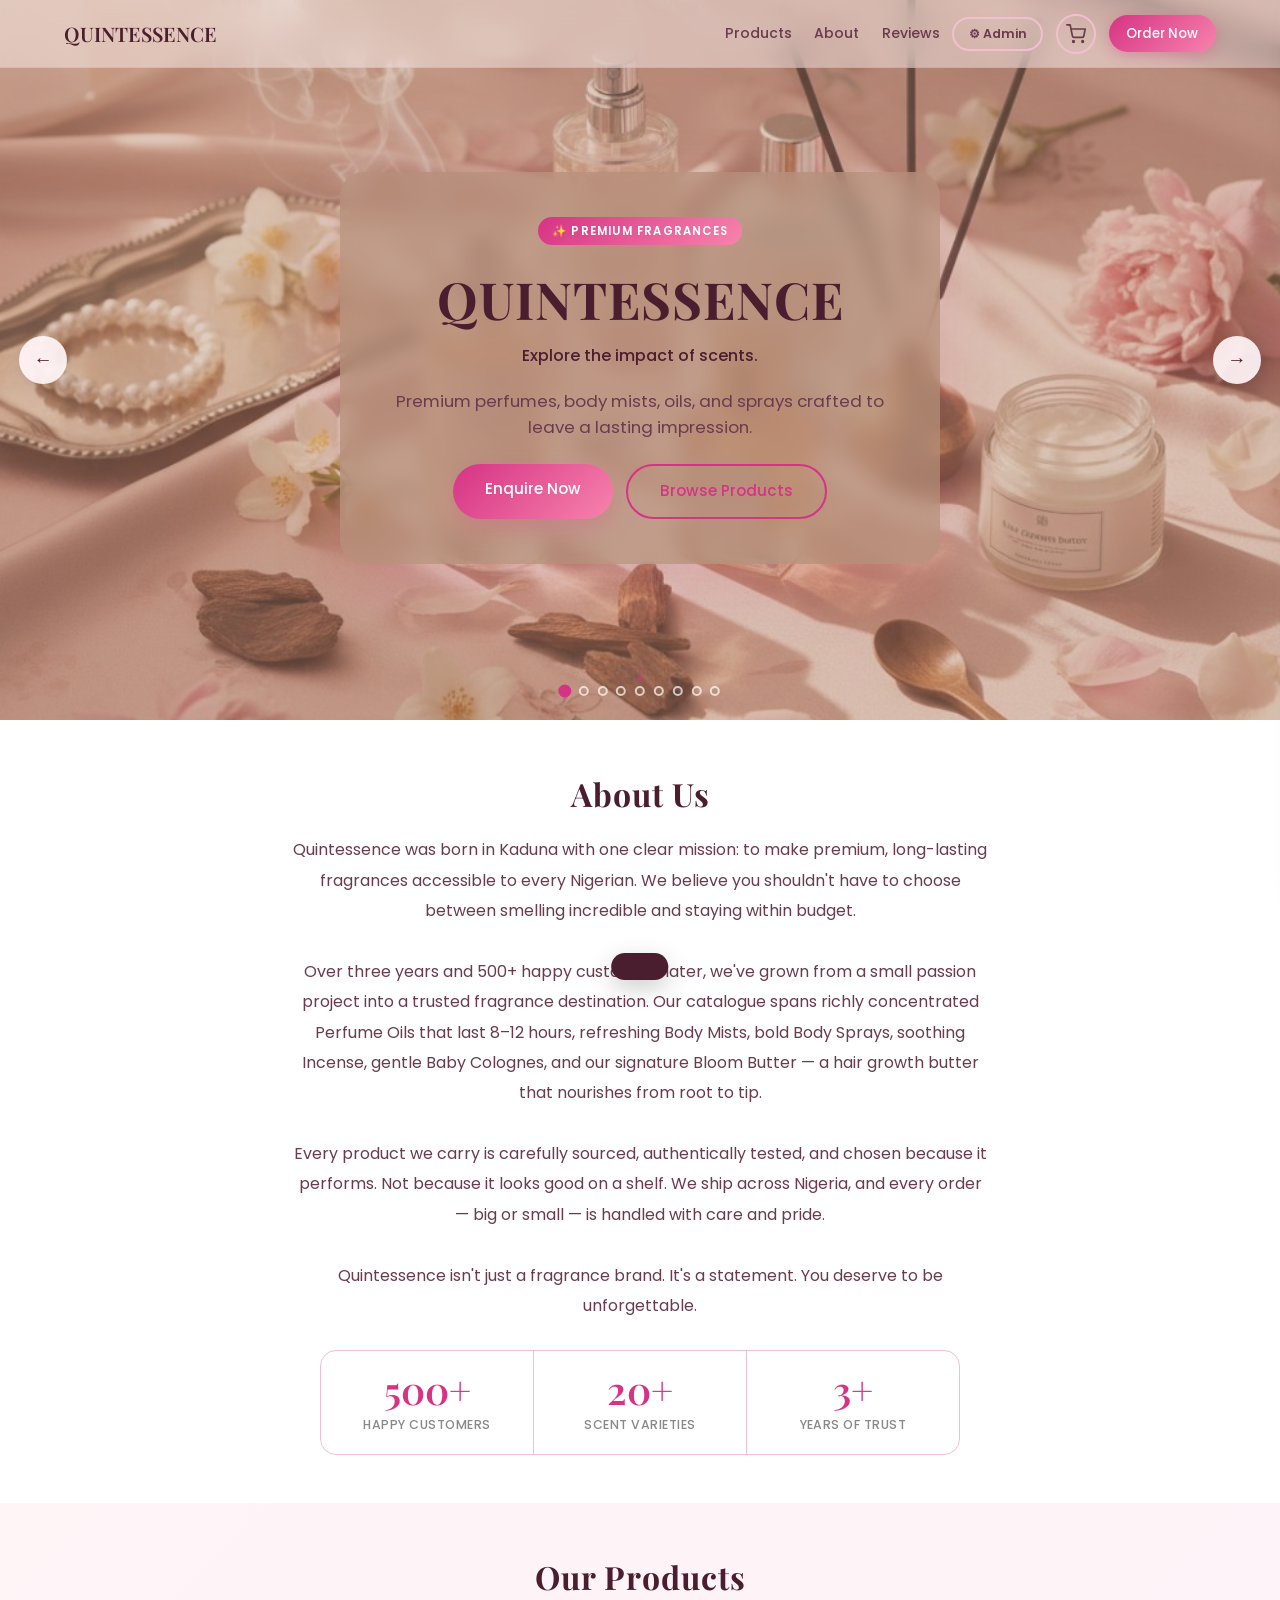
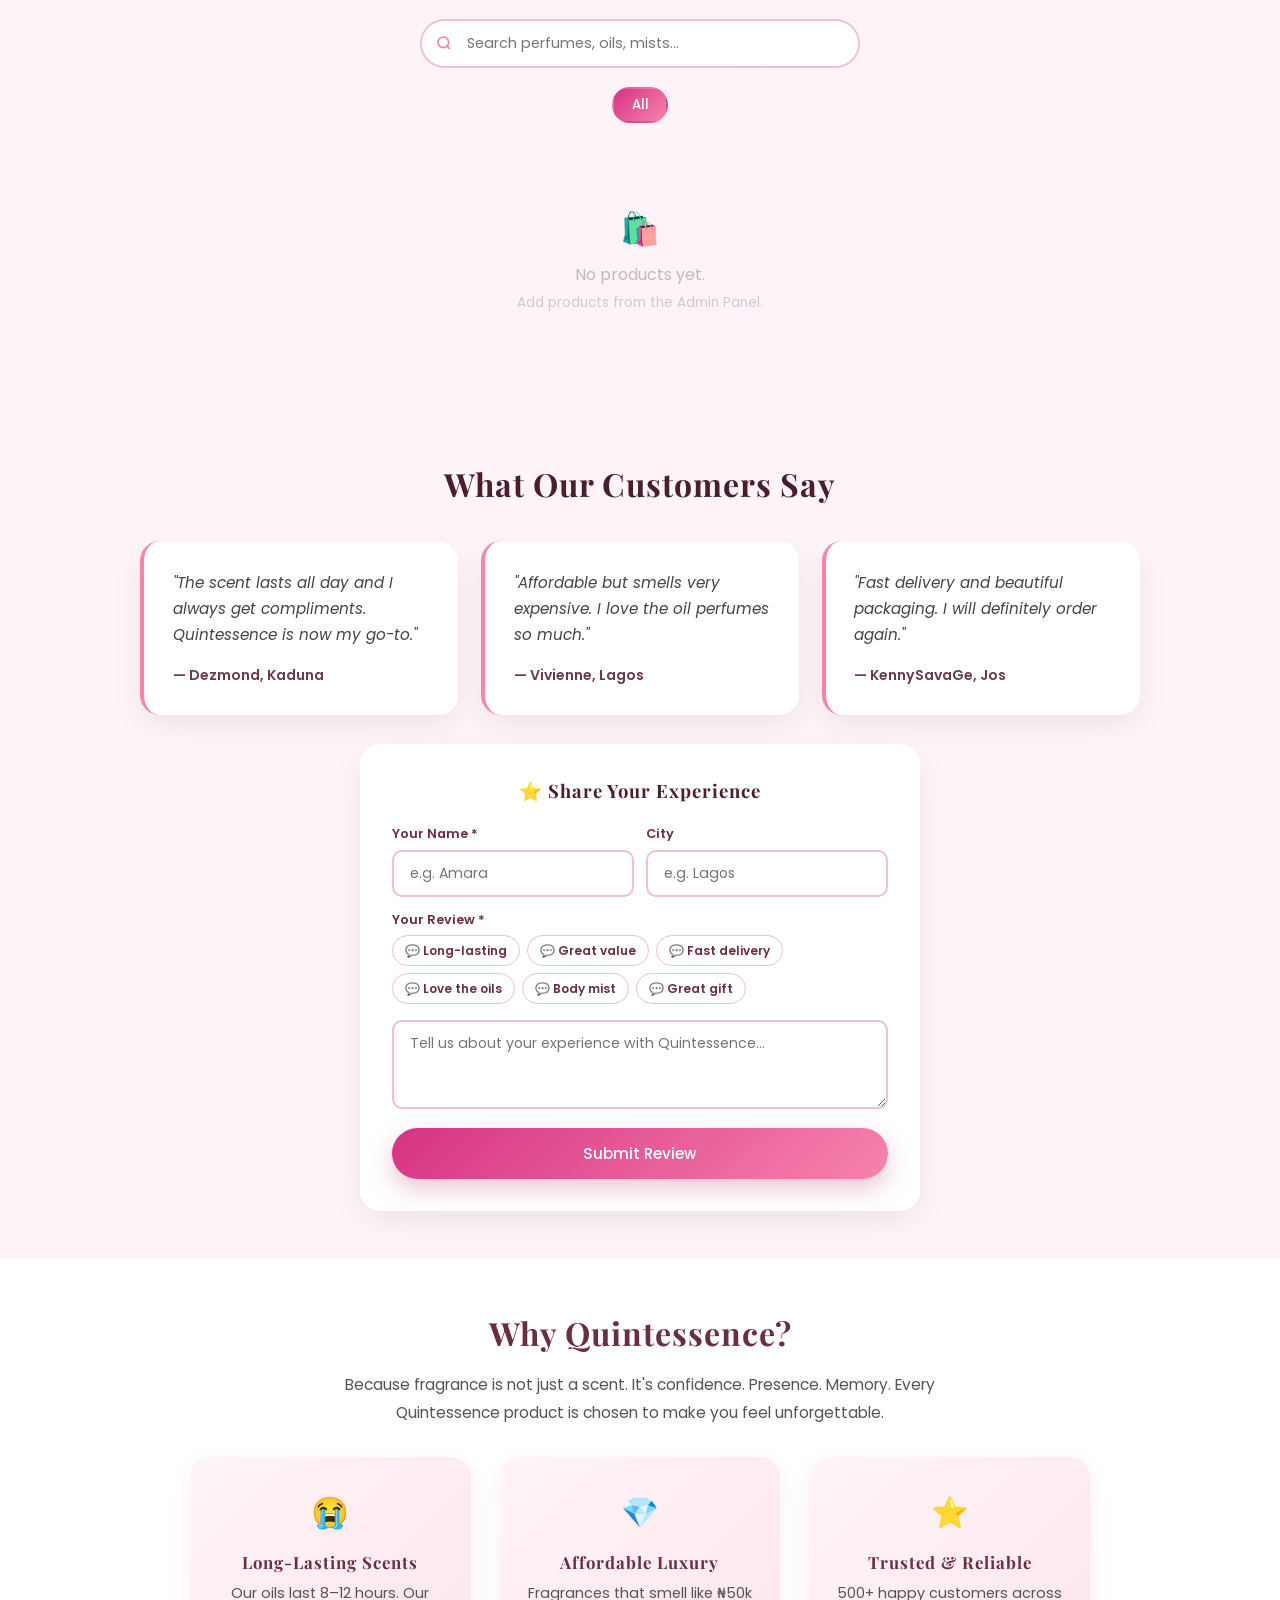
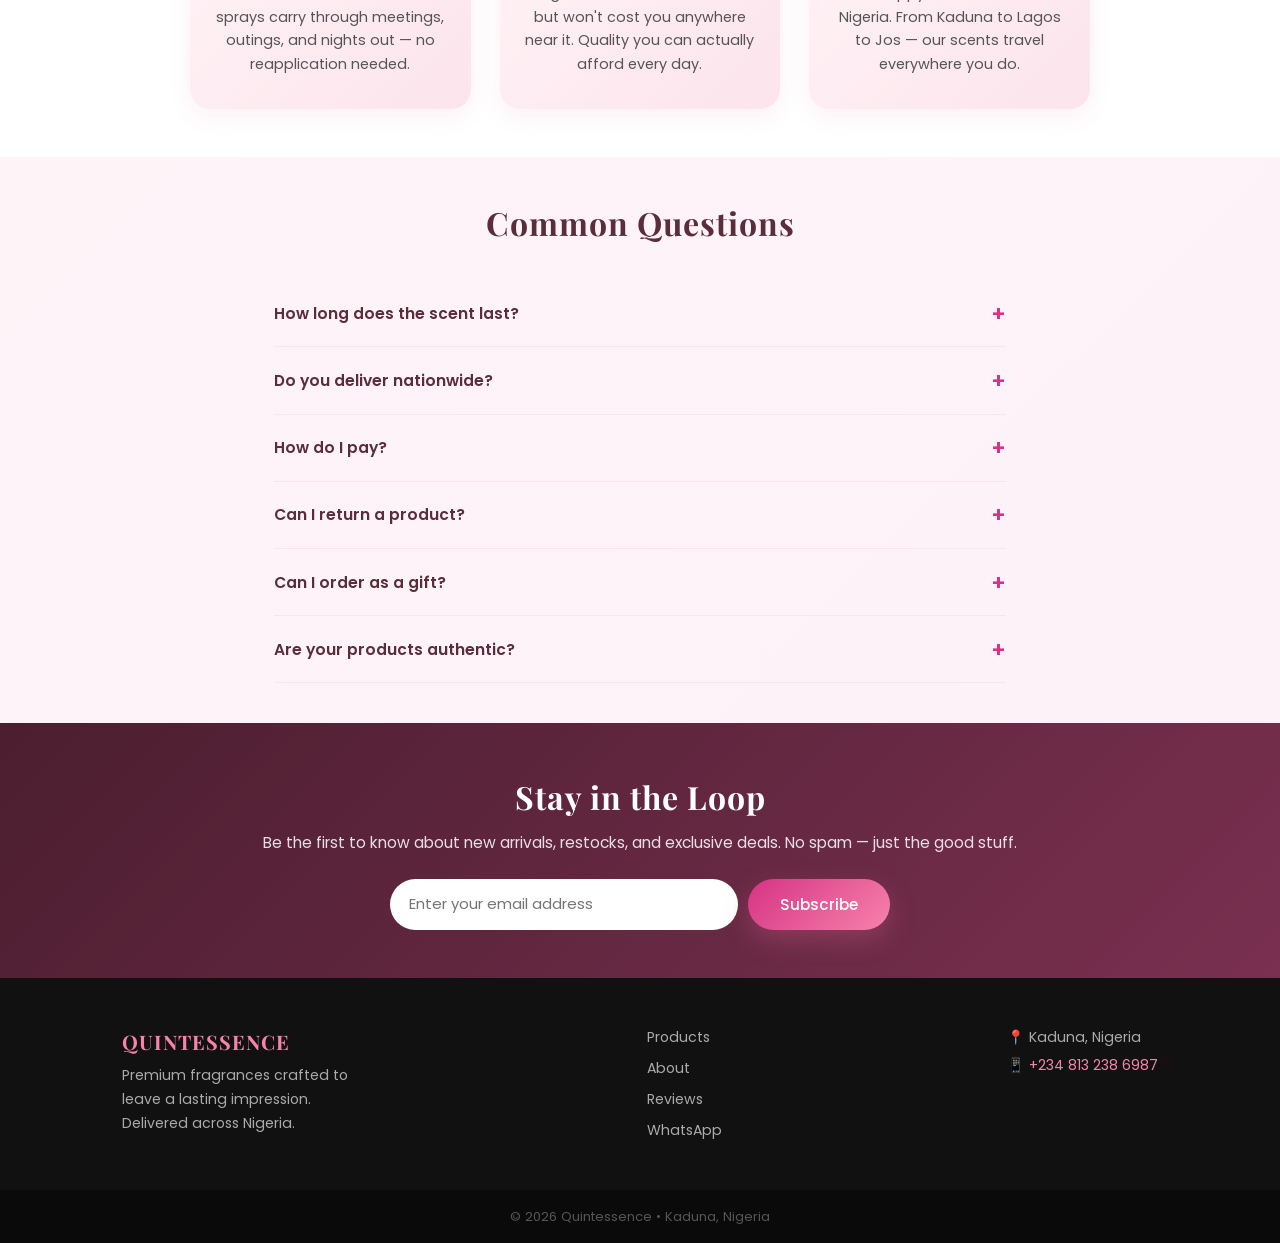
==== index.html @ 9f0a9881 "twelveth commit" ====
<!doctype html>
<html lang="en">
  <head>
    <meta charset="UTF-8" />
    <meta name="viewport" content="width=device-width, initial-scale=1.0" />
    <title>Quintessence | Premium Perfumes</title>
    <meta name="description" content="Quintessence — Premium perfumes, body mists, oils and sprays in Kaduna, Nigeria. Shop now and enquire via WhatsApp."/>
    <meta name="keywords" content="perfume Nigeria, body mist Kaduna, perfume oils, body spray, baby cologne, bloom butter, incense, Quintessence"/>
    <meta property="og:title"       content="Quintessence | Premium Perfumes"/>
    <meta property="og:description" content="Premium fragrances crafted to leave a lasting impression. Shop perfume oils, body sprays, mists and more — delivered across Nigeria."/>
    <meta property="og:image"       content="assets/quint_img_allstar.jpg"/>
    <meta property="og:type"        content="website"/>
    <meta property="og:locale"      content="en_NG"/>
    <meta name="twitter:card"        content="summary_large_image"/>
    <meta name="twitter:title"       content="Quintessence | Premium Perfumes"/>
    <meta name="twitter:description" content="Premium fragrances crafted to leave a lasting impression. Shop now and enquire via WhatsApp."/>
    <meta name="twitter:image"       content="assets/quint_img_allstar.jpg"/>
    <meta name="theme-color" content="#c4587a"/>
    <link rel="stylesheet" href="style.css" />
    <link rel="icon" href="assets/favicon.png" />
    <link
      href="https://fonts.googleapis.com/css2?family=Playfair+Display:ital,wght@0,500;0,600;1,500&family=Poppins:wght@300;400;500;600&display=swap"
      rel="stylesheet"
    />
    <script src="https://cdn.jsdelivr.net/npm/@supabase/supabase-js@2"></script>
  </head>
  <body>
    <nav class="navbar" id="navbar">
      <div class="nav-inner">
        <a href="#" class="nav-logo" aria-label="Go to top">QUINTESSENCE</a>
        <div class="nav-links">
          <a href="#products">Products</a>
          <a href="#about">About</a>
          <a href="#testimonials">Reviews</a>
        </div>
        <button class="nav-admin-btn" id="openAdminBtn">&#9881; Admin</button>
        <button class="nav-admin-icon-btn" id="openAdminBtnIcon" aria-label="Admin panel" title="Admin Panel">&#9881;</button>
        <button class="nav-cart-btn" id="cartToggleBtn" aria-label="Open cart">
          <svg
            width="20"
            height="20"
            viewBox="0 0 24 24"
            fill="none"
            stroke="currentColor"
            stroke-width="2"
            stroke-linecap="round"
            stroke-linejoin="round"
          >
            <circle cx="9" cy="21" r="1" />
            <circle cx="20" cy="21" r="1" />
            <path
              d="M1 1h4l2.68 13.39a2 2 0 0 0 2 1.61h9.72a2 2 0 0 0 2-1.61L23 6H6"
            />
          </svg>
          <span class="cart-badge" id="cartBadge" style="display: none">0</span>
        </button>
        <a
          id="navOrderBtn"
          href="https://wa.me/2348132386987?text=Hello,%20I'd%20like%20to%20make%20an%20enquiry%20about%20your%20perfumes."
          class="nav-cta"
          >Order Now</a
        >
        <button class="hamburger" id="hamburger" aria-label="Open menu">
          &#9776;
        </button>
      </div>
      <div class="mobile-menu" id="mobileMenu">
        <a href="#products">Products</a>
        <a href="#about">About</a>
        <a href="#testimonials">Reviews</a>
        <hr style="border:none;border-top:1px solid rgba(214,51,132,0.15);margin:0.3rem 0;"/>
        <button
          class="nav-admin-btn mobile-admin-btn"
          id="openAdminBtnMobile"
          style="width:100%;margin-top:0.4rem;background:linear-gradient(135deg,#4b1e2f,#6b2d44);color:white;border-color:transparent;border-radius:12px;padding:0.7rem 1rem;font-size:0.88rem;"
        >
          &#9881; Admin Panel
        </button>
      </div>
    </nav>

    <!-- HERO CAROUSEL -->
    <header class="hero-carousel" id="heroCarousel">
      <div class="hero-slides" id="heroSlides">
        <div class="hero-slide active" data-bg="quint_img_allstar">
          <div class="hero-overlay"></div>
          <div class="overlay">
            <span class="hero-tag">✨ Premium Fragrances</span>
            <h1>QUINTESSENCE</h1>
            <h4>Explore the impact of scents.</h4>
            <p>
              Premium perfumes, body mists, oils, and sprays crafted to leave a
              lasting impression.
            </p>
            <div class="hero-btns">
              <a
                id="heroEnquireBtn"
                href="https://wa.me/2348132386987?text=Hello,%20I'd%20like%20to%20make%20an%20enquiry%20about%20your%20perfumes."
                class="cta-btn"
                >Enquire Now</a
              >
              <a href="#products" class="cta-btn cta-outline"
                >Browse Products</a
              >
            </div>
          </div>
        </div>

        <div class="hero-slide" data-bg="perfume-oil">
          <div
            class="hero-overlay"
            style="background: rgba(15, 5, 10, 0.52)"
          ></div>
          <div class="overlay overlay-dark">
            <span class="hero-tag">🌹 Perfume Oils</span>
            <h1>Stay Unforgettable</h1>
            <h4>Rich concentrated oils that last all day.</h4>
            <p>
              One drop. Eight to twelve hours. Wherever you go, you leave a
              trail worth following.
            </p>
            <div class="hero-btns">
              <a href="#products" class="cta-btn">Shop Oils</a>
            </div>
          </div>
        </div>

        <div class="hero-slide" data-bg="body-mist">
          <div
            class="hero-overlay"
            style="background: rgba(80, 20, 40, 0.38)"
          ></div>
          <div class="overlay overlay-dark">
            <span class="hero-tag">💫 Body Mist</span>
            <h1>Fresh &amp; Feminine</h1>
            <h4>Body mists for every mood.</h4>
            <p>
              Light, refreshing, irresistible. Your everyday signature scent
              starts here.
            </p>
            <div class="hero-btns">
              <a href="#products" class="cta-btn">Browse Mists</a>
            </div>
          </div>
        </div>

        <div class="hero-slide" data-bg="body-spray">
          <div
            class="hero-overlay"
            style="background: rgba(55, 15, 30, 0.52)"
          ></div>
          <div class="overlay overlay-dark">
            <span class="hero-tag">💨 Body Spray</span>
            <h1>Bold. Fresh. Confident.</h1>
            <h4>All-day fragrance in every spritz.</h4>
            <p>
              Our body sprays are built for long wear — crisp, powerful, and
              impossible to ignore. Your everyday signature.
            </p>
            <div class="hero-btns">
              <a href="#products" class="cta-btn">Shop Body Sprays</a>
            </div>
          </div>
        </div>

        <div class="hero-slide" data-bg="incense">
          <div
            class="hero-overlay"
            style="background: rgba(15, 5, 10, 0.5)"
          ></div>
          <div class="overlay overlay-dark">
            <span class="hero-tag">🕯️ Incense &amp; Ambience</span>
            <h1>Set the Mood</h1>
            <h4>Transform any space with premium incense.</h4>
            <p>
              From the bedroom to the living room — fill every corner with
              warmth and mystery.
            </p>
            <div class="hero-btns">
              <a href="#products" class="cta-btn">Shop Incense</a>
              <a
                id="heroEnquireBtn2"
                href="https://wa.me/2348132386987?text=Hello,%20I'd%20like%20to%20enquire%20about%20your%20incense."
                class="cta-btn cta-outline"
                >Enquire Now</a
              >
            </div>
          </div>
        </div>

        <div class="hero-slide" data-bg="air-freshner">
          <div
            class="hero-overlay"
            style="background: rgba(15, 5, 10, 0.45)"
          ></div>
          <div class="overlay overlay-dark">
            <span class="hero-tag">🏠 Air Freshener</span>
            <h1>Home, But Better</h1>
            <h4>Instant freshness for every space.</h4>
            <p>
              Elevate your rooms with long-lasting scents — clean, crisp, and
              welcoming from the first spray.
            </p>
            <div class="hero-btns">
              <a href="#products" class="cta-btn">Shop Air Fresheners</a>
            </div>
          </div>
        </div>

        <div class="hero-slide" data-bg="baby-cologne">
          <div
            class="hero-overlay"
            style="background: rgba(255, 240, 245, 0.55)"
          ></div>
          <div class="overlay">
            <span class="hero-tag">👶 Baby Cologne</span>
            <h1>Gentle &amp; Safe</h1>
            <h4>Delicate scents made for little ones.</h4>
            <p>
              Soft, hypoallergenic fragrances your baby can wear every day.
              Because they deserve to smell beautiful too.
            </p>
            <div class="hero-btns">
              <a href="#products" class="cta-btn">Shop Baby</a>
            </div>
          </div>
        </div>

        <div class="hero-slide" data-bg="hand-cream">
          <div
            class="hero-overlay"
            style="background: rgba(255, 245, 245, 0.42)"
          ></div>
          <div class="overlay">
            <span class="hero-tag">🧴 Hand Cream</span>
            <h1>Soft Hands, Always</h1>
            <h4>Hydration with a subtle luxe scent.</h4>
            <p>
              Smooth, non-greasy care that keeps your hands moisturised and
              beautifully scented all day.
            </p>
            <div class="hero-btns">
              <a href="#products" class="cta-btn">Shop Hand Cream</a>
            </div>
          </div>
        </div>

        <div class="hero-slide" data-bg="bloom-butter">
          <div
            class="hero-overlay"
            style="background: rgba(15, 5, 10, 0.48)"
          ></div>
          <div class="overlay overlay-dark">
            <span class="hero-tag">🌿 Bloom Butter</span>
            <h1>Nourish Your Crown</h1>
            <h4>Hair growth butter that actually works.</h4>
            <p>
              A rich, whipped blend of botanicals that seals in moisture,
              strengthens every strand, and keeps your hair thriving.
            </p>
            <div class="hero-btns">
              <a href="#products" class="cta-btn">Shop Bloom Butter</a>
              <a
                id="heroEnquireBtn3"
                href="https://wa.me/2348132386987?text=Hello,%20I'd%20like%20to%20enquire%20about%20your%20Bloom%20Butter."
                class="cta-btn cta-outline"
                >Enquire Now</a
              >
            </div>
          </div>
        </div>
      </div>

      <button
        class="carousel-arrow carousel-prev"
        id="carouselPrev"
        aria-label="Previous slide"
      >
        &#8592;
      </button>
      <button
        class="carousel-arrow carousel-next"
        id="carouselNext"
        aria-label="Next slide"
      >
        &#8594;
      </button>

      <div class="carousel-dots" id="carouselDots">
        <button class="carousel-dot active" data-index="0"></button>
        <button class="carousel-dot" data-index="1"></button>
        <button class="carousel-dot" data-index="2"></button>
        <button class="carousel-dot" data-index="3"></button>
        <button class="carousel-dot" data-index="4"></button>
        <button class="carousel-dot" data-index="5"></button>
        <button class="carousel-dot" data-index="6"></button>
        <button class="carousel-dot" data-index="7"></button>
        <button class="carousel-dot" data-index="8"></button>
      </div>

      <div class="hero-scroll-hint"><span>&#8595;</span></div>
    </header>

    <!-- ABOUT -->
    <section class="about" id="about">
      <div class="about-inner">
        <h2>About Us</h2>
        <p id="aboutBio">
          Quintessence was born in Kaduna with one clear mission: to make premium, long-lasting fragrances accessible to every Nigerian. We believe you shouldn't have to choose between smelling incredible and staying within budget.
          <br/><br/>
          Over three years and 500+ happy customers later, we've grown from a small passion project into a trusted fragrance destination. Our catalogue spans richly concentrated Perfume Oils that last 8–12 hours, refreshing Body Mists, bold Body Sprays, soothing Incense, gentle Baby Colognes, and our signature Bloom Butter — a hair growth butter that nourishes from root to tip.
          <br/><br/>
          Every product we carry is carefully sourced, authentically tested, and chosen because it performs. Not because it looks good on a shelf. We ship across Nigeria, and every order — big or small — is handled with care and pride.
          <br/><br/>
          Quintessence isn't just a fragrance brand. It's a statement. You deserve to be unforgettable.
        </p>
        <div class="about-stats">
          <div class="stat">
            <span class="stat-num" id="statCustomers">500+</span
            ><span class="stat-label">Happy Customers</span>
          </div>
          <div class="stat">
            <span class="stat-num" id="statVarieties">20+</span
            ><span class="stat-label">Scent Varieties</span>
          </div>
          <div class="stat">
            <span class="stat-num" id="statYears">3+</span
            ><span class="stat-label">Years of Trust</span>
          </div>
        </div>
      </div>
    </section>

    <!-- PRODUCTS -->
    <section class="products" id="products">
      <h2>Our Products</h2>
      <div class="product-search-wrap">
        <div class="search-input-wrap">
          <svg
            class="search-icon"
            width="16"
            height="16"
            viewBox="0 0 24 24"
            fill="none"
            stroke="currentColor"
            stroke-width="2.5"
          >
            <circle cx="11" cy="11" r="8" />
            <line x1="21" y1="21" x2="16.65" y2="16.65" />
          </svg>
          <input
            type="text"
            id="productSearch"
            placeholder="Search perfumes, oils, mists…"
            autocomplete="off"
          />
          <button
            class="search-clear"
            id="searchClear"
            style="display: none"
            aria-label="Clear search"
          >
            &#10005;
          </button>
        </div>
      </div>
      <div class="product-filter" id="productFilter">
        <button class="filter-btn active" data-filter="all">All</button>
      </div>
      <div class="product-grid" id="productGrid">
        <div class="card skeleton"></div>
        <div class="card skeleton"></div>
        <div class="card skeleton"></div>
        <div class="card skeleton"></div>
        <div class="card skeleton"></div>
        <div class="card skeleton"></div>
      </div>
      <p class="search-empty" id="searchEmpty" style="display: none">
        No products match "<span id="searchEmptyTerm"></span>"
      </p>
    </section>

    <!-- BEST SELLERS -->
    <section class="best-sellers">
      <h2>Best Sellers</h2>
      <div class="carousel-wrap">
        <button class="bs-arrow bs-prev" id="bsPrev" aria-label="Previous">
          &#8592;
        </button>
        <div class="carousel" id="bestSellersCarousel">
          <div class="seller-card skeleton" style="min-height: 280px"></div>
          <div class="seller-card skeleton" style="min-height: 280px"></div>
          <div class="seller-card skeleton" style="min-height: 280px"></div>
        </div>
        <button class="bs-arrow bs-next" id="bsNext" aria-label="Next">
          &#8594;
        </button>
      </div>
    </section>

    <!-- VIDEO GALLERY -->
    <section class="video-gallery" id="videos" style="display:none;">
      <h2>Watch Our Scents Come Alive</h2>
      <div class="video-grid" id="videoGrid"></div>
    </section>

    <!-- TESTIMONIALS -->
    <section class="testimonials" id="testimonials">
      <h2>What Our Customers Say</h2>
      <div class="testimonial-grid" id="testimonialGrid">
        <div class="testimonial-card">
          <p>
            "The scent lasts all day and I always get compliments. Quintessence
            is now my go-to."
          </p>
          <span>— Dezmond, Kaduna</span>
        </div>
        <div class="testimonial-card">
          <p>
            "Affordable but smells very expensive. I love the oil perfumes so
            much."
          </p>
          <span>— Vivienne, Lagos</span>
        </div>
        <div class="testimonial-card">
          <p>
            "Fast delivery and beautiful packaging. I will definitely order
            again."
          </p>
          <span>— KennySavaGe, Jos</span>
        </div>
      </div>
      <div class="testimonial-submit-wrap">
        <h3>&#11088; Share Your Experience</h3>
        <form id="testimonialForm" novalidate>
          <div class="t-form-row">
            <div class="t-form-group">
              <label for="tName">Your Name *</label>
              <input type="text" id="tName" placeholder="e.g. Amara" required />
            </div>
            <div class="t-form-group">
              <label for="tCity">City</label>
              <input type="text" id="tCity" placeholder="e.g. Lagos" />
            </div>
          </div>
          <div class="t-form-group t-form-full">
            <label for="tReview">Your Review *</label>
            <div class="review-suggestions">
              <span
                class="review-chip"
                data-text="The scent lasts so long and I get compliments everywhere I go!"
                >💬 Long-lasting</span
              >
              <span
                class="review-chip"
                data-text="Amazing quality for the price. Smells absolutely luxurious."
                >💬 Great value</span
              >
              <span
                class="review-chip"
                data-text="Fast delivery and the packaging is so beautiful. Will order again!"
                >💬 Fast delivery</span
              >
              <span
                class="review-chip"
                data-text="I love the perfume oils so much. Quintessence is now my go-to brand."
                >💬 Love the oils</span
              >
              <span
                class="review-chip"
                data-text="The body mist is so refreshing and light. Perfect for everyday wear."
                >💬 Body mist</span
              >
              <span
                class="review-chip"
                data-text="Bought as a gift and everyone loved it. Excellent presentation!"
                >💬 Great gift</span
              >
            </div>
            <textarea
              id="tReview"
              rows="3"
              placeholder="Tell us about your experience with Quintessence..."
              required
            ></textarea>
          </div>
          <button type="submit" class="cta-btn t-submit-btn">
            Submit Review
          </button>
        </form>
        <p class="t-success-msg" id="tSuccessMsg">
          &#10003; Thank you! Your review has been submitted.
        </p>
      </div>
    </section>

    <!-- WHY QUINTESSENCE -->
    <section class="why-quintessence">
      <h2>Why Quintessence?</h2>
      <p class="emotion-text">
        Because fragrance is not just a scent. It's confidence. Presence.
        Memory. Every Quintessence product is chosen to make you feel
        unforgettable.
      </p>
      <div class="why-grid">
        <div class="why-item">
          <div class="why-icon">&#128557;</div>
          <h3>Long-Lasting Scents</h3>
          <p>Our oils last 8–12 hours. Our sprays carry through meetings, outings, and nights out — no reapplication needed.</p>
        </div>
        <div class="why-item">
          <div class="why-icon">&#128142;</div>
          <h3>Affordable Luxury</h3>
          <p>Fragrances that smell like ₦50k but won't cost you anywhere near it. Quality you can actually afford every day.</p>
        </div>
        <div class="why-item">
          <div class="why-icon">&#11088;</div>
          <h3>Trusted &amp; Reliable</h3>
          <p>500+ happy customers across Nigeria. From Kaduna to Lagos to Jos — our scents travel everywhere you do.</p>
        </div>
      </div>
    </section>

    <!-- FAQ -->
    <div class="faq-section">
      <h2>Common Questions</h2>
      <div class="faq-item">
        <button class="faq-question">
          How long does the scent last? <span class="faq-arrow">+</span>
        </button>
        <div class="faq-answer">
          Our Perfume Oils are highly concentrated — a single drop applied to pulse points typically lasts 8–12 hours. Body sprays and mists last 4–6 hours. For max longevity, apply right after a shower on moisturised skin.
        </div>
      </div>
      <div class="faq-item">
        <button class="faq-question">
          Do you deliver nationwide? <span class="faq-arrow">+</span>
        </button>
        <div class="faq-answer">
          Yes! We deliver across Nigeria. Kaduna orders are typically same-day or next-day. Nationwide delivery takes 2–4 business days depending on your location. Delivery fees vary by state.
        </div>
      </div>
      <div class="faq-item">
        <button class="faq-question">
          How do I pay? <span class="faq-arrow">+</span>
        </button>
        <div class="faq-answer">
          Once you click "Enquire Now" or "Order via WhatsApp," we'll send you our bank details or accept payment via transfer. Your order is confirmed once payment is received.
        </div>
      </div>
      <div class="faq-item">
        <button class="faq-question">
          Can I return a product? <span class="faq-arrow">+</span>
        </button>
        <div class="faq-answer">
          We accept returns within 7 days if the product is unused and in
          original packaging. Reach out via WhatsApp to initiate a return.
        </div>
      </div>
      <div class="faq-item">
        <button class="faq-question">
          Can I order as a gift? <span class="faq-arrow">+</span>
        </button>
        <div class="faq-answer">
          Absolutely! We do gift packaging for orders. Just let us know when you place your order via WhatsApp and we'll make it special. Great for birthdays, celebrations, and appreciation gifts.
        </div>
      </div>
      <div class="faq-item">
        <button class="faq-question">
          Are your products authentic? <span class="faq-arrow">+</span>
        </button>
        <div class="faq-answer">
          Yes — every product we carry is genuine. We source all our fragrances directly from trusted suppliers and manufacturers. What you see is exactly what you get.
        </div>
      </div>
    </div>

    <!-- NEWSLETTER -->
    <section class="newsletter-section">
      <h2>Stay in the Loop</h2>
      <p>Be the first to know about new arrivals, restocks, and exclusive deals. No spam — just the good stuff.</p>
      <form class="newsletter-form" id="newsletterForm">
        <input
          type="email"
          placeholder="Enter your email address"
          id="newsletterEmail"
          required
        />
        <button type="submit" class="cta-btn">Subscribe</button>
      </form>
      <p
        class="newsletter-success"
        id="newsletterSuccess"
        style="display: none"
      >
        &#10003; You're subscribed! Welcome to the Quintessence family.
      </p>
    </section>

    <!-- FOOTER -->
    <footer>
      <div class="footer-inner">
        <div class="footer-brand">
          <h3>
            <a
              href="#"
              style="color: inherit; text-decoration: none"
              aria-label="Back to top"
              >QUINTESSENCE</a
            >
          </h3>
          <p>Premium fragrances crafted to leave a lasting impression. Delivered across Nigeria.</p>
        </div>
        <div class="footer-links">
          <a href="#products">Products</a>
          <a href="#about">About</a>
          <a href="#testimonials">Reviews</a>
          <a href="https://wa.me/2348132386987">WhatsApp</a>
          <a id="footerNavInstagram" href="#" target="_blank" rel="noopener" style="display:none;">Instagram</a>
        </div>
        <div class="footer-contact">
          <p>&#128205; Kaduna, Nigeria</p>
          <p>
            &#128241;
            <a id="footerWhatsappLink" href="https://wa.me/2348132386987"
              >+234 813 238 6987</a
            >
          </p>
          <p id="footerInstagramWrap" style="display:none;">
            &#128248; <a id="footerInstagramLink" href="#" target="_blank" rel="noopener"></a>
          </p>
        </div>
      </div>
      <div class="footer-bottom">
        <p>&copy; 2026 Quintessence &bull; Kaduna, Nigeria</p>
      </div>
    </footer>

    <!-- PRODUCT QUICK-VIEW MODAL -->
    <div
      class="modal-overlay"
      id="productModal"
      role="dialog"
      aria-modal="true"
    >
      <div class="modal-box">
        <button class="modal-close" id="modalClose" aria-label="Close">
          &#10005;
        </button>
        <div class="modal-img-wrap">
          <img id="modalImg" src="" alt="Product image" />
          <span
            class="modal-stock-badge"
            id="modalStockBadge"
            style="display: none"
            >Out of Stock</span
          >
          <button
            class="modal-share-btn"
            id="modalShareBtn"
            title="Share this product"
          >
            <svg
              width="14"
              height="14"
              viewBox="0 0 24 24"
              fill="none"
              stroke="currentColor"
              stroke-width="2.5"
            >
              <circle cx="18" cy="5" r="3" />
              <circle cx="6" cy="12" r="3" />
              <circle cx="18" cy="19" r="3" />
              <line x1="8.59" y1="13.51" x2="15.42" y2="17.49" />
              <line x1="15.41" y1="6.51" x2="8.59" y2="10.49" />
            </svg>
            Share
          </button>
        </div>
        <div id="modalVideoWrap" style="display: none">
          <video
            id="modalVideo"
            controls
            muted
            playsinline
            style="width: 100%; max-height: 210px; background: #000"
          ></video>
        </div>
        <div class="modal-info">
          <h3 id="modalName"></h3>
          <p class="modal-category" id="modalCategory"></p>
          <p class="modal-price" id="modalPrice"></p>
          <p class="modal-desc" id="modalDesc"></p>
          <div class="modal-actions" id="modalActions">
            <button class="cta-btn modal-cart-btn" id="modalAddToCart">
              &#128722; Add to Cart
            </button>
            <a
              id="modalCta"
              href="#"
              class="cta-btn cta-wa-btn"
              target="_blank"
              rel="noopener"
            >
              <svg
                width="15"
                height="15"
                viewBox="0 0 24 24"
                fill="currentColor"
              >
                <path
                  d="M17.472 14.382c-.297-.149-1.758-.867-2.03-.967-.273-.099-.471-.148-.67.15-.197.297-.767.966-.94 1.164-.173.199-.347.223-.644.075-.297-.15-1.255-.463-2.39-1.475-.883-.788-1.48-1.761-1.653-2.059-.173-.297-.018-.458.13-.606.134-.133.298-.347.446-.52.149-.174.198-.298.298-.497.099-.198.05-.371-.025-.52-.075-.149-.669-1.612-.916-2.207-.242-.579-.487-.5-.669-.51-.173-.008-.371-.01-.57-.01-.198 0-.52.074-.792.372-.272.297-1.04 1.016-1.04 2.479 0 1.462 1.065 2.875 1.213 3.074.149.198 2.096 3.2 5.077 4.487.709.306 1.262.489 1.694.625.712.227 1.36.195 1.871.118.571-.085 1.758-.719 2.006-1.413.248-.694.248-1.289.173-1.413-.074-.124-.272-.198-.57-.347m-5.421 7.403h-.004a9.87 9.87 0 01-5.031-1.378l-.361-.214-3.741.982.998-3.648-.235-.374a9.86 9.86 0 01-1.51-5.26c.001-5.45 4.436-9.884 9.888-9.884 2.64 0 5.122 1.03 6.988 2.898a9.825 9.825 0 012.893 6.994c-.003 5.45-4.437 9.884-9.885 9.884m8.413-18.297A11.815 11.815 0 0012.05 0C5.495 0 .16 5.335.157 11.892c0 2.096.547 4.142 1.588 5.945L.057 24l6.305-1.654a11.882 11.882 0 005.683 1.448h.005c6.554 0 11.89-5.335 11.893-11.893a11.821 11.821 0 00-3.48-8.413z"
                />
              </svg>
              Enquire
            </a>
          </div>
          <!-- Out of stock state (US-20) -->
          <div class="modal-oos" id="modalOos" style="display: none">
            <p class="oos-label">
              &#128683; This item is currently out of stock.
            </p>
            <a
              id="modalNotifyBtn"
              href="#"
              class="cta-btn cta-outline"
              target="_blank"
              rel="noopener"
              >Notify Me via WhatsApp</a
            >
          </div>
        </div>
      </div>
    </div>

    <!-- CART DRAWER (US-16, US-17) -->
    <div class="cart-overlay" id="cartOverlay"></div>
    <aside class="cart-drawer" id="cartDrawer" aria-label="Shopping cart">
      <div class="cart-header">
        <h3>&#128722; Your Cart</h3>
        <button
          class="cart-close-btn"
          id="cartCloseBtn"
          aria-label="Close cart"
        >
          &#10005;
        </button>
      </div>
      <div class="cart-body">
        <div class="cart-empty" id="cartEmpty">
          <div style="font-size: 3rem; margin-bottom: 0.8rem">&#127873;</div>
          <p>Your cart is empty</p>
          <small>Add products to start building your order</small>
        </div>
        <div id="cartItems"></div>
      </div>
      <div class="cart-footer" id="cartFooter" style="display: none">
        <div class="cart-total">
          <span>Total:</span>
          <span id="cartTotal" class="cart-total-price">&#8358;0</span>
        </div>
        <a
          class="cta-btn cart-order-btn"
          id="cartOrderBtn"
          href="#"
          target="_blank"
          rel="noopener"
        >
          <svg width="16" height="16" viewBox="0 0 24 24" fill="currentColor">
            <path
              d="M17.472 14.382c-.297-.149-1.758-.867-2.03-.967-.273-.099-.471-.148-.67.15-.197.297-.767.966-.94 1.164-.173.199-.347.223-.644.075-.297-.15-1.255-.463-2.39-1.475-.883-.788-1.48-1.761-1.653-2.059-.173-.297-.018-.458.13-.606.134-.133.298-.347.446-.52.149-.174.198-.298.298-.497.099-.198.05-.371-.025-.52-.075-.149-.669-1.612-.916-2.207-.242-.579-.487-.5-.669-.51-.173-.008-.371-.01-.57-.01-.198 0-.52.074-.792.372-.272.297-1.04 1.016-1.04 2.479 0 1.462 1.065 2.875 1.213 3.074.149.198 2.096 3.2 5.077 4.487.709.306 1.262.489 1.694.625.712.227 1.36.195 1.871.118.571-.085 1.758-.719 2.006-1.413.248-.694.248-1.289.173-1.413-.074-.124-.272-.198-.57-.347m-5.421 7.403h-.004a9.87 9.87 0 01-5.031-1.378l-.361-.214-3.741.982.998-3.648-.235-.374a9.86 9.86 0 01-1.51-5.26c.001-5.45 4.436-9.884 9.888-9.884 2.64 0 5.122 1.03 6.988 2.898a9.825 9.825 0 012.893 6.994c-.003 5.45-4.437 9.884-9.885 9.884m8.413-18.297A11.815 11.815 0 0012.05 0C5.495 0 .16 5.335.157 11.892c0 2.096.547 4.142 1.588 5.945L.057 24l6.305-1.654a11.882 11.882 0 005.683 1.448h.005c6.554 0 11.89-5.335 11.893-11.893a11.821 11.821 0 00-3.48-8.413z"
            />
          </svg>
          Order via WhatsApp
        </a>
        <button class="cart-clear-btn" id="cartClearBtn">Clear cart</button>
      </div>
    </aside>

    <!-- TOAST -->
    <div class="toast" id="toast" role="status" aria-live="polite"></div>

    <!-- ADMIN PANEL -->
    <div
      id="adminOverlay"
      role="dialog"
      aria-modal="true"
      aria-label="Admin Panel"
    >
      <div id="adminLoginScreen" class="login-screen">
        <div class="login-box">
          <h1>QUINTESSENCE</h1>
          <h3>Admin Login</h3>
          <input
            type="email"
            id="loginEmail"
            placeholder="Email"
            autocomplete="email"
          />
          <input
            type="password"
            id="loginPassword"
            placeholder="Password"
            autocomplete="current-password"
          />
          <button class="admin-btn login-submit-btn" id="loginBtn">
            Login
          </button>
          <p class="login-error" id="loginError"></p>
          <button class="back-to-site-btn" id="backToSiteFromLogin">
            &#8592; Back to site
          </button>
        </div>
      </div>
      <div id="adminPanel" class="admin-wrap" style="display: none">
        <aside class="sidebar">
          <div class="sidebar-logo">
            <h2>QUINTESSENCE</h2>
            <span>Admin Panel</span>
          </div>
          <nav class="sidebar-nav">
            <button class="sidebar-link active" data-tab="products">
              &#128717; Products
            </button>
            <button class="sidebar-link" data-tab="videos">
              &#127909; Videos
            </button>
            <button class="sidebar-link" data-tab="subscribers">
              &#128140; Subscribers
            </button>
            <button class="sidebar-link" data-tab="settings">
              &#9881; Settings
            </button>
          </nav>
          <button class="close-admin-btn" id="closeAdminBtn" title="Back to Site">
            <span class="btn-text">&#8592; Back to Site</span>
          </button>
          <button class="logout-btn" id="logoutBtn" title="Logout"><span class="btn-text">&#128682; Logout</span></button>
        </aside>
        <main class="admin-main">
          <div class="admin-header">
            <h2 id="adminTabTitle">Products</h2>
            <span id="adminUserBadge" class="admin-user-badge"></span>
          </div>
          <!-- PRODUCTS TAB -->
          <div id="tab-products" class="tab-content active">
            <div class="section-header">
              <h3>All Products</h3>
              <button class="admin-btn" id="openAddProductModal">
                + Add Product
              </button>
            </div>
            <div class="admin-table-wrap">
              <div class="admin-table-wrapper">
<table class="admin-table">
                <thead>
                  <tr>
                    <th>Image</th>
                    <th>Name</th>
                    <th>Category</th>
                    <th>Price</th>
                    <th>Best Seller</th>
                    <th>Stock</th>
                    <th>Actions</th>
                  </tr>
                </thead>
                <tbody id="productsTableBody">
                  <tr>
                    <td colspan="7" class="loading-cell">
                      Loading products...
                    </td>
                  </tr>
                </tbody>
              </table>
</div>
            </div>
          </div>
          <!-- VIDEOS TAB -->
          <div id="tab-videos" class="tab-content">
            <div class="section-header">
              <h3>All Videos</h3>
              <button class="admin-btn" id="openAddVideoModal">
                + Add Video
              </button>
            </div>
            <div class="admin-table-wrap">
              <table class="admin-table">
                <thead>
                  <tr>
                    <th>Preview</th>
                    <th>Title</th>
                    <th>Added</th>
                    <th>Actions</th>
                  </tr>
                </thead>
                <tbody id="videosTableBody">
                  <tr>
                    <td colspan="4" class="loading-cell">Loading videos...</td>
                  </tr>
                </tbody>
              </table>
            </div>
          </div>
          <!-- SUBSCRIBERS TAB -->
          <div id="tab-subscribers" class="tab-content">
            <div class="section-header">
              <h3>Newsletter Subscribers</h3>
              <div
                style="
                  display: flex;
                  gap: 0.7rem;
                  align-items: center;
                  flex-wrap: wrap;
                "
              >
                <span id="subscriberCount" class="badge sub-count-badge"></span>
                <button
                  class="admin-btn"
                  id="exportCsvBtn"
                  style="font-size: 0.8rem; padding: 0.5rem 1rem"
                >
                  &#11015; Export CSV
                </button>
              </div>
            </div>
            <div class="admin-table-wrap">
              <table class="admin-table">
                <thead>
                  <tr>
                    <th>Email</th>
                    <th>Date Subscribed</th>
                  </tr>
                </thead>
                <tbody id="subscribersTableBody">
                  <tr>
                    <td colspan="2" class="loading-cell">
                      Loading subscribers...
                    </td>
                  </tr>
                </tbody>
              </table>
            </div>
            <!-- US-33: Email Campaign Tool -->
            <div
              class="campaign-card"
              id="campaignCard"
              style="margin-top: 1.5rem"
            >
              <h4>&#128140; Send Email Campaign</h4>
              <p class="settings-hint">
                Send a message to all your subscribers at once. They will
                receive it by email.
              </p>
              <div class="form-group" style="margin-top: 0.8rem">
                <label for="campaignSubject">Subject Line *</label>
                <input
                  type="text"
                  id="campaignSubject"
                  placeholder="e.g. New arrivals at Quintessence 🌸"
                  maxlength="100"
                  style="
                    width: 100%;
                    padding: 0.72rem 1rem;
                    border: 2px solid var(--pink-border);
                    border-radius: 10px;
                    font-size: 0.88rem;
                    font-family: &quot;Poppins&quot;, sans-serif;
                    outline: none;
                  "
                />
              </div>
              <div class="form-group" style="margin-top: 0.8rem">
                <label for="campaignBody">Message *</label>
                <div class="review-suggestions" style="margin-bottom: 0.5rem">
                  <span
                    class="review-chip campaign-chip"
                    data-subject="New arrivals at Quintessence! 🌸"
                    data-body="Hello! We have just dropped some fresh new fragrances. Visit our site to see the latest arrivals and place your order via WhatsApp. Smelling great has never been this easy!"
                    >🆕 New Arrivals</span
                  >
                  <span
                    class="review-chip campaign-chip"
                    data-subject="Exclusive deal from Quintessence 💕"
                    data-body="Hello! We have a special offer just for you. Reply to this email or reach us on WhatsApp to find out how to save on your next order. Limited time only!"
                    >💰 Promo Deal</span
                  >
                  <span
                    class="review-chip campaign-chip"
                    data-subject="Thank you for being part of Quintessence 🙏"
                    data-body="Hello! We just want to say a huge thank you for your support. You are the reason we do this. As a loyal subscriber, you are always first to hear about new products and offers from us."
                    >🙏 Thank You</span
                  >
                  <span
                    class="review-chip campaign-chip"
                    data-subject="Restock alert from Quintessence ✅"
                    data-body="Hello! Great news — some of our most popular products are back in stock. Head to the site now to secure yours before they sell out again!"
                    >🔔 Restock Alert</span
                  >
                </div>
                <textarea
                  id="campaignBody"
                  rows="5"
                  placeholder="Write your message to subscribers here..."
                  maxlength="2000"
                  style="
                    width: 100%;
                    padding: 0.72rem 1rem;
                    border: 2px solid var(--pink-border);
                    border-radius: 10px;
                    font-size: 0.88rem;
                    font-family: &quot;Poppins&quot;, sans-serif;
                    resize: vertical;
                    outline: none;
                  "
                ></textarea>
              </div>
              <div
                style="
                  display: flex;
                  align-items: center;
                  gap: 0.8rem;
                  flex-wrap: wrap;
                  margin-top: 0.8rem;
                "
              >
                <button type="button" class="admin-btn" id="sendCampaignBtn">
                  📋 Copy Message for WhatsApp
                </button>
                <span
                  id="campaignStatus"
                  style="font-size: 0.82rem; color: #888"
                ></span>
              </div>
              <p class="settings-hint" style="margin-top: 0.6rem; color: #aaa">
                How to use: Copy the message → open WhatsApp → go to a Broadcast
                List → select your contacts → paste and send. For email
                campaigns, use the Export CSV button and upload to Mailchimp or
                Brevo.
              </p>
            </div>
          </div>
          <!-- SETTINGS TAB -->
          <div id="tab-settings" class="tab-content">
            <div class="section-header"><h3>Site Settings</h3></div>
            <div class="settings-card">
              <h4>About Us</h4>
              <p class="settings-hint">
                This text appears on your About Us section.
              </p>
              <div
                class="settings-row"
                style="
                  flex-direction: column;
                  align-items: flex-start;
                  gap: 0.4rem;
                "
              >
                <label>Brand Bio</label>
                <div class="review-suggestions" style="margin-bottom: 0.5rem">
                  <span
                    class="review-chip bio-chip"
                    data-text="Quintessence is a Kaduna-based fragrance brand offering premium perfume oils, body sprays, mists, and incense — carefully selected to leave a lasting impression wherever you go."
                    >🌸 Classic</span
                  >
                  <span
                    class="review-chip bio-chip"
                    data-text="Born in Kaduna, built for everyone. Quintessence brings affordable luxury fragrances — from long-lasting perfume oils to refreshing body mists — straight to your door across Nigeria."
                    >🇳🇬 Local Pride</span
                  >
                  <span
                    class="review-chip bio-chip"
                    data-text="Quintessence is your go-to fragrance destination. We stock premium oils, mists, body sprays, incense, baby colognes, and our signature Bloom Butter — all crafted to make you unforgettable."
                    >📦 Full Range</span
                  >
                  <span
                    class="review-chip bio-chip"
                    data-text="We believe smelling good shouldn't cost a fortune. Quintessence delivers luxury-grade fragrances at prices that make sense — trusted by hundreds of customers across Nigeria since 2022."
                    >💰 Value Focus</span
                  >
                </div>
                <textarea
                  id="settingBio"
                  rows="3"
                  placeholder="e.g. Quintessence is a Kaduna-based perfume brand…"
                  style="
                    width: 100%;
                    padding: 0.72rem 1rem;
                    border: 2px solid var(--pink-border);
                    border-radius: 10px;
                    font-size: 0.88rem;
                    font-family: &quot;Poppins&quot;, sans-serif;
                    resize: vertical;
                    outline: none;
                  "
                ></textarea>
              </div>
            </div>
            <div class="settings-card" style="margin-top: 1rem">
              <h4>Contact &amp; Links</h4>
              <p class="settings-hint">
                Update your WhatsApp number — it updates everywhere instantly.
              </p>
              <div class="settings-row">
                <label>WhatsApp Number</label>
                <input
                  type="text"
                  id="settingWhatsapp"
                  placeholder="e.g. 2348132386987"
                  maxlength="20"
                />
              </div>
              <div class="settings-row">
                <label>Instagram Handle</label>
                <input
                  type="text"
                  id="settingInstagram"
                  placeholder="e.g. quintessence.ng"
                  maxlength="40"
                />
              </div>
            </div>
            <div class="settings-card" style="margin-top: 1rem">
              <h4>About Us Stats</h4>
              <p class="settings-hint">
                These numbers show on the About Us section.
              </p>
              <div class="settings-row">
                <label>Happy Customers</label>
                <input
                  type="text"
                  id="settingCustomers"
                  placeholder="e.g. 500+"
                  maxlength="10"
                />
              </div>
              <div class="settings-row">
                <label>Scent Varieties</label>
                <input
                  type="text"
                  id="settingVarieties"
                  placeholder="e.g. 20+"
                  maxlength="10"
                />
              </div>
              <div class="settings-row">
                <label>Years of Trust</label>
                <input
                  type="text"
                  id="settingYears"
                  placeholder="e.g. 3+"
                  maxlength="10"
                />
              </div>
              <button
                type="button"
                class="admin-btn"
                id="saveSettingsBtn"
                style="margin-top: 1rem"
              >
                Save Settings
              </button>
            </div>
          </div>
        </main>
      </div>
    </div>

    <!-- PRODUCT FORM MODAL -->
    <div class="admin-modal-overlay" id="productFormModal">
      <div class="admin-modal-box">
        <button
          class="admin-modal-close"
          id="closeProductModal"
          aria-label="Close"
        >
          &#10005;
        </button>
        <h3 id="productModalTitle">Add Product</h3>
        <form id="productForm" novalidate>
          <input type="hidden" id="editProductId" />
          <div class="form-group">
            <label for="productName">Product Name *</label>
            <input
              type="text"
              id="productName"
              required
              placeholder="e.g. Rose Oud Perfume Oil"
            />
          </div>
          <div class="form-group">
            <label for="productCategory">Category *</label>
            <select id="productCategory" required>
              <option value="" disabled selected>— Select a category —</option>
              <option value="Air Freshener">Air Freshener</option>
              <option value="Baby Cologne">Baby Cologne</option>
              <option value="Bloom Butter">Bloom Butter</option>
              <option value="Body Mist">Body Mist</option>
              <option value="Body Spray">Body Spray</option>
              <option value="Hand Cream">Hand Cream</option>
              <option value="Incense">Incense</option>
              <option value="Perfume Oils">Perfume Oils</option>
              <option value="__other__">Other (type your own)…</option>
            </select>
            <input
              type="text"
              id="productCategoryCustom"
              placeholder="e.g. Hand Cream, Room Spray…"
              style="display: none; margin-top: 8px"
              maxlength="40"
            />
          </div>
          <div class="form-group">
            <label for="productPrice">Price (&#8358;) *</label>
            <input
              type="number"
              id="productPrice"
              required
              placeholder="e.g. 5000"
              min="0"
            />
          </div>
          <div class="form-group">
            <label for="productDesc">Description</label>
            <div
              style="
                display: flex;
                gap: 0.5rem;
                margin-bottom: 0.5rem;
                align-items: center;
                flex-wrap: wrap;
              "
            >
              <button type="button" id="aiDescBtn" class="ai-gen-btn">
                ✨ Generate with AI
              </button>
              <span
                id="aiDescStatus"
                style="font-size: 0.75rem; color: #aaa"
              ></span>
            </div>
            <textarea
              id="productDesc"
              rows="3"
              placeholder="Short description of this product..."
            ></textarea>
          </div>
          <div class="form-group">
            <label>Product Image</label>
            <div class="upload-zone" id="imageUploadZone">
              <input
                type="file"
                id="productImage"
                accept="image/*"
                aria-label="Upload product image"
              />
              <p>&#128247; Click or drag image here</p>
            </div>
            <div id="imageCropWrap" style="display: none; margin-top: 10px">
              <canvas
                id="cropCanvas"
                style="
                  width: 100%;
                  border-radius: 10px;
                  cursor: crosshair;
                  touch-action: none;
                "
              ></canvas>
              <div class="crop-controls">
                <button
                  type="button"
                  class="crop-btn"
                  id="cropZoomIn"
                  title="Zoom In"
                >
                  ＋
                </button>
                <button
                  type="button"
                  class="crop-btn"
                  id="cropZoomOut"
                  title="Zoom Out"
                >
                  －
                </button>
                <button
                  type="button"
                  class="crop-btn"
                  id="cropRotateLeft"
                  title="Rotate Left"
                >
                  ↺
                </button>
                <button
                  type="button"
                  class="crop-btn"
                  id="cropRotateRight"
                  title="Rotate Right"
                >
                  ↻
                </button>
                <button
                  type="button"
                  class="crop-btn crop-apply-btn"
                  id="cropApply"
                >
                  ✔ Apply
                </button>
              </div>
              <p
                style="
                  font-size: 0.72rem;
                  color: #aaa;
                  margin-top: 4px;
                  text-align: center;
                "
              >
                Drag to reposition · Pinch or use ＋／－ to zoom · ↺↻ to rotate
              </p>
            </div>
            <img
              id="imagePreview"
              src=""
              alt="Preview"
              style="
                display: none;
                max-height: 150px;
                border-radius: 10px;
                margin-top: 10px;
                width: 100%;
                object-fit: cover;
              "
            />
            <button
              type="button"
              id="cropReEditBtn"
              style="
                display: none;
                margin-top: 6px;
                font-size: 0.78rem;
                background: none;
                border: 1.5px solid var(--pink-border);
                color: var(--pink-mid);
                border-radius: 8px;
                padding: 0.3rem 0.8rem;
                cursor: pointer;
              "
            >
              ✏️ Re-edit image
            </button>
            <input type="hidden" id="existingImageUrl" />
          </div>
          <div class="form-group">
            <label
              >Product Video
              <span style="font-weight: 400; color: #aaa"
                >(optional)</span
              ></label
            >
            <div class="upload-zone">
              <input
                type="file"
                id="productVideoFile"
                accept="video/*"
                aria-label="Upload product video"
              />
              <p>&#127909; Click or drag a short product video here</p>
            </div>
            <video
              id="productVideoPreview"
              style="
                display: none;
                width: 100%;
                border-radius: 10px;
                margin-top: 10px;
                max-height: 140px;
              "
              controls
              muted
            ></video>
            <input type="hidden" id="existingVideoUrl" />
          </div>
          <div class="form-group checkbox-group">
            <label
              ><input type="checkbox" id="productBestSeller" /> Mark as Best
              Seller</label
            >
          </div>
          <div class="form-group checkbox-group">
            <label
              ><input type="checkbox" id="productInStock" checked /> &#9989; In
              Stock</label
            >
          </div>
          <div class="form-actions">
            <button
              type="button"
              class="admin-btn cancel-btn"
              id="cancelProductModal"
            >
              Cancel
            </button>
            <button type="submit" class="admin-btn" id="saveProductBtn">
              Save Product
            </button>
          </div>
        </form>
      </div>
    </div>

    <!-- VIDEO FORM MODAL -->
    <div class="admin-modal-overlay" id="videoFormModal">
      <div class="admin-modal-box">
        <button
          class="admin-modal-close"
          id="closeVideoModal"
          aria-label="Close"
        >
          &#10005;
        </button>
        <h3>Add Video</h3>
        <form id="videoForm" novalidate>
          <div class="form-group">
            <label for="videoTitle">Video Title *</label>
            <div class="review-suggestions" style="margin-bottom: 0.5rem">
              <span class="review-chip" data-text="Quintessence Promo"
                >🎬 Promo</span
              >
              <span class="review-chip" data-text="Product Showcase"
                >📦 Showcase</span
              >
              <span class="review-chip" data-text="Behind the Scenes"
                >🎥 BTS</span
              >
              <span class="review-chip" data-text="New Arrival"
                >✨ New Arrival</span
              >
              <span class="review-chip" data-text="Customer Favourite"
                >💕 Fan Fave</span
              >
            </div>
            <input
              type="text"
              id="videoTitle"
              required
              placeholder="e.g. Quintessence Promo 2025"
            />
          </div>
          <div class="form-group">
            <label>Video File *</label>
            <div class="upload-zone">
              <input
                type="file"
                id="videoFile"
                accept="video/*"
                aria-label="Upload video file"
              />
              <p>&#127909; Click or drag video here</p>
            </div>
            <video
              id="videoPreview"
              style="
                display: none;
                width: 100%;
                border-radius: 10px;
                margin-top: 10px;
                max-height: 180px;
              "
              controls
              muted
              preload="metadata"
            ></video>
            <button
              type="button"
              id="videoReSelectBtn"
              style="
                display: none;
                margin-top: 6px;
                font-size: 0.78rem;
                background: none;
                border: 1.5px solid var(--pink-border);
                color: var(--pink-mid);
                border-radius: 8px;
                padding: 0.3rem 0.8rem;
                cursor: pointer;
              "
            >
              ↩ Choose different video
            </button>
          </div>
          <div
            class="upload-progress"
            id="uploadProgress"
            style="display: none"
          >
            <div class="progress-bar"><div class="progress-fill"></div></div>
            <span class="progress-label">Uploading, please wait...</span>
          </div>
          <div class="form-actions">
            <button
              type="button"
              class="admin-btn cancel-btn"
              id="cancelVideoModal"
            >
              Cancel
            </button>
            <button type="submit" class="admin-btn" id="saveVideoBtn">
              Upload Video
            </button>
          </div>
        </form>
      </div>
    </div>

    <!-- EDIT VIDEO MODAL -->
    <!-- VIDEO PREVIEW MODAL -->
    <div class="admin-modal-overlay" id="videoPreviewModal">
      <div class="video-preview-box">
        <div class="vprev-header">
          <span class="vprev-title" id="vprevTitle">Video Preview</span>
          <button class="admin-modal-close" id="closeVideoPreviewModal" aria-label="Close">&#10005;</button>
        </div>

        <!-- Aspect ratio presets -->
        <div class="vprev-presets">
          <button class="vprev-preset active" data-ratio="16/9" data-label="YouTube 16:9">
            <svg width="18" height="13" viewBox="0 0 18 13" fill="none"><rect x="1" y="1" width="16" height="11" rx="2" stroke="currentColor" stroke-width="1.5"/></svg>
            YouTube
          </button>
          <button class="vprev-preset" data-ratio="9/16" data-label="TikTok 9:16">
            <svg width="10" height="17" viewBox="0 0 10 17" fill="none"><rect x="1" y="1" width="8" height="15" rx="2" stroke="currentColor" stroke-width="1.5"/></svg>
            TikTok
          </button>
          <button class="vprev-preset" data-ratio="1/1" data-label="Instagram 1:1">
            <svg width="15" height="15" viewBox="0 0 15 15" fill="none"><rect x="1" y="1" width="13" height="13" rx="2" stroke="currentColor" stroke-width="1.5"/></svg>
            Square
          </button>
          <button class="vprev-preset" data-ratio="4/5" data-label="Instagram 4:5">
            <svg width="14" height="17" viewBox="0 0 14 17" fill="none"><rect x="1" y="1" width="12" height="15" rx="2" stroke="currentColor" stroke-width="1.5"/></svg>
            Portrait
          </button>
        </div>

        <!-- Video stage -->
        <div class="vprev-stage" id="vprevStage">
          <div class="vprev-frame" id="vprevFrame">
            <video id="vprevVideo" controls muted playsinline preload="metadata"></video>
          </div>
        </div>

        <!-- Zoom controls -->
        <div class="vprev-zoom-bar">
          <button class="vprev-zoom-btn" id="vprevZoomOut" title="Zoom out">−</button>
          <span class="vprev-zoom-label" id="vprevZoomLabel">100%</span>
          <button class="vprev-zoom-btn" id="vprevZoomIn" title="Zoom in">+</button>
          <button class="vprev-zoom-reset" id="vprevZoomReset">Reset</button>
          <span class="vprev-ratio-label" id="vprevRatioLabel">YouTube 16:9</span>
        </div>

        <div class="form-actions" style="padding: 0 0 0.5rem;">
          <button type="button" class="admin-btn cancel-btn" id="cancelVideoPreviewModal">Close</button>
          <button type="button" class="admin-btn" id="applyVideoPreviewBtn">&#10003; Apply to Site</button>
        </div>
      </div>
    </div>

    <script src="script.js"></script>
    <!-- DESCRIPTION HELPER MODAL (AI / Fix) -->
    <div class="admin-modal-overlay" id="descHelperModal" aria-hidden="true">
      <div
        class="admin-modal-box desc-helper-box"
        role="dialog"
        aria-modal="true"
        aria-label="Description Helper"
      >
        <button
          class="admin-modal-close"
          id="closeDescHelperModal"
          aria-label="Close"
        >
          &#10005;
        </button>
        <h3 style="margin-bottom: 0.4rem">Description Helper</h3>

        <div class="desc-helper-tabs">
          <button type="button" class="desc-tab-btn active" id="descTabAi">
            ✨ AI
          </button>
          <button type="button" class="desc-tab-btn" id="descTabFix">
            🛠 Fix
          </button>
        </div>

        <div class="desc-tab-panel" id="descPanelAi">
          <p class="desc-helper-hint">
            Generate a short product description based on name + category.
            Review before applying.
          </p>
          <div class="desc-helper-actions">
            <button type="button" class="ai-gen-btn" id="descAiGenerateBtn">
              Generate
            </button>
            <span id="descAiStatus" class="desc-helper-status"></span>
          </div>
          <textarea
            id="descAiDraft"
            rows="5"
            placeholder="AI draft will appear here..."
          ></textarea>
          <div class="desc-helper-footer">
            <button type="button" class="admin-btn" id="descApplyAiBtn">
              Apply to Description
            </button>
          </div>
        </div>

        <div class="desc-tab-panel" id="descPanelFix" style="display: none">
          <p class="desc-helper-hint">
            Clean up the current description (spacing, punctuation, casing)
            without changing meaning.
          </p>
          <textarea
            id="descFixDraft"
            rows="5"
            placeholder="Your current description will appear here..."
          ></textarea>
          <div class="desc-helper-footer">
            <button type="button" class="admin-btn" id="descApplyFixBtn">
              Apply Fix
            </button>
          </div>
        </div>
      </div>
    </div>
  </body>
</html>
---- style.css ----
/* =============================================================
   QUINTESSENCE — STYLESHEET
   Fully responsive: mobile (320px+), tablet (768px+), desktop (1024px+)
============================================================= */

/* ===== RESET & BASE ===== */
*, *::before, *::after {
  margin: 0;
  padding: 0;
  box-sizing: border-box;
}

:root {
  --pink-dark:   #4b1e2f;
  --pink-mid:    #6b2d44;
  --pink-soft:   #6a3b4d;
  --pink-btn:    #d63384;
  --pink-light:  #f783ac;
  --pink-bg:     #fff5f7;
  --pink-bg2:    #fdf2f8;
  --pink-bg3:    #fce4ec;
  --pink-border: #f0c0d0;
  --text-dark:   #2a2a2a;
  --text-mid:    #555;
  --text-light:  #888;
}

html { scroll-behavior: smooth; }

body {
  background: linear-gradient(135deg, var(--pink-bg), var(--pink-bg2));
  color: var(--text-dark);
  font-family: "Poppins", sans-serif;
  line-height: 1.6;
  overflow-x: hidden;
}

h1, h2, h3 { font-family: "Playfair Display", serif; letter-spacing: 1px; }
img { display: block; max-width: 100%; }
a { text-decoration: none; }

/* ===== NAVBAR ===== */
.navbar {
  position: fixed;
  top: 0; left: 0; right: 0;
  z-index: 1000;
  background: rgba(255, 245, 247, 0.45);
  backdrop-filter: blur(14px);
  -webkit-backdrop-filter: blur(14px);
  border-bottom: 1px solid rgba(214, 51, 132, 0.1);
  transition: background 0.3s ease, box-shadow 0.3s ease;
}
.navbar.scrolled {
  background: rgba(255, 245, 247, 0.97);
  box-shadow: 0 4px 20px rgba(0, 0, 0, 0.08);
}
.nav-inner {
  max-width: 1200px;
  margin: 0 auto;
  padding: 0.85rem 1.5rem;
  display: flex;
  align-items: center;
  gap: 0.8rem;
}
.nav-logo {
  font-family: "Playfair Display", serif;
  font-size: 1.25rem;
  font-weight: 600;
  color: var(--pink-dark);
  flex: 1;
  white-space: nowrap;
  text-decoration: none;
  cursor: pointer;
  transition: opacity 0.2s ease;
}
.nav-logo:hover { opacity: 0.75; }
.nav-links {
  display: flex;
  gap: 1.4rem;
}
.nav-links a {
  color: var(--pink-soft);
  font-size: 0.88rem;
  font-weight: 500;
  transition: color 0.2s;
  white-space: nowrap;
}
.nav-links a:hover { color: var(--pink-btn); }

.nav-admin-btn {
  background: none;
  border: 2px solid var(--pink-border);
  color: var(--pink-soft);
  padding: 0.38rem 0.9rem;
  border-radius: 20px;
  cursor: pointer;
  font-size: 0.78rem;
  font-weight: 600;
  font-family: "Poppins", sans-serif;
  white-space: nowrap;
  transition: all 0.2s;
}
.nav-admin-btn:hover {
  background: var(--pink-bg3);
  border-color: var(--pink-btn);
  color: var(--pink-btn);
}
/* Small admin gear icon — hidden on desktop (full button shown), visible on mobile */
.nav-admin-icon-btn {
  display: none;
  background: none;
  border: 2px solid var(--pink-border);
  color: var(--pink-soft);
  width: 36px;
  height: 36px;
  border-radius: 50%;
  cursor: pointer;
  font-size: 1rem;
  flex-shrink: 0;
  transition: all 0.2s;
}
.nav-admin-icon-btn:hover {
  background: var(--pink-bg3);
  border-color: var(--pink-btn);
  color: var(--pink-btn);
}
.nav-cta {
  background: linear-gradient(135deg, var(--pink-btn), var(--pink-light));
  color: white;
  padding: 0.48rem 1.1rem;
  border-radius: 30px;
  font-size: 0.83rem;
  font-weight: 500;
  white-space: nowrap;
  box-shadow: 0 4px 14px rgba(214, 51, 132, 0.3);
  transition: transform 0.2s, box-shadow 0.2s;
}
.nav-cta:hover {
  transform: translateY(-2px);
  box-shadow: 0 6px 20px rgba(214, 51, 132, 0.4);
}
.hamburger {
  display: none;
  background: none;
  border: none;
  font-size: 1.5rem;
  color: var(--pink-dark);
  cursor: pointer;
  padding: 0.2rem;
}
.mobile-menu {
  display: none;
  flex-direction: column;
  background: rgba(255, 245, 247, 0.99);
  padding: 0.8rem 1.5rem 1.2rem;
  border-top: 1px solid rgba(214, 51, 132, 0.1);
}
.mobile-menu.open { display: flex; }
.mobile-menu a {
  color: var(--pink-soft);
  padding: 0.65rem 0;
  font-weight: 500;
  font-size: 0.95rem;
  border-bottom: 1px solid rgba(214, 51, 132, 0.08);
  transition: color 0.2s;
}
.mobile-menu a:hover { color: var(--pink-btn); }

/* ===== HERO CAROUSEL ===== */
.hero-carousel {
  position: relative;
  height: 82vh;
  max-height: 720px;
  min-height: 480px;
  overflow: hidden;
}
.hero-slides {
  position: relative;
  width: 100%;
  height: 100%;
}
.hero-slide {
  position: absolute;
  inset: 0;
  display: flex;
  align-items: center;
  justify-content: center;
  text-align: center;
  padding: 5rem 1.5rem 4rem;
  opacity: 0;
  transition: opacity 1.2s ease;
  pointer-events: none;
  /* Background properties — controlled centrally so images aren't over-zoomed */
  background-size: cover;
  background-position: center center;
  background-repeat: no-repeat;
}
.hero-slide.active {
  opacity: 1;
  pointer-events: auto;
  transition: opacity 1.2s ease;
}
.hero-slide.leaving {
  opacity: 0;
  pointer-events: none;
  transition: opacity 1.2s ease;
}
.hero-overlay {
  position: absolute;
  inset: 0;
  background: rgba(255, 245, 245, 0.5);
  z-index: 1;
}
.overlay {
  position: relative;
  z-index: 2;
  max-width: 600px;
  width: 100%;
  background: rgba(255, 245, 247, 0.9);
  border-radius: 24px;
  padding: 2.8rem 2.4rem;
  box-shadow: 0 24px 70px rgba(214, 51, 132, 0.15);
  display: flex;
  flex-direction: column;
  align-items: center;
  animation: overlayIn 0.7s ease 0.2s both;
}
.overlay.overlay-dark {
  background: rgba(30, 8, 18, 0.82);
  box-shadow: 0 24px 70px rgba(0,0,0,0.4);
}
.overlay.overlay-dark h1,
.overlay.overlay-dark h4,
.overlay.overlay-dark p { color: #fff; }
@keyframes overlayIn {
  from { opacity: 0; transform: translateY(24px); }
  to   { opacity: 1; transform: translateY(0); }
}
.hero-tag {
  display: inline-block;
  background: linear-gradient(135deg, var(--pink-btn), var(--pink-light));
  color: white;
  font-size: 0.72rem;
  font-weight: 600;
  letter-spacing: 1.2px;
  padding: 0.3rem 0.9rem;
  border-radius: 20px;
  margin-bottom: 0.9rem;
  text-transform: uppercase;
}
.overlay h1 { font-size: clamp(2rem, 6vw, 3.2rem); color: var(--pink-dark); margin-bottom: 0.1rem; }
.overlay h4 { font-size: clamp(0.85rem, 2vw, 1rem); color: var(--pink-dark); margin-top: 0; margin-bottom: 0.8rem; font-weight: 500; }
.overlay p  { font-size: clamp(0.9rem, 2.2vw, 1.05rem); color: var(--pink-soft); margin: 0.4rem 0 0; }
.hero-btns { display: flex; gap: 0.8rem; flex-wrap: wrap; justify-content: center; margin-top: 1.4rem; }
.hero-btns .cta-btn { margin-top: 0; }
.cta-outline {
  background: transparent !important;
  border: 2px solid var(--pink-btn) !important;
  color: var(--pink-btn) !important;
  box-shadow: none !important;
}
.cta-outline:hover {
  background: var(--pink-btn) !important;
  color: white !important;
}
.overlay.overlay-dark .cta-outline {
  border-color: rgba(255,255,255,0.6) !important;
  color: white !important;
}
.overlay.overlay-dark .cta-outline:hover {
  background: rgba(255,255,255,0.15) !important;
}

/* Carousel arrows */
.carousel-arrow {
  position: absolute;
  top: 50%;
  transform: translateY(-50%);
  z-index: 10;
  background: rgba(255, 245, 247, 0.92);
  border: none;
  border-radius: 50%;
  width: 48px;
  height: 48px;
  font-size: 1.2rem;
  color: var(--pink-dark);
  cursor: pointer;
  box-shadow: 0 4px 16px rgba(0,0,0,0.12);
  transition: all 0.25s;
  display: flex;
  align-items: center;
  justify-content: center;
  line-height: 1;
}
.carousel-arrow:hover {
  background: var(--pink-btn);
  color: white;
  transform: translateY(-50%) scale(1.08);
}
.carousel-prev { left: 1.2rem; }
.carousel-next { right: 1.2rem; }

/* Carousel dots */
.carousel-dots {
  position: absolute;
  bottom: 1.5rem;
  left: 50%;
  transform: translateX(-50%);
  z-index: 10;
  display: flex;
  gap: 0.55rem;
}
.carousel-dot {
  width: 10px;
  height: 10px;
  border-radius: 50%;
  border: 2px solid rgba(255,255,255,0.7);
  background: transparent;
  cursor: pointer;
  transition: all 0.3s;
  padding: 0;
}
.carousel-dot.active {
  background: var(--pink-btn);
  border-color: var(--pink-btn);
  transform: scale(1.3);
}

.hero-scroll-hint {
  position: absolute;
  bottom: 1.8rem;
  right: 50%;
  transform: translateX(50%);
  z-index: 2;
  color: var(--pink-btn);
  font-size: 1.5rem;
  animation: bounce 2s infinite;
}
@keyframes bounce {
  0%, 100% { transform: translateX(50%) translateY(0); }
  50%       { transform: translateX(50%) translateY(8px); }
}
@keyframes fadeUp {
  from { opacity: 0; transform: translateY(18px); }
  to   { opacity: 1; transform: translateY(0); }
}

/* ===== CTA BUTTON ===== */
.cta-btn {
  display: inline-block;
  background: linear-gradient(135deg, var(--pink-btn), var(--pink-light));
  color: white;
  padding: 0.85rem 2rem;
  border-radius: 30px;
  font-weight: 500;
  font-family: "Poppins", sans-serif;
  font-size: 0.95rem;
  margin-top: 1.4rem;
  border: none;
  cursor: pointer;
  box-shadow: 0 10px 25px rgba(201, 91, 128, 0.35);
  transition: transform 0.3s, box-shadow 0.3s;
  text-align: center;
}
.cta-btn:hover {
  transform: translateY(-3px);
  box-shadow: 0 15px 35px rgba(214, 51, 132, 0.4);
}

/* ===== SECTION BASE ===== */
section { padding: 3rem 1.5rem; }

/* ===== VIDEO GALLERY ===== */
.video-gallery {
  background: #fff5f8;
  text-align: center;
}
.video-gallery h2 { color: #3a1f2d; margin-bottom: 1.5rem; font-size: clamp(1.5rem, 4vw, 2rem); }
.video-grid {
  display: grid;
  grid-template-columns: repeat(auto-fit, minmax(270px, 1fr));
  gap: 1.8rem;
  max-width: 900px;
  margin: 0 auto;
}
.video-wrap { display: flex; flex-direction: column; gap: 0.5rem; }
.video-title {
  text-align: center;
  font-size: 0.82rem;
  font-weight: 600;
  color: #5a2d3a;
  letter-spacing: 0.01em;
  padding: 0 0.5rem;
}
.video-box {
  position: relative;
  width: 100%;
  height: 320px;
  background: #000;
  border-radius: 20px;
  overflow: hidden;
  box-shadow: 0 12px 30px rgba(0, 0, 0, 0.15);
  transition: transform 0.3s;
}
.video-box:hover { transform: translateY(-5px); }
.video-box video { width: 100%; height: 100%; object-fit: cover; display: block; }

/* ===== ABOUT ===== */
.about { background: white; text-align: center; }
.about-inner { max-width: 700px; margin: 0 auto; }
.about h2 { color: var(--pink-dark); margin-bottom: 1rem; font-size: clamp(1.5rem, 4vw, 2rem); }
.about p  { color: var(--pink-soft); font-size: 1rem; line-height: 1.9; }
.about-stats {
  display: flex;
  justify-content: center;
  flex-wrap: wrap;
  gap: 0;
  margin-top: 1.8rem;
  max-width: 640px;
  margin-left: auto;
  margin-right: auto;
  border: 1.5px solid var(--pink-border);
  border-radius: 16px;
  overflow: hidden;
  background: white;
}
.stat {
  display: flex;
  flex-direction: column;
  align-items: center;
  padding: 1.2rem 1.6rem;
  flex: 1;
  min-width: 140px;
  border-right: 1.5px solid var(--pink-border);
  cursor: default;
}
.stat:last-child { border-right: none; }
.stat-num {
  font-family: 'Playfair Display', serif;
  font-size: clamp(1.8rem, 4vw, 2.4rem);
  color: var(--pink-btn);
  font-weight: 600;
  line-height: 1;
}
.stat-label { font-size: 0.78rem; color: var(--text-light); margin-top: 0.4rem; font-weight: 500; text-transform: uppercase; letter-spacing: 0.04em; }

/* ===== PRODUCTS ===== */
.products {
  text-align: center;
  background: linear-gradient(135deg, var(--pink-bg), var(--pink-bg2));
}
.products h2 { color: var(--pink-dark); margin-bottom: 1rem; font-size: clamp(1.5rem, 4vw, 2rem); }
.product-filter {
  display: flex;
  flex-wrap: wrap;
  justify-content: center;
  gap: 0.5rem;
  margin-bottom: 2rem;
}
.filter-btn {
  background: white;
  border: 2px solid var(--pink-border);
  color: var(--pink-soft);
  padding: 0.38rem 1.1rem;
  border-radius: 20px;
  cursor: pointer;
  font-size: 0.83rem;
  font-weight: 500;
  font-family: "Poppins", sans-serif;
  transition: all 0.2s;
}
.filter-btn:hover, .filter-btn.active {
  background: linear-gradient(135deg, var(--pink-btn), var(--pink-light));
  border-color: transparent;
  color: white;
}
.product-grid {
  display: flex;
  flex-wrap: wrap;
  justify-content: center;
  gap: 1.1rem;
  max-width: 1100px;
  margin: 0 auto;
}
.card {
  flex: 0 1 155px;
  min-width: 140px;
  max-width: 200px;
  cursor: pointer;
  background: rgba(255, 255, 255, 0.92);
  padding: 0.9rem;
  border-radius: 18px;
  box-shadow: 0 12px 35px rgba(0, 0, 0, 0.07);
  overflow: hidden;
  transition: transform 0.3s, box-shadow 0.3s;
  text-align: center;
}
.card img {
  border-radius: 12px;
  width: 100%;
  aspect-ratio: 1 / 1;
  object-fit: cover;
  transition: transform 0.6s;
}
.card-img-placeholder {
  width: 100%;
  aspect-ratio: 1 / 1;
  border-radius: 12px;
  background: linear-gradient(135deg, #fce4ec 0%, #f8bbd0 100%);
  display: flex;
  align-items: center;
  justify-content: center;
  font-size: 2.5rem;
}
.card:hover { transform: translateY(-8px); box-shadow: 0 18px 45px rgba(0, 0, 0, 0.11); }
.card:hover img { transform: scale(1.05); }
.card-info { padding: 0.5rem 0 0; }
.card-name  { font-weight: 600; color: var(--pink-dark); font-size: 0.88rem; margin-bottom: 0.2rem; }
.card-price { color: var(--pink-btn); font-weight: 700; font-size: 0.95rem; margin-bottom: 0.4rem; }
.card-enquire { font-size: 0.76rem !important; padding: 0.42rem 0.9rem !important; margin-top: 0.3rem; }

/* Skeleton loader */
.skeleton {
  background: linear-gradient(90deg, #f0e0e8 25%, #fce4ec 50%, #f0e0e8 75%);
  background-size: 200% 100%;
  animation: shimmer 1.5s infinite;
  min-height: 210px;
}
@keyframes shimmer {
  0%   { background-position: 200% 0; }
  100% { background-position: -200% 0; }
}

/* ===== CONTACT / CTA ===== */
/* Catalog CTA section removed */

/* ===== BEST SELLERS ===== */
.best-sellers { background: #fff5f8; text-align: center; }
.best-sellers h2 { font-size: clamp(1.5rem, 4vw, 2rem); margin-bottom: 1.5rem; color: #3a1f2d; }
.carousel-wrap {
  position: relative;
  display: flex;
  align-items: center;
  max-width: 1060px;
  margin: 0 auto;
}
.carousel {
  display: flex;
  gap: 1.5rem;
  overflow-x: auto;
  scroll-behavior: smooth;
  scroll-snap-type: x mandatory;
  -webkit-overflow-scrolling: touch;
  padding: 0.5rem 0.5rem 1rem;
  flex: 1;
  scrollbar-width: none;
  -ms-overflow-style: none;
  justify-content: center;
}
.carousel::-webkit-scrollbar { display: none; }
.bs-arrow {
  background: white;
  border: 2px solid var(--pink-border);
  color: var(--pink-mid);
  width: 42px; height: 42px;
  border-radius: 50%;
  cursor: pointer;
  font-size: 1.1rem;
  flex-shrink: 0;
  transition: all 0.25s;
  display: flex;
  align-items: center;
  justify-content: center;
  box-shadow: 0 4px 14px rgba(0,0,0,0.08);
}
.bs-arrow:hover { background: var(--pink-btn); color: white; border-color: var(--pink-btn); }
.bs-prev { margin-right: 0.5rem; }
.bs-next { margin-left: 0.5rem; }
.seller-card {
  flex: 0 0 220px;
  scroll-snap-align: start;
}
.seller-card {
  background: white;
  border-radius: 15px;
  padding: 1rem;
  box-shadow: 0 12px 30px rgba(0, 0, 0, 0.07);
  display: flex;
  flex-direction: column;
  align-items: center;
  overflow: hidden;
  cursor: pointer;
  transition: transform 0.3s, box-shadow 0.3s;
}
.seller-card img {
  width: 100%;
  height: 190px;
  object-fit: cover;
  border-radius: 12px;
  transition: transform 0.8s;
}
/* Pink placeholder while IntersectionObserver lazy-loads the real image */
.seller-card img.lazy-img {
  background: linear-gradient(135deg, #fce4ec, #f8bbd0);
  object-fit: contain;
  opacity: 0.6;
}
.seller-card p { padding: 0.8rem 0 0.2rem; font-weight: 600; color: var(--pink-dark); font-size: 0.92rem; }
.seller-price { color: var(--pink-btn); font-weight: 700; font-size: 1rem; }
.seller-card:hover { transform: translateY(-8px); box-shadow: 0 18px 35px rgba(0,0,0,0.13); }
.seller-card:hover img { transform: scale(1.08); }

/* ===== TESTIMONIALS ===== */
.testimonials { background: #fff5f7; text-align: center; }
.testimonials h2 { color: var(--pink-dark); margin-bottom: 2rem; font-size: clamp(1.5rem, 4vw, 2rem); }
.testimonial-grid {
  display: grid;
  grid-template-columns: repeat(auto-fill, minmax(250px, 1fr));
  gap: 1.4rem;
  max-width: 1000px;
  margin: 0 auto 1.8rem;
}
.testimonial-card {
  background: white;
  padding: 1.8rem;
  border-radius: 20px;
  box-shadow: 0 10px 30px rgba(0, 0, 0, 0.07);
  font-style: italic;
  border-left: 4px solid var(--pink-light);
  text-align: left;
  transition: transform 0.3s ease, box-shadow 0.3s ease, border-left-color 0.3s ease;
  cursor: default;
}
.testimonial-card:hover {
  transform: translateY(-6px);
  box-shadow: 0 20px 45px rgba(214, 51, 132, 0.13);
  border-left-color: var(--pink-btn);
}
.testimonial-card p { color: #444; font-size: 0.95rem; line-height: 1.7; transition: color 0.2s; }
.testimonial-card:hover p { color: #222; }
.testimonial-card span { display: block; margin-top: 1rem; font-style: normal; font-weight: 600; color: var(--pink-soft); font-size: 0.88rem; transition: color 0.2s; }
.testimonial-card:hover span { color: var(--pink-btn); }

/* Testimonial submission form */
.testimonial-submit-wrap {
  max-width: 560px;
  margin: 0 auto;
  background: white;
  border-radius: 20px;
  padding: 2rem;
  box-shadow: 0 10px 30px rgba(0,0,0,0.07);
  text-align: left;
}
.testimonial-submit-wrap h3 {
  font-family: "Playfair Display", serif;
  color: var(--pink-dark);
  font-size: 1.15rem;
  margin-bottom: 1.2rem;
  text-align: center;
}
.t-form-row { display: grid; grid-template-columns: 1fr 1fr; gap: 0.8rem; margin-bottom: 0.8rem; }
.t-form-group { display: flex; flex-direction: column; gap: 0.3rem; }
.t-form-group label { font-size: 0.8rem; font-weight: 600; color: var(--pink-mid); }
.t-form-group input,
.t-form-group textarea {
  padding: 0.7rem 1rem;
  border: 2px solid var(--pink-border);
  border-radius: 10px;
  font-size: 0.88rem;
  font-family: "Poppins", sans-serif;
  outline: none;
  transition: border-color 0.2s;
  width: 100%;
}
.t-form-group input:focus,
.t-form-group textarea:focus { border-color: var(--pink-btn); }
.t-form-group textarea { resize: vertical; }
.t-form-full { margin-bottom: 0.8rem; }
/* Image crop controls */
.crop-controls { display: flex; gap: 0.4rem; margin-top: 0.5rem; justify-content: center; flex-wrap: wrap; }
.crop-btn {
  background: #fff;
  border: 1.5px solid var(--pink-border);
  color: var(--pink-mid);
  border-radius: 8px;
  padding: 0.3rem 0.7rem;
  font-size: 1rem;
  cursor: pointer;
  font-family: "Poppins", sans-serif;
  transition: background 0.2s, color 0.2s;
}
.crop-btn:hover { background: var(--pink-btn); color: #fff; border-color: var(--pink-btn); }
.crop-apply-btn { background: var(--pink-btn); color: #fff; border-color: var(--pink-btn); font-weight: 600; font-size: 0.82rem; }
.crop-apply-btn:hover { background: #a0375a; }

/* AI description button */
.ai-gen-btn {
  background: linear-gradient(135deg, #7b2d8b 0%, #c2185b 100%);
  color: #fff;
  border: none;
  border-radius: 8px;
  padding: 0.35rem 0.85rem;
  font-size: 0.78rem;
  font-weight: 600;
  font-family: 'Poppins', sans-serif;
  cursor: pointer;
  transition: opacity 0.2s, transform 0.15s;
  white-space: nowrap;
}
.ai-gen-btn:hover  { opacity: 0.88; transform: translateY(-1px); }
.ai-gen-btn:active { transform: translateY(0); }
.ai-gen-btn:disabled { opacity: 0.5; cursor: not-allowed; transform: none; }

.t-submit-btn { width: 100%; margin-top: 0.4rem; }
.t-success-msg { text-align: center; color: var(--pink-btn); font-weight: 600; margin-top: 0.8rem; font-size: 0.92rem; display: none; }

/* Review suggestion chips */
.review-suggestions { display: flex; flex-wrap: wrap; gap: 0.45rem; margin-bottom: 0.7rem; }
.review-chip {
  font-size: 0.75rem;
  font-weight: 600;
  font-family: "Poppins", sans-serif;
  padding: 0.3rem 0.75rem;
  border-radius: 20px;
  border: 1.5px solid var(--pink-border);
  background: #fff;
  color: var(--pink-mid);
  cursor: pointer;
  transition: background 0.2s, color 0.2s, border-color 0.2s;
  user-select: none;
}
.review-chip:hover, .review-chip.active {
  background: var(--pink-btn);
  color: #fff;
  border-color: var(--pink-btn);
}

/* Delete button on review cards */
.testimonial-card { position: relative; }
.review-delete-btn {
  position: absolute;
  top: 0.6rem; right: 0.6rem;
  background: none;
  border: none;
  color: #ccc;
  font-size: 0.8rem;
  cursor: pointer;
  line-height: 1;
  padding: 0.2rem 0.35rem;
  border-radius: 50%;
  transition: color 0.2s, background 0.2s;
}
.review-delete-btn:hover { color: #e05; background: #fff0f3; }

/* ===== WHY QUINTESSENCE ===== */
.why-quintessence { background: white; text-align: center; }
.why-quintessence h2 { color: var(--pink-mid); font-size: clamp(1.5rem, 4vw, 2rem); margin-bottom: 0.8rem; }
.emotion-text { max-width: 680px; margin: 0 auto 1.8rem; font-size: 0.97rem; line-height: 1.85; color: var(--text-mid); }
.why-grid {
  max-width: 900px;
  margin: 0 auto;
  display: grid;
  grid-template-columns: repeat(auto-fill, minmax(210px, 1fr));
  gap: 1.8rem;
}
.why-item {
  background: linear-gradient(135deg, var(--pink-bg), var(--pink-bg3));
  border-radius: 20px;
  padding: 2rem 1.4rem;
  box-shadow: 0 8px 25px rgba(214, 51, 132, 0.07);
  transition: transform 0.3s ease, box-shadow 0.3s ease, background 0.3s ease;
  cursor: default;
  overflow: hidden;
}
.why-item:hover {
  transform: translateY(-8px);
  box-shadow: 0 20px 45px rgba(214, 51, 132, 0.15);
  background: linear-gradient(135deg, #fff0f5, #fce4ec);
}
.why-icon { font-size: 1.9rem; margin-bottom: 0.7rem; transition: transform 0.3s ease; }
.why-item:hover .why-icon { transform: scale(1.08); }
.why-item h3 { color: var(--pink-mid); font-size: 1.05rem; margin-bottom: 0.4rem; transition: color 0.2s; }
.why-item:hover h3 { color: var(--pink-btn); }
.why-item p  { color: var(--text-mid); font-size: 0.9rem; line-height: 1.65; }

/* ===== FAQ ===== */
.faq-section { max-width: 780px; margin: 0 auto; padding: 2.5rem 1.5rem; }
.faq-section h2 { text-align: center; color: #5a2d3a; margin-bottom: 2rem; font-size: clamp(1.5rem, 4vw, 2rem); }
.faq-item { border-bottom: 1px solid var(--pink-bg3); overflow: hidden; }
.faq-question {
  width: 100%;
  background: none;
  border: none;
  text-align: left;
  padding: 1.1rem 0;
  font-size: 0.97rem;
  font-weight: 600;
  font-family: "Poppins", sans-serif;
  color: #5a2d3a;
  cursor: pointer;
  display: flex;
  justify-content: space-between;
  align-items: center;
  gap: 1rem;
}
.faq-arrow { color: var(--pink-btn); font-size: 1.3rem; flex-shrink: 0; transition: transform 0.35s ease; display: inline-block; }
.faq-item.open .faq-arrow { transform: rotate(45deg); }
.faq-answer { max-height: 0; overflow: hidden; transition: max-height 0.4s ease, padding 0.25s ease; color: #666; font-size: 0.93rem; line-height: 1.75; padding: 0; }
.faq-item.open .faq-answer { max-height: 300px; padding-bottom: 1.2rem; }


/* ===== NEWSLETTER ===== */
.newsletter-section {
  background: linear-gradient(135deg, var(--pink-dark), #7a3050);
  color: white;
  text-align: center;
  padding: 3rem 1.5rem;
}
.newsletter-section h2 { font-size: clamp(1.5rem, 4vw, 2rem); margin-bottom: 0.5rem; }
.newsletter-section > p { opacity: 0.85; margin-bottom: 1.5rem; font-size: 0.97rem; }
.newsletter-form {
  display: flex;
  gap: 0.6rem;
  justify-content: center;
  flex-wrap: wrap;
  max-width: 500px;
  margin: 0 auto;
}
.newsletter-form input {
  flex: 1;
  min-width: 200px;
  padding: 0.82rem 1.2rem;
  border-radius: 30px;
  border: none;
  font-size: 0.93rem;
  font-family: "Poppins", sans-serif;
  outline: none;
}
.newsletter-form .cta-btn { margin-top: 0; }
.newsletter-success { color: var(--pink-light); margin-top: 1rem; font-size: 1rem; }

/* ===== FOOTER ===== */
footer { background: #111; color: white; }
.footer-inner {
  display: flex;
  flex-wrap: wrap;
  justify-content: space-between;
  gap: 2rem;
  padding: 3rem 2rem;
  max-width: 1100px;
  margin: 0 auto;
}
.footer-brand h3 {
  font-family: "Playfair Display", serif;
  font-size: 1.25rem;
  color: var(--pink-light);
  margin-bottom: 0.4rem;
}
.footer-brand p { color: #aaa; font-size: 0.88rem; max-width: 240px; line-height: 1.7; }
.footer-links { display: flex; flex-direction: column; gap: 0.55rem; }
.footer-links a { color: #aaa; font-size: 0.88rem; transition: color 0.2s; }
.footer-links a:hover { color: var(--pink-light); }
.footer-contact p { color: #aaa; font-size: 0.88rem; margin-bottom: 0.4rem; }
.footer-contact a { color: var(--pink-light); }
.footer-bottom { background: #0a0a0a; text-align: center; padding: 1rem; font-size: 0.82rem; color: #555; }

/* ===== PRODUCT QUICK-VIEW MODAL ===== */
.modal-overlay {
  display: none;
  position: fixed;
  inset: 0;
  background: rgba(0, 0, 0, 0.52);
  z-index: 2000;
  align-items: center;
  justify-content: center;
  padding: 1rem;
  overflow-y: auto;
}
.modal-overlay.open { display: flex; }
.modal-box {
  background: white;
  border-radius: 22px;
  max-width: 480px;
  width: 100%;
  overflow: hidden;
  position: relative;
  box-shadow: 0 30px 80px rgba(0, 0, 0, 0.22);
  animation: modalIn 0.3s ease;
}
@keyframes modalIn {
  from { transform: scale(0.92); opacity: 0; }
  to   { transform: scale(1);    opacity: 1; }
}
.modal-close {
  position: absolute;
  top: 0.9rem; right: 0.9rem;
  background: rgba(255, 255, 255, 0.9);
  border: none;
  border-radius: 50%;
  width: 34px; height: 34px;
  font-size: 1rem;
  cursor: pointer;
  z-index: 2;
  display: flex;
  align-items: center;
  justify-content: center;
  box-shadow: 0 2px 10px rgba(0, 0, 0, 0.12);
  transition: background 0.2s;
}
.modal-close:hover { background: var(--pink-bg3); }
.modal-box > img { width: 100%; height: 230px; object-fit: cover; }
.modal-info { padding: 1.4rem; }
.modal-info h3 { font-family: "Playfair Display", serif; color: var(--pink-dark); font-size: 1.45rem; margin-bottom: 0.25rem; }
.modal-category { color: #999; font-size: 0.78rem; text-transform: uppercase; letter-spacing: 1.2px; }
.modal-price { color: var(--pink-btn); font-size: 1.35rem; font-weight: 700; margin: 0.5rem 0; }
.modal-desc  { color: #666; font-size: 0.92rem; line-height: 1.72; margin-bottom: 0.8rem; }
.modal-info .cta-btn { margin-top: 0.4rem; display: block; text-align: center; width: 100%; }

/* ===== TOAST ===== */
.toast {
  position: fixed;
  bottom: -80px;
  left: 50%;
  transform: translateX(-50%);
  background: var(--pink-dark);
  color: white;
  padding: 0.85rem 1.8rem;
  border-radius: 30px;
  font-size: 0.92rem;
  white-space: nowrap;
  box-shadow: 0 8px 25px rgba(0, 0, 0, 0.2);
  transition: bottom 0.4s ease;
  z-index: 9999;
}
.toast.show { bottom: 1.8rem; }
.toast.error { background: #c0392b; }
.toast.info  { background: var(--pink-soft); }

/* ===== SCROLL REVEAL ===== */
.reveal { opacity: 0; transition: opacity 0.6s ease, transform 0.6s ease; transform: translateY(22px); }
.reveal.visible { opacity: 1; transform: translateY(0); }
/* Allow hover transforms to work after reveal completes */
.reveal.visible.why-item:hover,
.reveal.visible.testimonial-card:hover { transform: translateY(-8px) !important; }
.reveal.visible.testimonial-card:hover { transform: translateY(-6px) !important; }
/* FAQ section must never be hidden — prevents click events being swallowed */
.faq-section { opacity: 1 !important; transform: none !important; }

/* =============================================================
   ADMIN PANEL
============================================================= */
#adminOverlay {
  display: none;
  position: fixed;
  inset: 0;
  z-index: 5000;
  background: #f9f0f4;
  overflow: hidden;
}
#adminOverlay.open { display: block; }

/* Login */
.login-screen {
  min-height: 100vh;
  display: flex;
  align-items: center;
  justify-content: center;
  background: linear-gradient(135deg, var(--pink-dark), #7a3050);
  padding: 1.5rem;
}
.login-box {
  background: white;
  border-radius: 22px;
  padding: 2.8rem 2.2rem;
  width: 100%;
  max-width: 400px;
  box-shadow: 0 30px 80px rgba(0, 0, 0, 0.22);
  text-align: center;
}
.login-box h1 { font-family: "Playfair Display", serif; color: var(--pink-dark); font-size: 1.9rem; margin-bottom: 0.25rem; }
.login-box h3 { color: #999; font-weight: 400; margin-bottom: 1.8rem; font-size: 0.97rem; }
.login-box input {
  width: 100%;
  padding: 0.8rem 1.1rem;
  border: 2px solid var(--pink-border);
  border-radius: 12px;
  font-size: 0.93rem;
  font-family: "Poppins", sans-serif;
  margin-bottom: 1rem;
  outline: none;
  transition: border-color 0.2s;
}
.login-box input:focus { border-color: var(--pink-btn); }
.login-submit-btn { width: 100%; margin-top: 0; }
.login-error { color: #c0392b; font-size: 0.83rem; margin-top: 0.5rem; min-height: 1.2em; }
.back-to-site-btn { margin-top: 1.1rem; background: none; border: none; color: #aaa; cursor: pointer; font-size: 0.83rem; font-family: "Poppins", sans-serif; transition: color 0.2s; }
.back-to-site-btn:hover { color: var(--pink-btn); }

/* Admin layout */
.admin-wrap {
  display: flex;
  height: 100vh;
  overflow: hidden;
  background: #f9f0f4;
}
.sidebar {
  width: 230px;
  min-width: 230px;
  background: linear-gradient(180deg, var(--pink-dark), var(--pink-mid));
  color: white;
  display: flex;
  flex-direction: column;
  height: 100vh;
  overflow-y: auto;
  flex-shrink: 0;
}
.sidebar-logo { padding: 1.7rem 1.4rem 1rem; border-bottom: 1px solid rgba(255,255,255,0.1); }
.sidebar-logo h2 { font-family: "Playfair Display", serif; font-size: 1.1rem; color: var(--pink-light); letter-spacing: 1px; }
.sidebar-logo span { font-size: 0.7rem; color: rgba(255,255,255,0.45); text-transform: uppercase; letter-spacing: 2px; }
.sidebar-nav { flex: 1; padding: 1.2rem 0; }
.sidebar-link {
  display: flex;
  align-items: center;
  gap: 0.6rem;
  padding: 0.82rem 1.4rem;
  color: rgba(255,255,255,0.68);
  font-size: 0.88rem;
  font-weight: 500;
  font-family: "Poppins", sans-serif;
  cursor: pointer;
  border: none;
  background: none;
  width: 100%;
  text-align: left;
  transition: all 0.2s;
}
.sidebar-link:hover { background: rgba(255,255,255,0.08); color: white; }
.sidebar-link.active { background: rgba(247,131,172,0.22); color: var(--pink-light); border-right: 3px solid var(--pink-light); }
.close-admin-btn {
  margin: 0.5rem 1.4rem 0;
  padding: 0.6rem 1rem;
  background: rgba(247,131,172,0.13);
  border: 1px solid rgba(247,131,172,0.28);
  border-radius: 10px;
  color: var(--pink-light);
  cursor: pointer;
  font-size: 0.8rem;
  font-family: "Poppins", sans-serif;
  transition: all 0.2s;
}
.close-admin-btn:hover { background: rgba(247,131,172,0.25); }
.logout-btn {
  margin: 0.5rem 1.4rem 1.2rem;
  padding: 0.6rem 1rem;
  background: rgba(255,255,255,0.07);
  border: 1px solid rgba(255,255,255,0.13);
  border-radius: 10px;
  color: rgba(255,255,255,0.65);
  cursor: pointer;
  font-size: 0.8rem;
  font-family: "Poppins", sans-serif;
  transition: all 0.2s;
}
.logout-btn:hover { background: rgba(255,255,255,0.14); color: white; }

.admin-main {
  flex: 1;
  padding: 0;
  background: #f9f0f4;
  overflow-y: auto;
  overflow-x: hidden;
  min-width: 0;
  display: flex;
  flex-direction: column;
  height: 100vh;
}
.admin-header {
  display: flex;
  align-items: center;
  justify-content: space-between;
  padding: 1.4rem 2rem 1rem;
  border-bottom: 2px solid var(--pink-border);
  flex-wrap: wrap;
  gap: 0.8rem;
  position: sticky;
  top: 0;
  background: #f9f0f4;
  z-index: 5;
  flex-shrink: 0;
}
.admin-header h2 { color: var(--pink-dark); font-family: "Playfair Display", serif; font-size: 1.6rem; }
.admin-user-badge {
  background: linear-gradient(135deg, var(--pink-bg3), #f8bbd0);
  color: var(--pink-mid);
  padding: 0.35rem 1rem;
  border-radius: 20px;
  font-size: 0.78rem;
  font-weight: 500;
  word-break: break-all;
}

.tab-content { display: none; }
.tab-content.active {
  display: block;
  padding: 1.8rem 2rem;
  overflow-y: auto;
}

.section-header {
  display: flex;
  align-items: center;
  justify-content: space-between;
  margin-bottom: 1.3rem;
  flex-wrap: wrap;
  gap: 0.8rem;
}
.section-header h3 { color: var(--pink-dark); font-size: 1.1rem; font-family: "Poppins", sans-serif; font-weight: 600; }

.admin-table-wrap { overflow-x: auto; border-radius: 15px; box-shadow: 0 4px 18px rgba(0,0,0,0.06); max-width: 100%; overflow: hidden; }
.admin-table { width: 100%; min-width: 500px; border-collapse: collapse; background: white; }
.admin-table thead { background: linear-gradient(135deg, var(--pink-dark), var(--pink-mid)); color: white; }
.admin-table th { padding: 0.9rem 1.1rem; text-align: left; font-size: 0.82rem; font-weight: 500; white-space: nowrap; }
.admin-table td { padding: 0.9rem 1.1rem; border-bottom: 1px solid var(--pink-bg3); font-size: 0.88rem; vertical-align: middle; }
.admin-table tr:last-child td { border-bottom: none; }
.admin-table tr:hover td { background: var(--pink-bg); }
.table-thumb { width: 55px; height: 55px; object-fit: cover; border-radius: 8px; display: block; }
.table-video-thumb { width: 75px; height: 46px; object-fit: cover; border-radius: 6px; }
.loading-cell { text-align: center !important; color: #bbb; padding: 2.5rem !important; font-size: 0.9rem; }
.error-cell   { text-align: center !important; color: #c0392b; padding: 2rem !important; }

.badge { padding: 0.28rem 0.75rem; border-radius: 20px; font-size: 0.77rem; font-weight: 600; display: inline-block; }
.badge-green    { background: #e8f5e9; color: #2e7d32; }
.badge-grey     { background: #f5f5f5; color: #999; }
.sub-count-badge { background: linear-gradient(135deg, var(--pink-bg3), #f8bbd0); color: #c2185b; }

.actions-cell { white-space: nowrap; }
.actions-cell-inner { display: flex; gap: 0.45rem; align-items: center; flex-wrap: nowrap; }
.action-btn { padding: 0.36rem 0.75rem; border-radius: 8px; border: none; cursor: pointer; font-size: 0.78rem; font-weight: 500; font-family: "Poppins", sans-serif; transition: all 0.2s; }
.edit-btn   { background: #fff3e0; color: #e65100; }
.edit-btn:hover   { background: #e65100; color: white; }
.delete-btn { background: var(--pink-bg3); color: #c62828; }
.delete-btn:hover { background: #c62828; color: white; }

.admin-btn {
  background: linear-gradient(135deg, var(--pink-btn), var(--pink-light));
  color: white;
  border: none;
  padding: 0.72rem 1.4rem;
  border-radius: 12px;
  cursor: pointer;
  font-size: 0.88rem;
  font-weight: 600;
  font-family: "Poppins", sans-serif;
  transition: all 0.2s;
  box-shadow: 0 4px 14px rgba(214, 51, 132, 0.28);
}
.admin-btn:hover    { transform: translateY(-2px); box-shadow: 0 8px 20px rgba(214, 51, 132, 0.38); }
.admin-btn:disabled { opacity: 0.58; cursor: not-allowed; transform: none; }
.cancel-btn { background: #f0f0f0; color: #666; box-shadow: none; }
.cancel-btn:hover   { background: #e0e0e0; box-shadow: none; transform: none; }

/* Admin modals */
.admin-modal-overlay {
  display: none;
  position: fixed;
  inset: 0;
  background: rgba(0, 0, 0, 0.5);
  z-index: 6000;
  align-items: center;
  justify-content: center;
  padding: 1rem;
  overflow-y: auto;
}
.admin-modal-overlay.open { display: flex; }
.admin-modal-box {
  background: white;
  border-radius: 22px;
  max-width: 490px;
  width: 100%;
  position: relative;
  box-shadow: 0 30px 80px rgba(0, 0, 0, 0.2);
  animation: modalIn 0.3s ease;
  padding: 2rem;
  max-height: 92vh;
  overflow-y: auto;
}
.admin-modal-box h3 { font-family: "Playfair Display", serif; color: var(--pink-dark); margin-bottom: 1.4rem; font-size: 1.35rem; }
.admin-modal-close {
  position: absolute;
  top: 0.9rem; right: 0.9rem;
  background: #f5e8ec;
  border: none;
  border-radius: 50%;
  width: 32px; height: 32px;
  font-size: 0.9rem;
  cursor: pointer;
  display: flex;
  align-items: center;
  justify-content: center;
  color: var(--pink-mid);
  transition: background 0.2s;
}
.admin-modal-close:hover { background: var(--pink-border); }

.form-group { margin-bottom: 1.1rem; }
.form-group label { display: block; font-size: 0.82rem; font-weight: 600; color: var(--pink-mid); margin-bottom: 0.35rem; }
.form-group input[type="text"],
.form-group input[type="number"],
.form-group select,
.form-group textarea {
  width: 100%;
  padding: 0.72rem 1rem;
  border: 2px solid var(--pink-border);
  border-radius: 10px;
  font-size: 0.9rem;
  font-family: "Poppins", sans-serif;
  outline: none;
  transition: border-color 0.2s;
  background: #fff;
}
.form-group select {
  appearance: none;
  -webkit-appearance: none;
  background-image: url("data:image/svg+xml,%3Csvg xmlns='http://www.w3.org/2000/svg' width='14' height='14' viewBox='0 0 24 24' fill='none' stroke='%23c4587a' stroke-width='2.5' stroke-linecap='round' stroke-linejoin='round'%3E%3Cpolyline points='6 9 12 15 18 9'%3E%3C/polyline%3E%3C/svg%3E");
  background-repeat: no-repeat;
  background-position: right 1rem center;
  padding-right: 2.5rem;
  cursor: pointer;
  color: #444;
}
.form-group select option[value=""][disabled] { color: #aaa; }
.form-group input:focus,
.form-group select:focus,
.form-group textarea:focus { border-color: var(--pink-btn); }
.form-group textarea { resize: vertical; }
.checkbox-group label { display: flex; align-items: center; gap: 0.45rem; font-weight: normal; color: #444; cursor: pointer; }
.checkbox-group input[type="checkbox"] { width: auto; accent-color: var(--pink-btn); width: 16px; height: 16px; }

.upload-zone {
  border: 2px dashed var(--pink-light);
  border-radius: 12px;
  padding: 1.4rem;
  text-align: center;
  cursor: pointer;
  position: relative;
  transition: border-color 0.2s, background 0.2s;
}
.upload-zone:hover { border-color: var(--pink-btn); background: var(--pink-bg); }
.upload-zone input[type="file"] {
  position: absolute;
  inset: 0;
  opacity: 0;
  cursor: pointer;
  width: 100%;
  height: 100%;
  border: none;
  padding: 0;
}
.upload-zone p { color: #bbb; font-size: 0.88rem; pointer-events: none; }

.form-actions { display: flex; gap: 0.75rem; justify-content: flex-end; margin-top: 1.4rem; flex-wrap: wrap; }

.settings-card { background: white; border-radius: 15px; padding: 1.5rem; box-shadow: 0 4px 18px rgba(0,0,0,0.06); max-width: 480px; }
.settings-card h4 { color: var(--pink-dark); font-size: 1rem; margin-bottom: 0.3rem; }

/* US-33: Email Campaign Card */
.campaign-card {
  background: white;
  border-radius: 15px;
  padding: 1.5rem;
  box-shadow: 0 4px 18px rgba(0,0,0,0.06);
  border-left: 4px solid var(--pink-mid);
}
.campaign-card h4 { color: var(--pink-dark); font-size: 1rem; margin-bottom: 0.3rem; }
.settings-hint { font-size: 0.8rem; color: #aaa; margin-bottom: 1.2rem; }
.settings-row { display: flex; align-items: center; gap: 1rem; margin-bottom: 0.8rem; }
.settings-row label { font-size: 0.82rem; font-weight: 600; color: var(--pink-mid); width: 130px; flex-shrink: 0; }
.settings-row input { flex: 1; padding: 0.55rem 0.9rem; border: 2px solid var(--pink-border); border-radius: 10px; font-size: 0.88rem; font-family: "Poppins", sans-serif; outline: none; transition: border-color 0.2s; }
.settings-row input:focus { border-color: var(--pink-btn); }

.upload-progress { margin-top: 1rem; }
.progress-bar { background: var(--pink-bg3); border-radius: 10px; height: 7px; overflow: hidden; margin-bottom: 0.5rem; }
.progress-fill {
  height: 100%;
  background: linear-gradient(135deg, var(--pink-btn), var(--pink-light));
  border-radius: 10px;
  animation: progressAnim 2.2s ease-in-out infinite;
}
@keyframes progressAnim { 0%{width:15%;}50%{width:80%;}100%{width:96%;} }
.progress-label { font-size: 0.83rem; color: var(--pink-btn); }

/* =============================================================
   RESPONSIVE BREAKPOINTS
============================================================= */

/* ── Large tablet / small desktop (1024px) ── */
@media (max-width: 1024px) {
  .nav-links { gap: 1rem; }
  .nav-links a { font-size: 0.82rem; }
  .product-grid { gap: 0.9rem; }
  .why-grid { grid-template-columns: repeat(3, 1fr); }
  .testimonial-grid { grid-template-columns: repeat(3, 1fr); }
}

/* ── Tablet portrait (768px) ── */
@media (max-width: 768px) {
  /* Navbar */
  .nav-links    { display: none; }
  .hamburger    { display: block; }
  .nav-admin-btn { display: none; }
  .nav-admin-icon-btn { display: flex; align-items: center; justify-content: center; }
  .nav-cta      { font-size: 0.78rem; padding: 0.4rem 0.9rem; }

  /* Hero */
  .hero         { padding: 5rem 1rem 3rem; }
  .overlay      { padding: 2rem 1.4rem; max-width: 100%; }

  /* Videos */
  .video-grid   { grid-template-columns: 1fr; max-width: 440px; margin: 0 auto; }
  .video-box    { height: 260px; }

  /* About stats */
  .about-stats  { max-width: 500px; }
  .stat         { min-width: 120px; padding: 1.4rem 1.2rem; }

  /* Products */
  .product-grid { gap: 0.85rem; }

  /* Best sellers */
  .carousel     { gap: 1.2rem; }
  .seller-card  { flex: 0 1 180px; }
  .seller-card img { height: 150px; }

  /* Testimonials */
  .testimonial-grid { grid-template-columns: 1fr; }
  .testimonial-submit-wrap { padding: 1.5rem; }

  /* Why */
  .why-grid     { grid-template-columns: 1fr; gap: 1.2rem; max-width: 480px; margin: 0 auto; }
  .why-item     { text-align: left; }
  .why-icon     { display: inline-flex; align-items: center; margin-bottom: 0; margin-right: 0.5rem; font-size: 1.6rem; vertical-align: middle; }
  .why-item h3  { display: inline; vertical-align: middle; }
  .why-item p   { display: block; margin-top: 0.5rem; }

  /* FAQ */
  .faq-section  { padding: 2.5rem 1.2rem; }
  .faq-question { font-size: 0.9rem; }

  /* Newsletter */
  .newsletter-form { flex-direction: column; align-items: stretch; }
  .newsletter-form input { min-width: unset; width: 100%; }
  .newsletter-form .cta-btn { width: 100%; margin-top: 0; }

  /* Footer */
  .footer-inner { flex-direction: column; gap: 1.5rem; padding: 2rem 1.5rem; }

  /* Product modal */
  .modal-box    { max-width: 95vw; }
  .modal-box > img { height: 200px; }

  /* Admin */
  .admin-wrap   { flex-direction: column; height: 100vh; overflow: hidden; }
  .admin-main   { height: calc(100vh - 56px); flex: 1; }
  .sidebar {
    width: 100%; min-width: unset; height: auto;
    position: sticky; top: 0;
    flex-direction: row;
    flex-wrap: nowrap; align-items: center;
    padding: 0;
    background: linear-gradient(135deg, var(--pink-dark), var(--pink-mid));
    z-index: 10;
  }
  .sidebar-logo { display: none; }
  .sidebar-nav  {
    display: flex; flex-direction: row; overflow-x: auto;
    padding: 0.35rem 0.5rem; flex: 1;
    scrollbar-width: none; -ms-overflow-style: none;
    gap: 0.2rem;
  }
  .sidebar-nav::-webkit-scrollbar { display: none; }
  .sidebar-link { white-space: nowrap; padding: 0.5rem 0.85rem; font-size: 0.8rem; border-right: none !important; }
  .sidebar-link.active { border-bottom: 3px solid var(--pink-light); border-right: none; background: rgba(247,131,172,0.18); }
  .close-admin-btn { margin: 0.35rem 0.3rem 0.35rem auto; padding: 0.42rem 0.65rem; font-size: 0.82rem; flex-shrink: 0; }
  .close-admin-btn .btn-text { display: none; }
  .close-admin-btn::before { content: "←"; font-size: 1rem; }
  .logout-btn { margin: 0.35rem 0.3rem; padding: 0.42rem 0.65rem; font-size: 0.73rem; }
  .logout-btn .btn-text { display: none; }
  .logout-btn::before { content: "⏻"; font-size: 0.9rem; }
  .admin-main   { padding: 1.2rem 1rem; }
  .admin-header { flex-direction: column; align-items: flex-start; gap: 0.5rem; }
  .admin-header h2 { font-size: 1.3rem; }
  .admin-user-badge { font-size: 0.72rem; }
  .t-form-row   { grid-template-columns: 1fr; }
}

/* ── Mobile (480px) ── */
@media (max-width: 480px) {
  section { padding: 2.2rem 1rem; }

  /* Navbar */
  .nav-logo     { font-size: 1.1rem; }
  .nav-cta      { display: none; } /* Order button hidden on small mobile, available via hamburger */

  /* Hero */
  .overlay      { padding: 1.5rem 1rem; border-radius: 14px; max-width: 92%; }
  .overlay h1   { font-size: 1.9rem; }
  .overlay h4   { font-size: 0.85rem; }
  .overlay p    { font-size: 0.88rem; }
  .cta-btn      { padding: 0.75rem 1.5rem; font-size: 0.88rem; }

  /* Videos */
  .video-box    { height: 220px; }

  /* About */
  .about        { padding-top: 1.5rem; }
  .stat-num     { font-size: 1.8rem; }
  .stat         { border-right: none; border-bottom: 1.5px solid var(--pink-border); }
  .stat:last-child { border-bottom: none; }

  /* Products — single column stacked list on mobile */
  .product-grid {
    gap: 0.75rem;
    flex-direction: column;
    align-items: center;
  }
  .card {
    flex: none;
    width: 100%;
    max-width: 320px;
    min-width: unset;
    padding: 0.9rem;
    border-radius: 16px;
    display: flex;
    flex-direction: row;
    align-items: center;
    gap: 0.85rem;
  }
  .card img, .card-img-placeholder {
    width: 80px !important;
    height: 80px !important;
    min-width: 80px;
    border-radius: 12px;
    object-fit: cover;
    flex-shrink: 0;
  }
  .card-info {
    flex: 1;
    padding: 0;
    min-width: 0;
    display: flex;
    flex-direction: column;
    align-items: flex-start;
  }
  .card-name    { font-size: 0.9rem; }
  .card-price   { font-size: 0.95rem; }
  .card-enquire { font-size: 0.78rem !important; padding: 0.38rem 0.9rem !important; }
  .card:hover   { transform: translateY(-3px); }
  .card-stock-badge { top: 6px; left: 6px; font-size: 0.62rem; }

  /* Best sellers */
  .carousel     { gap: 0.8rem; }
  .seller-card  { flex: 0 1 145px; }
  .seller-card img { height: 120px; }
  .seller-card p { font-size: 0.8rem; padding: 0.4rem 0 0.1rem; }
  .seller-price  { font-size: 0.88rem; }

  /* Testimonials */
  .testimonial-card { padding: 1.3rem; }
  .testimonial-card p { font-size: 0.88rem; }
  .t-form-row   { grid-template-columns: 1fr; gap: 0.6rem; }
  .testimonial-submit-wrap { padding: 1.2rem; }

  /* Why */
  .why-grid     { grid-template-columns: 1fr; gap: 1rem; max-width: 440px; margin: 0 auto; }
  .why-item     { padding: 1.5rem 1.4rem; text-align: left; }

  /* FAQ */
  .faq-section  { padding: 2.5rem 1rem; }
  .faq-question { font-size: 0.86rem; padding: 0.9rem 0; }
  .faq-answer   { font-size: 0.86rem; }

  /* Newsletter */
  .newsletter-section { padding: 3rem 1rem; }
  .newsletter-section h2 { font-size: 1.5rem; }

  /* Footer */
  .footer-inner { padding: 2rem 1rem; gap: 1.2rem; }
  .footer-brand p { font-size: 0.82rem; }
  .footer-links a, .footer-contact p { font-size: 0.82rem; }

  /* Modal */
  .modal-box    { border-radius: 16px; }
  .modal-box > img { height: 170px; }
  .modal-info   { padding: 1rem; }
  .modal-info h3 { font-size: 1.1rem; }
  .modal-price  { font-size: 1.1rem; }
  .modal-desc   { font-size: 0.85rem; }
  .modal-info .cta-btn { font-size: 0.88rem; padding: 0.75rem 1rem; }

  /* Admin */
  .admin-table th, .admin-table td { padding: 0.6rem 0.7rem; font-size: 0.78rem; }
  .table-thumb  { width: 40px; height: 40px; }
  .admin-modal-box { padding: 1.3rem 1rem; max-height: 95vh; }
  .form-actions { flex-direction: column-reverse; gap: 0.5rem; }
  .form-actions .admin-btn,
  .form-actions .cancel-btn { width: 100%; text-align: center; }
  .section-header { flex-direction: column; align-items: flex-start; }

  /* AI generate button */
  .ai-gen-btn { font-size: 0.73rem; padding: 0.3rem 0.7rem; }

  /* Campaign card */
  .campaign-card { padding: 1rem; }
  .campaign-card h4 { font-size: 0.9rem; }

  /* Settings row — stack label above input on small screens */
  .settings-row { flex-direction: column; align-items: flex-start; gap: 0.4rem; }
  .settings-row label { width: auto; }
  .settings-row input { width: 100%; }
}

/* ── Very small mobile (360px) ── */
@media (max-width: 360px) {
  .nav-logo     { font-size: 0.95rem; }
  .overlay h1   { font-size: 1.6rem; }
  .overlay p    { font-size: 0.82rem; }
  .product-grid { gap: 0.6rem; }
  .card-name    { font-size: 0.74rem; }
  .seller-card  { flex: 0 1 130px; }
  .seller-card img { height: 105px; }
  .why-item     { padding: 1.2rem 1rem; }
  .faq-question { font-size: 0.82rem; }
  .footer-brand h3 { font-size: 1.05rem; }
  .admin-modal-box { padding: 1rem 0.8rem; }
  .ai-gen-btn { font-size: 0.7rem; padding: 0.28rem 0.6rem; }
  .campaign-card { padding: 0.85rem; }

  /* Filter tabs — shrink on very small phones */
  .filter-btn   { font-size: 0.75rem; padding: 0.3rem 0.8rem; }

  /* Overlay — very tight on 360px */
  .overlay      { padding: 1.2rem 0.9rem; max-width: 95%; }

  /* Admin form inputs full-width on tiny screens */
  .form-group input,
  .form-group select,
  .form-group textarea { font-size: 0.82rem; }
}
/* =============================================================
   NEW FEATURES — v2
============================================================= */

/* ── NAV CART BUTTON ── */
.nav-cart-btn {
  position: relative;
  background: none;
  border: 2px solid var(--pink-border);
  color: var(--pink-soft);
  width: 40px;
  height: 40px;
  border-radius: 50%;
  cursor: pointer;
  display: flex;
  align-items: center;
  justify-content: center;
  transition: all 0.2s;
  flex-shrink: 0;
}
.nav-cart-btn:hover {
  background: var(--pink-bg3);
  border-color: var(--pink-btn);
  color: var(--pink-btn);
}
.cart-badge {
  position: absolute;
  top: -6px;
  right: -6px;
  background: var(--pink-btn);
  color: white;
  font-size: 0.65rem;
  font-weight: 700;
  min-width: 18px;
  height: 18px;
  border-radius: 10px;
  display: flex;
  align-items: center;
  justify-content: center;
  padding: 0 4px;
  border: 2px solid white;
  animation: badgePop 0.3s cubic-bezier(0.34, 1.56, 0.64, 1);
}
@keyframes badgePop {
  from { transform: scale(0); }
  to   { transform: scale(1); }
}

/* ── PRODUCT SEARCH (US-19) ── */
.product-search-wrap {
  display: flex;
  justify-content: center;
  margin-bottom: 1.2rem;
}
.search-input-wrap {
  position: relative;
  width: 100%;
  max-width: 440px;
}
.search-icon {
  position: absolute;
  left: 1rem;
  top: 50%;
  transform: translateY(-50%);
  color: var(--pink-light);
  pointer-events: none;
}
#productSearch {
  width: 100%;
  padding: 0.75rem 2.8rem 0.75rem 2.8rem;
  border: 2.5px solid var(--pink-border);
  border-radius: 30px;
  font-size: 0.9rem;
  font-family: "Poppins", sans-serif;
  outline: none;
  background: white;
  transition: border-color 0.25s, box-shadow 0.25s;
}
#productSearch:focus {
  border-color: var(--pink-btn);
  box-shadow: 0 0 0 3px rgba(214,51,132,0.1);
}
.search-clear {
  position: absolute;
  right: 0.9rem;
  top: 50%;
  transform: translateY(-50%);
  background: none;
  border: none;
  color: #bbb;
  cursor: pointer;
  font-size: 0.85rem;
  padding: 0.2rem 0.3rem;
  border-radius: 50%;
  transition: color 0.2s;
}
.search-clear:hover { color: var(--pink-btn); }
.search-empty {
  text-align: center;
  color: var(--text-light);
  font-size: 0.93rem;
  padding: 2rem;
  grid-column: 1 / -1;
}
.search-empty span { color: var(--pink-btn); font-weight: 600; }

/* ── STOCK BADGE ON CARDS ── */
.card-stock-badge {
  display: inline-block;
  background: #ffebee;
  color: #c62828;
  font-size: 0.62rem;
  font-weight: 700;
  letter-spacing: 0.5px;
  padding: 0.15rem 0.5rem;
  border-radius: 8px;
  margin-bottom: 0.25rem;
  text-transform: uppercase;
}
.card.out-of-stock {
  opacity: 0.72;
}
.card.out-of-stock img {
  filter: grayscale(30%);
}
.card.out-of-stock .card-enquire {
  background: #f0f0f0 !important;
  color: #999 !important;
  box-shadow: none !important;
  cursor: not-allowed;
}

/* ── MODAL IMAGE WRAP & SHARE (US-21) ── */
.modal-img-wrap {
  position: relative;
}
.modal-img-wrap > img {
  width: 100%;
  height: 230px;
  object-fit: cover;
  display: block;
}
.modal-stock-badge {
  position: absolute;
  top: 0.75rem;
  left: 0.75rem;
  background: #c62828;
  color: white;
  font-size: 0.7rem;
  font-weight: 700;
  padding: 0.3rem 0.75rem;
  border-radius: 12px;
  text-transform: uppercase;
  letter-spacing: 0.5px;
}
.modal-share-btn {
  position: absolute;
  top: 0.75rem;
  right: 0.75rem;
  background: rgba(255,255,255,0.95);
  border: 1.5px solid var(--pink-border);
  color: var(--pink-mid);
  border-radius: 20px;
  padding: 0.3rem 0.75rem;
  font-size: 0.75rem;
  font-weight: 600;
  font-family: "Poppins", sans-serif;
  cursor: pointer;
  display: flex;
  align-items: center;
  gap: 0.3rem;
  transition: all 0.2s;
  box-shadow: 0 2px 10px rgba(0,0,0,0.1);
}
.modal-share-btn:hover {
  background: var(--pink-btn);
  color: white;
  border-color: var(--pink-btn);
}

/* ── MODAL ACTIONS ── */
.modal-actions {
  display: flex;
  gap: 0.65rem;
  margin-top: 0.8rem;
  flex-wrap: wrap;
}
.modal-actions .cta-btn {
  flex: 1;
  margin-top: 0;
  text-align: center;
  font-size: 0.88rem;
  padding: 0.78rem 1rem;
  min-width: 120px;
  display: flex;
  align-items: center;
  justify-content: center;
  gap: 0.4rem;
}
.modal-cart-btn {
  background: white !important;
  border: 2.5px solid var(--pink-btn) !important;
  color: var(--pink-btn) !important;
  box-shadow: none !important;
}
.modal-cart-btn:hover {
  background: var(--pink-btn) !important;
  color: white !important;
}
.cta-wa-btn {
  background: linear-gradient(135deg, #25D366, #128C7E) !important;
  box-shadow: 0 6px 18px rgba(37,211,102,0.28) !important;
}
.cta-wa-btn:hover {
  box-shadow: 0 8px 24px rgba(37,211,102,0.42) !important;
}

/* Out of stock modal state (US-20) */
.modal-oos { margin-top: 0.8rem; }
.oos-label {
  color: #c62828;
  font-size: 0.88rem;
  font-weight: 500;
  margin-bottom: 0.7rem;
}
.modal-oos .cta-btn {
  display: block;
  text-align: center;
  margin-top: 0;
  background: transparent !important;
  border: 2px solid var(--pink-btn) !important;
  color: var(--pink-btn) !important;
  box-shadow: none !important;
}

/* ── CART DRAWER (US-16, US-17) ── */
.cart-overlay {
  position: fixed;
  inset: 0;
  background: rgba(0,0,0,0.4);
  z-index: 3000;
  opacity: 0;
  pointer-events: none;
  transition: opacity 0.35s;
}
.cart-overlay.open {
  opacity: 1;
  pointer-events: auto;
}
.cart-drawer {
  position: fixed;
  top: 0;
  right: 0;
  bottom: 0;
  width: 380px;
  max-width: 100vw;
  background: white;
  z-index: 3100;
  display: flex;
  flex-direction: column;
  box-shadow: -8px 0 40px rgba(0,0,0,0.12);
  transform: translateX(110%);
  transition: transform 0.38s cubic-bezier(0.32, 0.72, 0, 1);
}
.cart-drawer.open {
  transform: translateX(0);
}
.cart-header {
  display: flex;
  align-items: center;
  justify-content: space-between;
  padding: 1.3rem 1.5rem;
  border-bottom: 1px solid var(--pink-bg3);
  background: linear-gradient(135deg, var(--pink-bg), #fff);
}
.cart-header h3 {
  font-family: "Playfair Display", serif;
  color: var(--pink-dark);
  font-size: 1.15rem;
  margin: 0;
}
.cart-close-btn {
  background: none;
  border: none;
  font-size: 1.1rem;
  color: #999;
  cursor: pointer;
  width: 32px;
  height: 32px;
  border-radius: 50%;
  display: flex;
  align-items: center;
  justify-content: center;
  transition: all 0.2s;
}
.cart-close-btn:hover { background: var(--pink-bg3); color: var(--pink-btn); }
.cart-body {
  flex: 1;
  overflow-y: auto;
  padding: 1rem;
}
.cart-empty {
  text-align: center;
  padding: 3rem 1rem;
  color: #bbb;
  font-size: 0.9rem;
}
.cart-empty p { font-size: 0.95rem; color: #aaa; margin: 0; }
.cart-empty small { font-size: 0.82rem; color: #ccc; }
.cart-item {
  display: flex;
  gap: 0.8rem;
  align-items: center;
  padding: 0.9rem 0;
  border-bottom: 1px solid var(--pink-bg3);
  animation: cartItemIn 0.25s ease;
}
@keyframes cartItemIn {
  from { opacity: 0; transform: translateX(12px); }
  to   { opacity: 1; transform: translateX(0); }
}
.cart-item-img {
  width: 60px;
  height: 60px;
  object-fit: cover;
  border-radius: 10px;
  flex-shrink: 0;
  background: var(--pink-bg);
}
.cart-item-info { flex: 1; min-width: 0; }
.cart-item-name {
  font-weight: 600;
  color: var(--pink-dark);
  font-size: 0.88rem;
  white-space: nowrap;
  overflow: hidden;
  text-overflow: ellipsis;
}
.cart-item-cat {
  font-size: 0.72rem;
  color: #aaa;
  margin-top: 0.1rem;
}
.cart-item-price {
  font-size: 0.95rem;
  font-weight: 700;
  color: var(--pink-btn);
  margin-top: 0.25rem;
}
.cart-item-qty {
  display: flex;
  align-items: center;
  gap: 0.4rem;
  margin-top: 0.35rem;
}
.qty-btn {
  background: var(--pink-bg3);
  border: none;
  width: 24px;
  height: 24px;
  border-radius: 6px;
  font-size: 0.95rem;
  cursor: pointer;
  color: var(--pink-dark);
  display: flex;
  align-items: center;
  justify-content: center;
  font-weight: 700;
  transition: background 0.2s;
}
.qty-btn:hover { background: var(--pink-btn); color: white; }
.qty-num { font-size: 0.88rem; font-weight: 600; color: var(--pink-dark); min-width: 16px; text-align: center; }
.cart-item-remove {
  background: none;
  border: none;
  color: #ccc;
  font-size: 0.95rem;
  cursor: pointer;
  padding: 0.2rem 0.4rem;
  border-radius: 6px;
  transition: all 0.2s;
  flex-shrink: 0;
  align-self: flex-start;
}
.cart-item-remove:hover { color: #c0392b; background: #ffebee; }
.cart-footer {
  padding: 1.2rem 1.5rem;
  border-top: 2px solid var(--pink-bg3);
  background: white;
}
.cart-total {
  display: flex;
  justify-content: space-between;
  align-items: center;
  margin-bottom: 1rem;
  font-weight: 600;
  color: var(--pink-dark);
}
.cart-total-price {
  font-size: 1.3rem;
  color: var(--pink-btn);
  font-weight: 700;
}
.cart-order-btn {
  width: 100%;
  text-align: center;
  margin-top: 0;
  display: flex;
  align-items: center;
  justify-content: center;
  gap: 0.5rem;
  background: linear-gradient(135deg, #25D366, #128C7E) !important;
  box-shadow: 0 6px 18px rgba(37,211,102,0.28) !important;
  font-size: 0.93rem;
}
.cart-order-btn:hover { box-shadow: 0 8px 24px rgba(37,211,102,0.42) !important; }
.cart-clear-btn {
  width: 100%;
  margin-top: 0.65rem;
  background: none;
  border: none;
  color: #bbb;
  font-size: 0.8rem;
  cursor: pointer;
  font-family: "Poppins", sans-serif;
  padding: 0.4rem;
  transition: color 0.2s;
}
.cart-clear-btn:hover { color: #c0392b; }

/* Admin stock column */
.stock-toggle-btn {
  background: none;
  border: 1.5px solid;
  border-radius: 8px;
  padding: 0.28rem 0.7rem;
  font-size: 0.75rem;
  font-weight: 600;
  font-family: "Poppins", sans-serif;
  cursor: pointer;
  transition: all 0.2s;
  white-space: nowrap;
}
.stock-toggle-btn.in-stock  { border-color: #2e7d32; color: #2e7d32; background: #e8f5e9; }
.stock-toggle-btn.in-stock:hover  { background: #2e7d32; color: white; }
.stock-toggle-btn.out-stock { border-color: #c62828; color: #c62828; background: #ffebee; }
.stock-toggle-btn.out-stock:hover { background: #c62828; color: white; }

/* ── RESPONSIVE ADDITIONS ── */
@media (max-width: 768px) {
  .carousel-arrow { display: none; }
  .seller-card    { flex: 0 0 180px; }
  .seller-card img { height: 150px; }
  .cart-drawer    { width: 100%; }
  .modal-actions  { flex-direction: column; }
  .modal-actions .cta-btn { width: 100%; min-width: unset; }
}
@media (max-width: 480px) {
  .carousel-arrow { display: none; }
  .seller-card    { flex: 0 0 150px; }
  .seller-card img { height: 125px; }
  .search-input-wrap { max-width: 100%; }
  #productSearch  { font-size: 0.85rem; }
  .hero-btns      { flex-direction: column; align-items: center; }
  .hero-btns .cta-btn { width: 100%; max-width: 260px; }

  /* Carousel dots — smaller on mobile */
  .carousel-dots  { gap: 0.4rem; bottom: 1rem; }
  .carousel-dot   { width: 8px; height: 8px; }

  /* Hero height on short phones */
  .hero-carousel  { height: 58vh; min-height: 340px; max-height: none; }

  /* Hide scroll hint on mobile (redundant with touch) */
  .hero-scroll-hint { display: none; }

  /* Product modal video */
  .modal-product-video { height: 180px; }
  /* Toast — raised slightly on mobile to clear bottom nav bars */
  .toast.show { bottom: 2.5rem; }
}
@media (max-width: 360px) {
  .seller-card    { flex: 0 0 130px; }

  /* Carousel dots tiny */
  .carousel-dot   { width: 6px; height: 6px; }
  .hero-carousel  { height: 55vh; min-height: 300px; }
}

/* ===== Description Helper Modal (AI / Fix) ===== */
.desc-helper-box {
  max-width: 720px;
}
.desc-helper-tabs {
  display: flex;
  gap: .5rem;
  margin: .6rem 0 .8rem;
  flex-wrap: wrap;
}
.desc-tab-btn {
  border: 1px solid var(--pink-border);
  background: rgba(255,255,255,0.03);
  color: #fff;
  border-radius: 10px;
  padding: .35rem .7rem;
  cursor: pointer;
  font-size: .9rem;
}
.desc-tab-btn.active {
  background: rgba(255,77,166,0.18);
}
.desc-helper-hint {
  color: #bbb;
  font-size: .85rem;
  margin: 0 0 .5rem;
}
.desc-helper-actions {
  display: flex;
  align-items: center;
  gap: .6rem;
  flex-wrap: wrap;
  margin-bottom: .5rem;
}
.desc-helper-status {
  font-size: .8rem;
  color: #aaa;
}
#descAiDraft, #descFixDraft {
  width: 100%;
  border-radius: 10px;
  border: 1px solid var(--pink-border);
  background: rgba(0,0,0,0.15);
  color: #fff;
  padding: .7rem;
  resize: vertical;
}
.desc-helper-footer {
  display: flex;
  justify-content: flex-end;
  margin-top: .6rem;
}

/* Responsive: modal padding */
@media (max-width: 520px) {
  .desc-helper-box { max-width: 94vw; }
  .desc-helper-footer { justify-content: stretch; }
  .desc-helper-footer .admin-btn { width: 100%; }
}


/* ===== Admin Mobile Card Layout ===== */
@media (max-width: 768px) {

  /* Hide table headers — replaced by data-label pseudo-elements */
  .admin-table thead {
    display: none;
  }

  /* Each row becomes a card */
  .admin-table { min-width: unset !important; width: 100% !important; }
  .admin-table tr {
    display: block;
    background: #fff;
    margin-bottom: 14px;
    padding: 12px 14px;
    border-radius: 14px;
    box-shadow: 0 4px 16px rgba(0,0,0,0.06);
    border-bottom: none !important;
  }

  /* Each cell becomes a label:value row */
  .admin-table td {
    display: flex;
    justify-content: space-between;
    align-items: center;
    padding: 5px 0;
    border: none !important;
    font-size: 0.84rem;
    gap: 0.5rem;
    word-break: break-word;
    overflow-wrap: anywhere;
  }

  /* The label from data-label attribute */
  .admin-table td::before {
    content: attr(data-label);
    font-weight: 600;
    color: var(--pink-mid);
    font-size: 0.75rem;
    text-transform: uppercase;
    letter-spacing: 0.03em;
    flex-shrink: 0;
    min-width: 80px;
  }

  /* Hide the label for image/preview cells — just show the thumbnail */
  .admin-table td[data-label="Image"]::before,
  .admin-table td[data-label="Preview"]::before {
    display: none;
  }

  /* Actions cell — stack buttons */
  .admin-table td.actions-cell {
    flex-direction: column;
    align-items: flex-end;
  }
  .admin-table td.actions-cell::before {
    display: none;
  }
  .actions-cell-inner {
    display: flex;
    gap: 0.5rem;
    flex-wrap: wrap;
    justify-content: flex-end;
  }
}

/* ===== VIDEO PREVIEW MODAL ===== */
.video-preview-box {
  background: #1a1a1a;
  border-radius: 20px;
  width: min(94vw, 700px);
  max-height: 95vh;
  display: flex;
  flex-direction: column;
  overflow: hidden;
  animation: modalIn 0.3s ease;
  box-shadow: 0 30px 80px rgba(0,0,0,0.5);
}
.vprev-header {
  display: flex;
  align-items: center;
  justify-content: space-between;
  padding: 1rem 1.2rem 0.8rem;
  border-bottom: 1px solid rgba(255,255,255,0.08);
  flex-shrink: 0;
}
.vprev-title {
  font-family: "Playfair Display", serif;
  font-size: 1.1rem;
  color: #fff;
  font-weight: 600;
  white-space: nowrap;
  overflow: hidden;
  text-overflow: ellipsis;
  max-width: calc(100% - 50px);
}
.video-preview-box .admin-modal-close {
  background: rgba(255,255,255,0.08);
  color: #ccc;
  flex-shrink: 0;
}
.video-preview-box .admin-modal-close:hover { background: rgba(255,77,120,0.3); color: #fff; }

/* Preset buttons */
.vprev-presets {
  display: flex;
  gap: 0.5rem;
  padding: 0.75rem 1.2rem;
  border-bottom: 1px solid rgba(255,255,255,0.06);
  flex-shrink: 0;
  flex-wrap: wrap;
}
.vprev-preset {
  display: flex;
  align-items: center;
  gap: 0.4rem;
  background: rgba(255,255,255,0.07);
  border: 1.5px solid rgba(255,255,255,0.12);
  color: rgba(255,255,255,0.65);
  border-radius: 10px;
  padding: 0.38rem 0.85rem;
  font-size: 0.78rem;
  font-weight: 600;
  font-family: "Poppins", sans-serif;
  cursor: pointer;
  transition: all 0.2s;
  white-space: nowrap;
}
.vprev-preset:hover { background: rgba(247,131,172,0.18); border-color: var(--pink-light); color: #fff; }
.vprev-preset.active { background: linear-gradient(135deg, #d63384, #f783ac); border-color: transparent; color: #fff; }

/* Video stage — constrains frame */
.vprev-stage {
  flex: 1;
  display: flex;
  align-items: center;
  justify-content: center;
  overflow: hidden;
  background: #111;
  padding: 1rem;
  min-height: 0;
}
.vprev-frame {
  position: relative;
  overflow: hidden;
  border-radius: 8px;
  transform-origin: center;
  transition: width 0.3s ease, height 0.3s ease;
  max-width: 100%;
  max-height: 100%;
  background: #000;
  cursor: grab;
  /* Inset border — the crop boundary */
  box-shadow: inset 0 0 0 1.5px rgba(255,255,255,0.18);
}
.vprev-frame:active { cursor: grabbing; }
.vprev-frame video {
  width: 100%;
  height: 100%;
  object-fit: cover;
  display: block;
  cursor: grab;
  transform-origin: center;
  transition: transform 0.15s ease;
  user-select: none;
  pointer-events: none; /* frame handles drag, not video */
}
/* Crop corner markers — visual guide showing the frame boundary */
.vprev-frame::before,
.vprev-frame::after {
  content: "";
  position: absolute;
  width: 18px;
  height: 18px;
  z-index: 4;
  pointer-events: none;
}
.vprev-frame::before {
  top: 6px; left: 6px;
  border-top: 2.5px solid rgba(255,255,255,0.8);
  border-left: 2.5px solid rgba(255,255,255,0.8);
  border-radius: 2px 0 0 0;
}
.vprev-frame::after {
  bottom: 6px; right: 6px;
  border-bottom: 2.5px solid rgba(255,255,255,0.8);
  border-right: 2.5px solid rgba(255,255,255,0.8);
  border-radius: 0 0 2px 0;
}

/* Zoom bar */
.vprev-zoom-bar {
  display: flex;
  align-items: center;
  gap: 0.6rem;
  padding: 0.6rem 1.2rem;
  border-top: 1px solid rgba(255,255,255,0.06);
  flex-shrink: 0;
  background: #1a1a1a;
}
.vprev-zoom-btn {
  width: 32px; height: 32px;
  background: rgba(255,255,255,0.09);
  border: 1.5px solid rgba(255,255,255,0.15);
  color: #fff;
  border-radius: 8px;
  font-size: 1.3rem;
  font-weight: 300;
  cursor: pointer;
  display: flex; align-items: center; justify-content: center;
  transition: background 0.2s;
  flex-shrink: 0;
  line-height: 1;
}
.vprev-zoom-btn:hover { background: rgba(247,131,172,0.25); }
.vprev-zoom-label {
  font-size: 0.8rem;
  color: rgba(255,255,255,0.6);
  font-weight: 600;
  min-width: 38px;
  text-align: center;
  font-family: "Poppins", sans-serif;
}
.vprev-zoom-reset {
  background: none;
  border: 1px solid rgba(255,255,255,0.15);
  color: rgba(255,255,255,0.45);
  border-radius: 8px;
  padding: 0.25rem 0.65rem;
  font-size: 0.72rem;
  cursor: pointer;
  font-family: "Poppins", sans-serif;
  transition: all 0.2s;
}
.vprev-zoom-reset:hover { color: #fff; border-color: rgba(255,255,255,0.4); }
.vprev-ratio-label {
  margin-left: auto;
  font-size: 0.72rem;
  color: rgba(255,255,255,0.35);
  font-family: "Poppins", sans-serif;
  white-space: nowrap;
}
/* Close button row at bottom */
.video-preview-box .form-actions {
  padding: 0 1.2rem 1rem;
  justify-content: flex-end;
  background: #1a1a1a;
  border-top: 1px solid rgba(255,255,255,0.06);
  flex-shrink: 0;
}
.video-preview-box .cancel-btn {
  background: rgba(255,255,255,0.1);
  color: #ccc;
  box-shadow: none;
}
.video-preview-box .cancel-btn:hover { background: rgba(255,255,255,0.18); color: #fff; }

/* Responsive */
@media (max-width: 520px) {
  .video-preview-box { width: 100vw; border-radius: 16px 16px 0 0; max-height: 96vh; }
  .vprev-presets { gap: 0.35rem; padding: 0.6rem 0.8rem; }
  .vprev-preset { font-size: 0.72rem; padding: 0.3rem 0.65rem; }
  .vprev-preset svg { display: none; }
  .vprev-zoom-bar { padding: 0.5rem 0.8rem; gap: 0.45rem; }
}
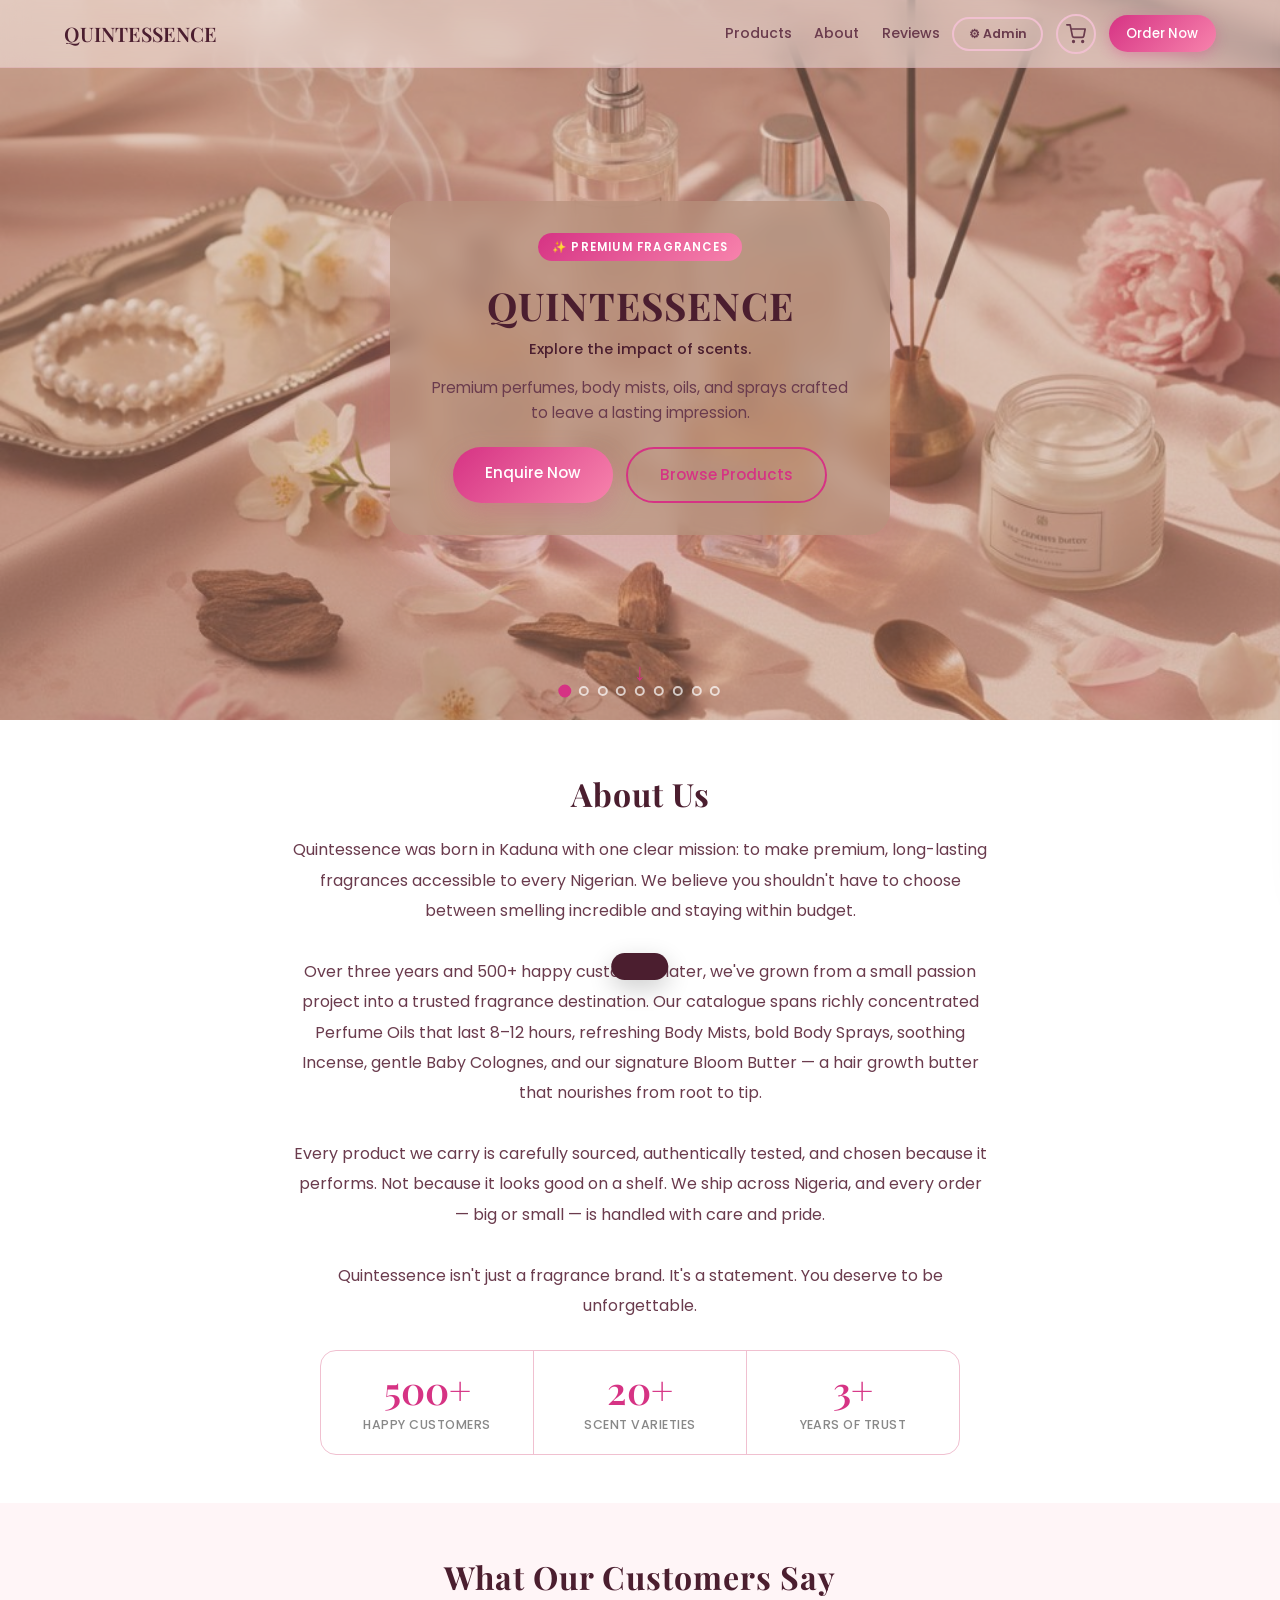
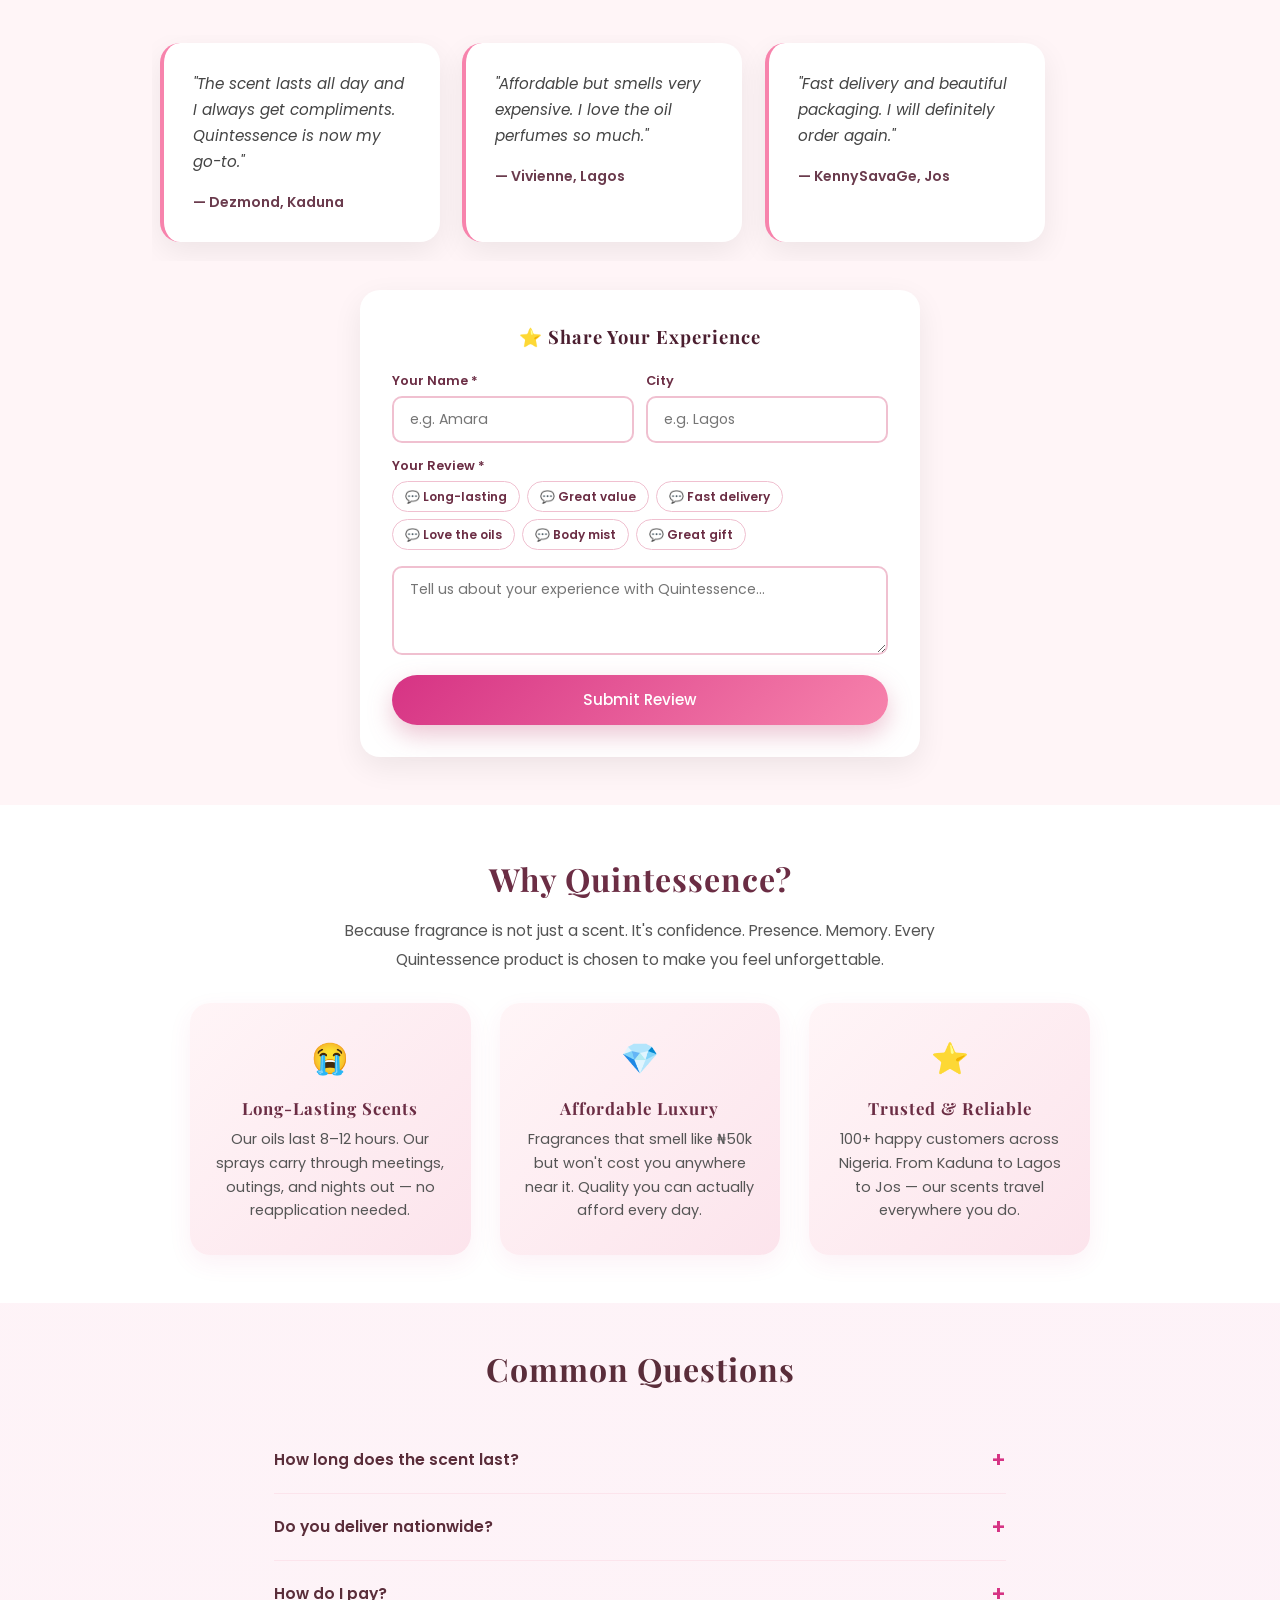
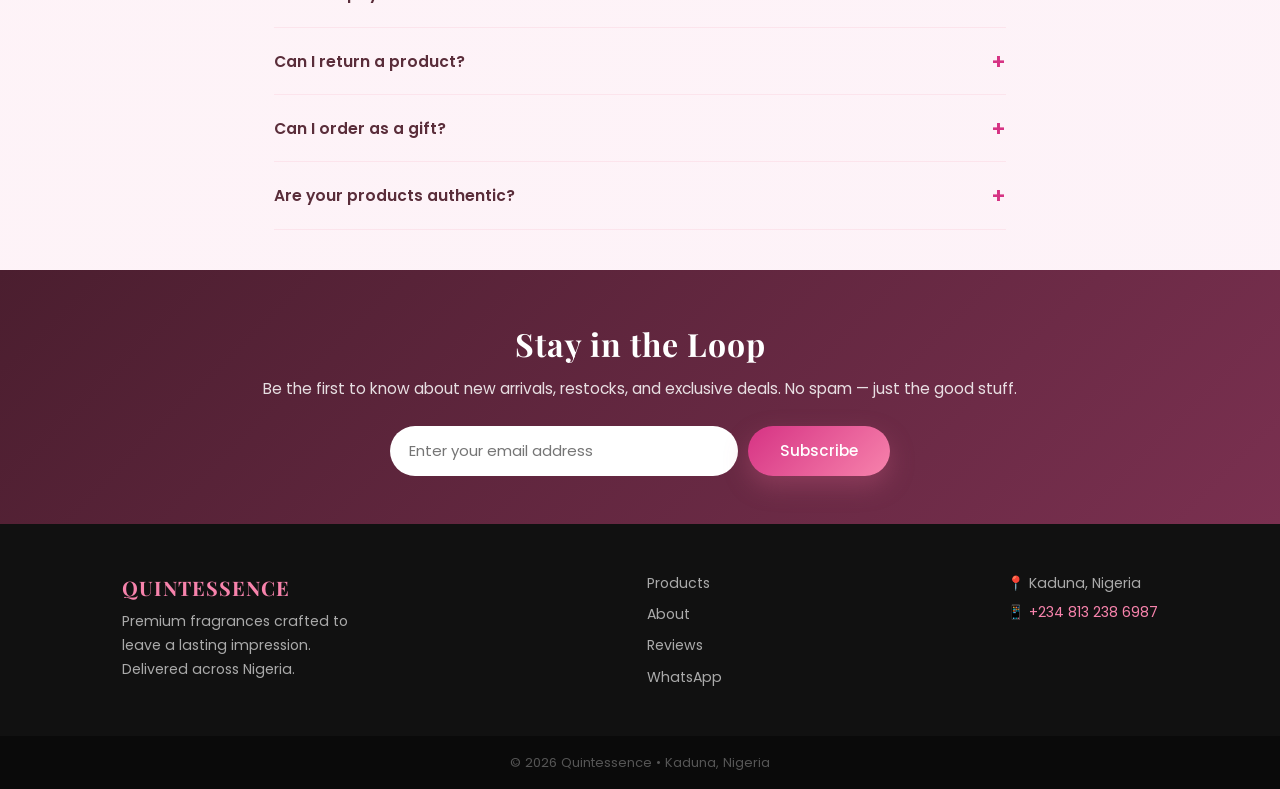
==== commit 3e94f7dc: "thirteenth commit" ====
--- a/index.html
+++ b/index.html
@@ -4,18 +4,30 @@
     <meta charset="UTF-8" />
     <meta name="viewport" content="width=device-width, initial-scale=1.0" />
     <title>Quintessence | Premium Perfumes</title>
-    <meta name="description" content="Quintessence — Premium perfumes, body mists, oils and sprays in Kaduna, Nigeria. Shop now and enquire via WhatsApp."/>
-    <meta name="keywords" content="perfume Nigeria, body mist Kaduna, perfume oils, body spray, baby cologne, bloom butter, incense, Quintessence"/>
-    <meta property="og:title"       content="Quintessence | Premium Perfumes"/>
-    <meta property="og:description" content="Premium fragrances crafted to leave a lasting impression. Shop perfume oils, body sprays, mists and more — delivered across Nigeria."/>
-    <meta property="og:image"       content="assets/quint_img_allstar.jpg"/>
-    <meta property="og:type"        content="website"/>
-    <meta property="og:locale"      content="en_NG"/>
-    <meta name="twitter:card"        content="summary_large_image"/>
-    <meta name="twitter:title"       content="Quintessence | Premium Perfumes"/>
-    <meta name="twitter:description" content="Premium fragrances crafted to leave a lasting impression. Shop now and enquire via WhatsApp."/>
-    <meta name="twitter:image"       content="assets/quint_img_allstar.jpg"/>
-    <meta name="theme-color" content="#c4587a"/>
+    <meta
+      name="description"
+      content="Quintessence — Premium perfumes, body mists, oils and sprays in Kaduna, Nigeria. Shop now and enquire via WhatsApp."
+    />
+    <meta
+      name="keywords"
+      content="perfume Nigeria, body mist Kaduna, perfume oils, body spray, baby cologne, bloom butter, incense, Quintessence"
+    />
+    <meta property="og:title" content="Quintessence | Premium Perfumes" />
+    <meta
+      property="og:description"
+      content="Premium fragrances crafted to leave a lasting impression. Shop perfume oils, body sprays, mists and more — delivered across Nigeria."
+    />
+    <meta property="og:image" content="assets/quint_img_allstar.jpg" />
+    <meta property="og:type" content="website" />
+    <meta property="og:locale" content="en_NG" />
+    <meta name="twitter:card" content="summary_large_image" />
+    <meta name="twitter:title" content="Quintessence | Premium Perfumes" />
+    <meta
+      name="twitter:description"
+      content="Premium fragrances crafted to leave a lasting impression. Shop now and enquire via WhatsApp."
+    />
+    <meta name="twitter:image" content="assets/quint_img_allstar.jpg" />
+    <meta name="theme-color" content="#c4587a" />
     <link rel="stylesheet" href="style.css" />
     <link rel="icon" href="assets/favicon.png" />
     <link
@@ -34,7 +46,14 @@
           <a href="#testimonials">Reviews</a>
         </div>
         <button class="nav-admin-btn" id="openAdminBtn">&#9881; Admin</button>
-        <button class="nav-admin-icon-btn" id="openAdminBtnIcon" aria-label="Admin panel" title="Admin Panel">&#9881;</button>
+        <button
+          class="nav-admin-icon-btn"
+          id="openAdminBtnIcon"
+          aria-label="Admin panel"
+          title="Admin Panel"
+        >
+          &#9881;
+        </button>
         <button class="nav-cart-btn" id="cartToggleBtn" aria-label="Open cart">
           <svg
             width="20"
@@ -68,11 +87,26 @@
         <a href="#products">Products</a>
         <a href="#about">About</a>
         <a href="#testimonials">Reviews</a>
-        <hr style="border:none;border-top:1px solid rgba(214,51,132,0.15);margin:0.3rem 0;"/>
+        <hr
+          style="
+            border: none;
+            border-top: 1px solid rgba(214, 51, 132, 0.15);
+            margin: 0.3rem 0;
+          "
+        />
         <button
           class="nav-admin-btn mobile-admin-btn"
           id="openAdminBtnMobile"
-          style="width:100%;margin-top:0.4rem;background:linear-gradient(135deg,#4b1e2f,#6b2d44);color:white;border-color:transparent;border-radius:12px;padding:0.7rem 1rem;font-size:0.88rem;"
+          style="
+            width: 100%;
+            margin-top: 0.4rem;
+            background: linear-gradient(135deg, #4b1e2f, #6b2d44);
+            color: white;
+            border-color: transparent;
+            border-radius: 12px;
+            padding: 0.7rem 1rem;
+            font-size: 0.88rem;
+          "
         >
           &#9881; Admin Panel
         </button>
@@ -306,13 +340,25 @@
       <div class="about-inner">
         <h2>About Us</h2>
         <p id="aboutBio">
-          Quintessence was born in Kaduna with one clear mission: to make premium, long-lasting fragrances accessible to every Nigerian. We believe you shouldn't have to choose between smelling incredible and staying within budget.
-          <br/><br/>
-          Over three years and 500+ happy customers later, we've grown from a small passion project into a trusted fragrance destination. Our catalogue spans richly concentrated Perfume Oils that last 8–12 hours, refreshing Body Mists, bold Body Sprays, soothing Incense, gentle Baby Colognes, and our signature Bloom Butter — a hair growth butter that nourishes from root to tip.
-          <br/><br/>
-          Every product we carry is carefully sourced, authentically tested, and chosen because it performs. Not because it looks good on a shelf. We ship across Nigeria, and every order — big or small — is handled with care and pride.
-          <br/><br/>
-          Quintessence isn't just a fragrance brand. It's a statement. You deserve to be unforgettable.
+          Quintessence was born in Kaduna with one clear mission: to make
+          premium, long-lasting fragrances accessible to every Nigerian. We
+          believe you shouldn't have to choose between smelling incredible and
+          staying within budget.
+          <br /><br />
+          Over three years and 500+ happy customers later, we've grown from a
+          small passion project into a trusted fragrance destination. Our
+          catalogue spans richly concentrated Perfume Oils that last 8–12 hours,
+          refreshing Body Mists, bold Body Sprays, soothing Incense, gentle Baby
+          Colognes, and our signature Bloom Butter — a hair growth butter that
+          nourishes from root to tip.
+          <br /><br />
+          Every product we carry is carefully sourced, authentically tested, and
+          chosen because it performs. Not because it looks good on a shelf. We
+          ship across Nigeria, and every order — big or small — is handled with
+          care and pride.
+          <br /><br />
+          Quintessence isn't just a fragrance brand. It's a statement. You
+          deserve to be unforgettable.
         </p>
         <div class="about-stats">
           <div class="stat">
@@ -367,13 +413,39 @@
       <div class="product-filter" id="productFilter">
         <button class="filter-btn active" data-filter="all">All</button>
       </div>
-      <div class="product-grid" id="productGrid">
-        <div class="card skeleton"></div>
-        <div class="card skeleton"></div>
-        <div class="card skeleton"></div>
-        <div class="card skeleton"></div>
-        <div class="card skeleton"></div>
-        <div class="card skeleton"></div>
+      <div class="carousel-wrap product-carousel-wrap">
+        <button
+          class="bs-arrow prod-arrow prod-prev"
+          id="prodPrev"
+          aria-label="Previous"
+        >
+          &#8592;
+        </button>
+        <div class="product-carousel" id="productGrid">
+          <div
+            class="card skeleton"
+            style="min-height: 280px; flex: 0 0 200px"
+          ></div>
+          <div
+            class="card skeleton"
+            style="min-height: 280px; flex: 0 0 200px"
+          ></div>
+          <div
+            class="card skeleton"
+            style="min-height: 280px; flex: 0 0 200px"
+          ></div>
+          <div
+            class="card skeleton"
+            style="min-height: 280px; flex: 0 0 200px"
+          ></div>
+        </div>
+        <button
+          class="bs-arrow prod-arrow prod-next"
+          id="prodNext"
+          aria-label="Next"
+        >
+          &#8594;
+        </button>
       </div>
       <p class="search-empty" id="searchEmpty" style="display: none">
         No products match "<span id="searchEmptyTerm"></span>"
@@ -399,7 +471,7 @@
     </section>
 
     <!-- VIDEO GALLERY -->
-    <section class="video-gallery" id="videos" style="display:none;">
+    <section class="video-gallery" id="videos" style="display: none">
       <h2>Watch Our Scents Come Alive</h2>
       <div class="video-grid" id="videoGrid"></div>
     </section>
@@ -407,28 +479,40 @@
     <!-- TESTIMONIALS -->
     <section class="testimonials" id="testimonials">
       <h2>What Our Customers Say</h2>
-      <div class="testimonial-grid" id="testimonialGrid">
-        <div class="testimonial-card">
-          <p>
-            "The scent lasts all day and I always get compliments. Quintessence
-            is now my go-to."
-          </p>
-          <span>— Dezmond, Kaduna</span>
-        </div>
-        <div class="testimonial-card">
-          <p>
-            "Affordable but smells very expensive. I love the oil perfumes so
-            much."
-          </p>
-          <span>— Vivienne, Lagos</span>
-        </div>
-        <div class="testimonial-card">
-          <p>
-            "Fast delivery and beautiful packaging. I will definitely order
-            again."
-          </p>
-          <span>— KennySavaGe, Jos</span>
-        </div>
+      <div class="carousel-wrap testimonial-carousel-wrap">
+        <button
+          class="bs-arrow t-arrow t-prev"
+          id="tPrev"
+          aria-label="Previous"
+        >
+          &#8592;
+        </button>
+        <div class="testimonial-carousel" id="testimonialGrid">
+          <div class="testimonial-card">
+            <p>
+              "The scent lasts all day and I always get compliments.
+              Quintessence is now my go-to."
+            </p>
+            <span>— Dezmond, Kaduna</span>
+          </div>
+          <div class="testimonial-card">
+            <p>
+              "Affordable but smells very expensive. I love the oil perfumes so
+              much."
+            </p>
+            <span>— Vivienne, Lagos</span>
+          </div>
+          <div class="testimonial-card">
+            <p>
+              "Fast delivery and beautiful packaging. I will definitely order
+              again."
+            </p>
+            <span>— KennySavaGe, Jos</span>
+          </div>
+        </div>
+        <button class="bs-arrow t-arrow t-next" id="tNext" aria-label="Next">
+          &#8594;
+        </button>
       </div>
       <div class="testimonial-submit-wrap">
         <h3>&#11088; Share Your Experience</h3>
@@ -506,17 +590,26 @@
         <div class="why-item">
           <div class="why-icon">&#128557;</div>
           <h3>Long-Lasting Scents</h3>
-          <p>Our oils last 8–12 hours. Our sprays carry through meetings, outings, and nights out — no reapplication needed.</p>
+          <p>
+            Our oils last 8–12 hours. Our sprays carry through meetings,
+            outings, and nights out — no reapplication needed.
+          </p>
         </div>
         <div class="why-item">
           <div class="why-icon">&#128142;</div>
           <h3>Affordable Luxury</h3>
-          <p>Fragrances that smell like ₦50k but won't cost you anywhere near it. Quality you can actually afford every day.</p>
+          <p>
+            Fragrances that smell like ₦50k but won't cost you anywhere near it.
+            Quality you can actually afford every day.
+          </p>
         </div>
         <div class="why-item">
           <div class="why-icon">&#11088;</div>
           <h3>Trusted &amp; Reliable</h3>
-          <p>500+ happy customers across Nigeria. From Kaduna to Lagos to Jos — our scents travel everywhere you do.</p>
+          <p>
+            100+ happy customers across Nigeria. From Kaduna to Lagos to Jos —
+            our scents travel everywhere you do.
+          </p>
         </div>
       </div>
     </section>
@@ -529,7 +622,10 @@
           How long does the scent last? <span class="faq-arrow">+</span>
         </button>
         <div class="faq-answer">
-          Our Perfume Oils are highly concentrated — a single drop applied to pulse points typically lasts 8–12 hours. Body sprays and mists last 4–6 hours. For max longevity, apply right after a shower on moisturised skin.
+          Our Perfume Oils are highly concentrated — a single drop applied to
+          pulse points typically lasts 8–12 hours. Body sprays and mists last
+          4–6 hours. For max longevity, apply right after a shower on
+          moisturised skin.
         </div>
       </div>
       <div class="faq-item">
@@ -537,7 +633,9 @@
           Do you deliver nationwide? <span class="faq-arrow">+</span>
         </button>
         <div class="faq-answer">
-          Yes! We deliver across Nigeria. Kaduna orders are typically same-day or next-day. Nationwide delivery takes 2–4 business days depending on your location. Delivery fees vary by state.
+          Yes! We deliver across Nigeria. Kaduna orders are typically same-day
+          or next-day. Nationwide delivery takes 2–4 business days depending on
+          your location. Delivery fees vary by state.
         </div>
       </div>
       <div class="faq-item">
@@ -545,7 +643,9 @@
           How do I pay? <span class="faq-arrow">+</span>
         </button>
         <div class="faq-answer">
-          Once you click "Enquire Now" or "Order via WhatsApp," we'll send you our bank details or accept payment via transfer. Your order is confirmed once payment is received.
+          Once you click "Enquire Now" or "Order via WhatsApp," we'll send you
+          our bank details or accept payment via transfer. Your order is
+          confirmed once payment is received.
         </div>
       </div>
       <div class="faq-item">
@@ -562,7 +662,9 @@
           Can I order as a gift? <span class="faq-arrow">+</span>
         </button>
         <div class="faq-answer">
-          Absolutely! We do gift packaging for orders. Just let us know when you place your order via WhatsApp and we'll make it special. Great for birthdays, celebrations, and appreciation gifts.
+          Absolutely! We do gift packaging for orders. Just let us know when you
+          place your order via WhatsApp and we'll make it special. Great for
+          birthdays, celebrations, and appreciation gifts.
         </div>
       </div>
       <div class="faq-item">
@@ -570,7 +672,9 @@
           Are your products authentic? <span class="faq-arrow">+</span>
         </button>
         <div class="faq-answer">
-          Yes — every product we carry is genuine. We source all our fragrances directly from trusted suppliers and manufacturers. What you see is exactly what you get.
+          Yes — every product we carry is genuine. We source all our fragrances
+          directly from trusted suppliers and manufacturers. What you see is
+          exactly what you get.
         </div>
       </div>
     </div>
@@ -578,7 +682,10 @@
     <!-- NEWSLETTER -->
     <section class="newsletter-section">
       <h2>Stay in the Loop</h2>
-      <p>Be the first to know about new arrivals, restocks, and exclusive deals. No spam — just the good stuff.</p>
+      <p>
+        Be the first to know about new arrivals, restocks, and exclusive deals.
+        No spam — just the good stuff.
+      </p>
       <form class="newsletter-form" id="newsletterForm">
         <input
           type="email"
@@ -609,14 +716,24 @@
               >QUINTESSENCE</a
             >
           </h3>
-          <p>Premium fragrances crafted to leave a lasting impression. Delivered across Nigeria.</p>
+          <p>
+            Premium fragrances crafted to leave a lasting impression. Delivered
+            across Nigeria.
+          </p>
         </div>
         <div class="footer-links">
           <a href="#products">Products</a>
           <a href="#about">About</a>
           <a href="#testimonials">Reviews</a>
           <a href="https://wa.me/2348132386987">WhatsApp</a>
-          <a id="footerNavInstagram" href="#" target="_blank" rel="noopener" style="display:none;">Instagram</a>
+          <a
+            id="footerNavInstagram"
+            href="#"
+            target="_blank"
+            rel="noopener"
+            style="display: none"
+            >Instagram</a
+          >
         </div>
         <div class="footer-contact">
           <p>&#128205; Kaduna, Nigeria</p>
@@ -626,8 +743,14 @@
               >+234 813 238 6987</a
             >
           </p>
-          <p id="footerInstagramWrap" style="display:none;">
-            &#128248; <a id="footerInstagramLink" href="#" target="_blank" rel="noopener"></a>
+          <p id="footerInstagramWrap" style="display: none">
+            &#128248;
+            <a
+              id="footerInstagramLink"
+              href="#"
+              target="_blank"
+              rel="noopener"
+            ></a>
           </p>
         </div>
       </div>
@@ -832,10 +955,16 @@
               &#9881; Settings
             </button>
           </nav>
-          <button class="close-admin-btn" id="closeAdminBtn" title="Back to Site">
+          <button
+            class="close-admin-btn"
+            id="closeAdminBtn"
+            title="Back to Site"
+          >
             <span class="btn-text">&#8592; Back to Site</span>
           </button>
-          <button class="logout-btn" id="logoutBtn" title="Logout"><span class="btn-text">&#128682; Logout</span></button>
+          <button class="logout-btn" id="logoutBtn" title="Logout">
+            <span class="btn-text">&#128682; Logout</span>
+          </button>
         </aside>
         <main class="admin-main">
           <div class="admin-header">
@@ -852,27 +981,27 @@
             </div>
             <div class="admin-table-wrap">
               <div class="admin-table-wrapper">
-<table class="admin-table">
-                <thead>
-                  <tr>
-                    <th>Image</th>
-                    <th>Name</th>
-                    <th>Category</th>
-                    <th>Price</th>
-                    <th>Best Seller</th>
-                    <th>Stock</th>
-                    <th>Actions</th>
-                  </tr>
-                </thead>
-                <tbody id="productsTableBody">
-                  <tr>
-                    <td colspan="7" class="loading-cell">
-                      Loading products...
-                    </td>
-                  </tr>
-                </tbody>
-              </table>
-</div>
+                <table class="admin-table">
+                  <thead>
+                    <tr>
+                      <th>Image</th>
+                      <th>Name</th>
+                      <th>Category</th>
+                      <th>Price</th>
+                      <th>Best Seller</th>
+                      <th>Stock</th>
+                      <th>Actions</th>
+                    </tr>
+                  </thead>
+                  <tbody id="productsTableBody">
+                    <tr>
+                      <td colspan="7" class="loading-cell">
+                        Loading products...
+                      </td>
+                    </tr>
+                  </tbody>
+                </table>
+              </div>
             </div>
           </div>
           <!-- VIDEOS TAB -->
@@ -1517,25 +1646,87 @@
       <div class="video-preview-box">
         <div class="vprev-header">
           <span class="vprev-title" id="vprevTitle">Video Preview</span>
-          <button class="admin-modal-close" id="closeVideoPreviewModal" aria-label="Close">&#10005;</button>
+          <button
+            class="admin-modal-close"
+            id="closeVideoPreviewModal"
+            aria-label="Close"
+          >
+            &#10005;
+          </button>
         </div>
 
         <!-- Aspect ratio presets -->
         <div class="vprev-presets">
-          <button class="vprev-preset active" data-ratio="16/9" data-label="YouTube 16:9">
-            <svg width="18" height="13" viewBox="0 0 18 13" fill="none"><rect x="1" y="1" width="16" height="11" rx="2" stroke="currentColor" stroke-width="1.5"/></svg>
+          <button
+            class="vprev-preset active"
+            data-ratio="16/9"
+            data-label="YouTube 16:9"
+          >
+            <svg width="18" height="13" viewBox="0 0 18 13" fill="none">
+              <rect
+                x="1"
+                y="1"
+                width="16"
+                height="11"
+                rx="2"
+                stroke="currentColor"
+                stroke-width="1.5"
+              />
+            </svg>
             YouTube
           </button>
-          <button class="vprev-preset" data-ratio="9/16" data-label="TikTok 9:16">
-            <svg width="10" height="17" viewBox="0 0 10 17" fill="none"><rect x="1" y="1" width="8" height="15" rx="2" stroke="currentColor" stroke-width="1.5"/></svg>
+          <button
+            class="vprev-preset"
+            data-ratio="9/16"
+            data-label="TikTok 9:16"
+          >
+            <svg width="10" height="17" viewBox="0 0 10 17" fill="none">
+              <rect
+                x="1"
+                y="1"
+                width="8"
+                height="15"
+                rx="2"
+                stroke="currentColor"
+                stroke-width="1.5"
+              />
+            </svg>
             TikTok
           </button>
-          <button class="vprev-preset" data-ratio="1/1" data-label="Instagram 1:1">
-            <svg width="15" height="15" viewBox="0 0 15 15" fill="none"><rect x="1" y="1" width="13" height="13" rx="2" stroke="currentColor" stroke-width="1.5"/></svg>
+          <button
+            class="vprev-preset"
+            data-ratio="1/1"
+            data-label="Instagram 1:1"
+          >
+            <svg width="15" height="15" viewBox="0 0 15 15" fill="none">
+              <rect
+                x="1"
+                y="1"
+                width="13"
+                height="13"
+                rx="2"
+                stroke="currentColor"
+                stroke-width="1.5"
+              />
+            </svg>
             Square
           </button>
-          <button class="vprev-preset" data-ratio="4/5" data-label="Instagram 4:5">
-            <svg width="14" height="17" viewBox="0 0 14 17" fill="none"><rect x="1" y="1" width="12" height="15" rx="2" stroke="currentColor" stroke-width="1.5"/></svg>
+          <button
+            class="vprev-preset"
+            data-ratio="4/5"
+            data-label="Instagram 4:5"
+          >
+            <svg width="14" height="17" viewBox="0 0 14 17" fill="none">
+              <rect
+                x="1"
+                y="1"
+                width="12"
+                height="15"
+                rx="2"
+                stroke="currentColor"
+                stroke-width="1.5"
+              />
+            </svg>
             Portrait
           </button>
         </div>
@@ -1543,22 +1734,42 @@
         <!-- Video stage -->
         <div class="vprev-stage" id="vprevStage">
           <div class="vprev-frame" id="vprevFrame">
-            <video id="vprevVideo" controls muted playsinline preload="metadata"></video>
+            <video
+              id="vprevVideo"
+              controls
+              muted
+              playsinline
+              preload="metadata"
+            ></video>
           </div>
         </div>
 
         <!-- Zoom controls -->
         <div class="vprev-zoom-bar">
-          <button class="vprev-zoom-btn" id="vprevZoomOut" title="Zoom out">−</button>
+          <button class="vprev-zoom-btn" id="vprevZoomOut" title="Zoom out">
+            −
+          </button>
           <span class="vprev-zoom-label" id="vprevZoomLabel">100%</span>
-          <button class="vprev-zoom-btn" id="vprevZoomIn" title="Zoom in">+</button>
+          <button class="vprev-zoom-btn" id="vprevZoomIn" title="Zoom in">
+            +
+          </button>
           <button class="vprev-zoom-reset" id="vprevZoomReset">Reset</button>
-          <span class="vprev-ratio-label" id="vprevRatioLabel">YouTube 16:9</span>
-        </div>
-
-        <div class="form-actions" style="padding: 0 0 0.5rem;">
-          <button type="button" class="admin-btn cancel-btn" id="cancelVideoPreviewModal">Close</button>
-          <button type="button" class="admin-btn" id="applyVideoPreviewBtn">&#10003; Apply to Site</button>
+          <span class="vprev-ratio-label" id="vprevRatioLabel"
+            >YouTube 16:9</span
+          >
+        </div>
+
+        <div class="form-actions">
+          <button
+            type="button"
+            class="admin-btn cancel-btn"
+            id="cancelVideoPreviewModal"
+          >
+            Close
+          </button>
+          <button type="button" class="admin-btn" id="applyVideoPreviewBtn">
+            &#10003; Apply to Site
+          </button>
         </div>
       </div>
     </div>
@@ -1632,4 +1843,4 @@
       </div>
     </div>
   </body>
-</html>+</html>
--- a/style.css
+++ b/style.css
@@ -4,28 +4,32 @@
 ============================================================= */
 
 /* ===== RESET & BASE ===== */
-*, *::before, *::after {
+*,
+*::before,
+*::after {
   margin: 0;
   padding: 0;
   box-sizing: border-box;
 }
 
 :root {
-  --pink-dark:   #4b1e2f;
-  --pink-mid:    #6b2d44;
-  --pink-soft:   #6a3b4d;
-  --pink-btn:    #d63384;
-  --pink-light:  #f783ac;
-  --pink-bg:     #fff5f7;
-  --pink-bg2:    #fdf2f8;
-  --pink-bg3:    #fce4ec;
+  --pink-dark: #4b1e2f;
+  --pink-mid: #6b2d44;
+  --pink-soft: #6a3b4d;
+  --pink-btn: #d63384;
+  --pink-light: #f783ac;
+  --pink-bg: #fff5f7;
+  --pink-bg2: #fdf2f8;
+  --pink-bg3: #fce4ec;
   --pink-border: #f0c0d0;
-  --text-dark:   #2a2a2a;
-  --text-mid:    #555;
-  --text-light:  #888;
-}
-
-html { scroll-behavior: smooth; }
+  --text-dark: #2a2a2a;
+  --text-mid: #555;
+  --text-light: #888;
+}
+
+html {
+  scroll-behavior: smooth;
+}
 
 body {
   background: linear-gradient(135deg, var(--pink-bg), var(--pink-bg2));
@@ -35,20 +39,34 @@
   overflow-x: hidden;
 }
 
-h1, h2, h3 { font-family: "Playfair Display", serif; letter-spacing: 1px; }
-img { display: block; max-width: 100%; }
-a { text-decoration: none; }
+h1,
+h2,
+h3 {
+  font-family: "Playfair Display", serif;
+  letter-spacing: 1px;
+}
+img {
+  display: block;
+  max-width: 100%;
+}
+a {
+  text-decoration: none;
+}
 
 /* ===== NAVBAR ===== */
 .navbar {
   position: fixed;
-  top: 0; left: 0; right: 0;
+  top: 0;
+  left: 0;
+  right: 0;
   z-index: 1000;
   background: rgba(255, 245, 247, 0.45);
   backdrop-filter: blur(14px);
   -webkit-backdrop-filter: blur(14px);
   border-bottom: 1px solid rgba(214, 51, 132, 0.1);
-  transition: background 0.3s ease, box-shadow 0.3s ease;
+  transition:
+    background 0.3s ease,
+    box-shadow 0.3s ease;
 }
 .navbar.scrolled {
   background: rgba(255, 245, 247, 0.97);
@@ -73,7 +91,9 @@
   cursor: pointer;
   transition: opacity 0.2s ease;
 }
-.nav-logo:hover { opacity: 0.75; }
+.nav-logo:hover {
+  opacity: 0.75;
+}
 .nav-links {
   display: flex;
   gap: 1.4rem;
@@ -85,7 +105,9 @@
   transition: color 0.2s;
   white-space: nowrap;
 }
-.nav-links a:hover { color: var(--pink-btn); }
+.nav-links a:hover {
+  color: var(--pink-btn);
+}
 
 .nav-admin-btn {
   background: none;
@@ -133,7 +155,9 @@
   font-weight: 500;
   white-space: nowrap;
   box-shadow: 0 4px 14px rgba(214, 51, 132, 0.3);
-  transition: transform 0.2s, box-shadow 0.2s;
+  transition:
+    transform 0.2s,
+    box-shadow 0.2s;
 }
 .nav-cta:hover {
   transform: translateY(-2px);
@@ -155,7 +179,9 @@
   padding: 0.8rem 1.5rem 1.2rem;
   border-top: 1px solid rgba(214, 51, 132, 0.1);
 }
-.mobile-menu.open { display: flex; }
+.mobile-menu.open {
+  display: flex;
+}
 .mobile-menu a {
   color: var(--pink-soft);
   padding: 0.65rem 0;
@@ -164,7 +190,9 @@
   border-bottom: 1px solid rgba(214, 51, 132, 0.08);
   transition: color 0.2s;
 }
-.mobile-menu a:hover { color: var(--pink-btn); }
+.mobile-menu a:hover {
+  color: var(--pink-btn);
+}
 
 /* ===== HERO CAROUSEL ===== */
 .hero-carousel {
@@ -214,11 +242,11 @@
 .overlay {
   position: relative;
   z-index: 2;
-  max-width: 600px;
-  width: 100%;
+  max-width: 500px;
+  width: 90%;
   background: rgba(255, 245, 247, 0.9);
   border-radius: 24px;
-  padding: 2.8rem 2.4rem;
+  padding: 2rem 2rem;
   box-shadow: 0 24px 70px rgba(214, 51, 132, 0.15);
   display: flex;
   flex-direction: column;
@@ -227,14 +255,22 @@
 }
 .overlay.overlay-dark {
   background: rgba(30, 8, 18, 0.82);
-  box-shadow: 0 24px 70px rgba(0,0,0,0.4);
+  box-shadow: 0 24px 70px rgba(0, 0, 0, 0.4);
 }
 .overlay.overlay-dark h1,
 .overlay.overlay-dark h4,
-.overlay.overlay-dark p { color: #fff; }
+.overlay.overlay-dark p {
+  color: #fff;
+}
 @keyframes overlayIn {
-  from { opacity: 0; transform: translateY(24px); }
-  to   { opacity: 1; transform: translateY(0); }
+  from {
+    opacity: 0;
+    transform: translateY(24px);
+  }
+  to {
+    opacity: 1;
+    transform: translateY(0);
+  }
 }
 .hero-tag {
   display: inline-block;
@@ -248,11 +284,33 @@
   margin-bottom: 0.9rem;
   text-transform: uppercase;
 }
-.overlay h1 { font-size: clamp(2rem, 6vw, 3.2rem); color: var(--pink-dark); margin-bottom: 0.1rem; }
-.overlay h4 { font-size: clamp(0.85rem, 2vw, 1rem); color: var(--pink-dark); margin-top: 0; margin-bottom: 0.8rem; font-weight: 500; }
-.overlay p  { font-size: clamp(0.9rem, 2.2vw, 1.05rem); color: var(--pink-soft); margin: 0.4rem 0 0; }
-.hero-btns { display: flex; gap: 0.8rem; flex-wrap: wrap; justify-content: center; margin-top: 1.4rem; }
-.hero-btns .cta-btn { margin-top: 0; }
+.overlay h1 {
+  font-size: clamp(1.6rem, 4.5vw, 2.4rem);
+  color: var(--pink-dark);
+  margin-bottom: 0.1rem;
+}
+.overlay h4 {
+  font-size: clamp(0.8rem, 1.8vw, 0.92rem);
+  color: var(--pink-dark);
+  margin-top: 0;
+  margin-bottom: 0.6rem;
+  font-weight: 500;
+}
+.overlay p {
+  font-size: clamp(0.82rem, 1.8vw, 0.95rem);
+  color: var(--pink-soft);
+  margin: 0.3rem 0 0;
+}
+.hero-btns {
+  display: flex;
+  gap: 0.8rem;
+  flex-wrap: wrap;
+  justify-content: center;
+  margin-top: 1.4rem;
+}
+.hero-btns .cta-btn {
+  margin-top: 0;
+}
 .cta-outline {
   background: transparent !important;
   border: 2px solid var(--pink-btn) !important;
@@ -264,11 +322,11 @@
   color: white !important;
 }
 .overlay.overlay-dark .cta-outline {
-  border-color: rgba(255,255,255,0.6) !important;
+  border-color: rgba(255, 255, 255, 0.6) !important;
   color: white !important;
 }
 .overlay.overlay-dark .cta-outline:hover {
-  background: rgba(255,255,255,0.15) !important;
+  background: rgba(255, 255, 255, 0.15) !important;
 }
 
 /* Carousel arrows */
@@ -285,8 +343,12 @@
   font-size: 1.2rem;
   color: var(--pink-dark);
   cursor: pointer;
-  box-shadow: 0 4px 16px rgba(0,0,0,0.12);
-  transition: all 0.25s;
+  box-shadow: 0 4px 16px rgba(0, 0, 0, 0.12);
+  transition:
+    background 0.25s,
+    transform 0.25s,
+    opacity 0.4s ease,
+    visibility 0.4s ease;
   display: flex;
   align-items: center;
   justify-content: center;
@@ -297,8 +359,12 @@
   color: white;
   transform: translateY(-50%) scale(1.08);
 }
-.carousel-prev { left: 1.2rem; }
-.carousel-next { right: 1.2rem; }
+.carousel-prev {
+  left: 1.2rem;
+}
+.carousel-next {
+  right: 1.2rem;
+}
 
 /* Carousel dots */
 .carousel-dots {
@@ -314,7 +380,7 @@
   width: 10px;
   height: 10px;
   border-radius: 50%;
-  border: 2px solid rgba(255,255,255,0.7);
+  border: 2px solid rgba(255, 255, 255, 0.7);
   background: transparent;
   cursor: pointer;
   transition: all 0.3s;
@@ -337,12 +403,23 @@
   animation: bounce 2s infinite;
 }
 @keyframes bounce {
-  0%, 100% { transform: translateX(50%) translateY(0); }
-  50%       { transform: translateX(50%) translateY(8px); }
+  0%,
+  100% {
+    transform: translateX(50%) translateY(0);
+  }
+  50% {
+    transform: translateX(50%) translateY(8px);
+  }
 }
 @keyframes fadeUp {
-  from { opacity: 0; transform: translateY(18px); }
-  to   { opacity: 1; transform: translateY(0); }
+  from {
+    opacity: 0;
+    transform: translateY(18px);
+  }
+  to {
+    opacity: 1;
+    transform: translateY(0);
+  }
 }
 
 /* ===== CTA BUTTON ===== */
@@ -359,7 +436,9 @@
   border: none;
   cursor: pointer;
   box-shadow: 0 10px 25px rgba(201, 91, 128, 0.35);
-  transition: transform 0.3s, box-shadow 0.3s;
+  transition:
+    transform 0.3s,
+    box-shadow 0.3s;
   text-align: center;
 }
 .cta-btn:hover {
@@ -368,14 +447,20 @@
 }
 
 /* ===== SECTION BASE ===== */
-section { padding: 3rem 1.5rem; }
+section {
+  padding: 3rem 1.5rem;
+}
 
 /* ===== VIDEO GALLERY ===== */
 .video-gallery {
   background: #fff5f8;
   text-align: center;
 }
-.video-gallery h2 { color: #3a1f2d; margin-bottom: 1.5rem; font-size: clamp(1.5rem, 4vw, 2rem); }
+.video-gallery h2 {
+  color: #3a1f2d;
+  margin-bottom: 1.5rem;
+  font-size: clamp(1.5rem, 4vw, 2rem);
+}
 .video-grid {
   display: grid;
   grid-template-columns: repeat(auto-fit, minmax(270px, 1fr));
@@ -383,7 +468,11 @@
   max-width: 900px;
   margin: 0 auto;
 }
-.video-wrap { display: flex; flex-direction: column; gap: 0.5rem; }
+.video-wrap {
+  display: flex;
+  flex-direction: column;
+  gap: 0.5rem;
+}
 .video-title {
   text-align: center;
   font-size: 0.82rem;
@@ -395,21 +484,44 @@
 .video-box {
   position: relative;
   width: 100%;
-  height: 320px;
+  aspect-ratio: 16/9;
   background: #000;
   border-radius: 20px;
   overflow: hidden;
   box-shadow: 0 12px 30px rgba(0, 0, 0, 0.15);
-  transition: transform 0.3s;
-}
-.video-box:hover { transform: translateY(-5px); }
-.video-box video { width: 100%; height: 100%; object-fit: cover; display: block; }
+  transition:
+    transform 0.3s,
+    aspect-ratio 0.4s ease;
+}
+.video-box:hover {
+  transform: translateY(-5px);
+}
+.video-box video {
+  width: 100%;
+  height: 100%;
+  object-fit: cover;
+  display: block;
+}
 
 /* ===== ABOUT ===== */
-.about { background: white; text-align: center; }
-.about-inner { max-width: 700px; margin: 0 auto; }
-.about h2 { color: var(--pink-dark); margin-bottom: 1rem; font-size: clamp(1.5rem, 4vw, 2rem); }
-.about p  { color: var(--pink-soft); font-size: 1rem; line-height: 1.9; }
+.about {
+  background: white;
+  text-align: center;
+}
+.about-inner {
+  max-width: 700px;
+  margin: 0 auto;
+}
+.about h2 {
+  color: var(--pink-dark);
+  margin-bottom: 1rem;
+  font-size: clamp(1.5rem, 4vw, 2rem);
+}
+.about p {
+  color: var(--pink-soft);
+  font-size: 1rem;
+  line-height: 1.9;
+}
 .about-stats {
   display: flex;
   justify-content: center;
@@ -434,22 +546,36 @@
   border-right: 1.5px solid var(--pink-border);
   cursor: default;
 }
-.stat:last-child { border-right: none; }
+.stat:last-child {
+  border-right: none;
+}
 .stat-num {
-  font-family: 'Playfair Display', serif;
+  font-family: "Playfair Display", serif;
   font-size: clamp(1.8rem, 4vw, 2.4rem);
   color: var(--pink-btn);
   font-weight: 600;
   line-height: 1;
 }
-.stat-label { font-size: 0.78rem; color: var(--text-light); margin-top: 0.4rem; font-weight: 500; text-transform: uppercase; letter-spacing: 0.04em; }
+.stat-label {
+  font-size: 0.78rem;
+  color: var(--text-light);
+  margin-top: 0.4rem;
+  font-weight: 500;
+  text-transform: uppercase;
+  letter-spacing: 0.04em;
+}
 
 /* ===== PRODUCTS ===== */
 .products {
   text-align: center;
   background: linear-gradient(135deg, var(--pink-bg), var(--pink-bg2));
-}
-.products h2 { color: var(--pink-dark); margin-bottom: 1rem; font-size: clamp(1.5rem, 4vw, 2rem); }
+  padding-bottom: 1.5rem;
+}
+.products h2 {
+  color: var(--pink-dark);
+  margin-bottom: 1rem;
+  font-size: clamp(1.5rem, 4vw, 2rem);
+}
 .product-filter {
   display: flex;
   flex-wrap: wrap;
@@ -469,42 +595,66 @@
   font-family: "Poppins", sans-serif;
   transition: all 0.2s;
 }
-.filter-btn:hover, .filter-btn.active {
+.filter-btn:hover,
+.filter-btn.active {
   background: linear-gradient(135deg, var(--pink-btn), var(--pink-light));
   border-color: transparent;
   color: white;
 }
-.product-grid {
-  display: flex;
-  flex-wrap: wrap;
+/* Product carousel — horizontal scrollable like Best Sellers */
+.product-carousel-wrap {
+  position: relative;
+  display: flex;
+  align-items: center;
+  max-width: 1060px;
+  margin: 0 auto;
+}
+.product-carousel {
+  display: flex;
+  gap: 1.5rem;
+  overflow-x: auto;
+  scroll-behavior: smooth;
+  scroll-snap-type: x mandatory;
+  scroll-padding: 0.5rem;
+  -webkit-overflow-scrolling: touch;
+  padding: 0.5rem 0.5rem 1rem;
+  flex: 1;
+  scrollbar-width: none;
+  -ms-overflow-style: none;
   justify-content: center;
-  gap: 1.1rem;
-  max-width: 1100px;
-  margin: 0 auto;
+  align-items: stretch;
+}
+.product-carousel::-webkit-scrollbar {
+  display: none;
 }
 .card {
-  flex: 0 1 155px;
-  min-width: 140px;
-  max-width: 200px;
-  cursor: pointer;
-  background: rgba(255, 255, 255, 0.92);
-  padding: 0.9rem;
-  border-radius: 18px;
-  box-shadow: 0 12px 35px rgba(0, 0, 0, 0.07);
+  flex: 0 0 220px;
+  min-width: 220px;
+  scroll-snap-align: start;
+  cursor: pointer;
+  background: white;
+  padding: 1rem;
+  border-radius: 15px;
+  box-shadow: 0 12px 30px rgba(0, 0, 0, 0.07);
   overflow: hidden;
-  transition: transform 0.3s, box-shadow 0.3s;
+  transition:
+    transform 0.3s,
+    box-shadow 0.3s;
+  display: flex;
+  flex-direction: column;
+  align-items: center;
   text-align: center;
 }
 .card img {
+  width: 100%;
+  height: 190px;
+  object-fit: cover;
   border-radius: 12px;
-  width: 100%;
-  aspect-ratio: 1 / 1;
-  object-fit: cover;
-  transition: transform 0.6s;
+  transition: transform 0.8s;
 }
 .card-img-placeholder {
   width: 100%;
-  aspect-ratio: 1 / 1;
+  height: 190px;
   border-radius: 12px;
   background: linear-gradient(135deg, #fce4ec 0%, #f8bbd0 100%);
   display: flex;
@@ -512,12 +662,38 @@
   justify-content: center;
   font-size: 2.5rem;
 }
-.card:hover { transform: translateY(-8px); box-shadow: 0 18px 45px rgba(0, 0, 0, 0.11); }
-.card:hover img { transform: scale(1.05); }
-.card-info { padding: 0.5rem 0 0; }
-.card-name  { font-weight: 600; color: var(--pink-dark); font-size: 0.88rem; margin-bottom: 0.2rem; }
-.card-price { color: var(--pink-btn); font-weight: 700; font-size: 0.95rem; margin-bottom: 0.4rem; }
-.card-enquire { font-size: 0.76rem !important; padding: 0.42rem 0.9rem !important; margin-top: 0.3rem; }
+.card:hover {
+  transform: translateY(-8px);
+  box-shadow: 0 18px 45px rgba(0, 0, 0, 0.11);
+}
+.card:hover img {
+  transform: scale(1.05);
+}
+.card-info {
+  padding: 0.5rem 0 0;
+  width: 100%;
+  text-align: center;
+  display: flex;
+  flex-direction: column;
+  align-items: center;
+}
+.card-name {
+  font-weight: 600;
+  color: var(--pink-dark);
+  font-size: 0.88rem;
+  margin-bottom: 0.2rem;
+}
+.card-price {
+  color: var(--pink-btn);
+  font-weight: 700;
+  font-size: 0.95rem;
+  margin-bottom: 0.4rem;
+}
+.card-enquire {
+  font-size: 0.76rem !important;
+  padding: 0.42rem 0.9rem !important;
+  margin-top: 0.3rem;
+}
 
 /* Skeleton loader */
 .skeleton {
@@ -527,16 +703,28 @@
   min-height: 210px;
 }
 @keyframes shimmer {
-  0%   { background-position: 200% 0; }
-  100% { background-position: -200% 0; }
+  0% {
+    background-position: 200% 0;
+  }
+  100% {
+    background-position: -200% 0;
+  }
 }
 
 /* ===== CONTACT / CTA ===== */
 /* Catalog CTA section removed */
 
 /* ===== BEST SELLERS ===== */
-.best-sellers { background: #fff5f8; text-align: center; }
-.best-sellers h2 { font-size: clamp(1.5rem, 4vw, 2rem); margin-bottom: 1.5rem; color: #3a1f2d; }
+.best-sellers {
+  background: #fff5f8;
+  text-align: center;
+  padding-top: 1.5rem;
+}
+.best-sellers h2 {
+  font-size: clamp(1.5rem, 4vw, 2rem);
+  margin-bottom: 1.5rem;
+  color: #3a1f2d;
+}
 .carousel-wrap {
   position: relative;
   display: flex;
@@ -550,32 +738,46 @@
   overflow-x: auto;
   scroll-behavior: smooth;
   scroll-snap-type: x mandatory;
+  scroll-padding: 0.5rem;
   -webkit-overflow-scrolling: touch;
   padding: 0.5rem 0.5rem 1rem;
   flex: 1;
   scrollbar-width: none;
   -ms-overflow-style: none;
-  justify-content: center;
-}
-.carousel::-webkit-scrollbar { display: none; }
+}
+.carousel::-webkit-scrollbar {
+  display: none;
+}
 .bs-arrow {
   background: white;
   border: 2px solid var(--pink-border);
   color: var(--pink-mid);
-  width: 42px; height: 42px;
+  width: 42px;
+  height: 42px;
   border-radius: 50%;
   cursor: pointer;
   font-size: 1.1rem;
   flex-shrink: 0;
-  transition: all 0.25s;
+  transition:
+    all 0.25s,
+    opacity 0.3s ease,
+    visibility 0.3s ease;
   display: flex;
   align-items: center;
   justify-content: center;
-  box-shadow: 0 4px 14px rgba(0,0,0,0.08);
-}
-.bs-arrow:hover { background: var(--pink-btn); color: white; border-color: var(--pink-btn); }
-.bs-prev { margin-right: 0.5rem; }
-.bs-next { margin-left: 0.5rem; }
+  box-shadow: 0 4px 14px rgba(0, 0, 0, 0.08);
+}
+.bs-arrow:hover {
+  background: var(--pink-btn);
+  color: white;
+  border-color: var(--pink-btn);
+}
+.bs-prev {
+  margin-right: 0.5rem;
+}
+.bs-next {
+  margin-left: 0.5rem;
+}
 .seller-card {
   flex: 0 0 220px;
   scroll-snap-align: start;
@@ -590,7 +792,9 @@
   align-items: center;
   overflow: hidden;
   cursor: pointer;
-  transition: transform 0.3s, box-shadow 0.3s;
+  transition:
+    transform 0.3s,
+    box-shadow 0.3s;
 }
 .seller-card img {
   width: 100%;
@@ -605,22 +809,60 @@
   object-fit: contain;
   opacity: 0.6;
 }
-.seller-card p { padding: 0.8rem 0 0.2rem; font-weight: 600; color: var(--pink-dark); font-size: 0.92rem; }
-.seller-price { color: var(--pink-btn); font-weight: 700; font-size: 1rem; }
-.seller-card:hover { transform: translateY(-8px); box-shadow: 0 18px 35px rgba(0,0,0,0.13); }
-.seller-card:hover img { transform: scale(1.08); }
+.seller-card p {
+  padding: 0.8rem 0 0.2rem;
+  font-weight: 600;
+  color: var(--pink-dark);
+  font-size: 0.92rem;
+}
+.seller-price {
+  color: var(--pink-btn);
+  font-weight: 700;
+  font-size: 1rem;
+}
+.seller-card:hover {
+  transform: translateY(-8px);
+  box-shadow: 0 18px 35px rgba(0, 0, 0, 0.13);
+}
+.seller-card:hover img {
+  transform: scale(1.08);
+}
 
 /* ===== TESTIMONIALS ===== */
-.testimonials { background: #fff5f7; text-align: center; }
-.testimonials h2 { color: var(--pink-dark); margin-bottom: 2rem; font-size: clamp(1.5rem, 4vw, 2rem); }
-.testimonial-grid {
-  display: grid;
-  grid-template-columns: repeat(auto-fill, minmax(250px, 1fr));
+.testimonials {
+  background: #fff5f7;
+  text-align: center;
+}
+.testimonials h2 {
+  color: var(--pink-dark);
+  margin-bottom: 2rem;
+  font-size: clamp(1.5rem, 4vw, 2rem);
+}
+.testimonial-carousel-wrap {
+  max-width: 1060px;
+}
+.testimonial-carousel {
+  display: flex;
   gap: 1.4rem;
-  max-width: 1000px;
-  margin: 0 auto 1.8rem;
+  overflow-x: auto;
+  scroll-behavior: smooth;
+  scroll-snap-type: x mandatory;
+  scroll-padding: 0.5rem;
+  -webkit-overflow-scrolling: touch;
+  padding: 0.5rem 0.5rem 1.2rem;
+  flex: 1;
+  scrollbar-width: none;
+  -ms-overflow-style: none;
+  align-items: stretch;
+  margin-bottom: 1.8rem;
+}
+.testimonial-carousel::-webkit-scrollbar {
+  display: none;
 }
 .testimonial-card {
+  flex: 0 0 280px;
+  min-width: 280px;
+  scroll-snap-align: start;
   background: white;
   padding: 1.8rem;
   border-radius: 20px;
@@ -628,7 +870,10 @@
   font-style: italic;
   border-left: 4px solid var(--pink-light);
   text-align: left;
-  transition: transform 0.3s ease, box-shadow 0.3s ease, border-left-color 0.3s ease;
+  transition:
+    transform 0.3s ease,
+    box-shadow 0.3s ease,
+    border-left-color 0.3s ease;
   cursor: default;
 }
 .testimonial-card:hover {
@@ -636,10 +881,27 @@
   box-shadow: 0 20px 45px rgba(214, 51, 132, 0.13);
   border-left-color: var(--pink-btn);
 }
-.testimonial-card p { color: #444; font-size: 0.95rem; line-height: 1.7; transition: color 0.2s; }
-.testimonial-card:hover p { color: #222; }
-.testimonial-card span { display: block; margin-top: 1rem; font-style: normal; font-weight: 600; color: var(--pink-soft); font-size: 0.88rem; transition: color 0.2s; }
-.testimonial-card:hover span { color: var(--pink-btn); }
+.testimonial-card p {
+  color: #444;
+  font-size: 0.95rem;
+  line-height: 1.7;
+  transition: color 0.2s;
+}
+.testimonial-card:hover p {
+  color: #222;
+}
+.testimonial-card span {
+  display: block;
+  margin-top: 1rem;
+  font-style: normal;
+  font-weight: 600;
+  color: var(--pink-soft);
+  font-size: 0.88rem;
+  transition: color 0.2s;
+}
+.testimonial-card:hover span {
+  color: var(--pink-btn);
+}
 
 /* Testimonial submission form */
 .testimonial-submit-wrap {
@@ -648,7 +910,7 @@
   background: white;
   border-radius: 20px;
   padding: 2rem;
-  box-shadow: 0 10px 30px rgba(0,0,0,0.07);
+  box-shadow: 0 10px 30px rgba(0, 0, 0, 0.07);
   text-align: left;
 }
 .testimonial-submit-wrap h3 {
@@ -658,9 +920,22 @@
   margin-bottom: 1.2rem;
   text-align: center;
 }
-.t-form-row { display: grid; grid-template-columns: 1fr 1fr; gap: 0.8rem; margin-bottom: 0.8rem; }
-.t-form-group { display: flex; flex-direction: column; gap: 0.3rem; }
-.t-form-group label { font-size: 0.8rem; font-weight: 600; color: var(--pink-mid); }
+.t-form-row {
+  display: grid;
+  grid-template-columns: 1fr 1fr;
+  gap: 0.8rem;
+  margin-bottom: 0.8rem;
+}
+.t-form-group {
+  display: flex;
+  flex-direction: column;
+  gap: 0.3rem;
+}
+.t-form-group label {
+  font-size: 0.8rem;
+  font-weight: 600;
+  color: var(--pink-mid);
+}
 .t-form-group input,
 .t-form-group textarea {
   padding: 0.7rem 1rem;
@@ -673,11 +948,23 @@
   width: 100%;
 }
 .t-form-group input:focus,
-.t-form-group textarea:focus { border-color: var(--pink-btn); }
-.t-form-group textarea { resize: vertical; }
-.t-form-full { margin-bottom: 0.8rem; }
+.t-form-group textarea:focus {
+  border-color: var(--pink-btn);
+}
+.t-form-group textarea {
+  resize: vertical;
+}
+.t-form-full {
+  margin-bottom: 0.8rem;
+}
 /* Image crop controls */
-.crop-controls { display: flex; gap: 0.4rem; margin-top: 0.5rem; justify-content: center; flex-wrap: wrap; }
+.crop-controls {
+  display: flex;
+  gap: 0.4rem;
+  margin-top: 0.5rem;
+  justify-content: center;
+  flex-wrap: wrap;
+}
 .crop-btn {
   background: #fff;
   border: 1.5px solid var(--pink-border);
@@ -687,11 +974,25 @@
   font-size: 1rem;
   cursor: pointer;
   font-family: "Poppins", sans-serif;
-  transition: background 0.2s, color 0.2s;
-}
-.crop-btn:hover { background: var(--pink-btn); color: #fff; border-color: var(--pink-btn); }
-.crop-apply-btn { background: var(--pink-btn); color: #fff; border-color: var(--pink-btn); font-weight: 600; font-size: 0.82rem; }
-.crop-apply-btn:hover { background: #a0375a; }
+  transition:
+    background 0.2s,
+    color 0.2s;
+}
+.crop-btn:hover {
+  background: var(--pink-btn);
+  color: #fff;
+  border-color: var(--pink-btn);
+}
+.crop-apply-btn {
+  background: var(--pink-btn);
+  color: #fff;
+  border-color: var(--pink-btn);
+  font-weight: 600;
+  font-size: 0.82rem;
+}
+.crop-apply-btn:hover {
+  background: #a0375a;
+}
 
 /* AI description button */
 .ai-gen-btn {
@@ -702,20 +1003,46 @@
   padding: 0.35rem 0.85rem;
   font-size: 0.78rem;
   font-weight: 600;
-  font-family: 'Poppins', sans-serif;
-  cursor: pointer;
-  transition: opacity 0.2s, transform 0.15s;
+  font-family: "Poppins", sans-serif;
+  cursor: pointer;
+  transition:
+    opacity 0.2s,
+    transform 0.15s;
   white-space: nowrap;
 }
-.ai-gen-btn:hover  { opacity: 0.88; transform: translateY(-1px); }
-.ai-gen-btn:active { transform: translateY(0); }
-.ai-gen-btn:disabled { opacity: 0.5; cursor: not-allowed; transform: none; }
-
-.t-submit-btn { width: 100%; margin-top: 0.4rem; }
-.t-success-msg { text-align: center; color: var(--pink-btn); font-weight: 600; margin-top: 0.8rem; font-size: 0.92rem; display: none; }
+.ai-gen-btn:hover {
+  opacity: 0.88;
+  transform: translateY(-1px);
+}
+.ai-gen-btn:active {
+  transform: translateY(0);
+}
+.ai-gen-btn:disabled {
+  opacity: 0.5;
+  cursor: not-allowed;
+  transform: none;
+}
+
+.t-submit-btn {
+  width: 100%;
+  margin-top: 0.4rem;
+}
+.t-success-msg {
+  text-align: center;
+  color: var(--pink-btn);
+  font-weight: 600;
+  margin-top: 0.8rem;
+  font-size: 0.92rem;
+  display: none;
+}
 
 /* Review suggestion chips */
-.review-suggestions { display: flex; flex-wrap: wrap; gap: 0.45rem; margin-bottom: 0.7rem; }
+.review-suggestions {
+  display: flex;
+  flex-wrap: wrap;
+  gap: 0.45rem;
+  margin-bottom: 0.7rem;
+}
 .review-chip {
   font-size: 0.75rem;
   font-weight: 600;
@@ -726,20 +1053,27 @@
   background: #fff;
   color: var(--pink-mid);
   cursor: pointer;
-  transition: background 0.2s, color 0.2s, border-color 0.2s;
+  transition:
+    background 0.2s,
+    color 0.2s,
+    border-color 0.2s;
   user-select: none;
 }
-.review-chip:hover, .review-chip.active {
+.review-chip:hover,
+.review-chip.active {
   background: var(--pink-btn);
   color: #fff;
   border-color: var(--pink-btn);
 }
 
 /* Delete button on review cards */
-.testimonial-card { position: relative; }
+.testimonial-card {
+  position: relative;
+}
 .review-delete-btn {
   position: absolute;
-  top: 0.6rem; right: 0.6rem;
+  top: 0.6rem;
+  right: 0.6rem;
   background: none;
   border: none;
   color: #ccc;
@@ -748,14 +1082,32 @@
   line-height: 1;
   padding: 0.2rem 0.35rem;
   border-radius: 50%;
-  transition: color 0.2s, background 0.2s;
-}
-.review-delete-btn:hover { color: #e05; background: #fff0f3; }
+  transition:
+    color 0.2s,
+    background 0.2s;
+}
+.review-delete-btn:hover {
+  color: #e05;
+  background: #fff0f3;
+}
 
 /* ===== WHY QUINTESSENCE ===== */
-.why-quintessence { background: white; text-align: center; }
-.why-quintessence h2 { color: var(--pink-mid); font-size: clamp(1.5rem, 4vw, 2rem); margin-bottom: 0.8rem; }
-.emotion-text { max-width: 680px; margin: 0 auto 1.8rem; font-size: 0.97rem; line-height: 1.85; color: var(--text-mid); }
+.why-quintessence {
+  background: white;
+  text-align: center;
+}
+.why-quintessence h2 {
+  color: var(--pink-mid);
+  font-size: clamp(1.5rem, 4vw, 2rem);
+  margin-bottom: 0.8rem;
+}
+.emotion-text {
+  max-width: 680px;
+  margin: 0 auto 1.8rem;
+  font-size: 0.97rem;
+  line-height: 1.85;
+  color: var(--text-mid);
+}
 .why-grid {
   max-width: 900px;
   margin: 0 auto;
@@ -768,7 +1120,10 @@
   border-radius: 20px;
   padding: 2rem 1.4rem;
   box-shadow: 0 8px 25px rgba(214, 51, 132, 0.07);
-  transition: transform 0.3s ease, box-shadow 0.3s ease, background 0.3s ease;
+  transition:
+    transform 0.3s ease,
+    box-shadow 0.3s ease,
+    background 0.3s ease;
   cursor: default;
   overflow: hidden;
 }
@@ -777,16 +1132,45 @@
   box-shadow: 0 20px 45px rgba(214, 51, 132, 0.15);
   background: linear-gradient(135deg, #fff0f5, #fce4ec);
 }
-.why-icon { font-size: 1.9rem; margin-bottom: 0.7rem; transition: transform 0.3s ease; }
-.why-item:hover .why-icon { transform: scale(1.08); }
-.why-item h3 { color: var(--pink-mid); font-size: 1.05rem; margin-bottom: 0.4rem; transition: color 0.2s; }
-.why-item:hover h3 { color: var(--pink-btn); }
-.why-item p  { color: var(--text-mid); font-size: 0.9rem; line-height: 1.65; }
+.why-icon {
+  font-size: 1.9rem;
+  margin-bottom: 0.7rem;
+  transition: transform 0.3s ease;
+}
+.why-item:hover .why-icon {
+  transform: scale(1.08);
+}
+.why-item h3 {
+  color: var(--pink-mid);
+  font-size: 1.05rem;
+  margin-bottom: 0.4rem;
+  transition: color 0.2s;
+}
+.why-item:hover h3 {
+  color: var(--pink-btn);
+}
+.why-item p {
+  color: var(--text-mid);
+  font-size: 0.9rem;
+  line-height: 1.65;
+}
 
 /* ===== FAQ ===== */
-.faq-section { max-width: 780px; margin: 0 auto; padding: 2.5rem 1.5rem; }
-.faq-section h2 { text-align: center; color: #5a2d3a; margin-bottom: 2rem; font-size: clamp(1.5rem, 4vw, 2rem); }
-.faq-item { border-bottom: 1px solid var(--pink-bg3); overflow: hidden; }
+.faq-section {
+  max-width: 780px;
+  margin: 0 auto;
+  padding: 2.5rem 1.5rem;
+}
+.faq-section h2 {
+  text-align: center;
+  color: #5a2d3a;
+  margin-bottom: 2rem;
+  font-size: clamp(1.5rem, 4vw, 2rem);
+}
+.faq-item {
+  border-bottom: 1px solid var(--pink-bg3);
+  overflow: hidden;
+}
 .faq-question {
   width: 100%;
   background: none;
@@ -803,11 +1187,31 @@
   align-items: center;
   gap: 1rem;
 }
-.faq-arrow { color: var(--pink-btn); font-size: 1.3rem; flex-shrink: 0; transition: transform 0.35s ease; display: inline-block; }
-.faq-item.open .faq-arrow { transform: rotate(45deg); }
-.faq-answer { max-height: 0; overflow: hidden; transition: max-height 0.4s ease, padding 0.25s ease; color: #666; font-size: 0.93rem; line-height: 1.75; padding: 0; }
-.faq-item.open .faq-answer { max-height: 300px; padding-bottom: 1.2rem; }
-
+.faq-arrow {
+  color: var(--pink-btn);
+  font-size: 1.3rem;
+  flex-shrink: 0;
+  transition: transform 0.35s ease;
+  display: inline-block;
+}
+.faq-item.open .faq-arrow {
+  transform: rotate(45deg);
+}
+.faq-answer {
+  max-height: 0;
+  overflow: hidden;
+  transition:
+    max-height 0.4s ease,
+    padding 0.25s ease;
+  color: #666;
+  font-size: 0.93rem;
+  line-height: 1.75;
+  padding: 0;
+}
+.faq-item.open .faq-answer {
+  max-height: 300px;
+  padding-bottom: 1.2rem;
+}
 
 /* ===== NEWSLETTER ===== */
 .newsletter-section {
@@ -816,8 +1220,15 @@
   text-align: center;
   padding: 3rem 1.5rem;
 }
-.newsletter-section h2 { font-size: clamp(1.5rem, 4vw, 2rem); margin-bottom: 0.5rem; }
-.newsletter-section > p { opacity: 0.85; margin-bottom: 1.5rem; font-size: 0.97rem; }
+.newsletter-section h2 {
+  font-size: clamp(1.5rem, 4vw, 2rem);
+  margin-bottom: 0.5rem;
+}
+.newsletter-section > p {
+  opacity: 0.85;
+  margin-bottom: 1.5rem;
+  font-size: 0.97rem;
+}
 .newsletter-form {
   display: flex;
   gap: 0.6rem;
@@ -836,11 +1247,20 @@
   font-family: "Poppins", sans-serif;
   outline: none;
 }
-.newsletter-form .cta-btn { margin-top: 0; }
-.newsletter-success { color: var(--pink-light); margin-top: 1rem; font-size: 1rem; }
+.newsletter-form .cta-btn {
+  margin-top: 0;
+}
+.newsletter-success {
+  color: var(--pink-light);
+  margin-top: 1rem;
+  font-size: 1rem;
+}
 
 /* ===== FOOTER ===== */
-footer { background: #111; color: white; }
+footer {
+  background: #111;
+  color: white;
+}
 .footer-inner {
   display: flex;
   flex-wrap: wrap;
@@ -856,13 +1276,40 @@
   color: var(--pink-light);
   margin-bottom: 0.4rem;
 }
-.footer-brand p { color: #aaa; font-size: 0.88rem; max-width: 240px; line-height: 1.7; }
-.footer-links { display: flex; flex-direction: column; gap: 0.55rem; }
-.footer-links a { color: #aaa; font-size: 0.88rem; transition: color 0.2s; }
-.footer-links a:hover { color: var(--pink-light); }
-.footer-contact p { color: #aaa; font-size: 0.88rem; margin-bottom: 0.4rem; }
-.footer-contact a { color: var(--pink-light); }
-.footer-bottom { background: #0a0a0a; text-align: center; padding: 1rem; font-size: 0.82rem; color: #555; }
+.footer-brand p {
+  color: #aaa;
+  font-size: 0.88rem;
+  max-width: 240px;
+  line-height: 1.7;
+}
+.footer-links {
+  display: flex;
+  flex-direction: column;
+  gap: 0.55rem;
+}
+.footer-links a {
+  color: #aaa;
+  font-size: 0.88rem;
+  transition: color 0.2s;
+}
+.footer-links a:hover {
+  color: var(--pink-light);
+}
+.footer-contact p {
+  color: #aaa;
+  font-size: 0.88rem;
+  margin-bottom: 0.4rem;
+}
+.footer-contact a {
+  color: var(--pink-light);
+}
+.footer-bottom {
+  background: #0a0a0a;
+  text-align: center;
+  padding: 1rem;
+  font-size: 0.82rem;
+  color: #555;
+}
 
 /* ===== PRODUCT QUICK-VIEW MODAL ===== */
 .modal-overlay {
@@ -876,7 +1323,9 @@
   padding: 1rem;
   overflow-y: auto;
 }
-.modal-overlay.open { display: flex; }
+.modal-overlay.open {
+  display: flex;
+}
 .modal-box {
   background: white;
   border-radius: 22px;
@@ -888,16 +1337,24 @@
   animation: modalIn 0.3s ease;
 }
 @keyframes modalIn {
-  from { transform: scale(0.92); opacity: 0; }
-  to   { transform: scale(1);    opacity: 1; }
+  from {
+    transform: scale(0.92);
+    opacity: 0;
+  }
+  to {
+    transform: scale(1);
+    opacity: 1;
+  }
 }
 .modal-close {
   position: absolute;
-  top: 0.9rem; right: 0.9rem;
+  top: 0.9rem;
+  right: 0.9rem;
   background: rgba(255, 255, 255, 0.9);
   border: none;
   border-radius: 50%;
-  width: 34px; height: 34px;
+  width: 34px;
+  height: 34px;
   font-size: 1rem;
   cursor: pointer;
   z-index: 2;
@@ -907,14 +1364,47 @@
   box-shadow: 0 2px 10px rgba(0, 0, 0, 0.12);
   transition: background 0.2s;
 }
-.modal-close:hover { background: var(--pink-bg3); }
-.modal-box > img { width: 100%; height: 230px; object-fit: cover; }
-.modal-info { padding: 1.4rem; }
-.modal-info h3 { font-family: "Playfair Display", serif; color: var(--pink-dark); font-size: 1.45rem; margin-bottom: 0.25rem; }
-.modal-category { color: #999; font-size: 0.78rem; text-transform: uppercase; letter-spacing: 1.2px; }
-.modal-price { color: var(--pink-btn); font-size: 1.35rem; font-weight: 700; margin: 0.5rem 0; }
-.modal-desc  { color: #666; font-size: 0.92rem; line-height: 1.72; margin-bottom: 0.8rem; }
-.modal-info .cta-btn { margin-top: 0.4rem; display: block; text-align: center; width: 100%; }
+.modal-close:hover {
+  background: var(--pink-bg3);
+}
+.modal-box > img {
+  width: 100%;
+  height: 230px;
+  object-fit: cover;
+}
+.modal-info {
+  padding: 1.4rem;
+}
+.modal-info h3 {
+  font-family: "Playfair Display", serif;
+  color: var(--pink-dark);
+  font-size: 1.45rem;
+  margin-bottom: 0.25rem;
+}
+.modal-category {
+  color: #999;
+  font-size: 0.78rem;
+  text-transform: uppercase;
+  letter-spacing: 1.2px;
+}
+.modal-price {
+  color: var(--pink-btn);
+  font-size: 1.35rem;
+  font-weight: 700;
+  margin: 0.5rem 0;
+}
+.modal-desc {
+  color: #666;
+  font-size: 0.92rem;
+  line-height: 1.72;
+  margin-bottom: 0.8rem;
+}
+.modal-info .cta-btn {
+  margin-top: 0.4rem;
+  display: block;
+  text-align: center;
+  width: 100%;
+}
 
 /* ===== TOAST ===== */
 .toast {
@@ -932,19 +1422,41 @@
   transition: bottom 0.4s ease;
   z-index: 9999;
 }
-.toast.show { bottom: 1.8rem; }
-.toast.error { background: #c0392b; }
-.toast.info  { background: var(--pink-soft); }
+.toast.show {
+  bottom: 1.8rem;
+}
+.toast.error {
+  background: #c0392b;
+}
+.toast.info {
+  background: var(--pink-soft);
+}
 
 /* ===== SCROLL REVEAL ===== */
-.reveal { opacity: 0; transition: opacity 0.6s ease, transform 0.6s ease; transform: translateY(22px); }
-.reveal.visible { opacity: 1; transform: translateY(0); }
+.reveal {
+  opacity: 0;
+  transition:
+    opacity 0.6s ease,
+    transform 0.6s ease;
+  transform: translateY(22px);
+}
+.reveal.visible {
+  opacity: 1;
+  transform: translateY(0);
+}
 /* Allow hover transforms to work after reveal completes */
 .reveal.visible.why-item:hover,
-.reveal.visible.testimonial-card:hover { transform: translateY(-8px) !important; }
-.reveal.visible.testimonial-card:hover { transform: translateY(-6px) !important; }
+.reveal.visible.testimonial-card:hover {
+  transform: translateY(-8px) !important;
+}
+.reveal.visible.testimonial-card:hover {
+  transform: translateY(-6px) !important;
+}
 /* FAQ section must never be hidden — prevents click events being swallowed */
-.faq-section { opacity: 1 !important; transform: none !important; }
+.faq-section {
+  opacity: 1 !important;
+  transform: none !important;
+}
 
 /* =============================================================
    ADMIN PANEL
@@ -957,7 +1469,9 @@
   background: #f9f0f4;
   overflow: hidden;
 }
-#adminOverlay.open { display: block; }
+#adminOverlay.open {
+  display: block;
+}
 
 /* Login */
 .login-screen {
@@ -977,8 +1491,18 @@
   box-shadow: 0 30px 80px rgba(0, 0, 0, 0.22);
   text-align: center;
 }
-.login-box h1 { font-family: "Playfair Display", serif; color: var(--pink-dark); font-size: 1.9rem; margin-bottom: 0.25rem; }
-.login-box h3 { color: #999; font-weight: 400; margin-bottom: 1.8rem; font-size: 0.97rem; }
+.login-box h1 {
+  font-family: "Playfair Display", serif;
+  color: var(--pink-dark);
+  font-size: 1.9rem;
+  margin-bottom: 0.25rem;
+}
+.login-box h3 {
+  color: #999;
+  font-weight: 400;
+  margin-bottom: 1.8rem;
+  font-size: 0.97rem;
+}
 .login-box input {
   width: 100%;
   padding: 0.8rem 1.1rem;
@@ -990,11 +1514,32 @@
   outline: none;
   transition: border-color 0.2s;
 }
-.login-box input:focus { border-color: var(--pink-btn); }
-.login-submit-btn { width: 100%; margin-top: 0; }
-.login-error { color: #c0392b; font-size: 0.83rem; margin-top: 0.5rem; min-height: 1.2em; }
-.back-to-site-btn { margin-top: 1.1rem; background: none; border: none; color: #aaa; cursor: pointer; font-size: 0.83rem; font-family: "Poppins", sans-serif; transition: color 0.2s; }
-.back-to-site-btn:hover { color: var(--pink-btn); }
+.login-box input:focus {
+  border-color: var(--pink-btn);
+}
+.login-submit-btn {
+  width: 100%;
+  margin-top: 0;
+}
+.login-error {
+  color: #c0392b;
+  font-size: 0.83rem;
+  margin-top: 0.5rem;
+  min-height: 1.2em;
+}
+.back-to-site-btn {
+  margin-top: 1.1rem;
+  background: none;
+  border: none;
+  color: #aaa;
+  cursor: pointer;
+  font-size: 0.83rem;
+  font-family: "Poppins", sans-serif;
+  transition: color 0.2s;
+}
+.back-to-site-btn:hover {
+  color: var(--pink-btn);
+}
 
 /* Admin layout */
 .admin-wrap {
@@ -1014,16 +1559,32 @@
   overflow-y: auto;
   flex-shrink: 0;
 }
-.sidebar-logo { padding: 1.7rem 1.4rem 1rem; border-bottom: 1px solid rgba(255,255,255,0.1); }
-.sidebar-logo h2 { font-family: "Playfair Display", serif; font-size: 1.1rem; color: var(--pink-light); letter-spacing: 1px; }
-.sidebar-logo span { font-size: 0.7rem; color: rgba(255,255,255,0.45); text-transform: uppercase; letter-spacing: 2px; }
-.sidebar-nav { flex: 1; padding: 1.2rem 0; }
+.sidebar-logo {
+  padding: 1.7rem 1.4rem 1rem;
+  border-bottom: 1px solid rgba(255, 255, 255, 0.1);
+}
+.sidebar-logo h2 {
+  font-family: "Playfair Display", serif;
+  font-size: 1.1rem;
+  color: var(--pink-light);
+  letter-spacing: 1px;
+}
+.sidebar-logo span {
+  font-size: 0.7rem;
+  color: rgba(255, 255, 255, 0.45);
+  text-transform: uppercase;
+  letter-spacing: 2px;
+}
+.sidebar-nav {
+  flex: 1;
+  padding: 1.2rem 0;
+}
 .sidebar-link {
   display: flex;
   align-items: center;
   gap: 0.6rem;
   padding: 0.82rem 1.4rem;
-  color: rgba(255,255,255,0.68);
+  color: rgba(255, 255, 255, 0.68);
   font-size: 0.88rem;
   font-weight: 500;
   font-family: "Poppins", sans-serif;
@@ -1034,13 +1595,20 @@
   text-align: left;
   transition: all 0.2s;
 }
-.sidebar-link:hover { background: rgba(255,255,255,0.08); color: white; }
-.sidebar-link.active { background: rgba(247,131,172,0.22); color: var(--pink-light); border-right: 3px solid var(--pink-light); }
+.sidebar-link:hover {
+  background: rgba(255, 255, 255, 0.08);
+  color: white;
+}
+.sidebar-link.active {
+  background: rgba(247, 131, 172, 0.22);
+  color: var(--pink-light);
+  border-right: 3px solid var(--pink-light);
+}
 .close-admin-btn {
   margin: 0.5rem 1.4rem 0;
   padding: 0.6rem 1rem;
-  background: rgba(247,131,172,0.13);
-  border: 1px solid rgba(247,131,172,0.28);
+  background: rgba(247, 131, 172, 0.13);
+  border: 1px solid rgba(247, 131, 172, 0.28);
   border-radius: 10px;
   color: var(--pink-light);
   cursor: pointer;
@@ -1048,20 +1616,25 @@
   font-family: "Poppins", sans-serif;
   transition: all 0.2s;
 }
-.close-admin-btn:hover { background: rgba(247,131,172,0.25); }
+.close-admin-btn:hover {
+  background: rgba(247, 131, 172, 0.25);
+}
 .logout-btn {
   margin: 0.5rem 1.4rem 1.2rem;
   padding: 0.6rem 1rem;
-  background: rgba(255,255,255,0.07);
-  border: 1px solid rgba(255,255,255,0.13);
+  background: rgba(255, 255, 255, 0.07);
+  border: 1px solid rgba(255, 255, 255, 0.13);
   border-radius: 10px;
-  color: rgba(255,255,255,0.65);
+  color: rgba(255, 255, 255, 0.65);
   cursor: pointer;
   font-size: 0.8rem;
   font-family: "Poppins", sans-serif;
   transition: all 0.2s;
 }
-.logout-btn:hover { background: rgba(255,255,255,0.14); color: white; }
+.logout-btn:hover {
+  background: rgba(255, 255, 255, 0.14);
+  color: white;
+}
 
 .admin-main {
   flex: 1;
@@ -1088,7 +1661,11 @@
   z-index: 5;
   flex-shrink: 0;
 }
-.admin-header h2 { color: var(--pink-dark); font-family: "Playfair Display", serif; font-size: 1.6rem; }
+.admin-header h2 {
+  color: var(--pink-dark);
+  font-family: "Playfair Display", serif;
+  font-size: 1.6rem;
+}
 .admin-user-badge {
   background: linear-gradient(135deg, var(--pink-bg3), #f8bbd0);
   color: var(--pink-mid);
@@ -1099,7 +1676,9 @@
   word-break: break-all;
 }
 
-.tab-content { display: none; }
+.tab-content {
+  display: none;
+}
 .tab-content.active {
   display: block;
   padding: 1.8rem 2rem;
@@ -1114,32 +1693,143 @@
   flex-wrap: wrap;
   gap: 0.8rem;
 }
-.section-header h3 { color: var(--pink-dark); font-size: 1.1rem; font-family: "Poppins", sans-serif; font-weight: 600; }
-
-.admin-table-wrap { overflow-x: auto; border-radius: 15px; box-shadow: 0 4px 18px rgba(0,0,0,0.06); max-width: 100%; overflow: hidden; }
-.admin-table { width: 100%; min-width: 500px; border-collapse: collapse; background: white; }
-.admin-table thead { background: linear-gradient(135deg, var(--pink-dark), var(--pink-mid)); color: white; }
-.admin-table th { padding: 0.9rem 1.1rem; text-align: left; font-size: 0.82rem; font-weight: 500; white-space: nowrap; }
-.admin-table td { padding: 0.9rem 1.1rem; border-bottom: 1px solid var(--pink-bg3); font-size: 0.88rem; vertical-align: middle; }
-.admin-table tr:last-child td { border-bottom: none; }
-.admin-table tr:hover td { background: var(--pink-bg); }
-.table-thumb { width: 55px; height: 55px; object-fit: cover; border-radius: 8px; display: block; }
-.table-video-thumb { width: 75px; height: 46px; object-fit: cover; border-radius: 6px; }
-.loading-cell { text-align: center !important; color: #bbb; padding: 2.5rem !important; font-size: 0.9rem; }
-.error-cell   { text-align: center !important; color: #c0392b; padding: 2rem !important; }
-
-.badge { padding: 0.28rem 0.75rem; border-radius: 20px; font-size: 0.77rem; font-weight: 600; display: inline-block; }
-.badge-green    { background: #e8f5e9; color: #2e7d32; }
-.badge-grey     { background: #f5f5f5; color: #999; }
-.sub-count-badge { background: linear-gradient(135deg, var(--pink-bg3), #f8bbd0); color: #c2185b; }
-
-.actions-cell { white-space: nowrap; }
-.actions-cell-inner { display: flex; gap: 0.45rem; align-items: center; flex-wrap: nowrap; }
-.action-btn { padding: 0.36rem 0.75rem; border-radius: 8px; border: none; cursor: pointer; font-size: 0.78rem; font-weight: 500; font-family: "Poppins", sans-serif; transition: all 0.2s; }
-.edit-btn   { background: #fff3e0; color: #e65100; }
-.edit-btn:hover   { background: #e65100; color: white; }
-.delete-btn { background: var(--pink-bg3); color: #c62828; }
-.delete-btn:hover { background: #c62828; color: white; }
+.section-header h3 {
+  color: var(--pink-dark);
+  font-size: 1.1rem;
+  font-family: "Poppins", sans-serif;
+  font-weight: 600;
+}
+
+.admin-table-wrap {
+  overflow-x: auto;
+  border-radius: 15px;
+  box-shadow: 0 4px 18px rgba(0, 0, 0, 0.06);
+  max-width: 100%;
+  overflow: hidden;
+}
+.admin-table {
+  width: 100%;
+  min-width: 500px;
+  border-collapse: collapse;
+  background: white;
+}
+.admin-table thead {
+  background: linear-gradient(135deg, var(--pink-dark), var(--pink-mid));
+  color: white;
+}
+.admin-table th {
+  padding: 0.9rem 1.1rem;
+  text-align: left;
+  font-size: 0.82rem;
+  font-weight: 500;
+  white-space: nowrap;
+}
+.admin-table td {
+  padding: 0.9rem 1.1rem;
+  border-bottom: 1px solid var(--pink-bg3);
+  font-size: 0.88rem;
+  vertical-align: middle;
+}
+.admin-table tr:last-child td {
+  border-bottom: none;
+}
+.admin-table tr:hover td {
+  background: var(--pink-bg);
+}
+.table-thumb {
+  width: 55px;
+  height: 55px;
+  object-fit: cover;
+  border-radius: 8px;
+  display: block;
+}
+.table-video-thumb {
+  width: 75px;
+  height: 46px;
+  object-fit: cover;
+  border-radius: 6px;
+}
+.loading-cell {
+  text-align: center !important;
+  color: #bbb;
+  padding: 2.5rem !important;
+  font-size: 0.9rem;
+}
+.error-cell {
+  text-align: center !important;
+  color: #c0392b;
+  padding: 2rem !important;
+}
+
+.badge {
+  padding: 0.28rem 0.75rem;
+  border-radius: 20px;
+  font-size: 0.77rem;
+  font-weight: 600;
+  display: inline-block;
+}
+.badge-green {
+  background: #e8f5e9;
+  color: #2e7d32;
+}
+.badge-grey {
+  background: #f5f5f5;
+  color: #999;
+}
+.sub-count-badge {
+  background: linear-gradient(135deg, var(--pink-bg3), #f8bbd0);
+  color: #c2185b;
+}
+
+.actions-cell {
+  white-space: nowrap;
+}
+.actions-cell-inner {
+  display: flex;
+  gap: 0.45rem;
+  align-items: center;
+  flex-wrap: nowrap;
+}
+.action-btn {
+  padding: 0.36rem 0.75rem;
+  border-radius: 8px;
+  border: none;
+  cursor: pointer;
+  font-size: 0.78rem;
+  font-weight: 500;
+  font-family: "Poppins", sans-serif;
+  transition: all 0.2s;
+}
+.edit-btn {
+  background: #fff3e0;
+  color: #e65100;
+}
+.edit-btn:hover {
+  background: #e65100;
+  color: white;
+}
+.delete-btn {
+  background: var(--pink-bg3);
+  color: #c62828;
+}
+.delete-btn:hover {
+  background: #c62828;
+  color: white;
+}
+.hide-btn {
+  background: #f3f0ff;
+  color: #6b21a8;
+  border: 1px solid #d8b4fe;
+}
+.hide-btn:hover {
+  background: #6b21a8;
+  color: white;
+}
+.hide-btn.hidden-active {
+  background: #fdf4ff;
+  color: #a855f7;
+  border-color: #e9d5ff;
+}
 
 .admin-btn {
   background: linear-gradient(135deg, var(--pink-btn), var(--pink-light));
@@ -1154,10 +1844,25 @@
   transition: all 0.2s;
   box-shadow: 0 4px 14px rgba(214, 51, 132, 0.28);
 }
-.admin-btn:hover    { transform: translateY(-2px); box-shadow: 0 8px 20px rgba(214, 51, 132, 0.38); }
-.admin-btn:disabled { opacity: 0.58; cursor: not-allowed; transform: none; }
-.cancel-btn { background: #f0f0f0; color: #666; box-shadow: none; }
-.cancel-btn:hover   { background: #e0e0e0; box-shadow: none; transform: none; }
+.admin-btn:hover {
+  transform: translateY(-2px);
+  box-shadow: 0 8px 20px rgba(214, 51, 132, 0.38);
+}
+.admin-btn:disabled {
+  opacity: 0.58;
+  cursor: not-allowed;
+  transform: none;
+}
+.cancel-btn {
+  background: #f0f0f0;
+  color: #666;
+  box-shadow: none;
+}
+.cancel-btn:hover {
+  background: #e0e0e0;
+  box-shadow: none;
+  transform: none;
+}
 
 /* Admin modals */
 .admin-modal-overlay {
@@ -1171,7 +1876,9 @@
   padding: 1rem;
   overflow-y: auto;
 }
-.admin-modal-overlay.open { display: flex; }
+.admin-modal-overlay.open {
+  display: flex;
+}
 .admin-modal-box {
   background: white;
   border-radius: 22px;
@@ -1184,14 +1891,21 @@
   max-height: 92vh;
   overflow-y: auto;
 }
-.admin-modal-box h3 { font-family: "Playfair Display", serif; color: var(--pink-dark); margin-bottom: 1.4rem; font-size: 1.35rem; }
+.admin-modal-box h3 {
+  font-family: "Playfair Display", serif;
+  color: var(--pink-dark);
+  margin-bottom: 1.4rem;
+  font-size: 1.35rem;
+}
 .admin-modal-close {
   position: absolute;
-  top: 0.9rem; right: 0.9rem;
+  top: 0.9rem;
+  right: 0.9rem;
   background: #f5e8ec;
   border: none;
   border-radius: 50%;
-  width: 32px; height: 32px;
+  width: 32px;
+  height: 32px;
   font-size: 0.9rem;
   cursor: pointer;
   display: flex;
@@ -1200,10 +1914,20 @@
   color: var(--pink-mid);
   transition: background 0.2s;
 }
-.admin-modal-close:hover { background: var(--pink-border); }
-
-.form-group { margin-bottom: 1.1rem; }
-.form-group label { display: block; font-size: 0.82rem; font-weight: 600; color: var(--pink-mid); margin-bottom: 0.35rem; }
+.admin-modal-close:hover {
+  background: var(--pink-border);
+}
+
+.form-group {
+  margin-bottom: 1.1rem;
+}
+.form-group label {
+  display: block;
+  font-size: 0.82rem;
+  font-weight: 600;
+  color: var(--pink-mid);
+  margin-bottom: 0.35rem;
+}
 .form-group input[type="text"],
 .form-group input[type="number"],
 .form-group select,
@@ -1228,13 +1952,31 @@
   cursor: pointer;
   color: #444;
 }
-.form-group select option[value=""][disabled] { color: #aaa; }
+.form-group select option[value=""][disabled] {
+  color: #aaa;
+}
 .form-group input:focus,
 .form-group select:focus,
-.form-group textarea:focus { border-color: var(--pink-btn); }
-.form-group textarea { resize: vertical; }
-.checkbox-group label { display: flex; align-items: center; gap: 0.45rem; font-weight: normal; color: #444; cursor: pointer; }
-.checkbox-group input[type="checkbox"] { width: auto; accent-color: var(--pink-btn); width: 16px; height: 16px; }
+.form-group textarea:focus {
+  border-color: var(--pink-btn);
+}
+.form-group textarea {
+  resize: vertical;
+}
+.checkbox-group label {
+  display: flex;
+  align-items: center;
+  gap: 0.45rem;
+  font-weight: normal;
+  color: #444;
+  cursor: pointer;
+}
+.checkbox-group input[type="checkbox"] {
+  width: auto;
+  accent-color: var(--pink-btn);
+  width: 16px;
+  height: 16px;
+}
 
 .upload-zone {
   border: 2px dashed var(--pink-light);
@@ -1243,9 +1985,14 @@
   text-align: center;
   cursor: pointer;
   position: relative;
-  transition: border-color 0.2s, background 0.2s;
-}
-.upload-zone:hover { border-color: var(--pink-btn); background: var(--pink-bg); }
+  transition:
+    border-color 0.2s,
+    background 0.2s;
+}
+.upload-zone:hover {
+  border-color: var(--pink-btn);
+  background: var(--pink-bg);
+}
 .upload-zone input[type="file"] {
   position: absolute;
   inset: 0;
@@ -1256,38 +2003,109 @@
   border: none;
   padding: 0;
 }
-.upload-zone p { color: #bbb; font-size: 0.88rem; pointer-events: none; }
-
-.form-actions { display: flex; gap: 0.75rem; justify-content: flex-end; margin-top: 1.4rem; flex-wrap: wrap; }
-
-.settings-card { background: white; border-radius: 15px; padding: 1.5rem; box-shadow: 0 4px 18px rgba(0,0,0,0.06); max-width: 480px; }
-.settings-card h4 { color: var(--pink-dark); font-size: 1rem; margin-bottom: 0.3rem; }
+.upload-zone p {
+  color: #bbb;
+  font-size: 0.88rem;
+  pointer-events: none;
+}
+
+.form-actions {
+  display: flex;
+  gap: 0.75rem;
+  justify-content: flex-end;
+  margin-top: 1.4rem;
+  flex-wrap: wrap;
+}
+
+.settings-card {
+  background: white;
+  border-radius: 15px;
+  padding: 1.5rem;
+  box-shadow: 0 4px 18px rgba(0, 0, 0, 0.06);
+  max-width: 480px;
+}
+.settings-card h4 {
+  color: var(--pink-dark);
+  font-size: 1rem;
+  margin-bottom: 0.3rem;
+}
 
 /* US-33: Email Campaign Card */
 .campaign-card {
   background: white;
   border-radius: 15px;
   padding: 1.5rem;
-  box-shadow: 0 4px 18px rgba(0,0,0,0.06);
+  box-shadow: 0 4px 18px rgba(0, 0, 0, 0.06);
   border-left: 4px solid var(--pink-mid);
 }
-.campaign-card h4 { color: var(--pink-dark); font-size: 1rem; margin-bottom: 0.3rem; }
-.settings-hint { font-size: 0.8rem; color: #aaa; margin-bottom: 1.2rem; }
-.settings-row { display: flex; align-items: center; gap: 1rem; margin-bottom: 0.8rem; }
-.settings-row label { font-size: 0.82rem; font-weight: 600; color: var(--pink-mid); width: 130px; flex-shrink: 0; }
-.settings-row input { flex: 1; padding: 0.55rem 0.9rem; border: 2px solid var(--pink-border); border-radius: 10px; font-size: 0.88rem; font-family: "Poppins", sans-serif; outline: none; transition: border-color 0.2s; }
-.settings-row input:focus { border-color: var(--pink-btn); }
-
-.upload-progress { margin-top: 1rem; }
-.progress-bar { background: var(--pink-bg3); border-radius: 10px; height: 7px; overflow: hidden; margin-bottom: 0.5rem; }
+.campaign-card h4 {
+  color: var(--pink-dark);
+  font-size: 1rem;
+  margin-bottom: 0.3rem;
+}
+.settings-hint {
+  font-size: 0.8rem;
+  color: #aaa;
+  margin-bottom: 1.2rem;
+}
+.settings-row {
+  display: flex;
+  align-items: center;
+  gap: 1rem;
+  margin-bottom: 0.8rem;
+}
+.settings-row label {
+  font-size: 0.82rem;
+  font-weight: 600;
+  color: var(--pink-mid);
+  width: 130px;
+  flex-shrink: 0;
+}
+.settings-row input {
+  flex: 1;
+  padding: 0.55rem 0.9rem;
+  border: 2px solid var(--pink-border);
+  border-radius: 10px;
+  font-size: 0.88rem;
+  font-family: "Poppins", sans-serif;
+  outline: none;
+  transition: border-color 0.2s;
+}
+.settings-row input:focus {
+  border-color: var(--pink-btn);
+}
+
+.upload-progress {
+  margin-top: 1rem;
+}
+.progress-bar {
+  background: var(--pink-bg3);
+  border-radius: 10px;
+  height: 7px;
+  overflow: hidden;
+  margin-bottom: 0.5rem;
+}
 .progress-fill {
   height: 100%;
   background: linear-gradient(135deg, var(--pink-btn), var(--pink-light));
   border-radius: 10px;
   animation: progressAnim 2.2s ease-in-out infinite;
 }
-@keyframes progressAnim { 0%{width:15%;}50%{width:80%;}100%{width:96%;} }
-.progress-label { font-size: 0.83rem; color: var(--pink-btn); }
+@keyframes progressAnim {
+  0% {
+    width: 15%;
+  }
+  50% {
+    width: 80%;
+  }
+  100% {
+    width: 96%;
+  }
+}
+.progress-label {
+  font-size: 0.83rem;
+  color: var(--pink-btn);
+}
 
 /* =============================================================
    RESPONSIVE BREAKPOINTS
@@ -1295,256 +2113,569 @@
 
 /* ── Large tablet / small desktop (1024px) ── */
 @media (max-width: 1024px) {
-  .nav-links { gap: 1rem; }
-  .nav-links a { font-size: 0.82rem; }
-  .product-grid { gap: 0.9rem; }
-  .why-grid { grid-template-columns: repeat(3, 1fr); }
-  .testimonial-grid { grid-template-columns: repeat(3, 1fr); }
+  .nav-links {
+    gap: 1rem;
+  }
+  .nav-links a {
+    font-size: 0.82rem;
+  }
+  .product-grid {
+    gap: 0.9rem;
+  }
+  .why-grid {
+    grid-template-columns: repeat(3, 1fr);
+  }
+  .testimonial-carousel {
+    gap: 1.2rem;
+  }
+  .testimonial-card {
+    flex: 0 0 260px;
+  }
 }
 
 /* ── Tablet portrait (768px) ── */
 @media (max-width: 768px) {
   /* Navbar */
-  .nav-links    { display: none; }
-  .hamburger    { display: block; }
-  .nav-admin-btn { display: none; }
-  .nav-admin-icon-btn { display: flex; align-items: center; justify-content: center; }
-  .nav-cta      { font-size: 0.78rem; padding: 0.4rem 0.9rem; }
+  .nav-links {
+    display: none;
+  }
+  .hamburger {
+    display: block;
+  }
+  .nav-admin-btn {
+    display: none;
+  }
+  .nav-admin-icon-btn {
+    display: flex;
+    align-items: center;
+    justify-content: center;
+  }
+  .nav-cta {
+    font-size: 0.78rem;
+    padding: 0.4rem 0.9rem;
+  }
 
   /* Hero */
-  .hero         { padding: 5rem 1rem 3rem; }
-  .overlay      { padding: 2rem 1.4rem; max-width: 100%; }
+  .hero {
+    padding: 5rem 1rem 3rem;
+  }
+  .overlay {
+    padding: 2rem 1.4rem;
+    max-width: 100%;
+  }
 
   /* Videos */
-  .video-grid   { grid-template-columns: 1fr; max-width: 440px; margin: 0 auto; }
-  .video-box    { height: 260px; }
+  .video-grid {
+    grid-template-columns: 1fr;
+    max-width: 440px;
+    margin: 0 auto;
+  }
+  .video-box {
+    /* height controlled by aspect-ratio */
+  }
 
   /* About stats */
-  .about-stats  { max-width: 500px; }
-  .stat         { min-width: 120px; padding: 1.4rem 1.2rem; }
+  .about-stats {
+    max-width: 500px;
+  }
+  .stat {
+    min-width: 120px;
+    padding: 1.4rem 1.2rem;
+  }
 
   /* Products */
-  .product-grid { gap: 0.85rem; }
+  /* Products — carousel handles mobile layout natively */
+  .product-carousel {
+    gap: 1rem;
+  }
+  .card {
+    flex: 0 0 160px;
+    min-width: 160px;
+  }
+  .card img {
+    height: 140px;
+  }
 
   /* Best sellers */
-  .carousel     { gap: 1.2rem; }
-  .seller-card  { flex: 0 1 180px; }
-  .seller-card img { height: 150px; }
+  .carousel {
+    gap: 1rem;
+  }
+  .seller-card {
+    flex: 0 0 160px;
+    min-width: 160px;
+  }
+  .seller-card img {
+    height: 140px;
+  }
 
   /* Testimonials */
-  .testimonial-grid { grid-template-columns: 1fr; }
-  .testimonial-submit-wrap { padding: 1.5rem; }
+  .testimonial-carousel {
+    gap: 1rem;
+  }
+  .testimonial-card {
+    flex: 0 0 240px;
+    min-width: 240px;
+  }
+  .testimonial-submit-wrap {
+    padding: 1.5rem;
+  }
 
   /* Why */
-  .why-grid     { grid-template-columns: 1fr; gap: 1.2rem; max-width: 480px; margin: 0 auto; }
-  .why-item     { text-align: left; }
-  .why-icon     { display: inline-flex; align-items: center; margin-bottom: 0; margin-right: 0.5rem; font-size: 1.6rem; vertical-align: middle; }
-  .why-item h3  { display: inline; vertical-align: middle; }
-  .why-item p   { display: block; margin-top: 0.5rem; }
+  .why-grid {
+    grid-template-columns: 1fr;
+    gap: 1.2rem;
+    max-width: 480px;
+    margin: 0 auto;
+  }
+  .why-item {
+    text-align: left;
+  }
+  .why-icon {
+    display: inline-flex;
+    align-items: center;
+    margin-bottom: 0;
+    margin-right: 0.5rem;
+    font-size: 1.6rem;
+    vertical-align: middle;
+  }
+  .why-item h3 {
+    display: inline;
+    vertical-align: middle;
+  }
+  .why-item p {
+    display: block;
+    margin-top: 0.5rem;
+  }
 
   /* FAQ */
-  .faq-section  { padding: 2.5rem 1.2rem; }
-  .faq-question { font-size: 0.9rem; }
+  .faq-section {
+    padding: 2.5rem 1.2rem;
+  }
+  .faq-question {
+    font-size: 0.9rem;
+  }
 
   /* Newsletter */
-  .newsletter-form { flex-direction: column; align-items: stretch; }
-  .newsletter-form input { min-width: unset; width: 100%; }
-  .newsletter-form .cta-btn { width: 100%; margin-top: 0; }
+  .newsletter-form {
+    flex-direction: column;
+    align-items: stretch;
+  }
+  .newsletter-form input {
+    min-width: unset;
+    width: 100%;
+  }
+  .newsletter-form .cta-btn {
+    width: 100%;
+    margin-top: 0;
+  }
 
   /* Footer */
-  .footer-inner { flex-direction: column; gap: 1.5rem; padding: 2rem 1.5rem; }
+  .footer-inner {
+    flex-direction: column;
+    gap: 1.5rem;
+    padding: 2rem 1.5rem;
+  }
 
   /* Product modal */
-  .modal-box    { max-width: 95vw; }
-  .modal-box > img { height: 200px; }
+  .modal-box {
+    max-width: 95vw;
+  }
+  .modal-box > img {
+    height: 200px;
+  }
 
   /* Admin */
-  .admin-wrap   { flex-direction: column; height: 100vh; overflow: hidden; }
-  .admin-main   { height: calc(100vh - 56px); flex: 1; }
+  .admin-wrap {
+    flex-direction: column;
+    height: 100vh;
+    overflow: hidden;
+  }
+  .admin-main {
+    height: calc(100vh - 56px);
+    flex: 1;
+  }
   .sidebar {
-    width: 100%; min-width: unset; height: auto;
-    position: sticky; top: 0;
+    width: 100%;
+    min-width: unset;
+    height: auto;
+    position: sticky;
+    top: 0;
     flex-direction: row;
-    flex-wrap: nowrap; align-items: center;
+    flex-wrap: nowrap;
+    align-items: center;
     padding: 0;
     background: linear-gradient(135deg, var(--pink-dark), var(--pink-mid));
     z-index: 10;
   }
-  .sidebar-logo { display: none; }
-  .sidebar-nav  {
-    display: flex; flex-direction: row; overflow-x: auto;
-    padding: 0.35rem 0.5rem; flex: 1;
-    scrollbar-width: none; -ms-overflow-style: none;
+  .sidebar-logo {
+    display: none;
+  }
+  .sidebar-nav {
+    display: flex;
+    flex-direction: row;
+    overflow-x: auto;
+    padding: 0.35rem 0.5rem;
+    flex: 1;
+    scrollbar-width: none;
+    -ms-overflow-style: none;
     gap: 0.2rem;
   }
-  .sidebar-nav::-webkit-scrollbar { display: none; }
-  .sidebar-link { white-space: nowrap; padding: 0.5rem 0.85rem; font-size: 0.8rem; border-right: none !important; }
-  .sidebar-link.active { border-bottom: 3px solid var(--pink-light); border-right: none; background: rgba(247,131,172,0.18); }
-  .close-admin-btn { margin: 0.35rem 0.3rem 0.35rem auto; padding: 0.42rem 0.65rem; font-size: 0.82rem; flex-shrink: 0; }
-  .close-admin-btn .btn-text { display: none; }
-  .close-admin-btn::before { content: "←"; font-size: 1rem; }
-  .logout-btn { margin: 0.35rem 0.3rem; padding: 0.42rem 0.65rem; font-size: 0.73rem; }
-  .logout-btn .btn-text { display: none; }
-  .logout-btn::before { content: "⏻"; font-size: 0.9rem; }
-  .admin-main   { padding: 1.2rem 1rem; }
-  .admin-header { flex-direction: column; align-items: flex-start; gap: 0.5rem; }
-  .admin-header h2 { font-size: 1.3rem; }
-  .admin-user-badge { font-size: 0.72rem; }
-  .t-form-row   { grid-template-columns: 1fr; }
+  .sidebar-nav::-webkit-scrollbar {
+    display: none;
+  }
+  .sidebar-link {
+    white-space: nowrap;
+    padding: 0.5rem 0.85rem;
+    font-size: 0.8rem;
+    border-right: none !important;
+  }
+  .sidebar-link.active {
+    border-bottom: 3px solid var(--pink-light);
+    border-right: none;
+    background: rgba(247, 131, 172, 0.18);
+  }
+  .close-admin-btn {
+    margin: 0.35rem 0.3rem 0.35rem auto;
+    padding: 0.42rem 0.65rem;
+    font-size: 0.82rem;
+    flex-shrink: 0;
+  }
+  .close-admin-btn .btn-text {
+    display: none;
+  }
+  .close-admin-btn::before {
+    content: "←";
+    font-size: 1rem;
+  }
+  .logout-btn {
+    margin: 0.35rem 0.3rem;
+    padding: 0.42rem 0.65rem;
+    font-size: 0.73rem;
+  }
+  .logout-btn .btn-text {
+    display: none;
+  }
+  .logout-btn::before {
+    content: "⏻";
+    font-size: 0.9rem;
+  }
+  .admin-main {
+    padding: 1.2rem 1rem;
+  }
+  .admin-header {
+    flex-direction: column;
+    align-items: flex-start;
+    gap: 0.5rem;
+  }
+  .admin-header h2 {
+    font-size: 1.3rem;
+  }
+  .admin-user-badge {
+    font-size: 0.72rem;
+  }
+  .t-form-row {
+    grid-template-columns: 1fr;
+  }
 }
 
 /* ── Mobile (480px) ── */
 @media (max-width: 480px) {
-  section { padding: 2.2rem 1rem; }
+  section {
+    padding: 2.2rem 1rem;
+  }
 
   /* Navbar */
-  .nav-logo     { font-size: 1.1rem; }
-  .nav-cta      { display: none; } /* Order button hidden on small mobile, available via hamburger */
+  .nav-logo {
+    font-size: 1.1rem;
+  }
+  .nav-cta {
+    display: none;
+  } /* Order button hidden on small mobile, available via hamburger */
 
   /* Hero */
-  .overlay      { padding: 1.5rem 1rem; border-radius: 14px; max-width: 92%; }
-  .overlay h1   { font-size: 1.9rem; }
-  .overlay h4   { font-size: 0.85rem; }
-  .overlay p    { font-size: 0.88rem; }
-  .cta-btn      { padding: 0.75rem 1.5rem; font-size: 0.88rem; }
+  .overlay {
+    padding: 1.5rem 1rem;
+    border-radius: 14px;
+    max-width: 92%;
+  }
+  .overlay h1 {
+    font-size: 1.6rem;
+  }
+  .overlay h4 {
+    font-size: 0.8rem;
+  }
+  .overlay p {
+    font-size: 0.82rem;
+  }
+  .cta-btn {
+    padding: 0.75rem 1.5rem;
+    font-size: 0.88rem;
+  }
 
   /* Videos */
-  .video-box    { height: 220px; }
+  .video-box {
+    /* height controlled by aspect-ratio */
+  }
 
   /* About */
-  .about        { padding-top: 1.5rem; }
-  .stat-num     { font-size: 1.8rem; }
-  .stat         { border-right: none; border-bottom: 1.5px solid var(--pink-border); }
-  .stat:last-child { border-bottom: none; }
-
-  /* Products — single column stacked list on mobile */
-  .product-grid {
-    gap: 0.75rem;
-    flex-direction: column;
+  .about {
+    padding-top: 1.5rem;
+  }
+  .stat-num {
+    font-size: 1.8rem;
+  }
+  .stat {
+    border-right: none;
+    border-bottom: 1.5px solid var(--pink-border);
+  }
+  .stat:last-child {
+    border-bottom: none;
+  }
+
+  /* Products carousel mobile */
+  .product-carousel {
+    gap: 0.8rem;
+  }
+  .card {
+    flex: 0 0 150px;
+    min-width: 150px;
+  }
+  .card img {
+    height: 125px;
+  }
+  .card-info {
     align-items: center;
   }
-  .card {
-    flex: none;
+
+  /* Best sellers */
+  .carousel {
+    gap: 0.8rem;
+  }
+  .seller-card {
+    flex: 0 0 150px;
+    min-width: 150px;
+  }
+  .seller-card img {
+    height: 125px;
+  }
+  .seller-card p {
+    font-size: 0.8rem;
+    padding: 0.4rem 0 0.1rem;
+  }
+  .seller-price {
+    font-size: 0.88rem;
+  }
+
+  /* Testimonials */
+  .testimonial-card {
+    flex: 0 0 220px;
+    min-width: 220px;
+    padding: 1.3rem;
+  }
+  .testimonial-card p {
+    font-size: 0.88rem;
+  }
+  .t-form-row {
+    grid-template-columns: 1fr;
+    gap: 0.6rem;
+  }
+  .testimonial-submit-wrap {
+    padding: 1.2rem;
+  }
+
+  /* Why */
+  .why-grid {
+    grid-template-columns: 1fr;
+    gap: 1rem;
+    max-width: 440px;
+    margin: 0 auto;
+  }
+  .why-item {
+    padding: 1.5rem 1.4rem;
+    text-align: left;
+  }
+
+  /* FAQ */
+  .faq-section {
+    padding: 2.5rem 1rem;
+  }
+  .faq-question {
+    font-size: 0.86rem;
+    padding: 0.9rem 0;
+  }
+  .faq-answer {
+    font-size: 0.86rem;
+  }
+
+  /* Newsletter */
+  .newsletter-section {
+    padding: 3rem 1rem;
+  }
+  .newsletter-section h2 {
+    font-size: 1.5rem;
+  }
+
+  /* Footer */
+  .footer-inner {
+    padding: 2rem 1rem;
+    gap: 1.2rem;
+  }
+  .footer-brand p {
+    font-size: 0.82rem;
+  }
+  .footer-links a,
+  .footer-contact p {
+    font-size: 0.82rem;
+  }
+
+  /* Modal */
+  .modal-box {
+    border-radius: 16px;
+  }
+  .modal-box > img {
+    height: 170px;
+  }
+  .modal-info {
+    padding: 1rem;
+  }
+  .modal-info h3 {
+    font-size: 1.1rem;
+  }
+  .modal-price {
+    font-size: 1.1rem;
+  }
+  .modal-desc {
+    font-size: 0.85rem;
+  }
+  .modal-info .cta-btn {
+    font-size: 0.88rem;
+    padding: 0.75rem 1rem;
+  }
+
+  /* Admin */
+  .admin-table th,
+  .admin-table td {
+    padding: 0.6rem 0.7rem;
+    font-size: 0.78rem;
+  }
+  .table-thumb {
+    width: 40px;
+    height: 40px;
+  }
+  .admin-modal-box {
+    padding: 1.3rem 1rem;
+    max-height: 95vh;
+  }
+  .form-actions {
+    flex-direction: column-reverse;
+    gap: 0.5rem;
+  }
+  .form-actions .admin-btn,
+  .form-actions .cancel-btn {
     width: 100%;
-    max-width: 320px;
-    min-width: unset;
-    padding: 0.9rem;
-    border-radius: 16px;
-    display: flex;
-    flex-direction: row;
-    align-items: center;
-    gap: 0.85rem;
-  }
-  .card img, .card-img-placeholder {
-    width: 80px !important;
-    height: 80px !important;
-    min-width: 80px;
-    border-radius: 12px;
-    object-fit: cover;
-    flex-shrink: 0;
-  }
-  .card-info {
-    flex: 1;
-    padding: 0;
-    min-width: 0;
-    display: flex;
+    text-align: center;
+  }
+  .section-header {
     flex-direction: column;
     align-items: flex-start;
   }
-  .card-name    { font-size: 0.9rem; }
-  .card-price   { font-size: 0.95rem; }
-  .card-enquire { font-size: 0.78rem !important; padding: 0.38rem 0.9rem !important; }
-  .card:hover   { transform: translateY(-3px); }
-  .card-stock-badge { top: 6px; left: 6px; font-size: 0.62rem; }
-
-  /* Best sellers */
-  .carousel     { gap: 0.8rem; }
-  .seller-card  { flex: 0 1 145px; }
-  .seller-card img { height: 120px; }
-  .seller-card p { font-size: 0.8rem; padding: 0.4rem 0 0.1rem; }
-  .seller-price  { font-size: 0.88rem; }
-
-  /* Testimonials */
-  .testimonial-card { padding: 1.3rem; }
-  .testimonial-card p { font-size: 0.88rem; }
-  .t-form-row   { grid-template-columns: 1fr; gap: 0.6rem; }
-  .testimonial-submit-wrap { padding: 1.2rem; }
-
-  /* Why */
-  .why-grid     { grid-template-columns: 1fr; gap: 1rem; max-width: 440px; margin: 0 auto; }
-  .why-item     { padding: 1.5rem 1.4rem; text-align: left; }
-
-  /* FAQ */
-  .faq-section  { padding: 2.5rem 1rem; }
-  .faq-question { font-size: 0.86rem; padding: 0.9rem 0; }
-  .faq-answer   { font-size: 0.86rem; }
-
-  /* Newsletter */
-  .newsletter-section { padding: 3rem 1rem; }
-  .newsletter-section h2 { font-size: 1.5rem; }
-
-  /* Footer */
-  .footer-inner { padding: 2rem 1rem; gap: 1.2rem; }
-  .footer-brand p { font-size: 0.82rem; }
-  .footer-links a, .footer-contact p { font-size: 0.82rem; }
-
-  /* Modal */
-  .modal-box    { border-radius: 16px; }
-  .modal-box > img { height: 170px; }
-  .modal-info   { padding: 1rem; }
-  .modal-info h3 { font-size: 1.1rem; }
-  .modal-price  { font-size: 1.1rem; }
-  .modal-desc   { font-size: 0.85rem; }
-  .modal-info .cta-btn { font-size: 0.88rem; padding: 0.75rem 1rem; }
-
-  /* Admin */
-  .admin-table th, .admin-table td { padding: 0.6rem 0.7rem; font-size: 0.78rem; }
-  .table-thumb  { width: 40px; height: 40px; }
-  .admin-modal-box { padding: 1.3rem 1rem; max-height: 95vh; }
-  .form-actions { flex-direction: column-reverse; gap: 0.5rem; }
-  .form-actions .admin-btn,
-  .form-actions .cancel-btn { width: 100%; text-align: center; }
-  .section-header { flex-direction: column; align-items: flex-start; }
 
   /* AI generate button */
-  .ai-gen-btn { font-size: 0.73rem; padding: 0.3rem 0.7rem; }
+  .ai-gen-btn {
+    font-size: 0.73rem;
+    padding: 0.3rem 0.7rem;
+  }
 
   /* Campaign card */
-  .campaign-card { padding: 1rem; }
-  .campaign-card h4 { font-size: 0.9rem; }
+  .campaign-card {
+    padding: 1rem;
+  }
+  .campaign-card h4 {
+    font-size: 0.9rem;
+  }
 
   /* Settings row — stack label above input on small screens */
-  .settings-row { flex-direction: column; align-items: flex-start; gap: 0.4rem; }
-  .settings-row label { width: auto; }
-  .settings-row input { width: 100%; }
+  .settings-row {
+    flex-direction: column;
+    align-items: flex-start;
+    gap: 0.4rem;
+  }
+  .settings-row label {
+    width: auto;
+  }
+  .settings-row input {
+    width: 100%;
+  }
 }
 
 /* ── Very small mobile (360px) ── */
 @media (max-width: 360px) {
-  .nav-logo     { font-size: 0.95rem; }
-  .overlay h1   { font-size: 1.6rem; }
-  .overlay p    { font-size: 0.82rem; }
-  .product-grid { gap: 0.6rem; }
-  .card-name    { font-size: 0.74rem; }
-  .seller-card  { flex: 0 1 130px; }
-  .seller-card img { height: 105px; }
-  .why-item     { padding: 1.2rem 1rem; }
-  .faq-question { font-size: 0.82rem; }
-  .footer-brand h3 { font-size: 1.05rem; }
-  .admin-modal-box { padding: 1rem 0.8rem; }
-  .ai-gen-btn { font-size: 0.7rem; padding: 0.28rem 0.6rem; }
-  .campaign-card { padding: 0.85rem; }
+  .nav-logo {
+    font-size: 0.95rem;
+  }
+  .overlay h1 {
+    font-size: 1.35rem;
+  }
+  .overlay p {
+    font-size: 0.78rem;
+  }
+  .product-grid {
+    gap: 0.6rem;
+  }
+  .card-name {
+    font-size: 0.74rem;
+  }
+  .card {
+    flex: 0 0 130px;
+    min-width: 130px;
+  }
+  .card img {
+    height: 105px;
+  }
+  .seller-card {
+    flex: 0 1 130px;
+  }
+  .seller-card img {
+    height: 105px;
+  }
+  .why-item {
+    padding: 1.2rem 1rem;
+  }
+  .faq-question {
+    font-size: 0.82rem;
+  }
+  .footer-brand h3 {
+    font-size: 1.05rem;
+  }
+  .admin-modal-box {
+    padding: 1rem 0.8rem;
+  }
+  .ai-gen-btn {
+    font-size: 0.7rem;
+    padding: 0.28rem 0.6rem;
+  }
+  .campaign-card {
+    padding: 0.85rem;
+  }
 
   /* Filter tabs — shrink on very small phones */
-  .filter-btn   { font-size: 0.75rem; padding: 0.3rem 0.8rem; }
+  .filter-btn {
+    font-size: 0.75rem;
+    padding: 0.3rem 0.8rem;
+  }
 
   /* Overlay — very tight on 360px */
-  .overlay      { padding: 1.2rem 0.9rem; max-width: 95%; }
+  .overlay {
+    padding: 1.2rem 0.9rem;
+    max-width: 95%;
+  }
 
   /* Admin form inputs full-width on tiny screens */
   .form-group input,
   .form-group select,
-  .form-group textarea { font-size: 0.82rem; }
+  .form-group textarea {
+    font-size: 0.82rem;
+  }
 }
 /* =============================================================
    NEW FEATURES — v2
@@ -1590,8 +2721,12 @@
   animation: badgePop 0.3s cubic-bezier(0.34, 1.56, 0.64, 1);
 }
 @keyframes badgePop {
-  from { transform: scale(0); }
-  to   { transform: scale(1); }
+  from {
+    transform: scale(0);
+  }
+  to {
+    transform: scale(1);
+  }
 }
 
 /* ── PRODUCT SEARCH (US-19) ── */
@@ -1622,11 +2757,13 @@
   font-family: "Poppins", sans-serif;
   outline: none;
   background: white;
-  transition: border-color 0.25s, box-shadow 0.25s;
+  transition:
+    border-color 0.25s,
+    box-shadow 0.25s;
 }
 #productSearch:focus {
   border-color: var(--pink-btn);
-  box-shadow: 0 0 0 3px rgba(214,51,132,0.1);
+  box-shadow: 0 0 0 3px rgba(214, 51, 132, 0.1);
 }
 .search-clear {
   position: absolute;
@@ -1642,7 +2779,9 @@
   border-radius: 50%;
   transition: color 0.2s;
 }
-.search-clear:hover { color: var(--pink-btn); }
+.search-clear:hover {
+  color: var(--pink-btn);
+}
 .search-empty {
   text-align: center;
   color: var(--text-light);
@@ -1650,7 +2789,10 @@
   padding: 2rem;
   grid-column: 1 / -1;
 }
-.search-empty span { color: var(--pink-btn); font-weight: 600; }
+.search-empty span {
+  color: var(--pink-btn);
+  font-weight: 600;
+}
 
 /* ── STOCK BADGE ON CARDS ── */
 .card-stock-badge {
@@ -1705,7 +2847,7 @@
   position: absolute;
   top: 0.75rem;
   right: 0.75rem;
-  background: rgba(255,255,255,0.95);
+  background: rgba(255, 255, 255, 0.95);
   border: 1.5px solid var(--pink-border);
   color: var(--pink-mid);
   border-radius: 20px;
@@ -1718,7 +2860,7 @@
   align-items: center;
   gap: 0.3rem;
   transition: all 0.2s;
-  box-shadow: 0 2px 10px rgba(0,0,0,0.1);
+  box-shadow: 0 2px 10px rgba(0, 0, 0, 0.1);
 }
 .modal-share-btn:hover {
   background: var(--pink-btn);
@@ -1756,15 +2898,17 @@
   color: white !important;
 }
 .cta-wa-btn {
-  background: linear-gradient(135deg, #25D366, #128C7E) !important;
-  box-shadow: 0 6px 18px rgba(37,211,102,0.28) !important;
+  background: linear-gradient(135deg, #25d366, #128c7e) !important;
+  box-shadow: 0 6px 18px rgba(37, 211, 102, 0.28) !important;
 }
 .cta-wa-btn:hover {
-  box-shadow: 0 8px 24px rgba(37,211,102,0.42) !important;
+  box-shadow: 0 8px 24px rgba(37, 211, 102, 0.42) !important;
 }
 
 /* Out of stock modal state (US-20) */
-.modal-oos { margin-top: 0.8rem; }
+.modal-oos {
+  margin-top: 0.8rem;
+}
 .oos-label {
   color: #c62828;
   font-size: 0.88rem;
@@ -1785,7 +2929,7 @@
 .cart-overlay {
   position: fixed;
   inset: 0;
-  background: rgba(0,0,0,0.4);
+  background: rgba(0, 0, 0, 0.4);
   z-index: 3000;
   opacity: 0;
   pointer-events: none;
@@ -1806,7 +2950,7 @@
   z-index: 3100;
   display: flex;
   flex-direction: column;
-  box-shadow: -8px 0 40px rgba(0,0,0,0.12);
+  box-shadow: -8px 0 40px rgba(0, 0, 0, 0.12);
   transform: translateX(110%);
   transition: transform 0.38s cubic-bezier(0.32, 0.72, 0, 1);
 }
@@ -1841,7 +2985,10 @@
   justify-content: center;
   transition: all 0.2s;
 }
-.cart-close-btn:hover { background: var(--pink-bg3); color: var(--pink-btn); }
+.cart-close-btn:hover {
+  background: var(--pink-bg3);
+  color: var(--pink-btn);
+}
 .cart-body {
   flex: 1;
   overflow-y: auto;
@@ -1853,8 +3000,15 @@
   color: #bbb;
   font-size: 0.9rem;
 }
-.cart-empty p { font-size: 0.95rem; color: #aaa; margin: 0; }
-.cart-empty small { font-size: 0.82rem; color: #ccc; }
+.cart-empty p {
+  font-size: 0.95rem;
+  color: #aaa;
+  margin: 0;
+}
+.cart-empty small {
+  font-size: 0.82rem;
+  color: #ccc;
+}
 .cart-item {
   display: flex;
   gap: 0.8rem;
@@ -1864,8 +3018,14 @@
   animation: cartItemIn 0.25s ease;
 }
 @keyframes cartItemIn {
-  from { opacity: 0; transform: translateX(12px); }
-  to   { opacity: 1; transform: translateX(0); }
+  from {
+    opacity: 0;
+    transform: translateX(12px);
+  }
+  to {
+    opacity: 1;
+    transform: translateX(0);
+  }
 }
 .cart-item-img {
   width: 60px;
@@ -1875,7 +3035,10 @@
   flex-shrink: 0;
   background: var(--pink-bg);
 }
-.cart-item-info { flex: 1; min-width: 0; }
+.cart-item-info {
+  flex: 1;
+  min-width: 0;
+}
 .cart-item-name {
   font-weight: 600;
   color: var(--pink-dark);
@@ -1916,8 +3079,17 @@
   font-weight: 700;
   transition: background 0.2s;
 }
-.qty-btn:hover { background: var(--pink-btn); color: white; }
-.qty-num { font-size: 0.88rem; font-weight: 600; color: var(--pink-dark); min-width: 16px; text-align: center; }
+.qty-btn:hover {
+  background: var(--pink-btn);
+  color: white;
+}
+.qty-num {
+  font-size: 0.88rem;
+  font-weight: 600;
+  color: var(--pink-dark);
+  min-width: 16px;
+  text-align: center;
+}
 .cart-item-remove {
   background: none;
   border: none;
@@ -1930,7 +3102,10 @@
   flex-shrink: 0;
   align-self: flex-start;
 }
-.cart-item-remove:hover { color: #c0392b; background: #ffebee; }
+.cart-item-remove:hover {
+  color: #c0392b;
+  background: #ffebee;
+}
 .cart-footer {
   padding: 1.2rem 1.5rem;
   border-top: 2px solid var(--pink-bg3);
@@ -1957,11 +3132,13 @@
   align-items: center;
   justify-content: center;
   gap: 0.5rem;
-  background: linear-gradient(135deg, #25D366, #128C7E) !important;
-  box-shadow: 0 6px 18px rgba(37,211,102,0.28) !important;
+  background: linear-gradient(135deg, #25d366, #128c7e) !important;
+  box-shadow: 0 6px 18px rgba(37, 211, 102, 0.28) !important;
   font-size: 0.93rem;
 }
-.cart-order-btn:hover { box-shadow: 0 8px 24px rgba(37,211,102,0.42) !important; }
+.cart-order-btn:hover {
+  box-shadow: 0 8px 24px rgba(37, 211, 102, 0.42) !important;
+}
 .cart-clear-btn {
   width: 100%;
   margin-top: 0.65rem;
@@ -1974,7 +3151,9 @@
   padding: 0.4rem;
   transition: color 0.2s;
 }
-.cart-clear-btn:hover { color: #c0392b; }
+.cart-clear-btn:hover {
+  color: #c0392b;
+}
 
 /* Admin stock column */
 .stock-toggle-btn {
@@ -1989,50 +3168,128 @@
   transition: all 0.2s;
   white-space: nowrap;
 }
-.stock-toggle-btn.in-stock  { border-color: #2e7d32; color: #2e7d32; background: #e8f5e9; }
-.stock-toggle-btn.in-stock:hover  { background: #2e7d32; color: white; }
-.stock-toggle-btn.out-stock { border-color: #c62828; color: #c62828; background: #ffebee; }
-.stock-toggle-btn.out-stock:hover { background: #c62828; color: white; }
+.stock-toggle-btn.in-stock {
+  border-color: #2e7d32;
+  color: #2e7d32;
+  background: #e8f5e9;
+}
+.stock-toggle-btn.in-stock:hover {
+  background: #2e7d32;
+  color: white;
+}
+.stock-toggle-btn.out-stock {
+  border-color: #c62828;
+  color: #c62828;
+  background: #ffebee;
+}
+.stock-toggle-btn.out-stock:hover {
+  background: #c62828;
+  color: white;
+}
 
 /* ── RESPONSIVE ADDITIONS ── */
 @media (max-width: 768px) {
-  .carousel-arrow { display: none; }
-  .seller-card    { flex: 0 0 180px; }
-  .seller-card img { height: 150px; }
-  .cart-drawer    { width: 100%; }
-  .modal-actions  { flex-direction: column; }
-  .modal-actions .cta-btn { width: 100%; min-width: unset; }
+  .carousel-arrow {
+    display: none;
+  }
+  .bs-arrow {
+    display: none;
+  }
+  .prod-arrow {
+    display: none;
+  }
+  .t-arrow {
+    display: none;
+  }
+  .seller-card {
+    flex: 0 0 160px;
+    min-width: 160px;
+  }
+  .seller-card img {
+    height: 140px;
+  }
+  .cart-drawer {
+    width: 100%;
+  }
+  .modal-actions {
+    flex-direction: column;
+  }
+  .modal-actions .cta-btn {
+    width: 100%;
+    min-width: unset;
+  }
 }
 @media (max-width: 480px) {
-  .carousel-arrow { display: none; }
-  .seller-card    { flex: 0 0 150px; }
-  .seller-card img { height: 125px; }
-  .search-input-wrap { max-width: 100%; }
-  #productSearch  { font-size: 0.85rem; }
-  .hero-btns      { flex-direction: column; align-items: center; }
-  .hero-btns .cta-btn { width: 100%; max-width: 260px; }
+  .carousel-arrow {
+    display: none;
+  }
+  .seller-card {
+    flex: 0 0 150px;
+    min-width: 150px;
+  }
+  .seller-card img {
+    height: 125px;
+  }
+  .search-input-wrap {
+    max-width: 100%;
+  }
+  #productSearch {
+    font-size: 0.85rem;
+  }
+  .hero-btns {
+    flex-direction: column;
+    align-items: center;
+  }
+  .hero-btns .cta-btn {
+    width: 100%;
+    max-width: 260px;
+  }
 
   /* Carousel dots — smaller on mobile */
-  .carousel-dots  { gap: 0.4rem; bottom: 1rem; }
-  .carousel-dot   { width: 8px; height: 8px; }
+  .carousel-dots {
+    gap: 0.4rem;
+    bottom: 1rem;
+  }
+  .carousel-dot {
+    width: 8px;
+    height: 8px;
+  }
 
   /* Hero height on short phones */
-  .hero-carousel  { height: 58vh; min-height: 340px; max-height: none; }
+  .hero-carousel {
+    height: 58vh;
+    min-height: 340px;
+    max-height: none;
+  }
 
   /* Hide scroll hint on mobile (redundant with touch) */
-  .hero-scroll-hint { display: none; }
+  .hero-scroll-hint {
+    display: none;
+  }
 
   /* Product modal video */
-  .modal-product-video { height: 180px; }
+  .modal-product-video {
+    height: 180px;
+  }
   /* Toast — raised slightly on mobile to clear bottom nav bars */
-  .toast.show { bottom: 2.5rem; }
+  .toast.show {
+    bottom: 2.5rem;
+  }
 }
 @media (max-width: 360px) {
-  .seller-card    { flex: 0 0 130px; }
+  .seller-card {
+    flex: 0 0 130px;
+  }
 
   /* Carousel dots tiny */
-  .carousel-dot   { width: 6px; height: 6px; }
-  .hero-carousel  { height: 55vh; min-height: 300px; }
+  .carousel-dot {
+    width: 6px;
+    height: 6px;
+  }
+  .hero-carousel {
+    height: 55vh;
+    min-height: 300px;
+  }
 }
 
 /* ===== Description Helper Modal (AI / Fix) ===== */
@@ -2041,78 +3298,86 @@
 }
 .desc-helper-tabs {
   display: flex;
-  gap: .5rem;
-  margin: .6rem 0 .8rem;
+  gap: 0.5rem;
+  margin: 0.6rem 0 0.8rem;
   flex-wrap: wrap;
 }
 .desc-tab-btn {
   border: 1px solid var(--pink-border);
-  background: rgba(255,255,255,0.03);
+  background: rgba(255, 255, 255, 0.03);
   color: #fff;
   border-radius: 10px;
-  padding: .35rem .7rem;
-  cursor: pointer;
-  font-size: .9rem;
+  padding: 0.35rem 0.7rem;
+  cursor: pointer;
+  font-size: 0.9rem;
 }
 .desc-tab-btn.active {
-  background: rgba(255,77,166,0.18);
+  background: rgba(255, 77, 166, 0.18);
 }
 .desc-helper-hint {
   color: #bbb;
-  font-size: .85rem;
-  margin: 0 0 .5rem;
+  font-size: 0.85rem;
+  margin: 0 0 0.5rem;
 }
 .desc-helper-actions {
   display: flex;
   align-items: center;
-  gap: .6rem;
+  gap: 0.6rem;
   flex-wrap: wrap;
-  margin-bottom: .5rem;
+  margin-bottom: 0.5rem;
 }
 .desc-helper-status {
-  font-size: .8rem;
+  font-size: 0.8rem;
   color: #aaa;
 }
-#descAiDraft, #descFixDraft {
+#descAiDraft,
+#descFixDraft {
   width: 100%;
   border-radius: 10px;
   border: 1px solid var(--pink-border);
-  background: rgba(0,0,0,0.15);
+  background: rgba(0, 0, 0, 0.15);
   color: #fff;
-  padding: .7rem;
+  padding: 0.7rem;
   resize: vertical;
 }
 .desc-helper-footer {
   display: flex;
   justify-content: flex-end;
-  margin-top: .6rem;
+  margin-top: 0.6rem;
 }
 
 /* Responsive: modal padding */
 @media (max-width: 520px) {
-  .desc-helper-box { max-width: 94vw; }
-  .desc-helper-footer { justify-content: stretch; }
-  .desc-helper-footer .admin-btn { width: 100%; }
-}
-
+  .desc-helper-box {
+    max-width: 94vw;
+  }
+  .desc-helper-footer {
+    justify-content: stretch;
+  }
+  .desc-helper-footer .admin-btn {
+    width: 100%;
+  }
+}
 
 /* ===== Admin Mobile Card Layout ===== */
 @media (max-width: 768px) {
-
   /* Hide table headers — replaced by data-label pseudo-elements */
   .admin-table thead {
     display: none;
   }
 
   /* Each row becomes a card */
-  .admin-table { min-width: unset !important; width: 100% !important; }
+  .admin-table {
+    min-width: unset !important;
+    width: 100% !important;
+  }
   .admin-table tr {
     display: block;
     background: #fff;
     margin-bottom: 14px;
     padding: 12px 14px;
     border-radius: 14px;
-    box-shadow: 0 4px 16px rgba(0,0,0,0.06);
+    box-shadow: 0 4px 16px rgba(0, 0, 0, 0.06);
     border-bottom: none !important;
   }
 
@@ -2173,14 +3438,14 @@
   flex-direction: column;
   overflow: hidden;
   animation: modalIn 0.3s ease;
-  box-shadow: 0 30px 80px rgba(0,0,0,0.5);
+  box-shadow: 0 30px 80px rgba(0, 0, 0, 0.5);
 }
 .vprev-header {
   display: flex;
   align-items: center;
   justify-content: space-between;
   padding: 1rem 1.2rem 0.8rem;
-  border-bottom: 1px solid rgba(255,255,255,0.08);
+  border-bottom: 1px solid rgba(255, 255, 255, 0.08);
   flex-shrink: 0;
 }
 .vprev-title {
@@ -2194,18 +3459,21 @@
   max-width: calc(100% - 50px);
 }
 .video-preview-box .admin-modal-close {
-  background: rgba(255,255,255,0.08);
+  background: rgba(255, 255, 255, 0.08);
   color: #ccc;
   flex-shrink: 0;
 }
-.video-preview-box .admin-modal-close:hover { background: rgba(255,77,120,0.3); color: #fff; }
+.video-preview-box .admin-modal-close:hover {
+  background: rgba(255, 77, 120, 0.3);
+  color: #fff;
+}
 
 /* Preset buttons */
 .vprev-presets {
   display: flex;
   gap: 0.5rem;
   padding: 0.75rem 1.2rem;
-  border-bottom: 1px solid rgba(255,255,255,0.06);
+  border-bottom: 1px solid rgba(255, 255, 255, 0.06);
   flex-shrink: 0;
   flex-wrap: wrap;
 }
@@ -2213,9 +3481,9 @@
   display: flex;
   align-items: center;
   gap: 0.4rem;
-  background: rgba(255,255,255,0.07);
-  border: 1.5px solid rgba(255,255,255,0.12);
-  color: rgba(255,255,255,0.65);
+  background: rgba(255, 255, 255, 0.07);
+  border: 1.5px solid rgba(255, 255, 255, 0.12);
+  color: rgba(255, 255, 255, 0.65);
   border-radius: 10px;
   padding: 0.38rem 0.85rem;
   font-size: 0.78rem;
@@ -2225,8 +3493,16 @@
   transition: all 0.2s;
   white-space: nowrap;
 }
-.vprev-preset:hover { background: rgba(247,131,172,0.18); border-color: var(--pink-light); color: #fff; }
-.vprev-preset.active { background: linear-gradient(135deg, #d63384, #f783ac); border-color: transparent; color: #fff; }
+.vprev-preset:hover {
+  background: rgba(247, 131, 172, 0.18);
+  border-color: var(--pink-light);
+  color: #fff;
+}
+.vprev-preset.active {
+  background: linear-gradient(135deg, #d63384, #f783ac);
+  border-color: transparent;
+  color: #fff;
+}
 
 /* Video stage — constrains frame */
 .vprev-stage {
@@ -2244,15 +3520,19 @@
   overflow: hidden;
   border-radius: 8px;
   transform-origin: center;
-  transition: width 0.3s ease, height 0.3s ease;
+  transition:
+    width 0.3s ease,
+    height 0.3s ease;
   max-width: 100%;
   max-height: 100%;
   background: #000;
   cursor: grab;
   /* Inset border — the crop boundary */
-  box-shadow: inset 0 0 0 1.5px rgba(255,255,255,0.18);
-}
-.vprev-frame:active { cursor: grabbing; }
+  box-shadow: inset 0 0 0 1.5px rgba(255, 255, 255, 0.18);
+}
+.vprev-frame:active {
+  cursor: grabbing;
+}
 .vprev-frame video {
   width: 100%;
   height: 100%;
@@ -2275,15 +3555,17 @@
   pointer-events: none;
 }
 .vprev-frame::before {
-  top: 6px; left: 6px;
-  border-top: 2.5px solid rgba(255,255,255,0.8);
-  border-left: 2.5px solid rgba(255,255,255,0.8);
+  top: 6px;
+  left: 6px;
+  border-top: 2.5px solid rgba(255, 255, 255, 0.8);
+  border-left: 2.5px solid rgba(255, 255, 255, 0.8);
   border-radius: 2px 0 0 0;
 }
 .vprev-frame::after {
-  bottom: 6px; right: 6px;
-  border-bottom: 2.5px solid rgba(255,255,255,0.8);
-  border-right: 2.5px solid rgba(255,255,255,0.8);
+  bottom: 6px;
+  right: 6px;
+  border-bottom: 2.5px solid rgba(255, 255, 255, 0.8);
+  border-right: 2.5px solid rgba(255, 255, 255, 0.8);
   border-radius: 0 0 2px 0;
 }
 
@@ -2293,28 +3575,33 @@
   align-items: center;
   gap: 0.6rem;
   padding: 0.6rem 1.2rem;
-  border-top: 1px solid rgba(255,255,255,0.06);
+  border-top: 1px solid rgba(255, 255, 255, 0.06);
   flex-shrink: 0;
   background: #1a1a1a;
 }
 .vprev-zoom-btn {
-  width: 32px; height: 32px;
-  background: rgba(255,255,255,0.09);
-  border: 1.5px solid rgba(255,255,255,0.15);
+  width: 32px;
+  height: 32px;
+  background: rgba(255, 255, 255, 0.09);
+  border: 1.5px solid rgba(255, 255, 255, 0.15);
   color: #fff;
   border-radius: 8px;
   font-size: 1.3rem;
   font-weight: 300;
   cursor: pointer;
-  display: flex; align-items: center; justify-content: center;
+  display: flex;
+  align-items: center;
+  justify-content: center;
   transition: background 0.2s;
   flex-shrink: 0;
   line-height: 1;
 }
-.vprev-zoom-btn:hover { background: rgba(247,131,172,0.25); }
+.vprev-zoom-btn:hover {
+  background: rgba(247, 131, 172, 0.25);
+}
 .vprev-zoom-label {
   font-size: 0.8rem;
-  color: rgba(255,255,255,0.6);
+  color: rgba(255, 255, 255, 0.6);
   font-weight: 600;
   min-width: 38px;
   text-align: center;
@@ -2322,8 +3609,8 @@
 }
 .vprev-zoom-reset {
   background: none;
-  border: 1px solid rgba(255,255,255,0.15);
-  color: rgba(255,255,255,0.45);
+  border: 1px solid rgba(255, 255, 255, 0.15);
+  color: rgba(255, 255, 255, 0.45);
   border-radius: 8px;
   padding: 0.25rem 0.65rem;
   font-size: 0.72rem;
@@ -2331,11 +3618,14 @@
   font-family: "Poppins", sans-serif;
   transition: all 0.2s;
 }
-.vprev-zoom-reset:hover { color: #fff; border-color: rgba(255,255,255,0.4); }
+.vprev-zoom-reset:hover {
+  color: #fff;
+  border-color: rgba(255, 255, 255, 0.4);
+}
 .vprev-ratio-label {
   margin-left: auto;
   font-size: 0.72rem;
-  color: rgba(255,255,255,0.35);
+  color: rgba(255, 255, 255, 0.35);
   font-family: "Poppins", sans-serif;
   white-space: nowrap;
 }
@@ -2344,21 +3634,39 @@
   padding: 0 1.2rem 1rem;
   justify-content: flex-end;
   background: #1a1a1a;
-  border-top: 1px solid rgba(255,255,255,0.06);
+  border-top: 1px solid rgba(255, 255, 255, 0.06);
   flex-shrink: 0;
 }
 .video-preview-box .cancel-btn {
-  background: rgba(255,255,255,0.1);
+  background: rgba(255, 255, 255, 0.1);
   color: #ccc;
   box-shadow: none;
 }
-.video-preview-box .cancel-btn:hover { background: rgba(255,255,255,0.18); color: #fff; }
+.video-preview-box .cancel-btn:hover {
+  background: rgba(255, 255, 255, 0.18);
+  color: #fff;
+}
 
 /* Responsive */
 @media (max-width: 520px) {
-  .video-preview-box { width: 100vw; border-radius: 16px 16px 0 0; max-height: 96vh; }
-  .vprev-presets { gap: 0.35rem; padding: 0.6rem 0.8rem; }
-  .vprev-preset { font-size: 0.72rem; padding: 0.3rem 0.65rem; }
-  .vprev-preset svg { display: none; }
-  .vprev-zoom-bar { padding: 0.5rem 0.8rem; gap: 0.45rem; }
-}+  .video-preview-box {
+    width: 100vw;
+    border-radius: 16px 16px 0 0;
+    max-height: 96vh;
+  }
+  .vprev-presets {
+    gap: 0.35rem;
+    padding: 0.6rem 0.8rem;
+  }
+  .vprev-preset {
+    font-size: 0.72rem;
+    padding: 0.3rem 0.65rem;
+  }
+  .vprev-preset svg {
+    display: none;
+  }
+  .vprev-zoom-bar {
+    padding: 0.5rem 0.8rem;
+    gap: 0.45rem;
+  }
+}
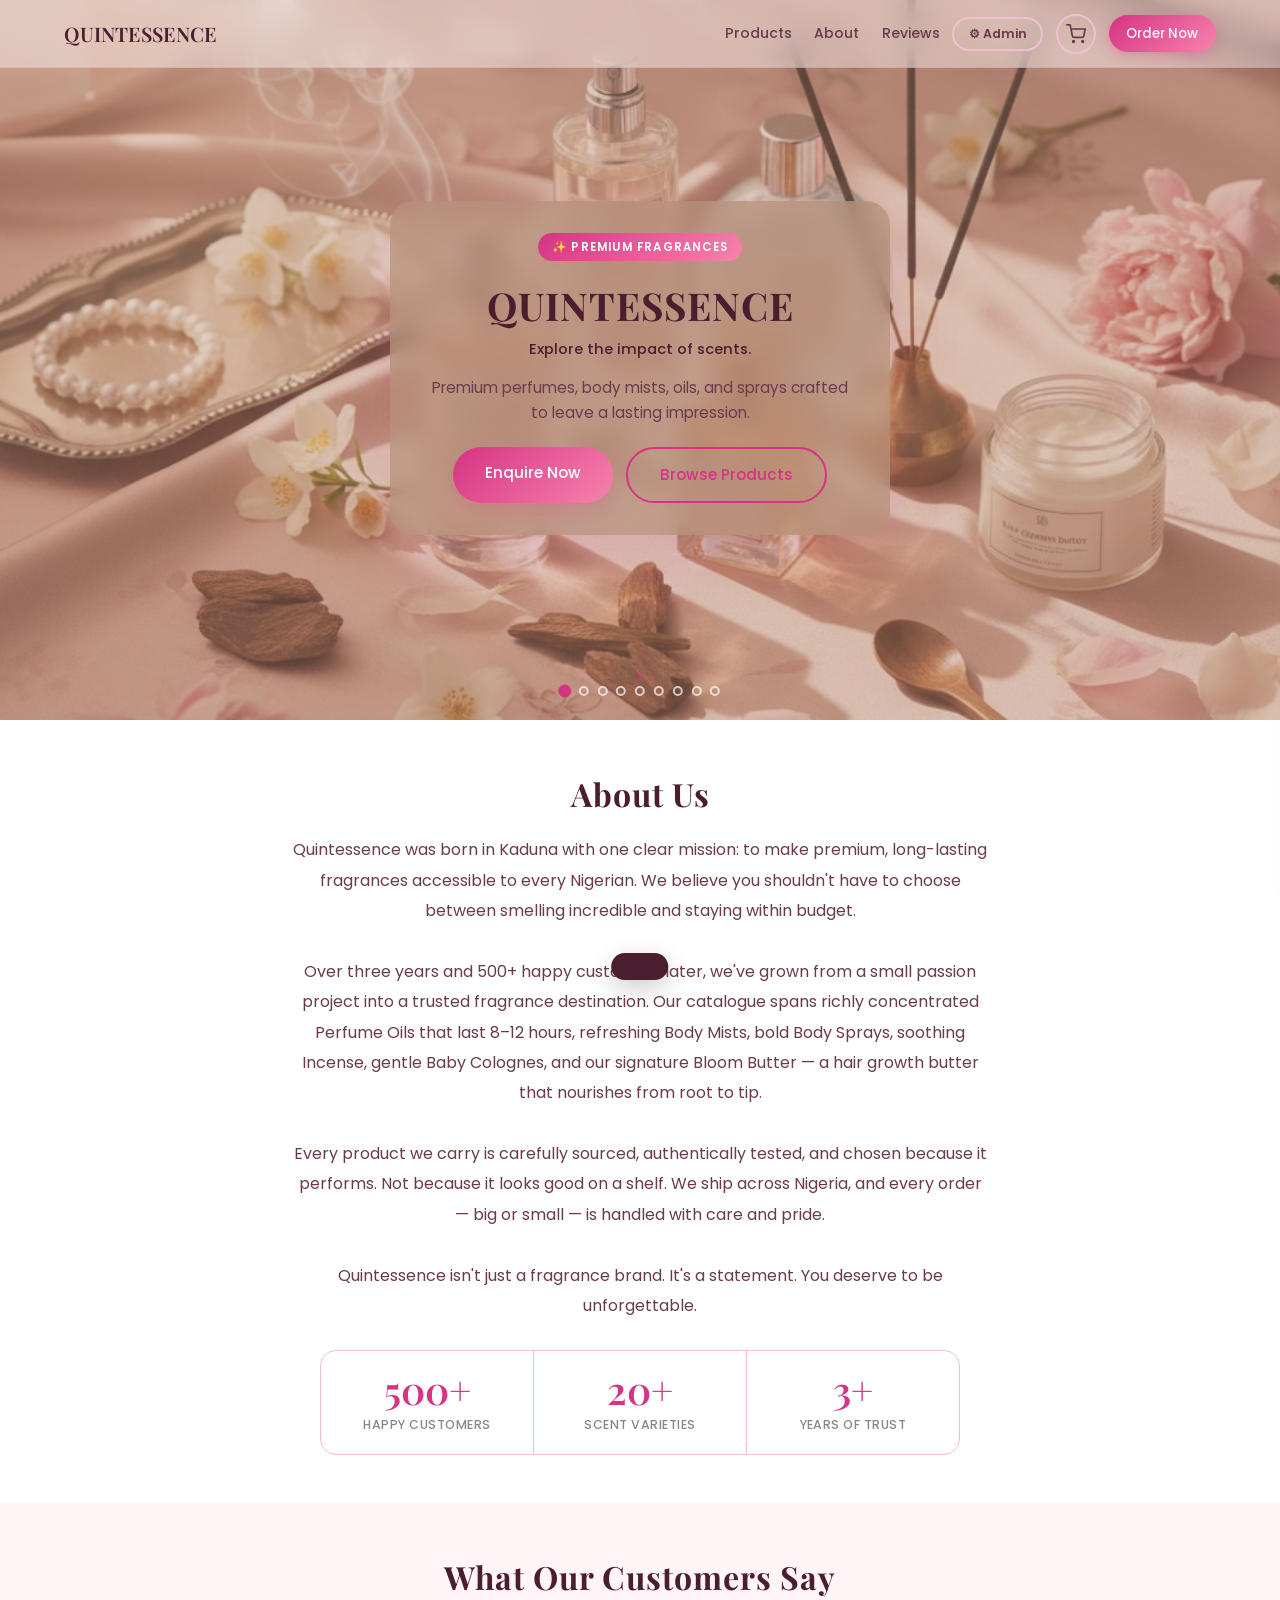
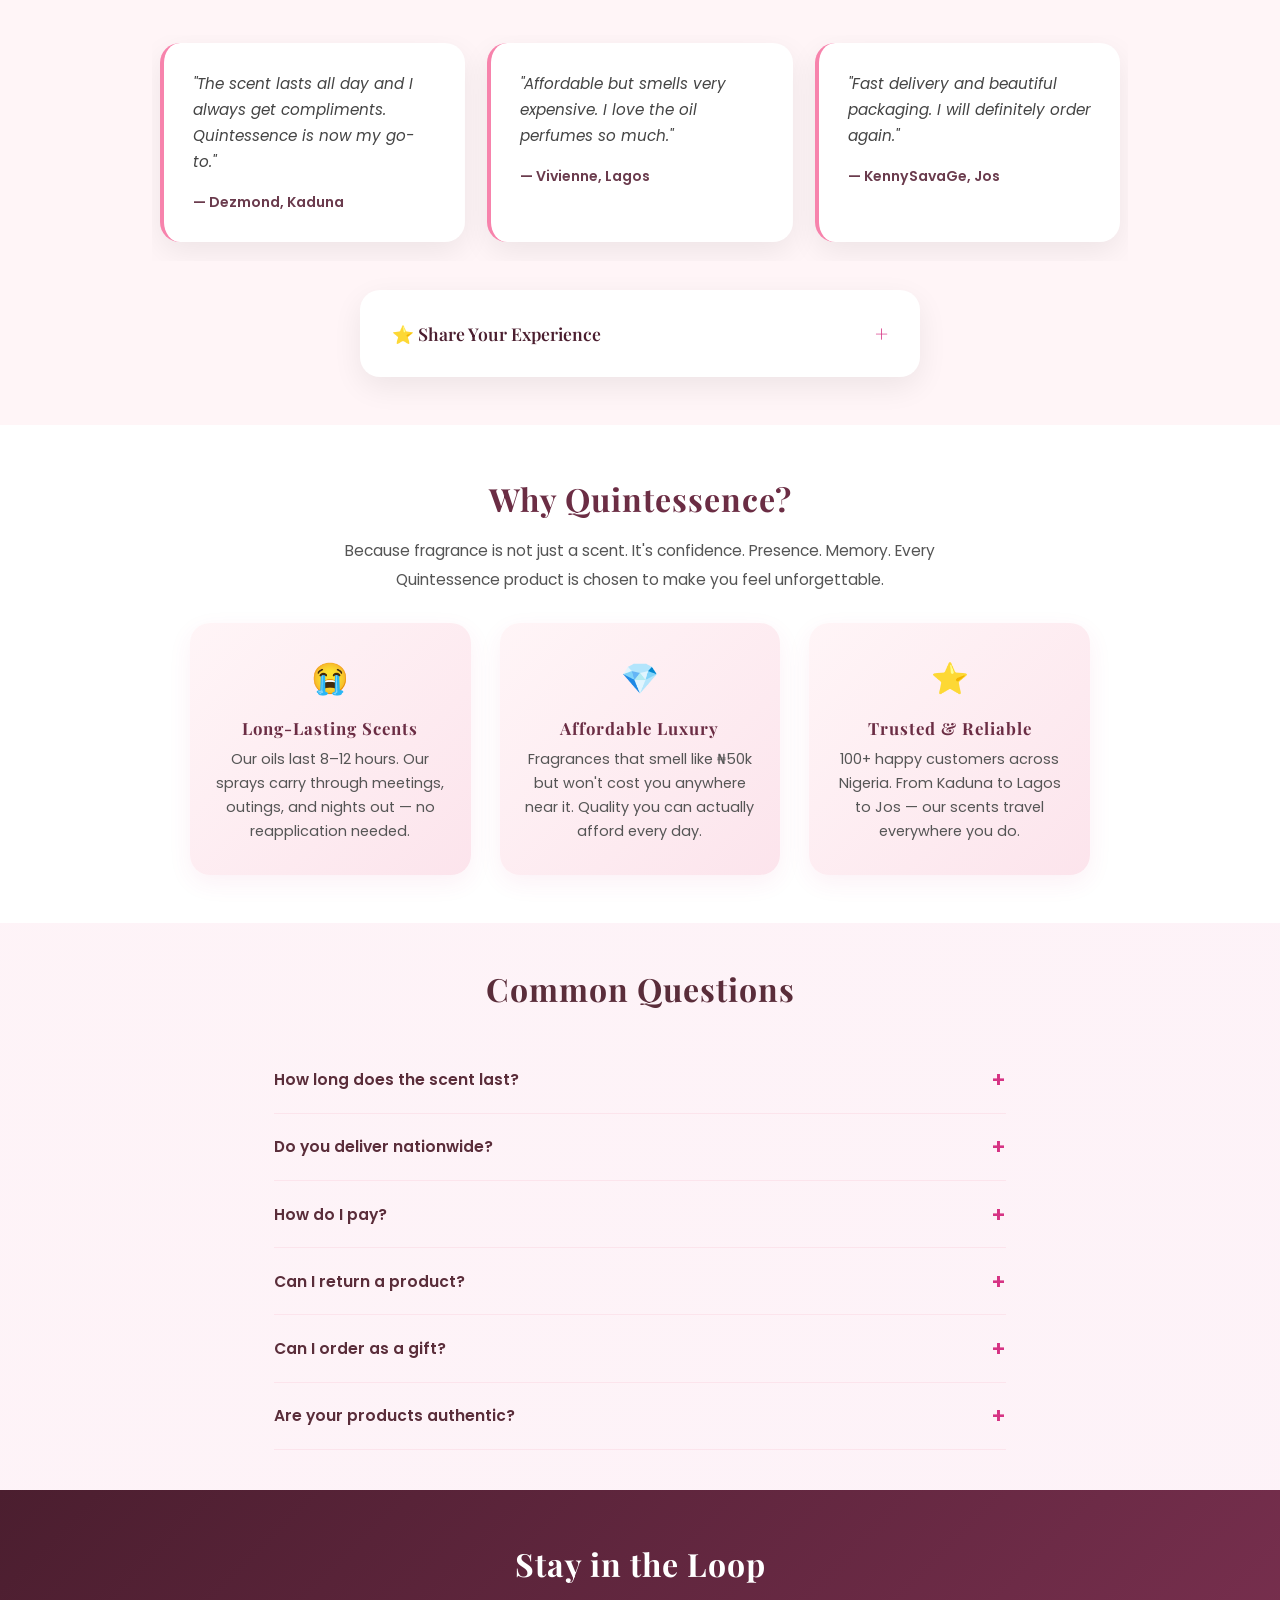
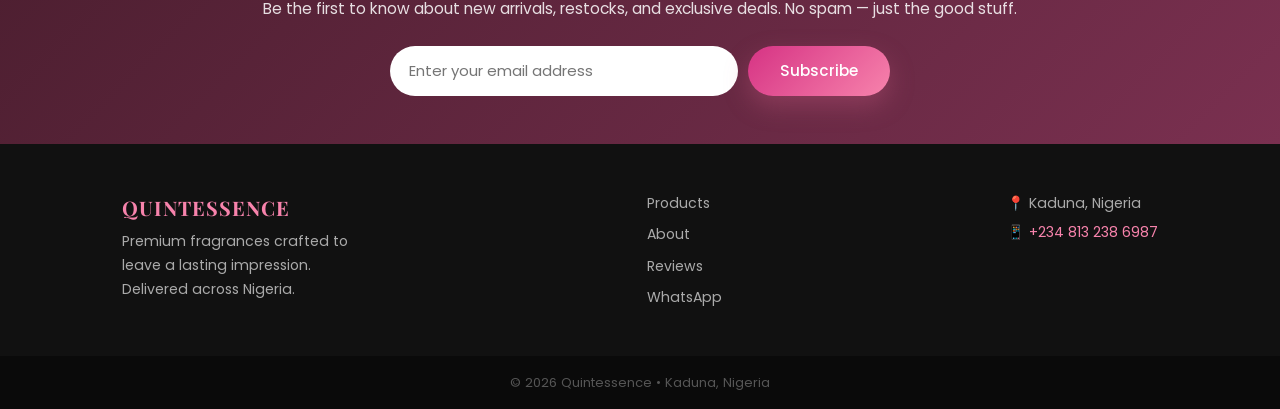
==== commit 9e17065a: "fifteenth commit" ====
--- a/index.html
+++ b/index.html
@@ -515,7 +515,11 @@
         </button>
       </div>
       <div class="testimonial-submit-wrap">
-        <h3>&#11088; Share Your Experience</h3>
+        <button class="review-toggle-btn" id="reviewToggleBtn" aria-expanded="false">
+          <span>&#11088; Share Your Experience</span>
+          <span class="review-toggle-icon">&#43;</span>
+        </button>
+        <div class="review-form-body" id="reviewFormBody" hidden>
         <form id="testimonialForm" novalidate>
           <div class="t-form-row">
             <div class="t-form-group">
@@ -575,6 +579,7 @@
         <p class="t-success-msg" id="tSuccessMsg">
           &#10003; Thank you! Your review has been submitted.
         </p>
+        </div><!-- /.review-form-body -->
       </div>
     </section>
 
@@ -882,20 +887,9 @@
           <span>Total:</span>
           <span id="cartTotal" class="cart-total-price">&#8358;0</span>
         </div>
-        <a
-          class="cta-btn cart-order-btn"
-          id="cartOrderBtn"
-          href="#"
-          target="_blank"
-          rel="noopener"
-        >
-          <svg width="16" height="16" viewBox="0 0 24 24" fill="currentColor">
-            <path
-              d="M17.472 14.382c-.297-.149-1.758-.867-2.03-.967-.273-.099-.471-.148-.67.15-.197.297-.767.966-.94 1.164-.173.199-.347.223-.644.075-.297-.15-1.255-.463-2.39-1.475-.883-.788-1.48-1.761-1.653-2.059-.173-.297-.018-.458.13-.606.134-.133.298-.347.446-.52.149-.174.198-.298.298-.497.099-.198.05-.371-.025-.52-.075-.149-.669-1.612-.916-2.207-.242-.579-.487-.5-.669-.51-.173-.008-.371-.01-.57-.01-.198 0-.52.074-.792.372-.272.297-1.04 1.016-1.04 2.479 0 1.462 1.065 2.875 1.213 3.074.149.198 2.096 3.2 5.077 4.487.709.306 1.262.489 1.694.625.712.227 1.36.195 1.871.118.571-.085 1.758-.719 2.006-1.413.248-.694.248-1.289.173-1.413-.074-.124-.272-.198-.57-.347m-5.421 7.403h-.004a9.87 9.87 0 01-5.031-1.378l-.361-.214-3.741.982.998-3.648-.235-.374a9.86 9.86 0 01-1.51-5.26c.001-5.45 4.436-9.884 9.888-9.884 2.64 0 5.122 1.03 6.988 2.898a9.825 9.825 0 012.893 6.994c-.003 5.45-4.437 9.884-9.885 9.884m8.413-18.297A11.815 11.815 0 0012.05 0C5.495 0 .16 5.335.157 11.892c0 2.096.547 4.142 1.588 5.945L.057 24l6.305-1.654a11.882 11.882 0 005.683 1.448h.005c6.554 0 11.89-5.335 11.893-11.893a11.821 11.821 0 00-3.48-8.413z"
-            />
-          </svg>
-          Order via WhatsApp
-        </a>
+        <button class="cta-btn cart-order-btn" id="cartCheckoutBtn">
+          &#128722; Checkout
+        </button>
         <button class="cart-clear-btn" id="cartClearBtn">Clear cart</button>
       </div>
     </aside>
@@ -941,13 +935,33 @@
             <h2>QUINTESSENCE</h2>
             <span>Admin Panel</span>
           </div>
-          <nav class="sidebar-nav">
+          <!-- Mobile nav bar -->
+          <div class="sidebar-mobile-bar">
+            <button class="sidebar-nav-toggle" id="sidebarNavToggle" aria-label="Open menu">
+              <span></span><span></span><span></span>
+            </button>
+            <span class="sidebar-mobile-title" id="sidebarMobileTitle">Products</span>
+            <button class="close-admin-btn" id="closeAdminBtn" title="Back to Site">
+              <span class="btn-text">&#8592; Back to Site</span>
+            </button>
+            <button class="logout-btn" id="logoutBtn" title="Logout">
+              <span class="btn-text">&#128682; Logout</span>
+            </button>
+          </div>
+          <!-- Nav links (desktop sidebar / mobile dropdown) -->
+          <nav class="sidebar-nav" id="sidebarNav">
             <button class="sidebar-link active" data-tab="products">
               &#128717; Products
             </button>
             <button class="sidebar-link" data-tab="videos">
               &#127909; Videos
             </button>
+            <button class="sidebar-link" data-tab="orders">
+              &#128220; Orders
+            </button>
+            <button class="sidebar-link" data-tab="analytics">
+              &#128202; Analytics
+            </button>
             <button class="sidebar-link" data-tab="subscribers">
               &#128140; Subscribers
             </button>
@@ -955,16 +969,15 @@
               &#9881; Settings
             </button>
           </nav>
-          <button
-            class="close-admin-btn"
-            id="closeAdminBtn"
-            title="Back to Site"
-          >
-            <span class="btn-text">&#8592; Back to Site</span>
-          </button>
-          <button class="logout-btn" id="logoutBtn" title="Logout">
-            <span class="btn-text">&#128682; Logout</span>
-          </button>
+          <!-- Desktop-only action buttons -->
+          <div class="sidebar-actions">
+            <button class="close-admin-btn" id="closeAdminBtnDesktop" title="Back to Site">
+              <span class="btn-text">&#8592; Back to Site</span>
+            </button>
+            <button class="logout-btn" id="logoutBtnDesktop" title="Logout">
+              <span class="btn-text">&#128682; Logout</span>
+            </button>
+          </div>
         </aside>
         <main class="admin-main">
           <div class="admin-header">
@@ -1028,6 +1041,57 @@
                   </tr>
                 </tbody>
               </table>
+            </div>
+          </div>
+          <!-- ORDERS TAB -->
+          <div id="tab-orders" class="tab-content">
+            <div class="section-header">
+              <h3>Orders</h3>
+              <span id="orderCount" class="badge sub-count-badge"></span>
+            </div>
+            <div class="admin-table-wrap">
+              <div class="admin-table-wrapper">
+                <table class="admin-table">
+                  <thead>
+                    <tr>
+                      <th>Ref</th>
+                      <th>Customer</th>
+                      <th>Phone</th>
+                      <th>Items</th>
+                      <th>Total</th>
+                      <th>Status</th>
+                      <th>Date</th>
+                      <th>Actions</th>
+                    </tr>
+                  </thead>
+                  <tbody id="ordersTableBody">
+                    <tr>
+                      <td colspan="8" class="loading-cell">
+                        Loading orders...
+                      </td>
+                    </tr>
+                  </tbody>
+                </table>
+              </div>
+            </div>
+          </div>
+          <!-- ANALYTICS TAB -->
+          <div id="tab-analytics" class="tab-content">
+            <div class="section-header"><h3>Analytics</h3></div>
+            <div class="analytics-grid" id="analyticsGrid"></div>
+            <div class="analytics-charts">
+              <div class="analytics-card">
+                <h4>&#128717; Products by Category</h4>
+                <div id="chartCategories" class="bar-chart"></div>
+              </div>
+              <div class="analytics-card">
+                <h4>&#128200; Subscribers Over Time</h4>
+                <div id="chartSubscribers" class="bar-chart"></div>
+              </div>
+              <div class="analytics-card">
+                <h4>&#128220; Orders by Status</h4>
+                <div id="chartOrders" class="bar-chart"></div>
+              </div>
             </div>
           </div>
           <!-- SUBSCRIBERS TAB -->
@@ -1842,5 +1906,56 @@
         </div>
       </div>
     </div>
+    <!-- CHECKOUT MODAL -->
+    <div class="modal-overlay" id="checkoutModal" style="display: none">
+      <div class="modal-box checkout-box">
+        <button class="modal-close" id="checkoutClose" aria-label="Close">
+          &#10005;
+        </button>
+        <h3 class="checkout-title">&#128722; Complete Your Order</h3>
+        <div class="checkout-summary" id="checkoutSummary"></div>
+        <div class="checkout-total-row">
+          <span>Total</span>
+          <span id="checkoutTotal" class="checkout-total-price"></span>
+        </div>
+        <div class="checkout-fields">
+          <div class="form-group">
+            <label for="checkoutName">Full Name *</label>
+            <input
+              type="text"
+              id="checkoutName"
+              placeholder="e.g. Amina Yusuf"
+              autocomplete="name"
+              maxlength="80"
+            />
+          </div>
+          <div class="form-group">
+            <label for="checkoutPhone">WhatsApp / Phone Number *</label>
+            <input
+              type="tel"
+              id="checkoutPhone"
+              placeholder="e.g. 08012345678"
+              autocomplete="tel"
+              maxlength="20"
+            />
+          </div>
+        </div>
+        <p id="checkoutError" class="checkout-error"></p>
+        <button class="cta-btn checkout-submit-btn" id="checkoutSubmitBtn">
+          <svg
+            width="15"
+            height="15"
+            viewBox="0 0 24 24"
+            fill="currentColor"
+            style="flex-shrink: 0"
+          >
+            <path
+              d="M17.472 14.382c-.297-.149-1.758-.867-2.03-.967-.273-.099-.471-.148-.67.15-.197.297-.767.966-.94 1.164-.173.199-.347.223-.644.075-.297-.15-1.255-.463-2.39-1.475-.883-.788-1.48-1.761-1.653-2.059-.173-.297-.018-.458.13-.606.134-.133.298-.347.446-.52.149-.174.198-.298.298-.497.099-.198.05-.371-.025-.52-.075-.149-.669-1.612-.916-2.207-.242-.579-.487-.5-.669-.51-.173-.008-.371-.01-.57-.01-.198 0-.52.074-.792.372-.272.297-1.04 1.016-1.04 2.479 0 1.462 1.065 2.875 1.213 3.074.149.198 2.096 3.2 5.077 4.487.709.306 1.262.489 1.694.625.712.227 1.36.195 1.871.118.571-.085 1.758-.719 2.006-1.413.248-.694.248-1.289.173-1.413-.074-.124-.272-.198-.57-.347m-5.421 7.403h-.004a9.87 9.87 0 01-5.031-1.378l-.361-.214-3.741.982.998-3.648-.235-.374a9.86 9.86 0 01-1.51-5.26c.001-5.45 4.436-9.884 9.888-9.884 2.64 0 5.122 1.03 6.988 2.898a9.825 9.825 0 012.893 6.994c-.003 5.45-4.437 9.884-9.885 9.884m8.413-18.297A11.815 11.815 0 0012.05 0C5.495 0 .16 5.335.157 11.892c0 2.096.547 4.142 1.588 5.945L.057 24l6.305-1.654a11.882 11.882 0 005.683 1.448h.005c6.554 0 11.89-5.335 11.893-11.893a11.821 11.821 0 00-3.48-8.413z"
+            />
+          </svg>
+          Place Order via WhatsApp
+        </button>
+      </div>
+    </div>
   </body>
-</html>
+</html>
--- a/style.css
+++ b/style.css
@@ -621,7 +621,7 @@
   flex: 1;
   scrollbar-width: none;
   -ms-overflow-style: none;
-  justify-content: center;
+  justify-content: safe center;
   align-items: stretch;
 }
 .product-carousel::-webkit-scrollbar {
@@ -744,6 +744,7 @@
   flex: 1;
   scrollbar-width: none;
   -ms-overflow-style: none;
+  justify-content: safe center;
 }
 .carousel::-webkit-scrollbar {
   display: none;
@@ -839,7 +840,11 @@
   font-size: clamp(1.5rem, 4vw, 2rem);
 }
 .testimonial-carousel-wrap {
+  position: relative;
+  display: flex;
+  align-items: center;
   max-width: 1060px;
+  margin: 0 auto;
 }
 .testimonial-carousel {
   display: flex;
@@ -860,8 +865,8 @@
   display: none;
 }
 .testimonial-card {
-  flex: 0 0 280px;
-  min-width: 280px;
+  flex: 0 0 calc((100% - 2 * 1.4rem) / 3);
+  min-width: calc((100% - 2 * 1.4rem) / 3);
   scroll-snap-align: start;
   background: white;
   padding: 1.8rem;
@@ -919,6 +924,34 @@
   font-size: 1.15rem;
   margin-bottom: 1.2rem;
   text-align: center;
+}
+.review-toggle-btn {
+  display: flex;
+  align-items: center;
+  justify-content: space-between;
+  width: 100%;
+  background: none;
+  border: none;
+  cursor: pointer;
+  font-family: "Playfair Display", serif;
+  color: var(--pink-dark);
+  font-size: 1.1rem;
+  font-weight: 600;
+  padding: 0;
+  gap: 0.5rem;
+}
+.review-toggle-icon {
+  font-size: 1.4rem;
+  font-weight: 300;
+  color: var(--pink-btn);
+  transition: transform 0.25s ease;
+  line-height: 1;
+}
+.review-toggle-btn[aria-expanded="true"] .review-toggle-icon {
+  transform: rotate(45deg);
+}
+.review-form-body {
+  margin-top: 1.4rem;
 }
 .t-form-row {
   display: grid;
@@ -1575,6 +1608,9 @@
   text-transform: uppercase;
   letter-spacing: 2px;
 }
+/* Mobile-only elements — hidden on desktop */
+.sidebar-mobile-bar { display: none; }
+.sidebar-actions    { display: block; }
 .sidebar-nav {
   flex: 1;
   padding: 1.2rem 0;
@@ -2022,7 +2058,10 @@
   border-radius: 15px;
   padding: 1.5rem;
   box-shadow: 0 4px 18px rgba(0, 0, 0, 0.06);
-  max-width: 480px;
+  max-width: 680px;
+  width: 100%;
+  margin-left: auto;
+  margin-right: auto;
 }
 .settings-card h4 {
   color: var(--pink-dark);
@@ -2129,7 +2168,8 @@
     gap: 1.2rem;
   }
   .testimonial-card {
-    flex: 0 0 260px;
+    flex: 0 0 calc(50% - 0.6rem);
+    min-width: calc(50% - 0.6rem);
   }
 }
 
@@ -2189,8 +2229,8 @@
     gap: 1rem;
   }
   .card {
-    flex: 0 0 160px;
-    min-width: 160px;
+    flex: 0 0 calc(50% - 0.5rem);
+    min-width: calc(50% - 0.5rem);
   }
   .card img {
     height: 140px;
@@ -2201,8 +2241,8 @@
     gap: 1rem;
   }
   .seller-card {
-    flex: 0 0 160px;
-    min-width: 160px;
+    flex: 0 0 calc(50% - 0.5rem);
+    min-width: calc(50% - 0.5rem);
   }
   .seller-card img {
     height: 140px;
@@ -2213,8 +2253,8 @@
     gap: 1rem;
   }
   .testimonial-card {
-    flex: 0 0 240px;
-    min-width: 240px;
+    flex: 0 0 calc(50% - 0.5rem);
+    min-width: calc(50% - 0.5rem);
   }
   .testimonial-submit-wrap {
     padding: 1.5rem;
@@ -2291,7 +2331,7 @@
     overflow: hidden;
   }
   .admin-main {
-    height: calc(100vh - 56px);
+    height: calc(100vh - 52px);
     flex: 1;
   }
   .sidebar {
@@ -2300,67 +2340,123 @@
     height: auto;
     position: sticky;
     top: 0;
-    flex-direction: row;
-    flex-wrap: nowrap;
-    align-items: center;
+    flex-direction: column;
     padding: 0;
     background: linear-gradient(135deg, var(--pink-dark), var(--pink-mid));
-    z-index: 10;
+    z-index: 100;
   }
   .sidebar-logo {
     display: none;
   }
+  /* Mobile top bar: hamburger + title + action icons */
+  .sidebar-mobile-bar {
+    display: flex;
+    align-items: center;
+    gap: 0.4rem;
+    padding: 0.5rem 0.7rem;
+    height: 52px;
+  }
+  .sidebar-nav-toggle {
+    display: flex;
+    flex-direction: column;
+    justify-content: center;
+    gap: 4px;
+    width: 34px;
+    height: 34px;
+    background: rgba(255,255,255,0.1);
+    border: 1px solid rgba(255,255,255,0.2);
+    border-radius: 8px;
+    cursor: pointer;
+    flex-shrink: 0;
+    padding: 5px 7px;
+  }
+  .sidebar-nav-toggle span {
+    display: block;
+    height: 2px;
+    background: white;
+    border-radius: 2px;
+    width: 100%;
+    transition: all 0.2s;
+  }
+  .sidebar-nav-toggle.open span:nth-child(1) {
+    transform: translateY(6px) rotate(45deg);
+  }
+  .sidebar-nav-toggle.open span:nth-child(2) {
+    opacity: 0;
+  }
+  .sidebar-nav-toggle.open span:nth-child(3) {
+    transform: translateY(-6px) rotate(-45deg);
+  }
+  .sidebar-mobile-title {
+    flex: 1;
+    color: var(--pink-light);
+    font-size: 0.88rem;
+    font-weight: 600;
+    font-family: "Poppins", sans-serif;
+    white-space: nowrap;
+    overflow: hidden;
+    text-overflow: ellipsis;
+  }
+  /* Mobile action buttons in top bar */
+  .sidebar-mobile-bar .close-admin-btn,
+  .sidebar-mobile-bar .logout-btn {
+    display: flex;
+    margin: 0;
+    padding: 0.38rem 0.55rem;
+    flex-shrink: 0;
+  }
+  .sidebar-mobile-bar .close-admin-btn .btn-text,
+  .sidebar-mobile-bar .logout-btn .btn-text {
+    display: none;
+  }
+  .sidebar-mobile-bar .close-admin-btn::before {
+    content: "←";
+    font-size: 1rem;
+    color: var(--pink-light);
+  }
+  .sidebar-mobile-bar .logout-btn::before {
+    content: "⏻";
+    font-size: 0.9rem;
+  }
+  /* Hide desktop action buttons on mobile */
+  .sidebar-actions {
+    display: none;
+  }
+  /* Dropdown nav panel */
   .sidebar-nav {
+    display: none;
+    flex-direction: column;
+    width: 100%;
+    padding: 0.3rem 0 0.5rem;
+    background: linear-gradient(180deg, rgba(0,0,0,0.15) 0%, transparent 100%);
+    border-top: 1px solid rgba(255,255,255,0.1);
+    gap: 0;
+  }
+  .sidebar-nav.open {
     display: flex;
-    flex-direction: row;
-    overflow-x: auto;
-    padding: 0.35rem 0.5rem;
-    flex: 1;
-    scrollbar-width: none;
-    -ms-overflow-style: none;
-    gap: 0.2rem;
-  }
-  .sidebar-nav::-webkit-scrollbar {
-    display: none;
   }
   .sidebar-link {
     white-space: nowrap;
-    padding: 0.5rem 0.85rem;
-    font-size: 0.8rem;
+    padding: 0.65rem 1.1rem;
+    font-size: 0.85rem;
     border-right: none !important;
+    border-left: 3px solid transparent;
+    text-align: left;
+    width: 100%;
   }
   .sidebar-link.active {
-    border-bottom: 3px solid var(--pink-light);
-    border-right: none;
+    border-left: 3px solid var(--pink-light);
+    border-bottom: none;
     background: rgba(247, 131, 172, 0.18);
-  }
-  .close-admin-btn {
-    margin: 0.35rem 0.3rem 0.35rem auto;
-    padding: 0.42rem 0.65rem;
-    font-size: 0.82rem;
-    flex-shrink: 0;
-  }
-  .close-admin-btn .btn-text {
+    color: white;
+  }
+  /* Hide original desktop close/logout */
+  .sidebar > .close-admin-btn,
+  .sidebar > .logout-btn {
     display: none;
   }
-  .close-admin-btn::before {
-    content: "←";
-    font-size: 1rem;
-  }
-  .logout-btn {
-    margin: 0.35rem 0.3rem;
-    padding: 0.42rem 0.65rem;
-    font-size: 0.73rem;
-  }
-  .logout-btn .btn-text {
-    display: none;
-  }
-  .logout-btn::before {
-    content: "⏻";
-    font-size: 0.9rem;
-  }
   .admin-main {
-    padding: 1.2rem 1rem;
+    padding: 1.2rem 1rem 2rem;
   }
   .admin-header {
     flex-direction: column;
@@ -2375,6 +2471,9 @@
   }
   .t-form-row {
     grid-template-columns: 1fr;
+  }
+  .tab-content.active {
+    padding: 1.4rem 1rem 2.5rem;
   }
 }
 
@@ -2437,8 +2536,8 @@
     gap: 0.8rem;
   }
   .card {
-    flex: 0 0 150px;
-    min-width: 150px;
+    flex: 0 0 calc(50% - 0.4rem);
+    min-width: calc(50% - 0.4rem);
   }
   .card img {
     height: 125px;
@@ -2452,8 +2551,8 @@
     gap: 0.8rem;
   }
   .seller-card {
-    flex: 0 0 150px;
-    min-width: 150px;
+    flex: 0 0 calc(50% - 0.4rem);
+    min-width: calc(50% - 0.4rem);
   }
   .seller-card img {
     height: 125px;
@@ -2468,8 +2567,8 @@
 
   /* Testimonials */
   .testimonial-card {
-    flex: 0 0 220px;
-    min-width: 220px;
+    flex: 0 0 calc(50% - 0.4rem);
+    min-width: calc(50% - 0.4rem);
     padding: 1.3rem;
   }
   .testimonial-card p {
@@ -2626,14 +2725,15 @@
     font-size: 0.74rem;
   }
   .card {
-    flex: 0 0 130px;
-    min-width: 130px;
+    flex: 0 0 calc(50% - 0.4rem);
+    min-width: calc(50% - 0.4rem);
   }
   .card img {
     height: 105px;
   }
   .seller-card {
-    flex: 0 1 130px;
+    flex: 0 0 calc(50% - 0.4rem);
+    min-width: calc(50% - 0.4rem);
   }
   .seller-card img {
     height: 105px;
@@ -3202,8 +3302,8 @@
     display: none;
   }
   .seller-card {
-    flex: 0 0 160px;
-    min-width: 160px;
+    flex: 0 0 calc(50% - 0.5rem);
+    min-width: calc(50% - 0.5rem);
   }
   .seller-card img {
     height: 140px;
@@ -3224,8 +3324,8 @@
     display: none;
   }
   .seller-card {
-    flex: 0 0 150px;
-    min-width: 150px;
+    flex: 0 0 calc(50% - 0.4rem);
+    min-width: calc(50% - 0.4rem);
   }
   .seller-card img {
     height: 125px;
@@ -3278,7 +3378,7 @@
 }
 @media (max-width: 360px) {
   .seller-card {
-    flex: 0 0 130px;
+    flex: 0 0 calc(50% - 0.4rem);
   }
 
   /* Carousel dots tiny */
@@ -3670,3 +3770,274 @@
     gap: 0.45rem;
   }
 }
+
+/* ═══════════════════════════════════════════════════════════
+   CHECKOUT MODAL
+═══════════════════════════════════════════════════════════ */
+.checkout-box {
+  max-width: 480px;
+  width: min(94vw, 480px);
+  padding: 2rem 1.8rem;
+  position: relative;
+}
+.checkout-title {
+  font-family: "Playfair Display", serif;
+  font-size: 1.15rem;
+  color: var(--pink-dark);
+  margin-bottom: 1.1rem;
+  text-align: center;
+}
+.checkout-summary {
+  border: 1.5px solid var(--pink-border);
+  border-radius: 12px;
+  padding: 0.75rem 1rem;
+  margin-bottom: 0.6rem;
+  max-height: 180px;
+  overflow-y: auto;
+  background: #fff8fa;
+}
+.checkout-line {
+  display: flex;
+  justify-content: space-between;
+  align-items: baseline;
+  gap: 0.5rem;
+  padding: 0.28rem 0;
+  border-bottom: 1px solid rgba(214, 51, 132, 0.07);
+  font-size: 0.86rem;
+}
+.checkout-line:last-child {
+  border-bottom: none;
+}
+.checkout-line-name {
+  color: #3a1f2d;
+  font-weight: 500;
+}
+.checkout-line-qty {
+  color: #999;
+  font-weight: 400;
+  font-size: 0.8rem;
+}
+.checkout-line-price {
+  color: var(--pink-btn);
+  font-weight: 600;
+  white-space: nowrap;
+}
+.checkout-total-row {
+  display: flex;
+  justify-content: space-between;
+  font-weight: 700;
+  font-size: 1rem;
+  color: var(--pink-dark);
+  padding: 0.5rem 0 1rem;
+  border-bottom: 1.5px solid var(--pink-border);
+  margin-bottom: 1rem;
+}
+.checkout-total-price {
+  color: var(--pink-btn);
+}
+.checkout-fields {
+  display: flex;
+  flex-direction: column;
+  gap: 0.75rem;
+  margin-bottom: 0.8rem;
+}
+.checkout-error {
+  color: #e05;
+  font-size: 0.8rem;
+  min-height: 1.1em;
+  margin-bottom: 0.4rem;
+  text-align: center;
+}
+.checkout-submit-btn {
+  width: 100%;
+  justify-content: center;
+  display: flex;
+  align-items: center;
+  gap: 0.5rem;
+  font-size: 0.95rem;
+  padding: 0.85rem 1rem;
+}
+
+/* ═══════════════════════════════════════════════════════════
+   ORDERS TAB
+═══════════════════════════════════════════════════════════ */
+.order-ref {
+  font-family: "Poppins", monospace;
+  font-size: 0.75rem;
+  background: rgba(214, 51, 132, 0.08);
+  color: var(--pink-dark);
+  padding: 0.2rem 0.5rem;
+  border-radius: 6px;
+  font-weight: 600;
+  white-space: nowrap;
+}
+.order-phone-link {
+  color: #25d366;
+  font-weight: 600;
+  text-decoration: none;
+  font-size: 0.84rem;
+}
+.order-phone-link:hover {
+  text-decoration: underline;
+}
+.order-items-cell {
+  font-size: 0.78rem;
+  color: #666;
+  max-width: 200px;
+  white-space: nowrap;
+  overflow: hidden;
+  text-overflow: ellipsis;
+}
+.order-status-select {
+  background: #fff;
+  border: 1.5px solid var(--pink-border);
+  border-radius: 8px;
+  padding: 0.28rem 0.6rem;
+  font-size: 0.78rem;
+  font-family: "Poppins", sans-serif;
+  color: var(--pink-dark);
+  cursor: pointer;
+  outline: none;
+}
+.order-status-select:focus {
+  border-color: var(--pink-btn);
+}
+
+/* ═══════════════════════════════════════════════════════════
+   ANALYTICS DASHBOARD
+═══════════════════════════════════════════════════════════ */
+.analytics-grid {
+  display: grid;
+  grid-template-columns: repeat(auto-fill, minmax(150px, 1fr));
+  gap: 1rem;
+  padding: 1.2rem 1.4rem 0.5rem;
+}
+.analytics-stat-card {
+  background: #fff;
+  border-radius: 16px;
+  padding: 1.2rem 1rem;
+  text-align: center;
+  box-shadow: 0 4px 18px rgba(214, 51, 132, 0.07);
+  border: 1.5px solid rgba(214, 51, 132, 0.08);
+  transition:
+    transform 0.2s,
+    box-shadow 0.2s;
+}
+.analytics-stat-card:hover {
+  transform: translateY(-3px);
+  box-shadow: 0 8px 24px rgba(214, 51, 132, 0.13);
+}
+.analytics-stat-icon {
+  font-size: 1.5rem;
+  margin-bottom: 0.4rem;
+}
+.analytics-stat-value {
+  font-size: 1.5rem;
+  font-weight: 700;
+  color: var(--pink-dark);
+  font-family: "Playfair Display", serif;
+}
+.analytics-stat-label {
+  font-size: 0.72rem;
+  color: #999;
+  margin-top: 0.2rem;
+  font-weight: 500;
+  text-transform: uppercase;
+  letter-spacing: 0.5px;
+}
+.analytics-charts {
+  display: grid;
+  grid-template-columns: repeat(auto-fill, minmax(280px, 1fr));
+  gap: 1rem;
+  padding: 1rem 1.4rem 1.4rem;
+}
+.analytics-card {
+  background: #fff;
+  border-radius: 16px;
+  padding: 1.2rem 1.2rem 1rem;
+  box-shadow: 0 4px 18px rgba(214, 51, 132, 0.07);
+  border: 1.5px solid rgba(214, 51, 132, 0.08);
+}
+.analytics-card h4 {
+  font-size: 0.88rem;
+  color: var(--pink-dark);
+  margin-bottom: 1rem;
+  font-family: "Poppins", sans-serif;
+  font-weight: 600;
+}
+.bar-chart {
+  display: flex;
+  flex-direction: column;
+  gap: 0.55rem;
+}
+.bar-row {
+  display: flex;
+  align-items: center;
+  gap: 0.6rem;
+}
+.bar-label {
+  font-size: 0.72rem;
+  color: #666;
+  width: 90px;
+  flex-shrink: 0;
+  white-space: nowrap;
+  overflow: hidden;
+  text-overflow: ellipsis;
+}
+.bar-track {
+  flex: 1;
+  height: 10px;
+  background: rgba(214, 51, 132, 0.08);
+  border-radius: 99px;
+  overflow: hidden;
+}
+.bar-fill {
+  height: 100%;
+  background: linear-gradient(90deg, var(--pink-btn), var(--pink-light));
+  border-radius: 99px;
+  transition: width 0.5s ease;
+}
+.bar-value {
+  font-size: 0.72rem;
+  font-weight: 600;
+  color: var(--pink-dark);
+  min-width: 20px;
+  text-align: right;
+}
+.chart-empty {
+  font-size: 0.8rem;
+  color: #bbb;
+  text-align: center;
+  padding: 1rem 0;
+}
+
+/* sub-count-badge reuse for orders */
+.sub-count-badge {
+  background: rgba(214, 51, 132, 0.09);
+  color: var(--pink-mid);
+  padding: 0.25rem 0.7rem;
+  border-radius: 20px;
+  font-size: 0.78rem;
+  font-weight: 600;
+}
+
+@media (max-width: 600px) {
+  .analytics-grid {
+    grid-template-columns: repeat(auto-fill, minmax(120px, 1fr));
+    gap: 0.75rem;
+    padding: 1rem;
+  }
+  .analytics-stat-value {
+    font-size: 1.2rem;
+  }
+  .analytics-charts {
+    grid-template-columns: 1fr;
+    padding: 0.75rem 1rem 1rem;
+  }
+  .checkout-box {
+    padding: 1.5rem 1.2rem;
+  }
+  .settings-card {
+    max-width: 100%;
+  }
+}
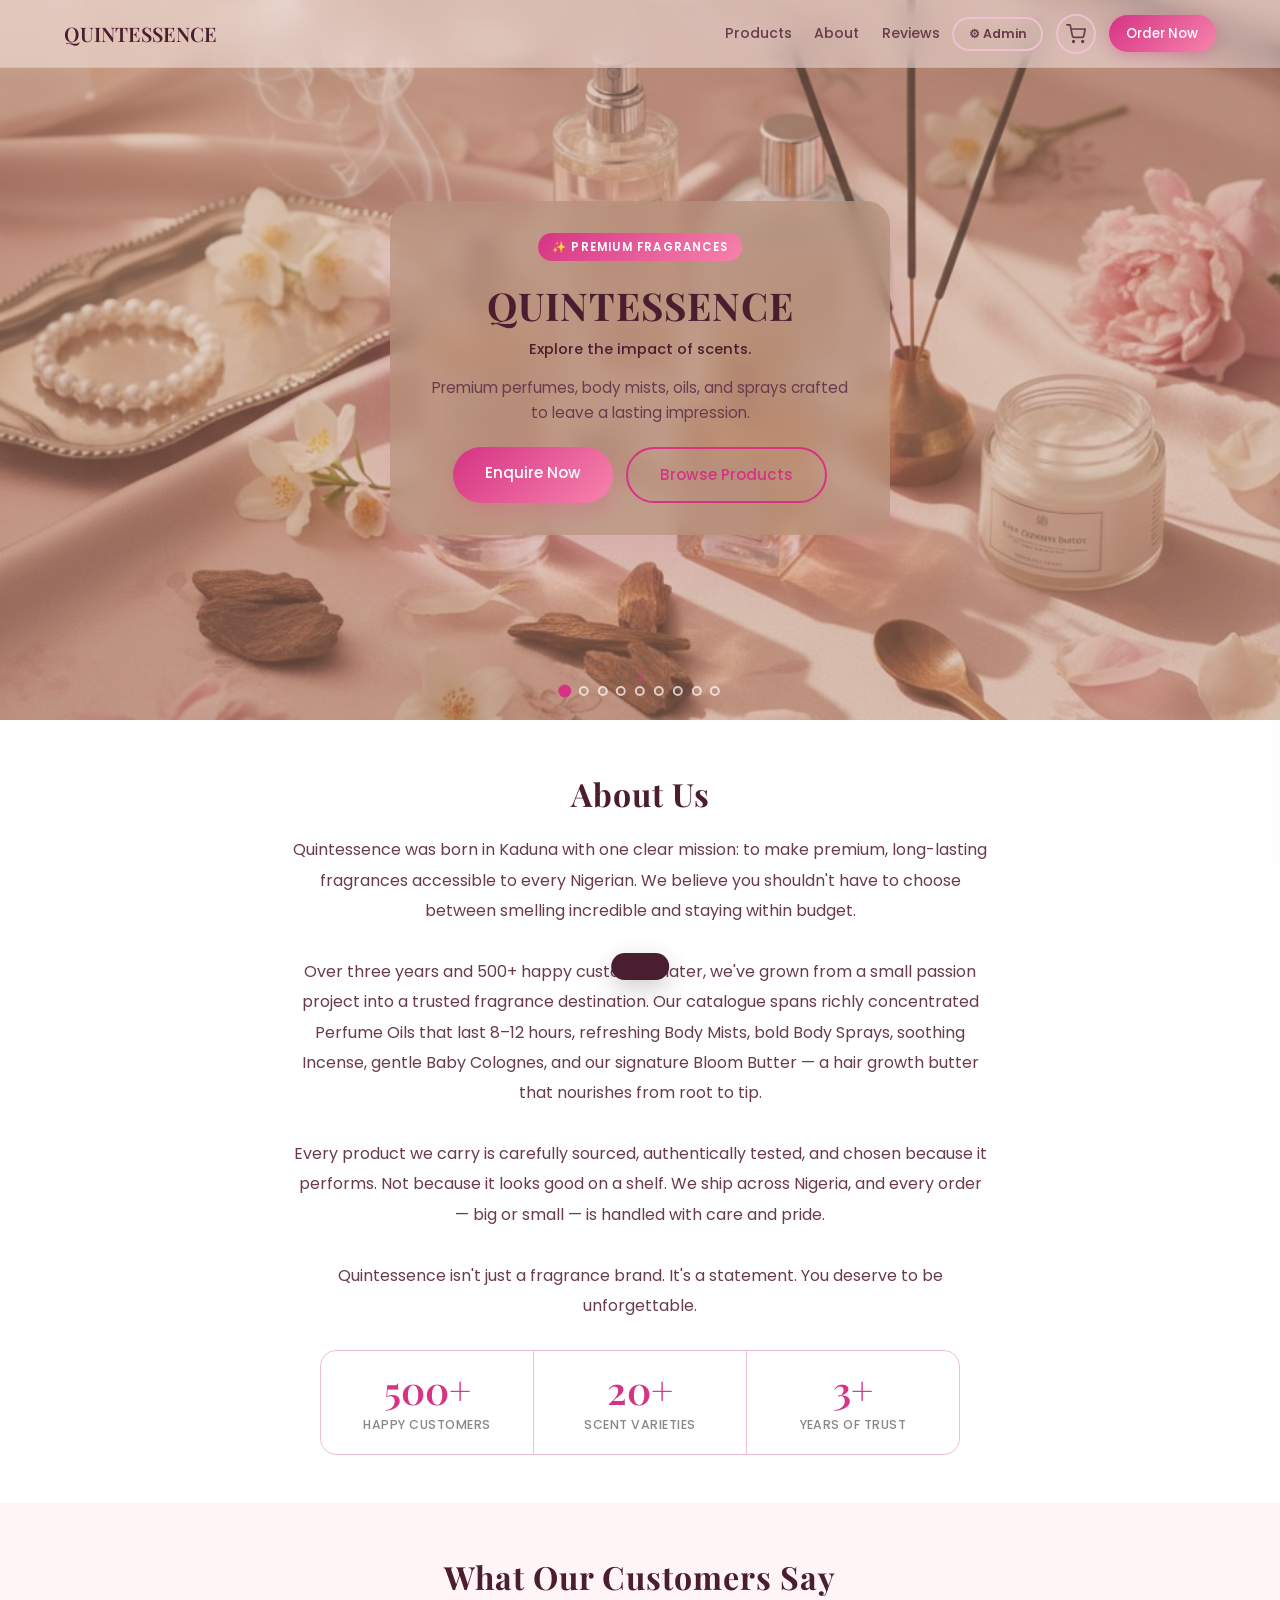
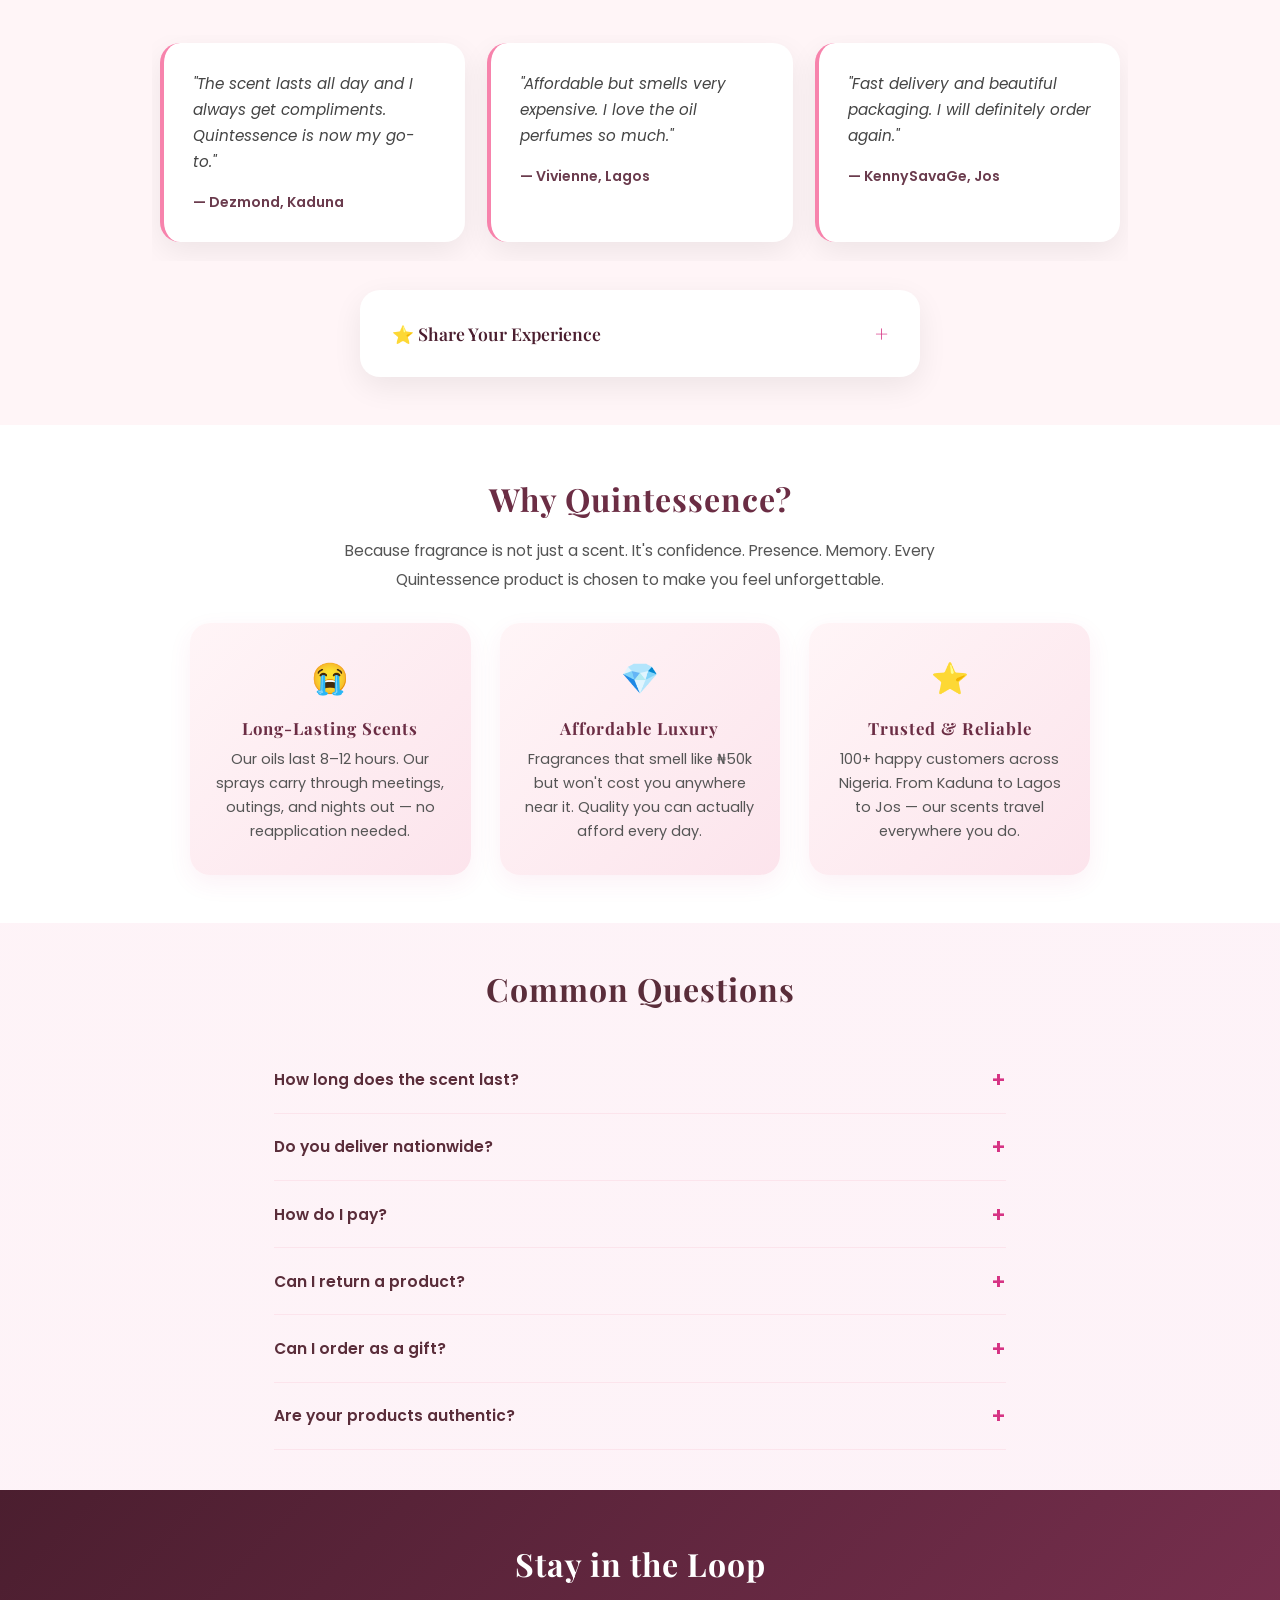
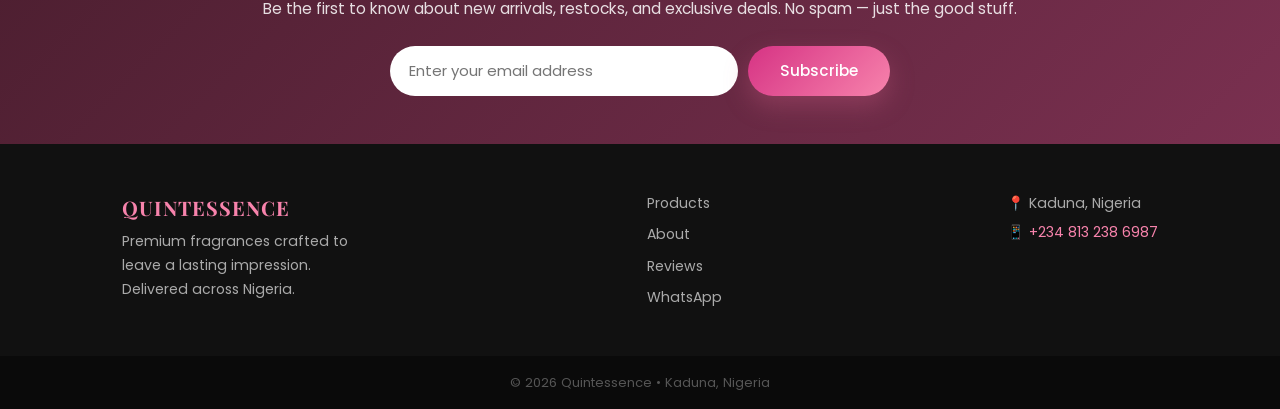
==== commit 6ab04658: "sixteenth commit" ====
--- a/index.html
+++ b/index.html
@@ -1801,7 +1801,6 @@
             <video
               id="vprevVideo"
               controls
-              muted
               playsinline
               preload="metadata"
             ></video>
--- a/style.css
+++ b/style.css
@@ -2704,6 +2704,10 @@
   }
   .settings-row input {
     width: 100%;
+    box-sizing: border-box;
+  }
+  .tab-content.active {
+    padding: 1.4rem 1rem 3rem;
   }
 }
 
@@ -3642,7 +3646,7 @@
   transform-origin: center;
   transition: transform 0.15s ease;
   user-select: none;
-  pointer-events: none; /* frame handles drag, not video */
+  pointer-events: auto; /* allow native controls — drag is handled by frame with controls-area exclusion */
 }
 /* Crop corner markers — visual guide showing the frame boundary */
 .vprev-frame::before,
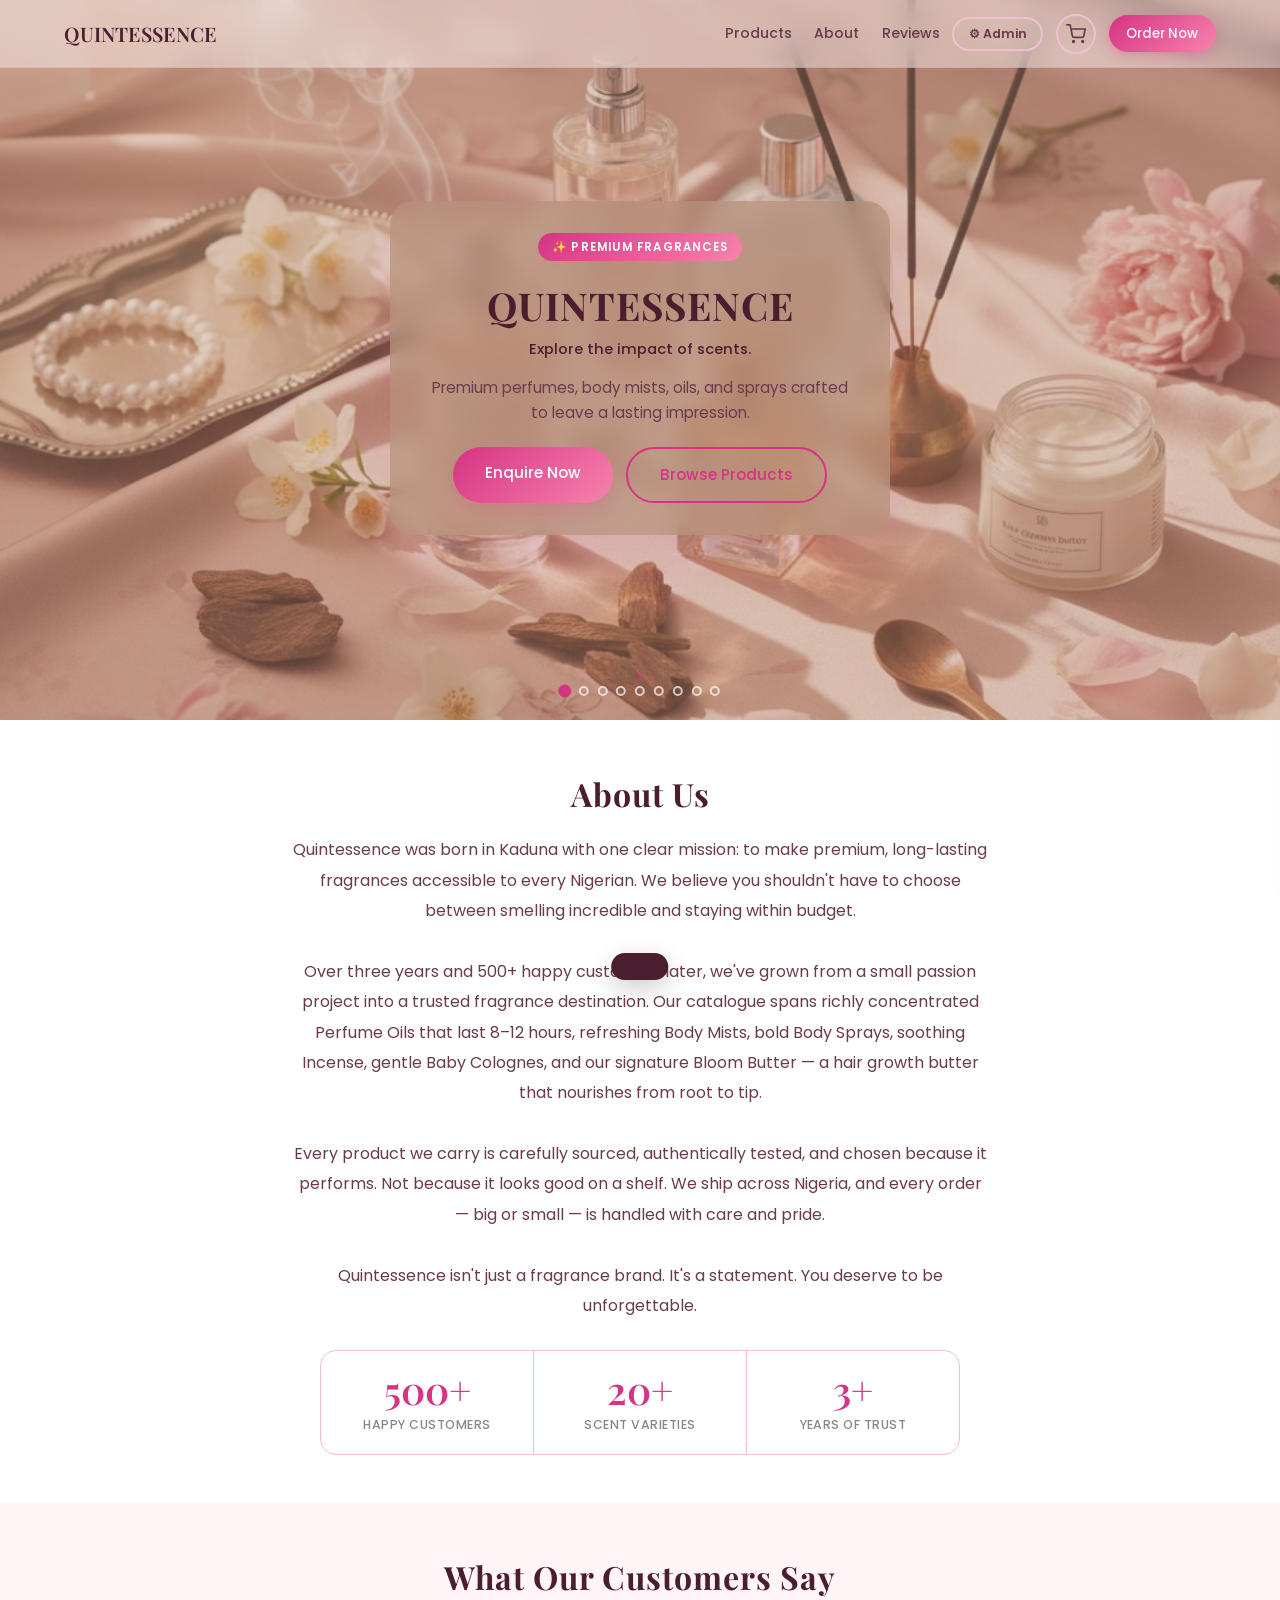
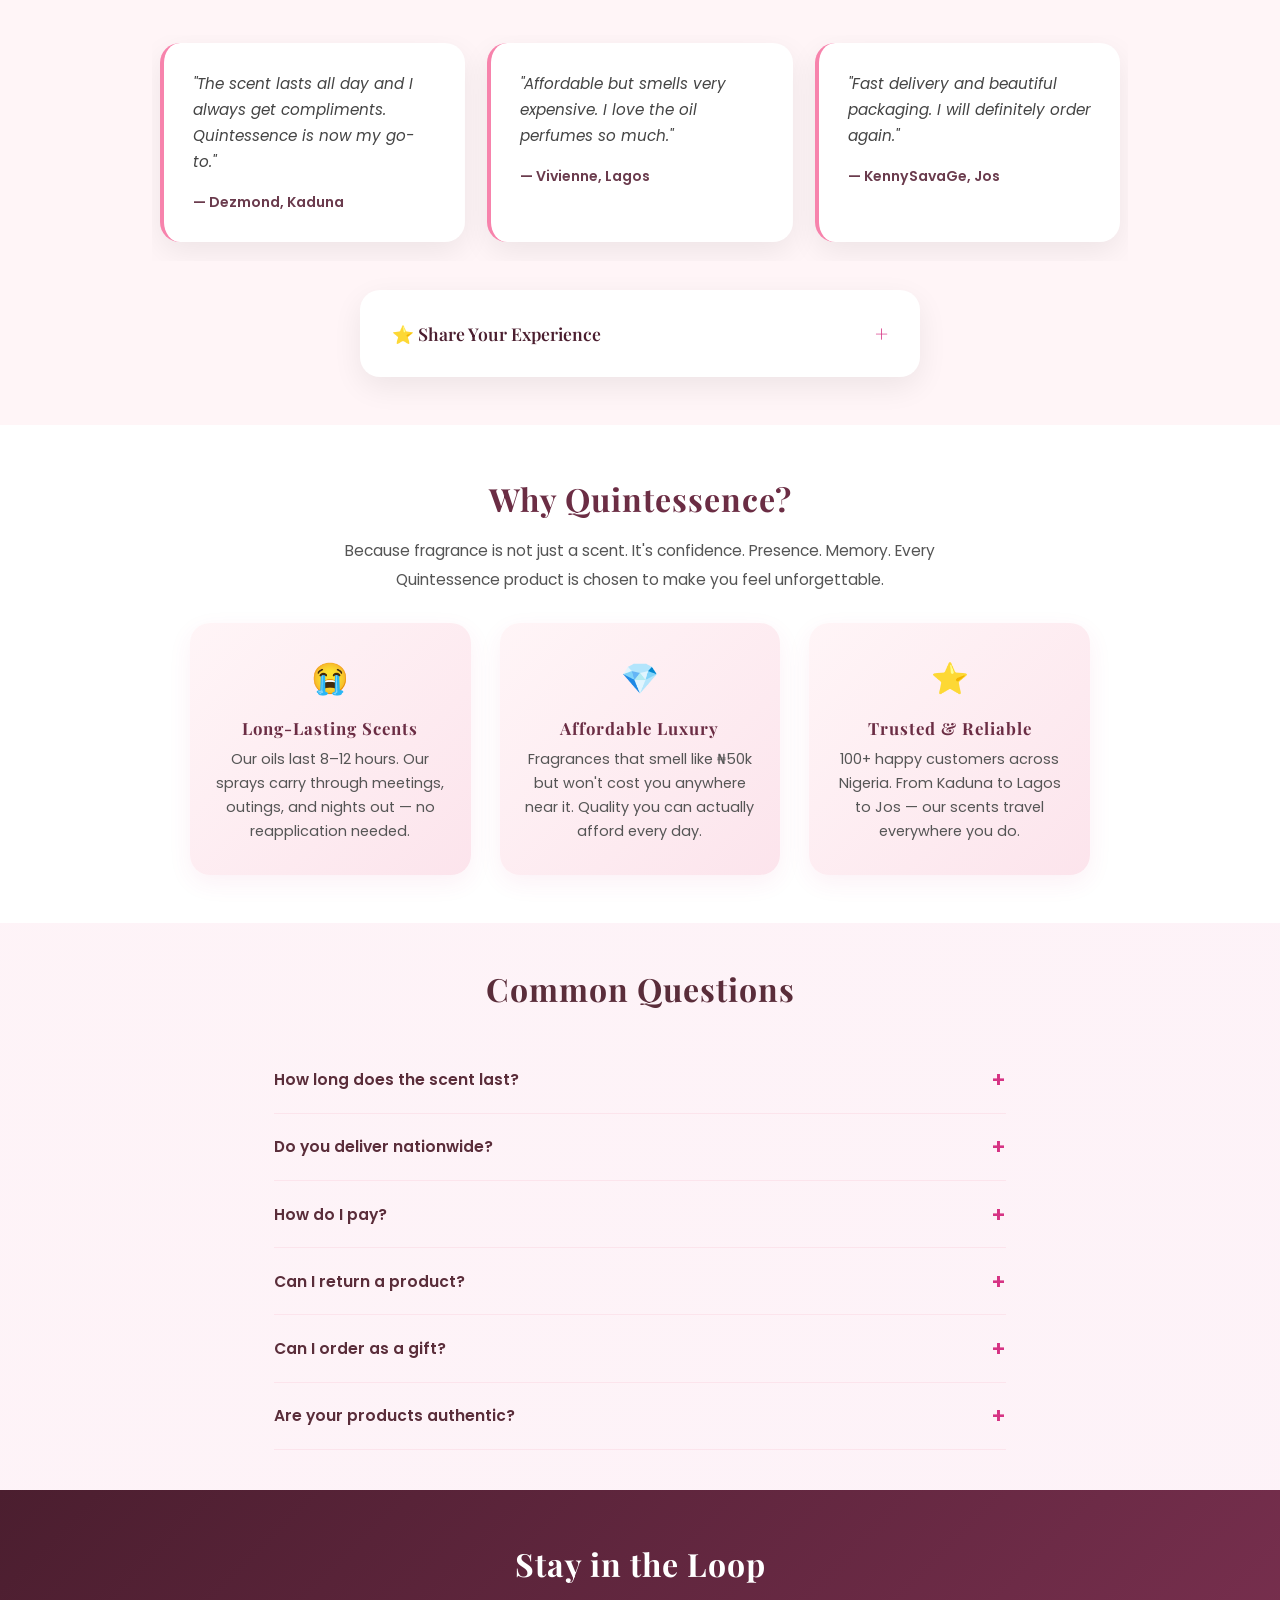
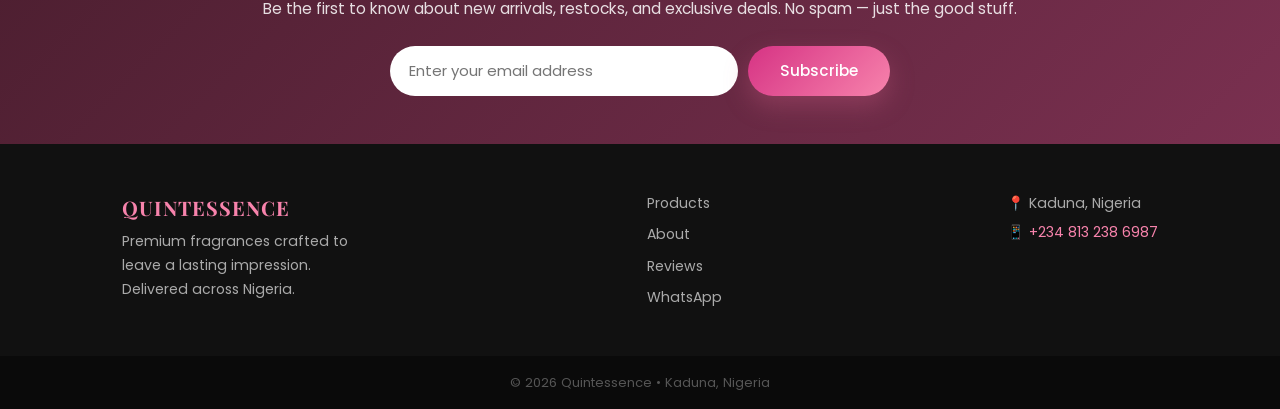
==== commit 7941a4c9: "nineteenth commit" ====
--- a/index.html
+++ b/index.html
@@ -447,6 +447,7 @@
           &#8594;
         </button>
       </div>
+      <div class="swipe-dots" id="prodDots"></div>
       <p class="search-empty" id="searchEmpty" style="display: none">
         No products match "<span id="searchEmptyTerm"></span>"
       </p>
@@ -468,6 +469,7 @@
           &#8594;
         </button>
       </div>
+      <div class="swipe-dots" id="bsDots"></div>
     </section>
 
     <!-- VIDEO GALLERY -->
@@ -514,72 +516,83 @@
           &#8594;
         </button>
       </div>
+      <div class="swipe-dots" id="tDots"></div>
       <div class="testimonial-submit-wrap">
-        <button class="review-toggle-btn" id="reviewToggleBtn" aria-expanded="false">
+        <button
+          class="review-toggle-btn"
+          id="reviewToggleBtn"
+          aria-expanded="false"
+        >
           <span>&#11088; Share Your Experience</span>
           <span class="review-toggle-icon">&#43;</span>
         </button>
         <div class="review-form-body" id="reviewFormBody" hidden>
-        <form id="testimonialForm" novalidate>
-          <div class="t-form-row">
-            <div class="t-form-group">
-              <label for="tName">Your Name *</label>
-              <input type="text" id="tName" placeholder="e.g. Amara" required />
-            </div>
-            <div class="t-form-group">
-              <label for="tCity">City</label>
-              <input type="text" id="tCity" placeholder="e.g. Lagos" />
-            </div>
-          </div>
-          <div class="t-form-group t-form-full">
-            <label for="tReview">Your Review *</label>
-            <div class="review-suggestions">
-              <span
-                class="review-chip"
-                data-text="The scent lasts so long and I get compliments everywhere I go!"
-                >💬 Long-lasting</span
-              >
-              <span
-                class="review-chip"
-                data-text="Amazing quality for the price. Smells absolutely luxurious."
-                >💬 Great value</span
-              >
-              <span
-                class="review-chip"
-                data-text="Fast delivery and the packaging is so beautiful. Will order again!"
-                >💬 Fast delivery</span
-              >
-              <span
-                class="review-chip"
-                data-text="I love the perfume oils so much. Quintessence is now my go-to brand."
-                >💬 Love the oils</span
-              >
-              <span
-                class="review-chip"
-                data-text="The body mist is so refreshing and light. Perfect for everyday wear."
-                >💬 Body mist</span
-              >
-              <span
-                class="review-chip"
-                data-text="Bought as a gift and everyone loved it. Excellent presentation!"
-                >💬 Great gift</span
-              >
-            </div>
-            <textarea
-              id="tReview"
-              rows="3"
-              placeholder="Tell us about your experience with Quintessence..."
-              required
-            ></textarea>
-          </div>
-          <button type="submit" class="cta-btn t-submit-btn">
-            Submit Review
-          </button>
-        </form>
-        <p class="t-success-msg" id="tSuccessMsg">
-          &#10003; Thank you! Your review has been submitted.
-        </p>
-        </div><!-- /.review-form-body -->
+          <form id="testimonialForm" novalidate>
+            <div class="t-form-row">
+              <div class="t-form-group">
+                <label for="tName">Your Name *</label>
+                <input
+                  type="text"
+                  id="tName"
+                  placeholder="e.g. Amara"
+                  required
+                />
+              </div>
+              <div class="t-form-group">
+                <label for="tCity">City</label>
+                <input type="text" id="tCity" placeholder="e.g. Lagos" />
+              </div>
+            </div>
+            <div class="t-form-group t-form-full">
+              <label for="tReview">Your Review *</label>
+              <div class="review-suggestions">
+                <span
+                  class="review-chip"
+                  data-text="The scent lasts so long and I get compliments everywhere I go!"
+                  >💬 Long-lasting</span
+                >
+                <span
+                  class="review-chip"
+                  data-text="Amazing quality for the price. Smells absolutely luxurious."
+                  >💬 Great value</span
+                >
+                <span
+                  class="review-chip"
+                  data-text="Fast delivery and the packaging is so beautiful. Will order again!"
+                  >💬 Fast delivery</span
+                >
+                <span
+                  class="review-chip"
+                  data-text="I love the perfume oils so much. Quintessence is now my go-to brand."
+                  >💬 Love the oils</span
+                >
+                <span
+                  class="review-chip"
+                  data-text="The body mist is so refreshing and light. Perfect for everyday wear."
+                  >💬 Body mist</span
+                >
+                <span
+                  class="review-chip"
+                  data-text="Bought as a gift and everyone loved it. Excellent presentation!"
+                  >💬 Great gift</span
+                >
+              </div>
+              <textarea
+                id="tReview"
+                rows="3"
+                placeholder="Tell us about your experience with Quintessence..."
+                required
+              ></textarea>
+            </div>
+            <button type="submit" class="cta-btn t-submit-btn">
+              Submit Review
+            </button>
+          </form>
+          <p class="t-success-msg" id="tSuccessMsg">
+            &#10003; Thank you! Your review has been submitted.
+          </p>
+        </div>
+        <!-- /.review-form-body -->
       </div>
     </section>
 
@@ -937,11 +950,21 @@
           </div>
           <!-- Mobile nav bar -->
           <div class="sidebar-mobile-bar">
-            <button class="sidebar-nav-toggle" id="sidebarNavToggle" aria-label="Open menu">
+            <button
+              class="sidebar-nav-toggle"
+              id="sidebarNavToggle"
+              aria-label="Open menu"
+            >
               <span></span><span></span><span></span>
             </button>
-            <span class="sidebar-mobile-title" id="sidebarMobileTitle">Products</span>
-            <button class="close-admin-btn" id="closeAdminBtn" title="Back to Site">
+            <span class="sidebar-mobile-title" id="sidebarMobileTitle"
+              >Products</span
+            >
+            <button
+              class="close-admin-btn"
+              id="closeAdminBtn"
+              title="Back to Site"
+            >
               <span class="btn-text">&#8592; Back to Site</span>
             </button>
             <button class="logout-btn" id="logoutBtn" title="Logout">
@@ -971,7 +994,11 @@
           </nav>
           <!-- Desktop-only action buttons -->
           <div class="sidebar-actions">
-            <button class="close-admin-btn" id="closeAdminBtnDesktop" title="Back to Site">
+            <button
+              class="close-admin-btn"
+              id="closeAdminBtnDesktop"
+              title="Back to Site"
+            >
               <span class="btn-text">&#8592; Back to Site</span>
             </button>
             <button class="logout-btn" id="logoutBtnDesktop" title="Logout">
@@ -1957,4 +1984,4 @@
       </div>
     </div>
   </body>
-</html>+</html>
--- a/style.css
+++ b/style.css
@@ -602,6 +602,9 @@
   color: white;
 }
 /* Product carousel — horizontal scrollable like Best Sellers */
+.swipe-dots {
+  display: none;
+}
 .product-carousel-wrap {
   position: relative;
   display: flex;
@@ -1359,6 +1362,10 @@
 .modal-overlay.open {
   display: flex;
 }
+/* Checkout modal must sit above cart drawer (z-index 3100) */
+#checkoutModal {
+  z-index: 3200;
+}
 .modal-box {
   background: white;
   border-radius: 22px;
@@ -1609,8 +1616,12 @@
   letter-spacing: 2px;
 }
 /* Mobile-only elements — hidden on desktop */
-.sidebar-mobile-bar { display: none; }
-.sidebar-actions    { display: block; }
+.sidebar-mobile-bar {
+  display: none;
+}
+.sidebar-actions {
+  display: block;
+}
 .sidebar-nav {
   flex: 1;
   padding: 1.2rem 0;
@@ -2175,6 +2186,51 @@
 
 /* ── Tablet portrait (768px) ── */
 @media (max-width: 768px) {
+  /* Swipe dots — mobile pagination for product/seller/testimonial carousels */
+  .swipe-dots {
+    display: flex;
+    justify-content: center;
+    align-items: center;
+    gap: 7px;
+    margin-top: 0.85rem;
+    min-height: 14px;
+  }
+  .swipe-dot {
+    width: 8px;
+    height: 8px;
+    border-radius: 50%;
+    background: var(--pink-border);
+    border: none;
+    padding: 0;
+    cursor: pointer;
+    transition: all 0.25s ease;
+    flex-shrink: 0;
+  }
+  .swipe-dot.active {
+    background: var(--pink-btn);
+    transform: scale(1.35);
+    width: 20px;
+    border-radius: 4px;
+  }
+
+  /* Swipe hint — right-edge fade on all carousels */
+  .product-carousel-wrap::after,
+  .carousel-wrap::after,
+  .testimonial-carousel-wrap::after {
+    content: "";
+    position: absolute;
+    top: 0;
+    right: 0;
+    width: 48px;
+    height: 100%;
+    background: linear-gradient(
+      to right,
+      transparent,
+      rgba(255, 245, 247, 0.92)
+    );
+    pointer-events: none;
+    z-index: 2;
+  }
   /* Navbar */
   .nav-links {
     display: none;
@@ -2328,10 +2384,12 @@
   .admin-wrap {
     flex-direction: column;
     height: 100vh;
+    height: -webkit-fill-available;
     overflow: hidden;
   }
   .admin-main {
     height: calc(100vh - 52px);
+    height: calc(-webkit-fill-available - 52px);
     flex: 1;
   }
   .sidebar {
@@ -2363,8 +2421,8 @@
     gap: 4px;
     width: 34px;
     height: 34px;
-    background: rgba(255,255,255,0.1);
-    border: 1px solid rgba(255,255,255,0.2);
+    background: rgba(255, 255, 255, 0.1);
+    border: 1px solid rgba(255, 255, 255, 0.2);
     border-radius: 8px;
     cursor: pointer;
     flex-shrink: 0;
@@ -2428,8 +2486,12 @@
     flex-direction: column;
     width: 100%;
     padding: 0.3rem 0 0.5rem;
-    background: linear-gradient(180deg, rgba(0,0,0,0.15) 0%, transparent 100%);
-    border-top: 1px solid rgba(255,255,255,0.1);
+    background: linear-gradient(
+      180deg,
+      rgba(0, 0, 0, 0.15) 0%,
+      transparent 100%
+    );
+    border-top: 1px solid rgba(255, 255, 255, 0.1);
     gap: 0;
   }
   .sidebar-nav.open {
@@ -2456,12 +2518,13 @@
     display: none;
   }
   .admin-main {
-    padding: 1.2rem 1rem 2rem;
+    padding: 0;
   }
   .admin-header {
     flex-direction: column;
     align-items: flex-start;
     gap: 0.5rem;
+    padding: 1.2rem 1rem 0.8rem;
   }
   .admin-header h2 {
     font-size: 1.3rem;
@@ -2471,6 +2534,19 @@
   }
   .t-form-row {
     grid-template-columns: 1fr;
+  }
+  /* Settings inputs — stack label above field on all mobile */
+  .settings-row {
+    flex-direction: column;
+    align-items: flex-start;
+    gap: 0.4rem;
+  }
+  .settings-row label {
+    width: auto;
+  }
+  .settings-row input {
+    width: 100%;
+    box-sizing: border-box;
   }
   .tab-content.active {
     padding: 1.4rem 1rem 2.5rem;
@@ -2693,7 +2769,6 @@
     font-size: 0.9rem;
   }
 
-  /* Settings row — stack label above input on small screens */
   .settings-row {
     flex-direction: column;
     align-items: flex-start;
@@ -2707,7 +2782,7 @@
     box-sizing: border-box;
   }
   .tab-content.active {
-    padding: 1.4rem 1rem 3rem;
+    padding: 1.4rem 1rem calc(4.5rem + env(safe-area-inset-bottom, 0px));
   }
 }
 
@@ -4044,4 +4119,4 @@
   .settings-card {
     max-width: 100%;
   }
-}+}
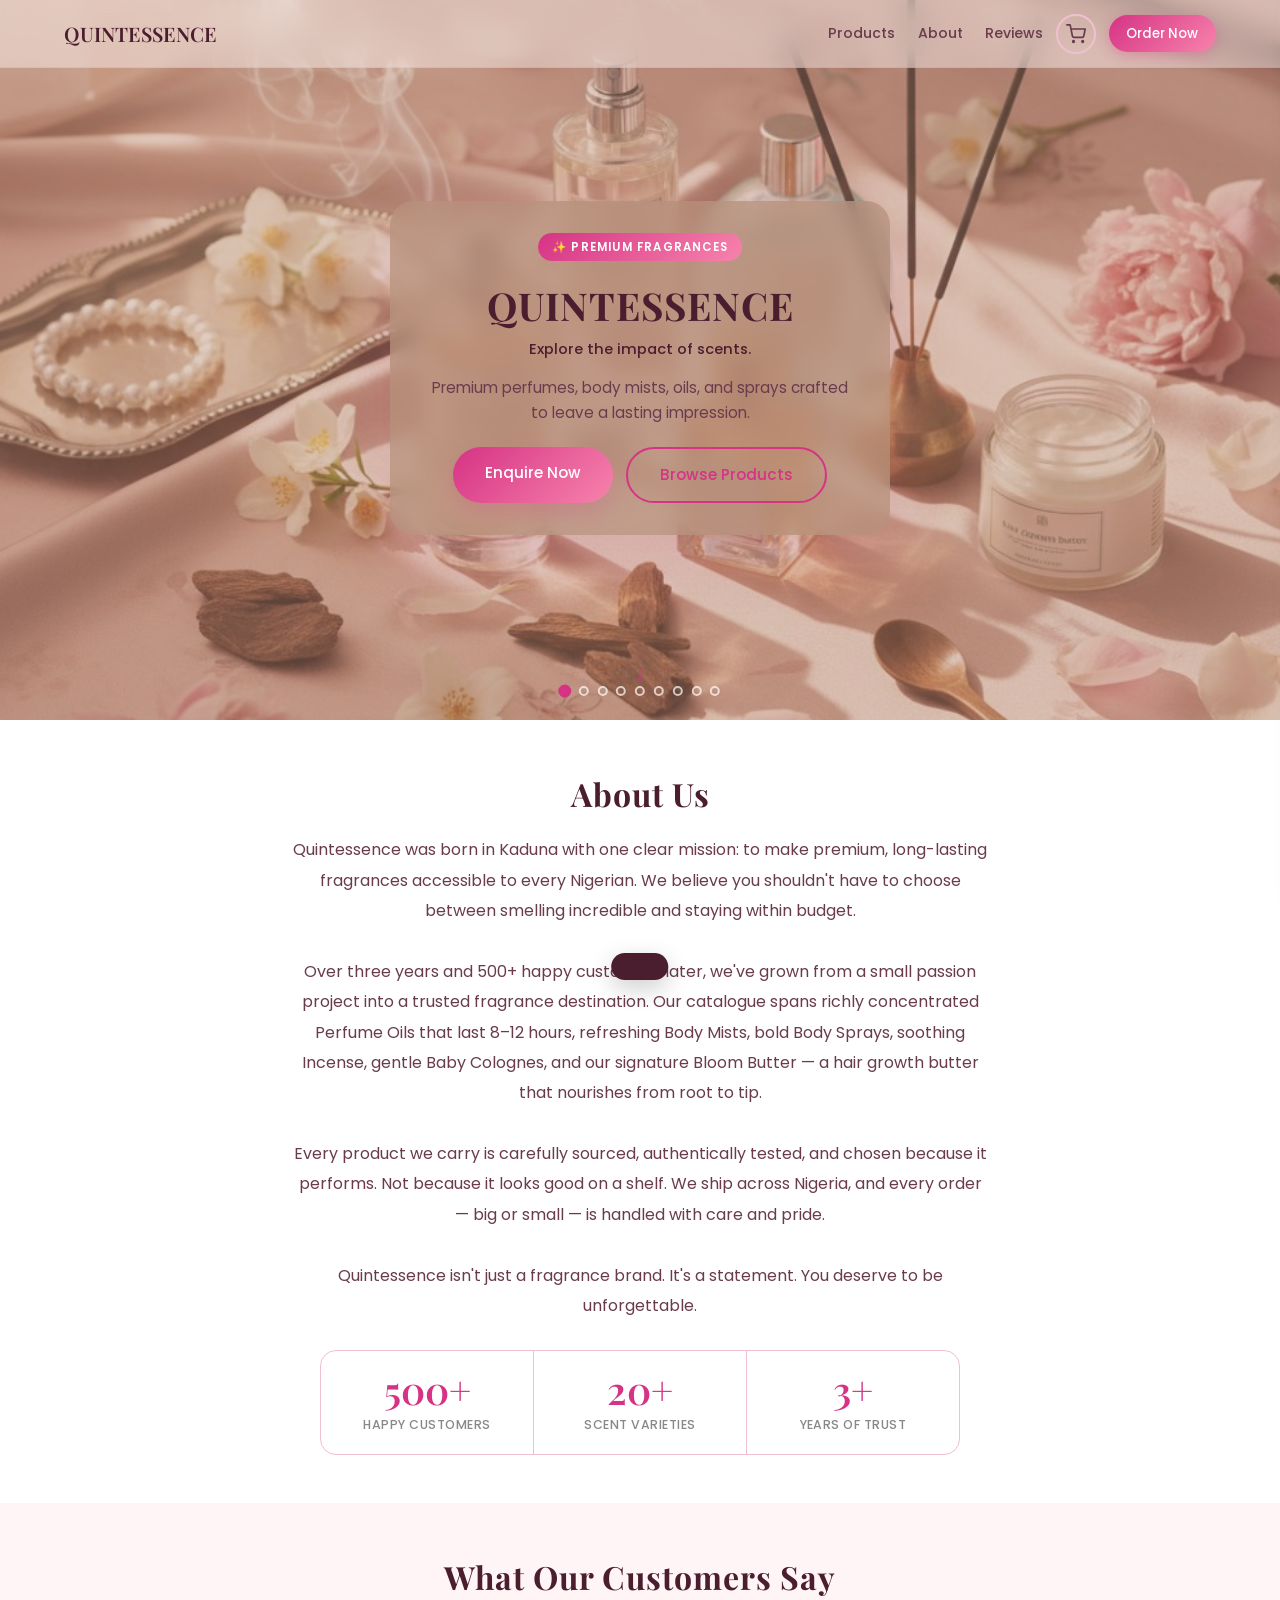
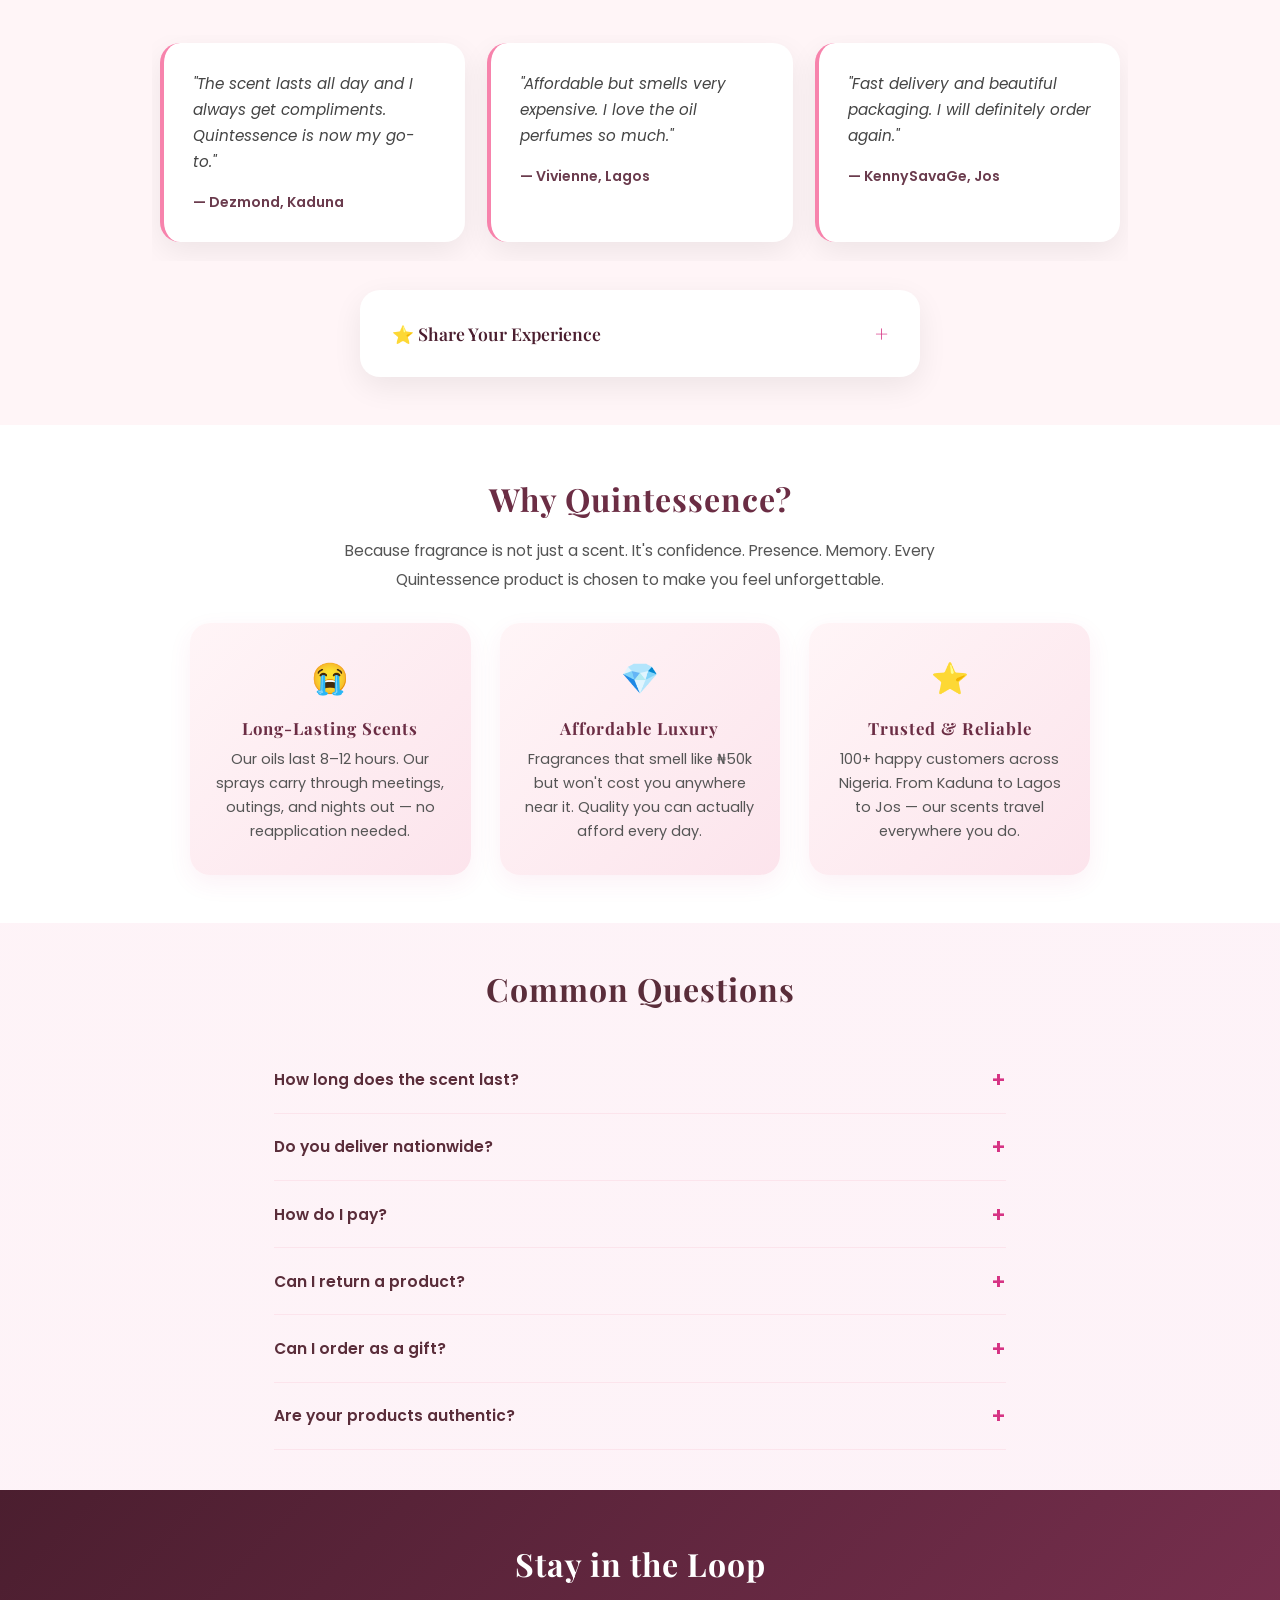
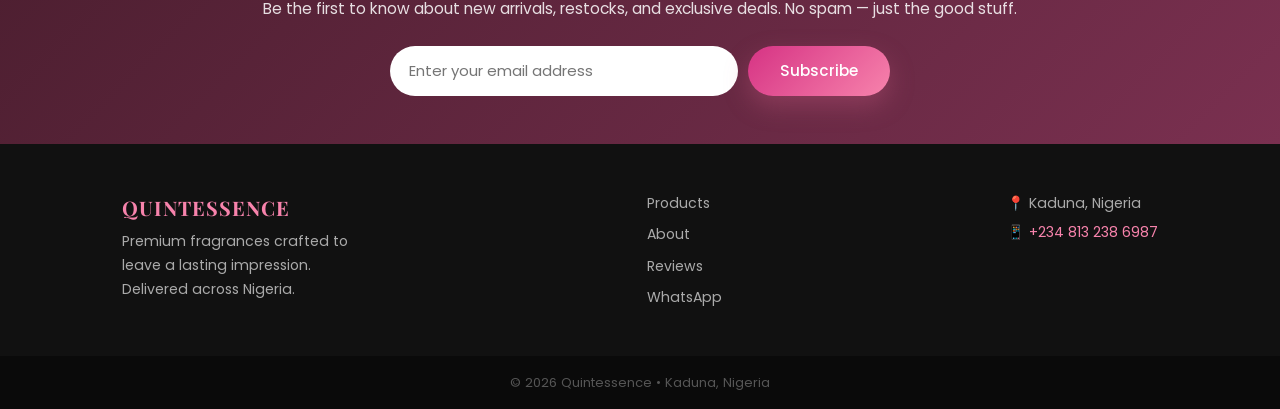
==== commit e8cea98d: "twentieth commit" ====
--- a/index.html
+++ b/index.html
@@ -45,15 +45,6 @@
           <a href="#about">About</a>
           <a href="#testimonials">Reviews</a>
         </div>
-        <button class="nav-admin-btn" id="openAdminBtn">&#9881; Admin</button>
-        <button
-          class="nav-admin-icon-btn"
-          id="openAdminBtnIcon"
-          aria-label="Admin panel"
-          title="Admin Panel"
-        >
-          &#9881;
-        </button>
         <button class="nav-cart-btn" id="cartToggleBtn" aria-label="Open cart">
           <svg
             width="20"
@@ -94,22 +85,6 @@
             margin: 0.3rem 0;
           "
         />
-        <button
-          class="nav-admin-btn mobile-admin-btn"
-          id="openAdminBtnMobile"
-          style="
-            width: 100%;
-            margin-top: 0.4rem;
-            background: linear-gradient(135deg, #4b1e2f, #6b2d44);
-            color: white;
-            border-color: transparent;
-            border-radius: 12px;
-            padding: 0.7rem 1rem;
-            font-size: 0.88rem;
-          "
-        >
-          &#9881; Admin Panel
-        </button>
       </div>
     </nav>
 
@@ -518,81 +493,71 @@
       </div>
       <div class="swipe-dots" id="tDots"></div>
       <div class="testimonial-submit-wrap">
-        <button
-          class="review-toggle-btn"
-          id="reviewToggleBtn"
-          aria-expanded="false"
-        >
+        <button class="review-toggle-btn" id="reviewToggleBtn" aria-expanded="false">
           <span>&#11088; Share Your Experience</span>
           <span class="review-toggle-icon">&#43;</span>
         </button>
         <div class="review-form-body" id="reviewFormBody" hidden>
-          <form id="testimonialForm" novalidate>
-            <div class="t-form-row">
-              <div class="t-form-group">
-                <label for="tName">Your Name *</label>
-                <input
-                  type="text"
-                  id="tName"
-                  placeholder="e.g. Amara"
-                  required
-                />
-              </div>
-              <div class="t-form-group">
-                <label for="tCity">City</label>
-                <input type="text" id="tCity" placeholder="e.g. Lagos" />
-              </div>
-            </div>
-            <div class="t-form-group t-form-full">
-              <label for="tReview">Your Review *</label>
-              <div class="review-suggestions">
-                <span
-                  class="review-chip"
-                  data-text="The scent lasts so long and I get compliments everywhere I go!"
-                  >💬 Long-lasting</span
-                >
-                <span
-                  class="review-chip"
-                  data-text="Amazing quality for the price. Smells absolutely luxurious."
-                  >💬 Great value</span
-                >
-                <span
-                  class="review-chip"
-                  data-text="Fast delivery and the packaging is so beautiful. Will order again!"
-                  >💬 Fast delivery</span
-                >
-                <span
-                  class="review-chip"
-                  data-text="I love the perfume oils so much. Quintessence is now my go-to brand."
-                  >💬 Love the oils</span
-                >
-                <span
-                  class="review-chip"
-                  data-text="The body mist is so refreshing and light. Perfect for everyday wear."
-                  >💬 Body mist</span
-                >
-                <span
-                  class="review-chip"
-                  data-text="Bought as a gift and everyone loved it. Excellent presentation!"
-                  >💬 Great gift</span
-                >
-              </div>
-              <textarea
-                id="tReview"
-                rows="3"
-                placeholder="Tell us about your experience with Quintessence..."
-                required
-              ></textarea>
-            </div>
-            <button type="submit" class="cta-btn t-submit-btn">
-              Submit Review
-            </button>
-          </form>
-          <p class="t-success-msg" id="tSuccessMsg">
-            &#10003; Thank you! Your review has been submitted.
-          </p>
-        </div>
-        <!-- /.review-form-body -->
+        <form id="testimonialForm" novalidate>
+          <div class="t-form-row">
+            <div class="t-form-group">
+              <label for="tName">Your Name *</label>
+              <input type="text" id="tName" placeholder="e.g. Amara" required />
+            </div>
+            <div class="t-form-group">
+              <label for="tCity">City</label>
+              <input type="text" id="tCity" placeholder="e.g. Lagos" />
+            </div>
+          </div>
+          <div class="t-form-group t-form-full">
+            <label for="tReview">Your Review *</label>
+            <div class="review-suggestions">
+              <span
+                class="review-chip"
+                data-text="The scent lasts so long and I get compliments everywhere I go!"
+                >💬 Long-lasting</span
+              >
+              <span
+                class="review-chip"
+                data-text="Amazing quality for the price. Smells absolutely luxurious."
+                >💬 Great value</span
+              >
+              <span
+                class="review-chip"
+                data-text="Fast delivery and the packaging is so beautiful. Will order again!"
+                >💬 Fast delivery</span
+              >
+              <span
+                class="review-chip"
+                data-text="I love the perfume oils so much. Quintessence is now my go-to brand."
+                >💬 Love the oils</span
+              >
+              <span
+                class="review-chip"
+                data-text="The body mist is so refreshing and light. Perfect for everyday wear."
+                >💬 Body mist</span
+              >
+              <span
+                class="review-chip"
+                data-text="Bought as a gift and everyone loved it. Excellent presentation!"
+                >💬 Great gift</span
+              >
+            </div>
+            <textarea
+              id="tReview"
+              rows="3"
+              placeholder="Tell us about your experience with Quintessence..."
+              required
+            ></textarea>
+          </div>
+          <button type="submit" class="cta-btn t-submit-btn">
+            Submit Review
+          </button>
+        </form>
+        <p class="t-success-msg" id="tSuccessMsg">
+          &#10003; Thank you! Your review has been submitted.
+        </p>
+        </div><!-- /.review-form-body -->
       </div>
     </section>
 
@@ -950,21 +915,11 @@
           </div>
           <!-- Mobile nav bar -->
           <div class="sidebar-mobile-bar">
-            <button
-              class="sidebar-nav-toggle"
-              id="sidebarNavToggle"
-              aria-label="Open menu"
-            >
+            <button class="sidebar-nav-toggle" id="sidebarNavToggle" aria-label="Open menu">
               <span></span><span></span><span></span>
             </button>
-            <span class="sidebar-mobile-title" id="sidebarMobileTitle"
-              >Products</span
-            >
-            <button
-              class="close-admin-btn"
-              id="closeAdminBtn"
-              title="Back to Site"
-            >
+            <span class="sidebar-mobile-title" id="sidebarMobileTitle">Products</span>
+            <button class="close-admin-btn" id="closeAdminBtn" title="Back to Site">
               <span class="btn-text">&#8592; Back to Site</span>
             </button>
             <button class="logout-btn" id="logoutBtn" title="Logout">
@@ -994,11 +949,7 @@
           </nav>
           <!-- Desktop-only action buttons -->
           <div class="sidebar-actions">
-            <button
-              class="close-admin-btn"
-              id="closeAdminBtnDesktop"
-              title="Back to Site"
-            >
+            <button class="close-admin-btn" id="closeAdminBtnDesktop" title="Back to Site">
               <span class="btn-text">&#8592; Back to Site</span>
             </button>
             <button class="logout-btn" id="logoutBtnDesktop" title="Logout">
@@ -1984,4 +1935,4 @@
       </div>
     </div>
   </body>
-</html>
+</html>
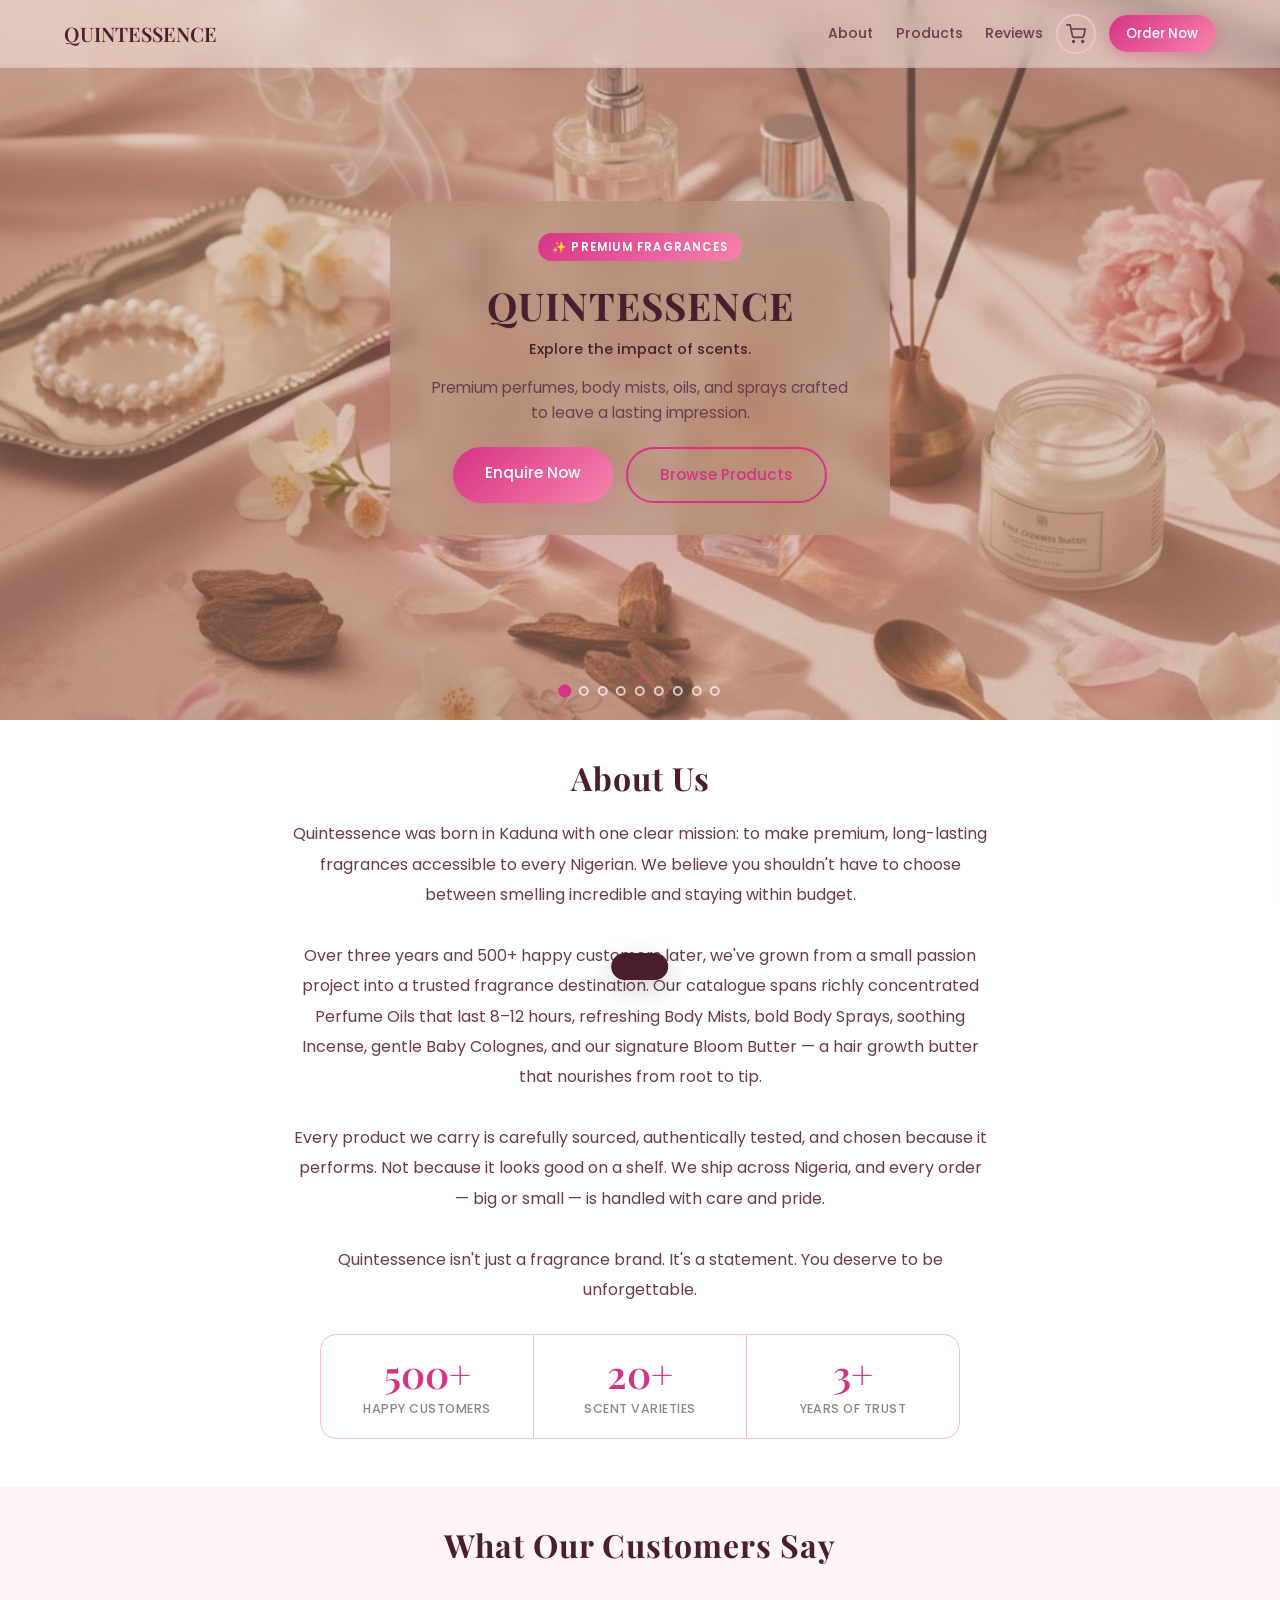
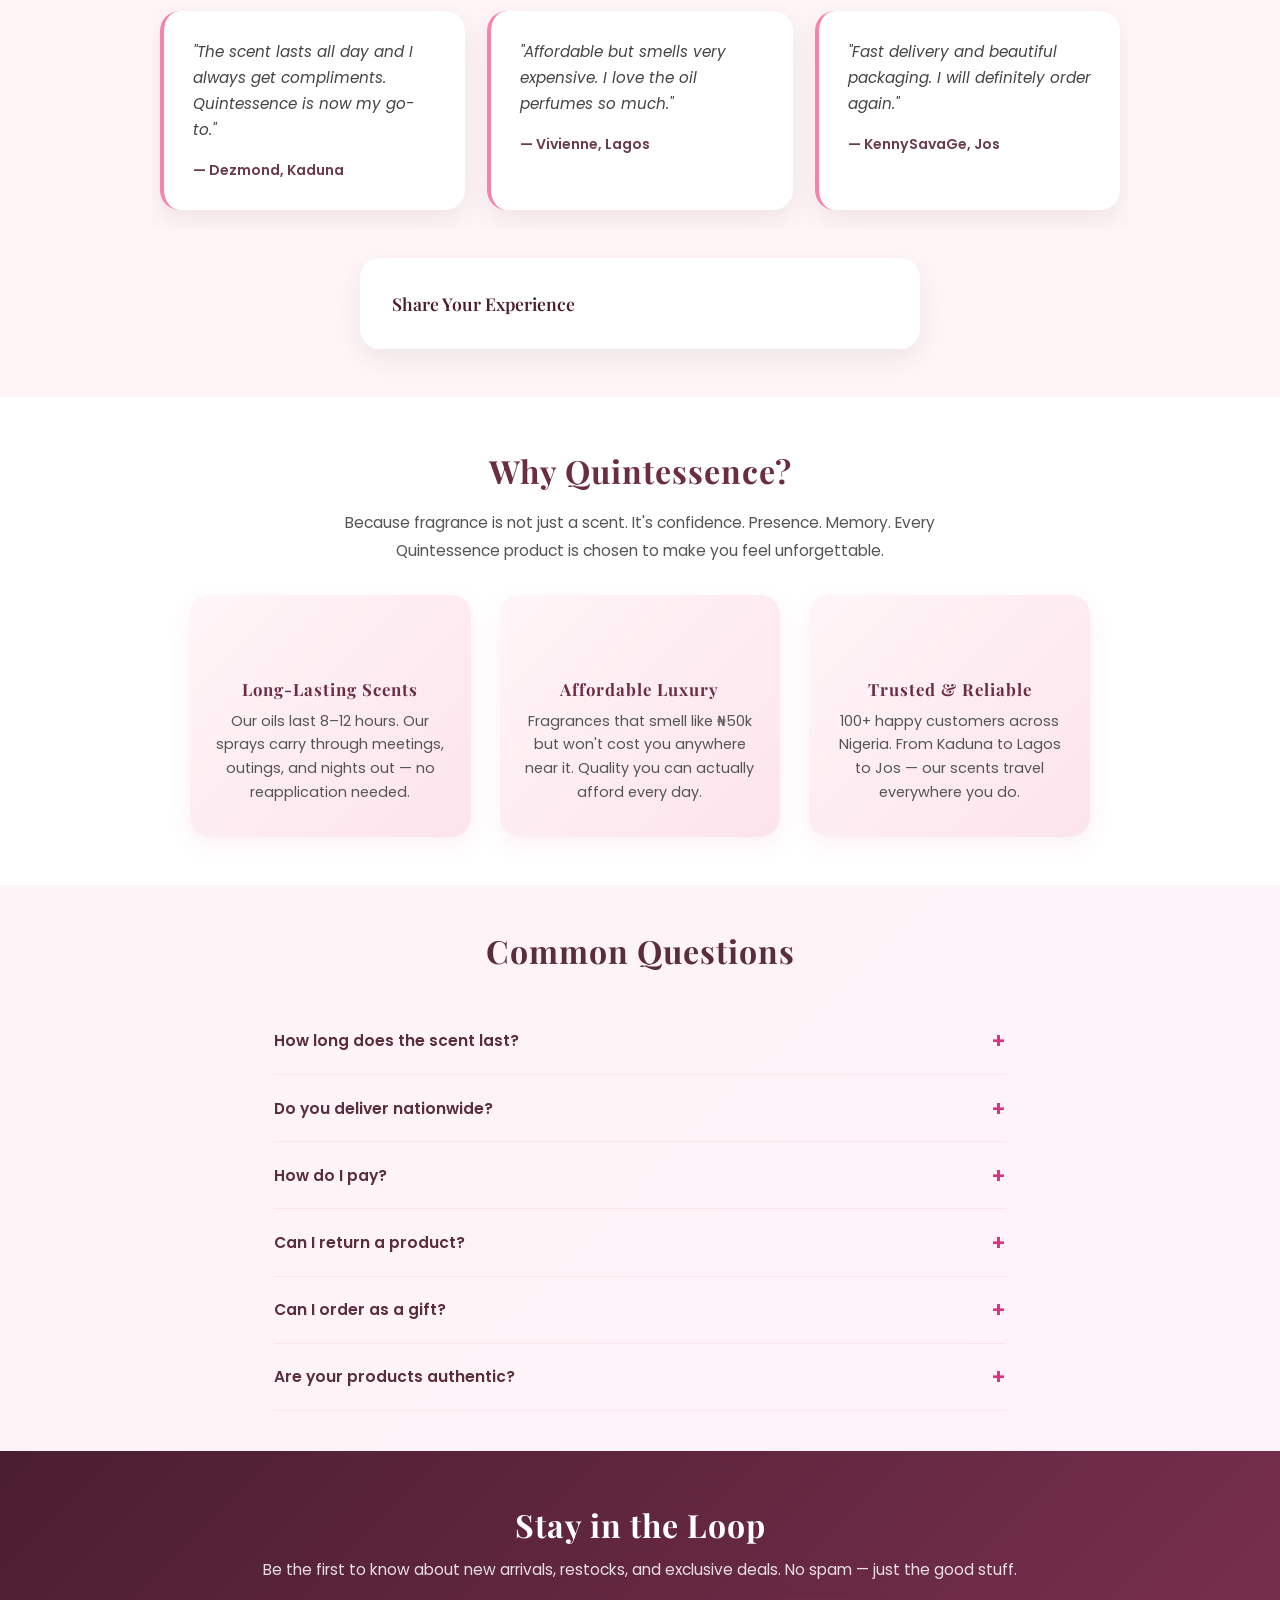
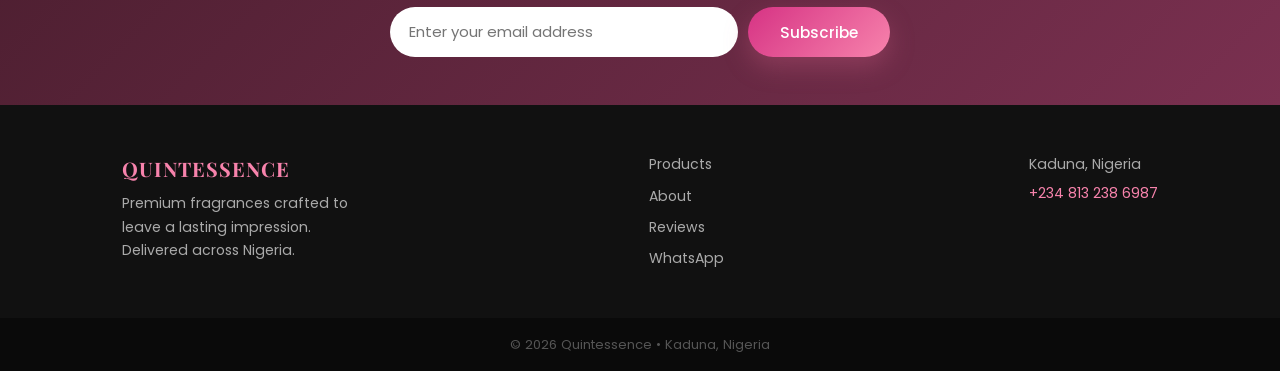
==== commit 67b4f33a: "23rd commit" ====
--- a/index.html
+++ b/index.html
@@ -35,14 +35,15 @@
       rel="stylesheet"
     />
     <script src="https://cdn.jsdelivr.net/npm/@supabase/supabase-js@2"></script>
+    <script src="https://unpkg.com/lucide@latest/dist/umd/lucide.min.js"></script>
   </head>
   <body>
     <nav class="navbar" id="navbar">
       <div class="nav-inner">
         <a href="#" class="nav-logo" aria-label="Go to top">QUINTESSENCE</a>
         <div class="nav-links">
+          <a href="#about">About</a>
           <a href="#products">Products</a>
-          <a href="#about">About</a>
           <a href="#testimonials">Reviews</a>
         </div>
         <button class="nav-cart-btn" id="cartToggleBtn" aria-label="Open cart">
@@ -71,12 +72,12 @@
           >Order Now</a
         >
         <button class="hamburger" id="hamburger" aria-label="Open menu">
-          &#9776;
+          <i data-lucide="menu" width="22" height="22"></i>
         </button>
       </div>
       <div class="mobile-menu" id="mobileMenu">
+        <a href="#about">About</a>
         <a href="#products">Products</a>
-        <a href="#about">About</a>
         <a href="#testimonials">Reviews</a>
         <hr
           style="
@@ -285,14 +286,14 @@
         id="carouselPrev"
         aria-label="Previous slide"
       >
-        &#8592;
+        <i data-lucide="arrow-left"></i>
       </button>
       <button
         class="carousel-arrow carousel-next"
         id="carouselNext"
         aria-label="Next slide"
       >
-        &#8594;
+        <i data-lucide="arrow-right"></i>
       </button>
 
       <div class="carousel-dots" id="carouselDots">
@@ -381,7 +382,7 @@
             style="display: none"
             aria-label="Clear search"
           >
-            &#10005;
+            <i data-lucide="x"></i>
           </button>
         </div>
       </div>
@@ -394,7 +395,7 @@
           id="prodPrev"
           aria-label="Previous"
         >
-          &#8592;
+          <i data-lucide="arrow-left"></i>
         </button>
         <div class="product-carousel" id="productGrid">
           <div
@@ -419,7 +420,7 @@
           id="prodNext"
           aria-label="Next"
         >
-          &#8594;
+          <i data-lucide="arrow-right"></i>
         </button>
       </div>
       <div class="swipe-dots" id="prodDots"></div>
@@ -433,7 +434,7 @@
       <h2>Best Sellers</h2>
       <div class="carousel-wrap">
         <button class="bs-arrow bs-prev" id="bsPrev" aria-label="Previous">
-          &#8592;
+          <i data-lucide="arrow-left"></i>
         </button>
         <div class="carousel" id="bestSellersCarousel">
           <div class="seller-card skeleton" style="min-height: 280px"></div>
@@ -441,7 +442,7 @@
           <div class="seller-card skeleton" style="min-height: 280px"></div>
         </div>
         <button class="bs-arrow bs-next" id="bsNext" aria-label="Next">
-          &#8594;
+          <i data-lucide="arrow-right"></i>
         </button>
       </div>
       <div class="swipe-dots" id="bsDots"></div>
@@ -462,7 +463,7 @@
           id="tPrev"
           aria-label="Previous"
         >
-          &#8592;
+          <i data-lucide="arrow-left"></i>
         </button>
         <div class="testimonial-carousel" id="testimonialGrid">
           <div class="testimonial-card">
@@ -488,14 +489,14 @@
           </div>
         </div>
         <button class="bs-arrow t-arrow t-next" id="tNext" aria-label="Next">
-          &#8594;
+          <i data-lucide="arrow-right"></i>
         </button>
       </div>
       <div class="swipe-dots" id="tDots"></div>
       <div class="testimonial-submit-wrap">
         <button class="review-toggle-btn" id="reviewToggleBtn" aria-expanded="false">
-          <span>&#11088; Share Your Experience</span>
-          <span class="review-toggle-icon">&#43;</span>
+          <span>Share Your Experience</span>
+          <span class="review-toggle-icon"><i data-lucide="plus"></i></span>
         </button>
         <div class="review-form-body" id="reviewFormBody" hidden>
         <form id="testimonialForm" novalidate>
@@ -555,7 +556,7 @@
           </button>
         </form>
         <p class="t-success-msg" id="tSuccessMsg">
-          &#10003; Thank you! Your review has been submitted.
+          Thank you! Your review has been submitted.
         </p>
         </div><!-- /.review-form-body -->
       </div>
@@ -571,7 +572,7 @@
       </p>
       <div class="why-grid">
         <div class="why-item">
-          <div class="why-icon">&#128557;</div>
+          <div class="why-icon"><i data-lucide="clock"></i></div>
           <h3>Long-Lasting Scents</h3>
           <p>
             Our oils last 8–12 hours. Our sprays carry through meetings,
@@ -579,7 +580,7 @@
           </p>
         </div>
         <div class="why-item">
-          <div class="why-icon">&#128142;</div>
+          <div class="why-icon"><i data-lucide="tag"></i></div>
           <h3>Affordable Luxury</h3>
           <p>
             Fragrances that smell like ₦50k but won't cost you anywhere near it.
@@ -587,7 +588,7 @@
           </p>
         </div>
         <div class="why-item">
-          <div class="why-icon">&#11088;</div>
+          <div class="why-icon"><i data-lucide="shield-check"></i></div>
           <h3>Trusted &amp; Reliable</h3>
           <p>
             100+ happy customers across Nigeria. From Kaduna to Lagos to Jos —
@@ -683,7 +684,7 @@
         id="newsletterSuccess"
         style="display: none"
       >
-        &#10003; You're subscribed! Welcome to the Quintessence family.
+        You're subscribed! Welcome to the Quintessence family.
       </p>
     </section>
 
@@ -719,15 +720,15 @@
           >
         </div>
         <div class="footer-contact">
-          <p>&#128205; Kaduna, Nigeria</p>
+          <p><i data-lucide="map-pin"></i> Kaduna, Nigeria</p>
           <p>
-            &#128241;
+            <i data-lucide="phone"></i>
             <a id="footerWhatsappLink" href="https://wa.me/2348132386987"
               >+234 813 238 6987</a
             >
           </p>
           <p id="footerInstagramWrap" style="display: none">
-            &#128248;
+            <i data-lucide="instagram"></i>
             <a
               id="footerInstagramLink"
               href="#"
@@ -751,7 +752,7 @@
     >
       <div class="modal-box">
         <button class="modal-close" id="modalClose" aria-label="Close">
-          &#10005;
+          <i data-lucide="x"></i>
         </button>
         <div class="modal-img-wrap">
           <img id="modalImg" src="" alt="Product image" />
@@ -799,7 +800,7 @@
           <p class="modal-desc" id="modalDesc"></p>
           <div class="modal-actions" id="modalActions">
             <button class="cta-btn modal-cart-btn" id="modalAddToCart">
-              &#128722; Add to Cart
+              <i data-lucide="shopping-bag"></i> Add to Cart
             </button>
             <a
               id="modalCta"
@@ -824,7 +825,7 @@
           <!-- Out of stock state (US-20) -->
           <div class="modal-oos" id="modalOos" style="display: none">
             <p class="oos-label">
-              &#128683; This item is currently out of stock.
+              This item is currently out of stock.
             </p>
             <a
               id="modalNotifyBtn"
@@ -843,18 +844,18 @@
     <div class="cart-overlay" id="cartOverlay"></div>
     <aside class="cart-drawer" id="cartDrawer" aria-label="Shopping cart">
       <div class="cart-header">
-        <h3>&#128722; Your Cart</h3>
+        <h3><i data-lucide="shopping-bag"></i> Your Cart</h3>
         <button
           class="cart-close-btn"
           id="cartCloseBtn"
           aria-label="Close cart"
         >
-          &#10005;
+          <i data-lucide="x"></i>
         </button>
       </div>
       <div class="cart-body">
         <div class="cart-empty" id="cartEmpty">
-          <div style="font-size: 3rem; margin-bottom: 0.8rem">&#127873;</div>
+          <div style="margin-bottom: 0.8rem"><i data-lucide="gift" style="width:48px;height:48px;stroke-width:1.25;color:var(--pink-mid)"></i></div>
           <p>Your cart is empty</p>
           <small>Add products to start building your order</small>
         </div>
@@ -866,7 +867,7 @@
           <span id="cartTotal" class="cart-total-price">&#8358;0</span>
         </div>
         <button class="cta-btn cart-order-btn" id="cartCheckoutBtn">
-          &#128722; Checkout
+          <i data-lucide="shopping-bag"></i> Checkout
         </button>
         <button class="cart-clear-btn" id="cartClearBtn">Clear cart</button>
       </div>
@@ -903,7 +904,7 @@
           </button>
           <p class="login-error" id="loginError"></p>
           <button class="back-to-site-btn" id="backToSiteFromLogin">
-            &#8592; Back to site
+            <i data-lucide="arrow-left"></i> Back to site
           </button>
         </div>
       </div>
@@ -920,40 +921,40 @@
             </button>
             <span class="sidebar-mobile-title" id="sidebarMobileTitle">Products</span>
             <button class="close-admin-btn" id="closeAdminBtn" title="Back to Site">
-              <span class="btn-text">&#8592; Back to Site</span>
+              <span class="btn-text"><i data-lucide="arrow-left"></i> Back to Site</span>
             </button>
             <button class="logout-btn" id="logoutBtn" title="Logout">
-              <span class="btn-text">&#128682; Logout</span>
+              <span class="btn-text"><i data-lucide="log-out"></i> Logout</span>
             </button>
           </div>
           <!-- Nav links (desktop sidebar / mobile dropdown) -->
           <nav class="sidebar-nav" id="sidebarNav">
             <button class="sidebar-link active" data-tab="products">
-              &#128717; Products
+              <i data-lucide="package"></i> Products
             </button>
             <button class="sidebar-link" data-tab="videos">
-              &#127909; Videos
+              <i data-lucide="video"></i> Videos
             </button>
             <button class="sidebar-link" data-tab="orders">
-              &#128220; Orders
+              <i data-lucide="clipboard-list"></i> Orders
             </button>
             <button class="sidebar-link" data-tab="analytics">
-              &#128202; Analytics
+              <i data-lucide="bar-chart-2"></i> Analytics
             </button>
             <button class="sidebar-link" data-tab="subscribers">
-              &#128140; Subscribers
+              <i data-lucide="users"></i> Subscribers
             </button>
             <button class="sidebar-link" data-tab="settings">
-              &#9881; Settings
+              <i data-lucide="settings"></i> Settings
             </button>
           </nav>
           <!-- Desktop-only action buttons -->
           <div class="sidebar-actions">
             <button class="close-admin-btn" id="closeAdminBtnDesktop" title="Back to Site">
-              <span class="btn-text">&#8592; Back to Site</span>
+              <span class="btn-text"><i data-lucide="arrow-left"></i> Back to Site</span>
             </button>
             <button class="logout-btn" id="logoutBtnDesktop" title="Logout">
-              <span class="btn-text">&#128682; Logout</span>
+              <span class="btn-text"><i data-lucide="log-out"></i> Logout</span>
             </button>
           </div>
         </aside>
@@ -1059,15 +1060,15 @@
             <div class="analytics-grid" id="analyticsGrid"></div>
             <div class="analytics-charts">
               <div class="analytics-card">
-                <h4>&#128717; Products by Category</h4>
+                <h4><i data-lucide="package"></i> Products by Category</h4>
                 <div id="chartCategories" class="bar-chart"></div>
               </div>
               <div class="analytics-card">
-                <h4>&#128200; Subscribers Over Time</h4>
+                <h4><i data-lucide="trending-up"></i> Subscribers Over Time</h4>
                 <div id="chartSubscribers" class="bar-chart"></div>
               </div>
               <div class="analytics-card">
-                <h4>&#128220; Orders by Status</h4>
+                <h4><i data-lucide="clipboard-list"></i> Orders by Status</h4>
                 <div id="chartOrders" class="bar-chart"></div>
               </div>
             </div>
@@ -1090,7 +1091,7 @@
                   id="exportCsvBtn"
                   style="font-size: 0.8rem; padding: 0.5rem 1rem"
                 >
-                  &#11015; Export CSV
+                  <i data-lucide="download"></i> Export CSV
                 </button>
               </div>
             </div>
@@ -1117,7 +1118,7 @@
               id="campaignCard"
               style="margin-top: 1.5rem"
             >
-              <h4>&#128140; Send Email Campaign</h4>
+              <h4><i data-lucide="mail"></i> Send Email Campaign</h4>
               <p class="settings-hint">
                 Send a message to all your subscribers at once. They will
                 receive it by email.
@@ -1145,27 +1146,27 @@
                 <div class="review-suggestions" style="margin-bottom: 0.5rem">
                   <span
                     class="review-chip campaign-chip"
-                    data-subject="New arrivals at Quintessence! 🌸"
+                    data-subject="New arrivals at Quintessence!"
                     data-body="Hello! We have just dropped some fresh new fragrances. Visit our site to see the latest arrivals and place your order via WhatsApp. Smelling great has never been this easy!"
-                    >🆕 New Arrivals</span
+                    >New Arrivals</span
                   >
                   <span
                     class="review-chip campaign-chip"
-                    data-subject="Exclusive deal from Quintessence 💕"
+                    data-subject="Exclusive deal from Quintessence"
                     data-body="Hello! We have a special offer just for you. Reply to this email or reach us on WhatsApp to find out how to save on your next order. Limited time only!"
-                    >💰 Promo Deal</span
+                    >Promo Deal</span
                   >
                   <span
                     class="review-chip campaign-chip"
-                    data-subject="Thank you for being part of Quintessence 🙏"
+                    data-subject="Thank you for being part of Quintessence"
                     data-body="Hello! We just want to say a huge thank you for your support. You are the reason we do this. As a loyal subscriber, you are always first to hear about new products and offers from us."
-                    >🙏 Thank You</span
+                    >Thank You</span
                   >
                   <span
                     class="review-chip campaign-chip"
-                    data-subject="Restock alert from Quintessence ✅"
+                    data-subject="Restock alert from Quintessence"
                     data-body="Hello! Great news — some of our most popular products are back in stock. Head to the site now to secure yours before they sell out again!"
-                    >🔔 Restock Alert</span
+                    >Restock Alert</span
                   >
                 </div>
                 <textarea
@@ -1195,7 +1196,7 @@
                 "
               >
                 <button type="button" class="admin-btn" id="sendCampaignBtn">
-                  📋 Copy Message for WhatsApp
+                  <i data-lucide="copy"></i> Copy Message for WhatsApp
                 </button>
                 <span
                   id="campaignStatus"
@@ -1231,22 +1232,22 @@
                   <span
                     class="review-chip bio-chip"
                     data-text="Quintessence is a Kaduna-based fragrance brand offering premium perfume oils, body sprays, mists, and incense — carefully selected to leave a lasting impression wherever you go."
-                    >🌸 Classic</span
+                    >Classic</span
                   >
                   <span
                     class="review-chip bio-chip"
                     data-text="Born in Kaduna, built for everyone. Quintessence brings affordable luxury fragrances — from long-lasting perfume oils to refreshing body mists — straight to your door across Nigeria."
-                    >🇳🇬 Local Pride</span
+                    >Local Pride</span
                   >
                   <span
                     class="review-chip bio-chip"
                     data-text="Quintessence is your go-to fragrance destination. We stock premium oils, mists, body sprays, incense, baby colognes, and our signature Bloom Butter — all crafted to make you unforgettable."
-                    >📦 Full Range</span
+                    >Full Range</span
                   >
                   <span
                     class="review-chip bio-chip"
                     data-text="We believe smelling good shouldn't cost a fortune. Quintessence delivers luxury-grade fragrances at prices that make sense — trusted by hundreds of customers across Nigeria since 2022."
-                    >💰 Value Focus</span
+                    >Value Focus</span
                   >
                 </div>
                 <textarea
@@ -1344,7 +1345,7 @@
           id="closeProductModal"
           aria-label="Close"
         >
-          &#10005;
+          <i data-lucide="x"></i>
         </button>
         <h3 id="productModalTitle">Add Product</h3>
         <form id="productForm" novalidate>
@@ -1424,7 +1425,7 @@
                 accept="image/*"
                 aria-label="Upload product image"
               />
-              <p>&#128247; Click or drag image here</p>
+              <p><i data-lucide="image"></i> Click or drag image here</p>
             </div>
             <div id="imageCropWrap" style="display: none; margin-top: 10px">
               <canvas
@@ -1534,7 +1535,7 @@
                 accept="video/*"
                 aria-label="Upload product video"
               />
-              <p>&#127909; Click or drag a short product video here</p>
+              <p><i data-lucide="video"></i> Click or drag a short product video here</p>
             </div>
             <video
               id="productVideoPreview"
@@ -1558,7 +1559,7 @@
           </div>
           <div class="form-group checkbox-group">
             <label
-              ><input type="checkbox" id="productInStock" checked /> &#9989; In
+              ><input type="checkbox" id="productInStock" checked /> <i data-lucide="check-circle"></i> In
               Stock</label
             >
           </div>
@@ -1586,7 +1587,7 @@
           id="closeVideoModal"
           aria-label="Close"
         >
-          &#10005;
+          <i data-lucide="x"></i>
         </button>
         <h3>Add Video</h3>
         <form id="videoForm" novalidate>
@@ -1625,7 +1626,7 @@
                 accept="video/*"
                 aria-label="Upload video file"
               />
-              <p>&#127909; Click or drag video here</p>
+              <p><i data-lucide="video"></i> Click or drag video here</p>
             </div>
             <video
               id="videoPreview"
@@ -1693,7 +1694,7 @@
             id="closeVideoPreviewModal"
             aria-label="Close"
           >
-            &#10005;
+            <i data-lucide="x"></i>
           </button>
         </div>
 
@@ -1809,7 +1810,7 @@
             Close
           </button>
           <button type="button" class="admin-btn" id="applyVideoPreviewBtn">
-            &#10003; Apply to Site
+            <i data-lucide="check"></i> Apply to Site
           </button>
         </div>
       </div>
@@ -1829,7 +1830,7 @@
           id="closeDescHelperModal"
           aria-label="Close"
         >
-          &#10005;
+          <i data-lucide="x"></i>
         </button>
         <h3 style="margin-bottom: 0.4rem">Description Helper</h3>
 
@@ -1887,9 +1888,9 @@
     <div class="modal-overlay" id="checkoutModal" style="display: none">
       <div class="modal-box checkout-box">
         <button class="modal-close" id="checkoutClose" aria-label="Close">
-          &#10005;
-        </button>
-        <h3 class="checkout-title">&#128722; Complete Your Order</h3>
+          <i data-lucide="x"></i>
+        </button>
+        <h3 class="checkout-title"><i data-lucide="shopping-bag"></i> Complete Your Order</h3>
         <div class="checkout-summary" id="checkoutSummary"></div>
         <div class="checkout-total-row">
           <span>Total</span>
@@ -1934,5 +1935,9 @@
         </button>
       </div>
     </div>
+  <script>
+    // Initialise Lucide icons — runs after DOM is ready
+    document.addEventListener("DOMContentLoaded", () => lucide.createIcons());
+  </script>
   </body>
 </html>
--- a/style.css
+++ b/style.css
@@ -37,6 +37,29 @@
   font-family: "Poppins", sans-serif;
   line-height: 1.6;
   overflow-x: hidden;
+}
+
+/* ── Lucide icons — global sizing ── */
+[data-lucide] {
+  display: inline-block;
+  vertical-align: middle;
+  width: 1em;
+  height: 1em;
+  stroke-width: 1.75;
+  flex-shrink: 0;
+}
+/* Slightly larger in buttons and headings */
+button [data-lucide],
+h3 [data-lucide],
+h4 [data-lucide] {
+  width: 1.1em;
+  height: 1.1em;
+}
+/* Sidebar nav links */
+.sidebar-link [data-lucide] {
+  width: 16px;
+  height: 16px;
+  margin-right: 0.35rem;
 }
 
 h1,
@@ -505,6 +528,8 @@
 
 /* ===== ABOUT ===== */
 .about {
+  scroll-margin-top: 56px;
+  padding-top: 2rem;
   background: white;
   text-align: center;
 }
@@ -567,6 +592,8 @@
 
 /* ===== PRODUCTS ===== */
 .products {
+  scroll-margin-top: 56px;
+  padding-top: 2rem;
   text-align: center;
   background: linear-gradient(135deg, var(--pink-bg), var(--pink-bg2));
   padding-bottom: 1.5rem;
@@ -834,6 +861,8 @@
 
 /* ===== TESTIMONIALS ===== */
 .testimonials {
+  scroll-margin-top: 56px;
+  padding-top: 2rem;
   background: #fff5f7;
   text-align: center;
 }
@@ -1169,9 +1198,17 @@
   background: linear-gradient(135deg, #fff0f5, #fce4ec);
 }
 .why-icon {
-  font-size: 1.9rem;
-  margin-bottom: 0.7rem;
+  margin-bottom: 0.9rem;
   transition: transform 0.3s ease;
+  display: flex;
+  align-items: center;
+  justify-content: center;
+}
+.why-icon [data-lucide] {
+  width: 2.2rem;
+  height: 2.2rem;
+  stroke: var(--pink-mid);
+  stroke-width: 1.5;
 }
 .why-item:hover .why-icon {
   transform: scale(1.08);
@@ -1616,12 +1653,8 @@
   letter-spacing: 2px;
 }
 /* Mobile-only elements — hidden on desktop */
-.sidebar-mobile-bar {
-  display: none;
-}
-.sidebar-actions {
-  display: block;
-}
+.sidebar-mobile-bar { display: none; }
+.sidebar-actions    { display: block; }
 .sidebar-nav {
   flex: 1;
   padding: 1.2rem 0;
@@ -1666,6 +1699,9 @@
 .close-admin-btn:hover {
   background: rgba(247, 131, 172, 0.25);
 }
+.logout-btn [data-lucide="log-out"] {
+  transform: scaleX(-1);
+}
 .logout-btn {
   margin: 0.5rem 1.4rem 1.2rem;
   padding: 0.6rem 1rem;
@@ -1698,7 +1734,7 @@
   display: flex;
   align-items: center;
   justify-content: space-between;
-  padding: 1.4rem 2rem 1rem;
+  padding: 1.2rem 2rem 0.8rem;
   border-bottom: 2px solid var(--pink-border);
   flex-wrap: wrap;
   gap: 0.8rem;
@@ -1728,7 +1764,7 @@
 }
 .tab-content.active {
   display: block;
-  padding: 1.8rem 2rem;
+  padding: 1.2rem 2rem 1.8rem;
   overflow-y: auto;
 }
 
@@ -2186,6 +2222,11 @@
 
 /* ── Tablet portrait (768px) ── */
 @media (max-width: 768px) {
+  .about,
+  .products,
+  .testimonials {
+    padding-top: 1.8rem;
+  }
   /* Swipe dots — mobile pagination for product/seller/testimonial carousels */
   .swipe-dots {
     display: flex;
@@ -2223,11 +2264,7 @@
     right: 0;
     width: 48px;
     height: 100%;
-    background: linear-gradient(
-      to right,
-      transparent,
-      rgba(255, 245, 247, 0.92)
-    );
+    background: linear-gradient(to right, transparent, rgba(255, 245, 247, 0.92));
     pointer-events: none;
     z-index: 2;
   }
@@ -2421,8 +2458,8 @@
     gap: 4px;
     width: 34px;
     height: 34px;
-    background: rgba(255, 255, 255, 0.1);
-    border: 1px solid rgba(255, 255, 255, 0.2);
+    background: rgba(255,255,255,0.1);
+    border: 1px solid rgba(255,255,255,0.2);
     border-radius: 8px;
     cursor: pointer;
     flex-shrink: 0;
@@ -2486,12 +2523,8 @@
     flex-direction: column;
     width: 100%;
     padding: 0.3rem 0 0.5rem;
-    background: linear-gradient(
-      180deg,
-      rgba(0, 0, 0, 0.15) 0%,
-      transparent 100%
-    );
-    border-top: 1px solid rgba(255, 255, 255, 0.1);
+    background: linear-gradient(180deg, rgba(0,0,0,0.15) 0%, transparent 100%);
+    border-top: 1px solid rgba(255,255,255,0.1);
     gap: 0;
   }
   .sidebar-nav.open {
@@ -2549,7 +2582,7 @@
     box-sizing: border-box;
   }
   .tab-content.active {
-    padding: 1.4rem 1rem 2.5rem;
+    padding: 1rem 1rem 2.5rem;
   }
 }
 
@@ -2557,6 +2590,11 @@
 @media (max-width: 480px) {
   section {
     padding: 2.2rem 1rem;
+  }
+  .about,
+  .products,
+  .testimonials {
+    padding-top: 1.6rem;
   }
 
   /* Navbar */
@@ -2782,7 +2820,7 @@
     box-sizing: border-box;
   }
   .tab-content.active {
-    padding: 1.4rem 1rem calc(4.5rem + env(safe-area-inset-bottom, 0px));
+    padding: 1rem 1rem calc(4.5rem + env(safe-area-inset-bottom, 0px));
   }
 }
 
@@ -3436,8 +3474,9 @@
 
   /* Hero height on short phones */
   .hero-carousel {
-    height: 58vh;
-    min-height: 340px;
+    height: 100vh;
+    height: 100dvh;
+    min-height: unset;
     max-height: none;
   }
 
@@ -3466,8 +3505,9 @@
     height: 6px;
   }
   .hero-carousel {
-    height: 55vh;
-    min-height: 300px;
+    height: 100vh;
+    height: 100dvh;
+    min-height: unset;
   }
 }
 
@@ -4007,8 +4047,16 @@
   box-shadow: 0 8px 24px rgba(214, 51, 132, 0.13);
 }
 .analytics-stat-icon {
-  font-size: 1.5rem;
-  margin-bottom: 0.4rem;
+  margin-bottom: 0.5rem;
+  display: flex;
+  align-items: center;
+  justify-content: center;
+}
+.analytics-stat-icon [data-lucide] {
+  width: 1.6rem;
+  height: 1.6rem;
+  stroke: var(--pink-mid);
+  stroke-width: 1.75;
 }
 .analytics-stat-value {
   font-size: 1.5rem;
@@ -4119,4 +4167,4 @@
   .settings-card {
     max-width: 100%;
   }
-}
+}
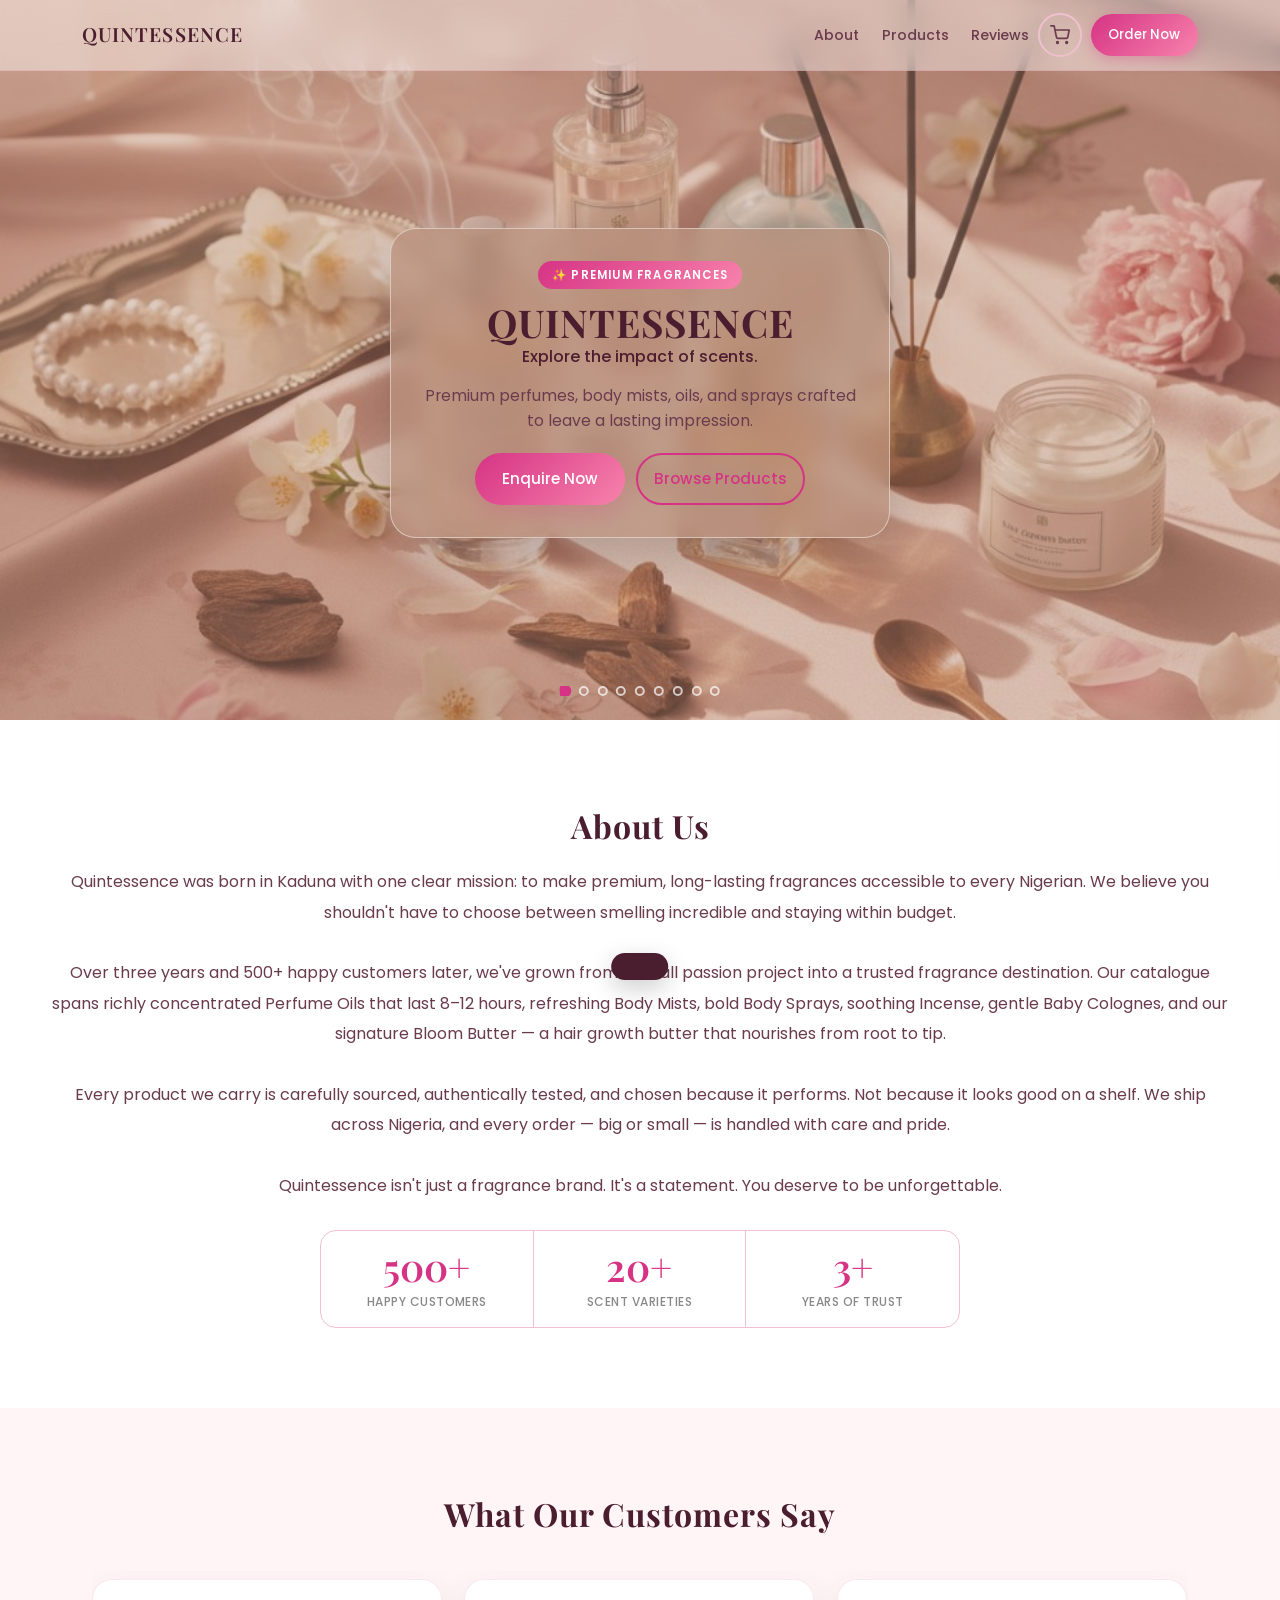
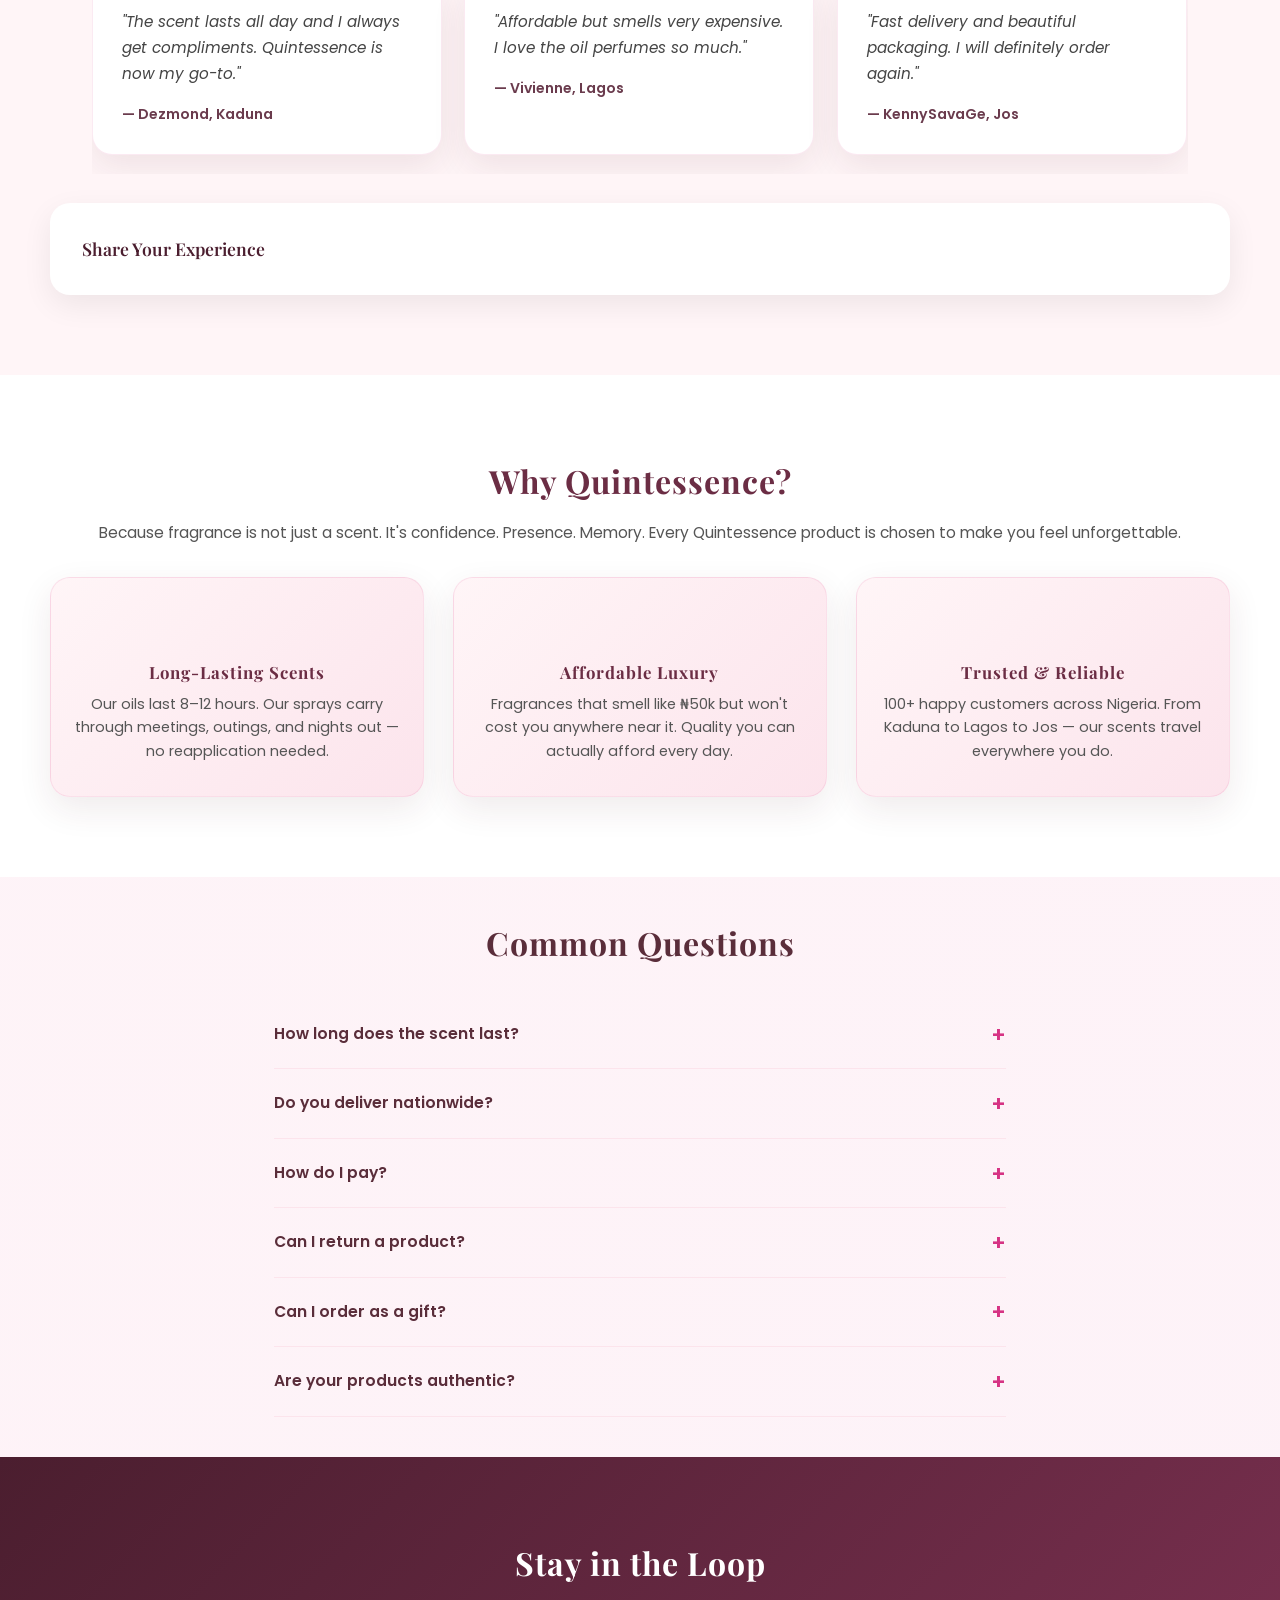
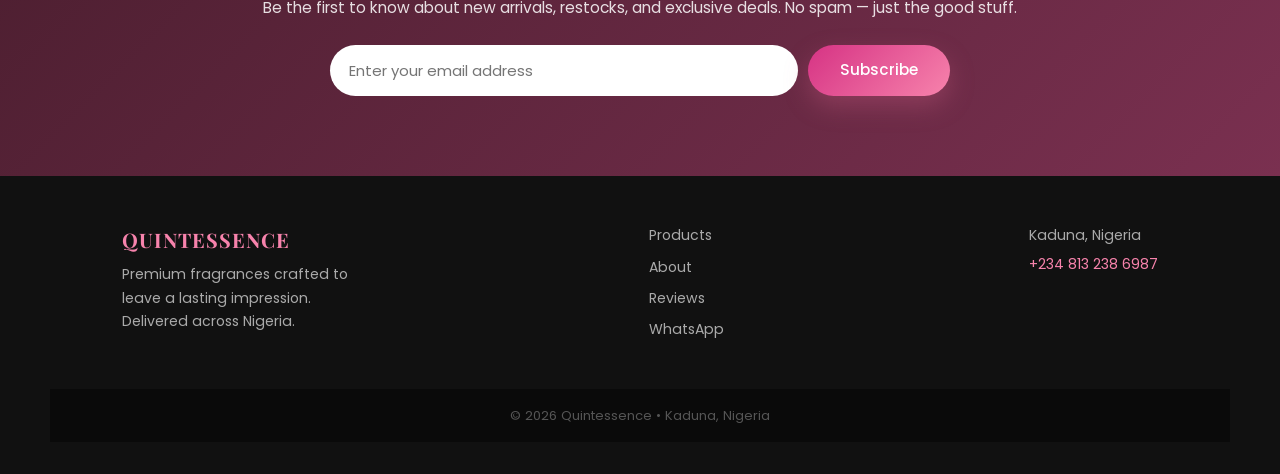
==== commit 45672a2f: "feat: deliver mobile-first commercial storefront and admin" ====
--- a/index.html
+++ b/index.html
@@ -28,14 +28,21 @@
     />
     <meta name="twitter:image" content="assets/quint_img_allstar.jpg" />
     <meta name="theme-color" content="#c4587a" />
+    <meta name="mobile-web-app-capable" content="yes" />
+    <meta name="apple-mobile-web-app-capable" content="yes" />
+    <meta name="apple-mobile-web-app-status-bar-style" content="default" />
+    <meta name="color-scheme" content="light" />
+    <link rel="preconnect" href="https://fonts.googleapis.com" />
+    <link rel="preconnect" href="https://fonts.gstatic.com" crossorigin />
     <link rel="stylesheet" href="style.css" />
+    <link rel="stylesheet" href="commercial.css" />
     <link rel="icon" href="assets/favicon.png" />
     <link
       href="https://fonts.googleapis.com/css2?family=Playfair+Display:ital,wght@0,500;0,600;1,500&family=Poppins:wght@300;400;500;600&display=swap"
       rel="stylesheet"
     />
-    <script src="https://cdn.jsdelivr.net/npm/@supabase/supabase-js@2"></script>
-    <script src="https://unpkg.com/lucide@latest/dist/umd/lucide.min.js"></script>
+    <script defer src="https://cdn.jsdelivr.net/npm/@supabase/supabase-js@2"></script>
+    <script defer src="https://unpkg.com/lucide@latest/dist/umd/lucide.min.js"></script>
   </head>
   <body>
     <nav class="navbar" id="navbar">
@@ -71,7 +78,7 @@
           class="nav-cta"
           >Order Now</a
         >
-        <button class="hamburger" id="hamburger" aria-label="Open menu">
+        <button class="hamburger" id="hamburger" aria-label="Open menu" aria-expanded="false" aria-controls="mobileMenu">
           <i data-lucide="menu" width="22" height="22"></i>
         </button>
       </div>
@@ -79,6 +86,11 @@
         <a href="#about">About</a>
         <a href="#products">Products</a>
         <a href="#testimonials">Reviews</a>
+        <a
+          id="mobileOrderBtn"
+          class="mobile-menu-order"
+          href="https://wa.me/2348132386987?text=Hello,%20I%27d%20like%20to%20make%20an%20enquiry%20about%20your%20perfumes."
+        >Order via WhatsApp</a>
         <hr
           style="
             border: none;
@@ -356,6 +368,9 @@
     <!-- PRODUCTS -->
     <section class="products" id="products">
       <h2>Our Products</h2>
+      <p class="product-section-intro">
+        Discover fragrances and personal-care favourites selected for everyday wear, gifting, and memorable moments.
+      </p>
       <div class="product-search-wrap">
         <div class="search-input-wrap">
           <svg
@@ -967,10 +982,20 @@
           <div id="tab-products" class="tab-content active">
             <div class="section-header">
               <h3>All Products</h3>
-              <button class="admin-btn" id="openAddProductModal">
-                + Add Product
-              </button>
-            </div>
+              <div class="admin-product-actions">
+                <button class="admin-btn admin-btn-secondary" id="openBulkProductModal" type="button">
+                  <i data-lucide="list-plus"></i> Add Multiple
+                </button>
+                <button class="admin-btn" id="openAddProductModal" type="button">
+                  <i data-lucide="plus"></i> Add Product
+                </button>
+              </div>
+            </div>
+            <div
+              class="admin-category-summary"
+              id="productCategorySummary"
+              aria-label="Product count by category"
+            ></div>
             <div class="admin-table-wrap">
               <div class="admin-table-wrapper">
                 <table class="admin-table">
@@ -1118,10 +1143,10 @@
               id="campaignCard"
               style="margin-top: 1.5rem"
             >
-              <h4><i data-lucide="mail"></i> Send Email Campaign</h4>
+              <h4><i data-lucide="megaphone"></i> Prepare Broadcast Campaign</h4>
               <p class="settings-hint">
-                Send a message to all your subscribers at once. They will
-                receive it by email.
+                Prepare a campaign message, then copy it into a WhatsApp
+                Broadcast List. Use Export CSV for Mailchimp or Brevo email campaigns.
               </p>
               <div class="form-group" style="margin-top: 0.8rem">
                 <label for="campaignSubject">Subject Line *</label>
@@ -1579,6 +1604,141 @@
       </div>
     </div>
 
+
+    <!-- BULK PRODUCT FORM MODAL -->
+    <div class="admin-modal-overlay" id="bulkProductModal" aria-hidden="true">
+      <div
+        class="admin-modal-box bulk-product-modal-box"
+        role="dialog"
+        aria-modal="true"
+        aria-labelledby="bulkProductModalTitle"
+      >
+        <button
+          class="admin-modal-close"
+          id="closeBulkProductModal"
+          type="button"
+          aria-label="Close"
+        >
+          <i data-lucide="x"></i>
+        </button>
+        <h3 id="bulkProductModalTitle">Add Multiple Products</h3>
+        <p class="bulk-product-intro">
+          Choose one category, add as many individual products as required, then save them together. Each item remains a separate product and can be edited independently afterwards.
+        </p>
+        <form id="bulkProductForm" novalidate>
+          <div class="bulk-category-grid">
+            <div class="form-group">
+              <label for="bulkProductCategory">Category *</label>
+              <select id="bulkProductCategory" required>
+                <option value="" disabled selected>— Select a category —</option>
+                <option value="Air Freshener">Air Freshener</option>
+                <option value="Baby Cologne">Baby Cologne</option>
+                <option value="Bloom Butter">Bloom Butter</option>
+                <option value="Body Mist">Body Mist</option>
+                <option value="Body Spray">Body Spray</option>
+                <option value="Hand Cream">Hand Cream</option>
+                <option value="Incense">Incense</option>
+                <option value="Perfume Oils">Perfume Oils</option>
+                <option value="__other__">Other (type your own)…</option>
+              </select>
+            </div>
+            <div class="form-group" id="bulkCustomCategoryGroup" hidden>
+              <label for="bulkProductCategoryCustom">Custom category *</label>
+              <input
+                type="text"
+                id="bulkProductCategoryCustom"
+                maxlength="40"
+                placeholder="e.g. Room Spray"
+              />
+            </div>
+          </div>
+
+          <div class="bulk-product-list" id="bulkProductRows"></div>
+
+          <div class="bulk-add-row-wrap">
+            <button
+              type="button"
+              class="admin-btn admin-btn-secondary"
+              id="addBulkProductRow"
+            >
+              <i data-lucide="plus-circle"></i> Add another item
+            </button>
+          </div>
+
+          <p class="bulk-status" id="bulkProductStatus" role="status" aria-live="polite"></p>
+
+          <div class="form-actions">
+            <button
+              type="button"
+              class="admin-btn cancel-btn"
+              id="cancelBulkProductModal"
+            >
+              Cancel
+            </button>
+            <button type="submit" class="admin-btn" id="saveBulkProductsBtn">
+              Save All Products
+            </button>
+          </div>
+        </form>
+      </div>
+    </div>
+
+    <template id="bulkProductRowTemplate">
+      <article class="bulk-product-row">
+        <div class="bulk-product-row-header">
+          <span class="bulk-product-row-title">Item <span data-row-number></span></span>
+          <button
+            type="button"
+            class="bulk-remove-row"
+            data-remove-row
+            aria-label="Remove this item"
+            title="Remove item"
+          >
+            <i data-lucide="trash-2"></i>
+          </button>
+        </div>
+        <div class="bulk-row-grid">
+          <div class="form-group">
+            <label>Product name *</label>
+            <input
+              type="text"
+              data-field="name"
+              maxlength="100"
+              placeholder="e.g. Rose Oud Perfume Oil"
+            />
+          </div>
+          <div class="form-group">
+            <label>Price (&#8358;) *</label>
+            <input
+              type="number"
+              data-field="price"
+              min="0"
+              step="0.01"
+              inputmode="decimal"
+              placeholder="e.g. 5000"
+            />
+          </div>
+          <div class="form-group bulk-row-description">
+            <label>Description</label>
+            <textarea
+              data-field="description"
+              rows="2"
+              maxlength="600"
+              placeholder="Short description of this product..."
+            ></textarea>
+          </div>
+          <div class="form-group bulk-row-image">
+            <label>Product image <span style="font-weight:400;color:#888">(optional)</span></label>
+            <input type="file" data-field="image" accept="image/jpeg,image/png,image/webp" />
+          </div>
+          <div class="form-group bulk-row-flags">
+            <label><input type="checkbox" data-field="bestSeller" /> Best seller</label>
+            <label><input type="checkbox" data-field="inStock" checked /> In stock</label>
+          </div>
+        </div>
+      </article>
+    </template>
+
     <!-- VIDEO FORM MODAL -->
     <div class="admin-modal-overlay" id="videoFormModal">
       <div class="admin-modal-box">
@@ -1816,7 +1976,6 @@
       </div>
     </div>
 
-    <script src="script.js"></script>
     <!-- DESCRIPTION HELPER MODAL (AI / Fix) -->
     <div class="admin-modal-overlay" id="descHelperModal" aria-hidden="true">
       <div
@@ -1935,6 +2094,7 @@
         </button>
       </div>
     </div>
+  <script defer src="script.js"></script>
   <script>
     // Initialise Lucide icons — runs after DOM is ready
     document.addEventListener("DOMContentLoaded", () => lucide.createIcons());
--- a/commercial.css
+++ b/commercial.css
@@ -0,0 +1,1560 @@
+/* =============================================================
+   QUINTESSENCE — COMMERCIAL MOBILE-FIRST OVERRIDES
+   Mobile-first storefront and responsive admin refinements.
+   Loaded after style.css so the existing desktop visual identity
+   is preserved while layout behaviour is standardised.
+============================================================= */
+
+:root {
+  --site-max: 1180px;
+  --site-gutter: clamp(1rem, 4vw, 2rem);
+  --nav-height: 64px;
+  --surface: #ffffff;
+  --surface-soft: #fff8fa;
+  --shadow-soft: 0 12px 34px rgba(75, 30, 47, 0.09);
+  --shadow-card: 0 14px 38px rgba(75, 30, 47, 0.11);
+  --radius-sm: 12px;
+  --radius-md: 18px;
+  --radius-lg: 26px;
+}
+
+html {
+  min-width: 320px;
+  scroll-padding-top: calc(var(--nav-height) + 12px);
+  -webkit-text-size-adjust: 100%;
+}
+
+body {
+  min-width: 320px;
+  text-rendering: optimizeLegibility;
+  -webkit-font-smoothing: antialiased;
+}
+
+button,
+input,
+select,
+textarea {
+  font: inherit;
+}
+
+button,
+a,
+input,
+select,
+textarea {
+  -webkit-tap-highlight-color: transparent;
+}
+
+button,
+[role="button"],
+a {
+  touch-action: manipulation;
+}
+
+:focus-visible {
+  outline: 3px solid rgba(214, 51, 132, 0.3);
+  outline-offset: 3px;
+}
+
+section {
+  padding-inline: var(--site-gutter);
+}
+
+.about > *,
+.products > *,
+.best-sellers > *,
+.video-gallery > *,
+.testimonials > *,
+.why-quintessence > *,
+.newsletter-section > *,
+footer > * {
+  max-width: var(--site-max);
+  margin-inline: auto;
+}
+
+/* -----------------------------
+   Navigation
+----------------------------- */
+.navbar {
+  padding-top: env(safe-area-inset-top, 0px);
+}
+
+.nav-inner {
+  min-height: var(--nav-height);
+  max-width: var(--site-max);
+  padding: 0.65rem max(var(--site-gutter), env(safe-area-inset-right, 0px));
+  gap: 0.55rem;
+}
+
+.nav-logo {
+  min-width: 0;
+  overflow: hidden;
+  text-overflow: ellipsis;
+  font-size: clamp(1rem, 5vw, 1.22rem);
+  letter-spacing: 0.055em;
+}
+
+.nav-cart-btn,
+.hamburger,
+.nav-admin-icon-btn {
+  min-width: 44px;
+  min-height: 44px;
+}
+
+.hamburger {
+  display: grid;
+  place-items: center;
+  border-radius: 50%;
+}
+
+.mobile-menu {
+  max-height: calc(100dvh - var(--nav-height));
+  overflow-y: auto;
+  padding: 0.65rem var(--site-gutter) calc(1rem + env(safe-area-inset-bottom, 0px));
+  box-shadow: 0 18px 34px rgba(75, 30, 47, 0.12);
+}
+
+.mobile-menu a {
+  min-height: 48px;
+  display: flex;
+  align-items: center;
+}
+
+.mobile-menu .mobile-menu-order {
+  justify-content: center;
+  margin-top: 0.65rem;
+  border: 0;
+  border-radius: 999px;
+  color: #fff;
+  background: linear-gradient(135deg, var(--pink-btn), var(--pink-light));
+  box-shadow: 0 8px 22px rgba(214, 51, 132, 0.25);
+}
+
+/* -----------------------------
+   Hero: phone-first, desktop dimensions retained later
+----------------------------- */
+.hero-carousel {
+  height: clamp(560px, 84svh, 760px);
+  min-height: 560px;
+  max-height: none;
+  margin-top: 0;
+}
+
+.hero-slide {
+  align-items: flex-end;
+  justify-content: center;
+  padding: calc(var(--nav-height) + 2.5rem) var(--site-gutter) clamp(4.5rem, 10vh, 6rem);
+  background-position: center center;
+}
+
+.overlay {
+  width: min(100%, 560px);
+  max-width: 560px;
+  padding: clamp(1.25rem, 5vw, 1.8rem);
+  border-radius: var(--radius-lg);
+  border: 1px solid rgba(255, 255, 255, 0.46);
+  box-shadow: 0 20px 58px rgba(35, 12, 22, 0.22);
+}
+
+.overlay h1 {
+  font-size: clamp(1.85rem, 9vw, 2.65rem);
+  line-height: 1.04;
+}
+
+.overlay h4 {
+  font-size: clamp(0.86rem, 3.9vw, 1rem);
+  line-height: 1.45;
+}
+
+.overlay p {
+  font-size: clamp(0.84rem, 3.6vw, 0.98rem);
+  line-height: 1.65;
+}
+
+.hero-btns {
+  width: 100%;
+  display: grid;
+  grid-template-columns: 1fr;
+  gap: 0.7rem;
+  margin-top: 1.15rem;
+}
+
+.hero-btns .cta-btn {
+  width: 100%;
+  min-height: 48px;
+  display: inline-flex;
+  align-items: center;
+  justify-content: center;
+  padding: 0.75rem 1rem;
+}
+
+.carousel-arrow {
+  width: 44px;
+  height: 44px;
+  top: auto;
+  bottom: 1.1rem;
+  transform: none;
+}
+
+.carousel-arrow:hover {
+  transform: scale(1.05);
+}
+
+.carousel-prev {
+  left: var(--site-gutter);
+}
+
+.carousel-next {
+  right: var(--site-gutter);
+}
+
+.carousel-dots {
+  bottom: 1.7rem;
+  max-width: calc(100% - 9rem);
+  overflow: hidden;
+}
+
+.hero-scroll-hint {
+  display: none;
+}
+
+/* -----------------------------
+   Product catalogue
+----------------------------- */
+.products {
+  padding-top: clamp(2.4rem, 7vw, 4.5rem);
+  padding-bottom: clamp(2.8rem, 8vw, 5rem);
+}
+
+.products h2 {
+  margin-bottom: 0.35rem;
+}
+
+.product-section-intro {
+  max-width: 650px;
+  margin: 0 auto 1.25rem;
+  color: var(--text-mid);
+  font-size: 0.9rem;
+  line-height: 1.65;
+}
+
+.product-search-wrap {
+  width: min(100%, 680px);
+  margin-inline: auto;
+}
+
+.search-input-wrap {
+  border-radius: 999px;
+  box-shadow: 0 8px 24px rgba(75, 30, 47, 0.08);
+}
+
+.search-input-wrap input {
+  min-height: 48px;
+}
+
+.product-filter {
+  justify-content: flex-start;
+  flex-wrap: nowrap;
+  gap: 0.55rem;
+  width: 100%;
+  margin: 1rem auto 1.3rem;
+  padding: 0.15rem 0 0.5rem;
+  overflow-x: auto;
+  overscroll-behavior-inline: contain;
+  scrollbar-width: none;
+  scroll-snap-type: x proximity;
+}
+
+.product-filter::-webkit-scrollbar {
+  display: none;
+}
+
+.filter-btn {
+  flex: 0 0 auto;
+  min-height: 42px;
+  padding: 0.5rem 0.85rem;
+  scroll-snap-align: start;
+  border-width: 1.5px;
+  display: inline-flex;
+  align-items: center;
+  gap: 0.42rem;
+}
+
+.filter-count {
+  min-width: 1.45rem;
+  height: 1.45rem;
+  display: inline-grid;
+  place-items: center;
+  padding-inline: 0.35rem;
+  border-radius: 999px;
+  background: rgba(107, 45, 68, 0.08);
+  color: currentColor;
+  font-size: 0.69rem;
+  font-weight: 700;
+}
+
+.filter-btn.active .filter-count,
+.filter-btn:hover .filter-count {
+  background: rgba(255, 255, 255, 0.22);
+}
+
+.product-carousel-wrap {
+  display: block;
+  max-width: var(--site-max);
+  width: 100%;
+}
+
+.product-carousel-wrap::after,
+.product-carousel-wrap::before,
+.prod-arrow,
+#prodDots {
+  display: none !important;
+}
+
+.product-carousel {
+  display: grid;
+  grid-template-columns: repeat(2, minmax(0, 1fr));
+  gap: clamp(0.75rem, 3vw, 1.15rem);
+  overflow: visible;
+  padding: 0;
+  scroll-snap-type: none;
+  justify-content: stretch;
+  align-items: stretch;
+}
+
+.card,
+.product-carousel .card {
+  min-width: 0;
+  width: 100%;
+  height: 100%;
+  flex: none;
+  padding: 0.65rem;
+  border: 1px solid rgba(214, 51, 132, 0.1);
+  border-radius: var(--radius-md);
+  box-shadow: var(--shadow-soft);
+  align-items: stretch;
+  text-align: left;
+  transform: none;
+}
+
+.card:hover {
+  transform: translateY(-4px);
+  box-shadow: var(--shadow-card);
+}
+
+.card img,
+.card-img-placeholder {
+  width: 100%;
+  height: auto;
+  aspect-ratio: 1 / 1;
+  border-radius: calc(var(--radius-md) - 5px);
+}
+
+.card img {
+  object-position: center;
+}
+
+.card-info {
+  flex: 1;
+  align-items: stretch;
+  text-align: left;
+  padding: 0.75rem 0.2rem 0.15rem;
+}
+
+.card-category {
+  margin-bottom: 0.22rem;
+  color: var(--pink-soft);
+  font-size: 0.66rem;
+  font-weight: 700;
+  letter-spacing: 0.08em;
+  line-height: 1.3;
+  text-transform: uppercase;
+}
+
+.card-name {
+  min-height: 2.6em;
+  margin-bottom: 0.35rem;
+  display: -webkit-box;
+  overflow: hidden;
+  -webkit-box-orient: vertical;
+  -webkit-line-clamp: 2;
+  font-size: clamp(0.82rem, 3.6vw, 0.95rem);
+  line-height: 1.32;
+}
+
+.card-price {
+  margin-top: auto;
+  margin-bottom: 0.55rem;
+  font-size: clamp(0.9rem, 4vw, 1.05rem);
+}
+
+.card-enquire {
+  width: 100%;
+  min-height: 42px;
+  margin-top: auto !important;
+  display: inline-flex !important;
+  align-items: center;
+  justify-content: center;
+  border-radius: 999px !important;
+}
+
+.search-empty {
+  width: 100%;
+}
+
+/* -----------------------------
+   Supporting storefront sections
+----------------------------- */
+.about,
+.best-sellers,
+.video-gallery,
+.testimonials,
+.why-quintessence,
+.newsletter-section {
+  padding-top: clamp(2.8rem, 8vw, 5rem);
+  padding-bottom: clamp(2.8rem, 8vw, 5rem);
+}
+
+.about-container {
+  gap: clamp(1.5rem, 6vw, 4rem);
+}
+
+.about-stats {
+  display: grid;
+  grid-template-columns: repeat(3, minmax(0, 1fr));
+}
+
+.stat {
+  min-width: 0;
+  padding: 1rem 0.45rem;
+}
+
+.stat-label {
+  font-size: clamp(0.57rem, 2.8vw, 0.75rem);
+  text-align: center;
+}
+
+.carousel,
+.testimonial-carousel {
+  scroll-padding-inline: 0;
+}
+
+.seller-card,
+.testimonial-card {
+  border: 1px solid rgba(214, 51, 132, 0.1);
+  box-shadow: var(--shadow-soft);
+}
+
+.seller-card {
+  flex-basis: min(78vw, 280px);
+  min-width: min(78vw, 280px);
+}
+
+.testimonial-card {
+  flex-basis: min(86vw, 350px);
+  min-width: min(86vw, 350px);
+}
+
+.why-grid {
+  grid-template-columns: 1fr;
+}
+
+.why-item {
+  border: 1px solid rgba(214, 51, 132, 0.1);
+  box-shadow: var(--shadow-soft);
+}
+
+.newsletter-form {
+  width: min(100%, 620px);
+}
+
+footer {
+  padding-left: max(var(--site-gutter), env(safe-area-inset-left, 0px));
+  padding-right: max(var(--site-gutter), env(safe-area-inset-right, 0px));
+  padding-bottom: calc(2rem + env(safe-area-inset-bottom, 0px));
+}
+
+/* -----------------------------
+   Commerce overlays and drawers
+----------------------------- */
+.modal-overlay,
+.admin-modal-overlay {
+  padding: max(0.75rem, env(safe-area-inset-top, 0px)) max(0.75rem, env(safe-area-inset-right, 0px)) max(0.75rem, env(safe-area-inset-bottom, 0px)) max(0.75rem, env(safe-area-inset-left, 0px));
+}
+
+.modal-box,
+.admin-modal-box {
+  width: 100%;
+  max-height: min(92dvh, 900px);
+  overscroll-behavior: contain;
+}
+
+.cart-drawer {
+  width: min(100%, 430px);
+  padding-bottom: env(safe-area-inset-bottom, 0px);
+}
+
+.modal-actions {
+  gap: 0.65rem;
+}
+
+.modal-actions .cta-btn {
+  min-height: 46px;
+}
+
+/* -----------------------------
+   Admin commercial usability
+----------------------------- */
+.section-header {
+  align-items: flex-start;
+}
+
+.admin-product-actions {
+  display: flex;
+  flex-wrap: wrap;
+  justify-content: flex-end;
+  gap: 0.65rem;
+}
+
+.admin-btn.admin-btn-secondary {
+  background: #fff;
+  color: var(--pink-mid);
+  border: 1.5px solid var(--pink-border);
+  box-shadow: none;
+}
+
+.admin-btn.admin-btn-secondary:hover {
+  background: var(--pink-bg3);
+  border-color: var(--pink-btn);
+  color: var(--pink-btn);
+}
+
+.bulk-product-modal-box {
+  max-width: 880px;
+}
+
+.bulk-product-intro {
+  margin: -0.7rem 0 1.15rem;
+  color: var(--text-mid);
+  font-size: 0.84rem;
+  line-height: 1.6;
+}
+
+.bulk-category-grid {
+  display: grid;
+  grid-template-columns: 1fr;
+  gap: 0.8rem;
+  padding: 0.9rem;
+  margin-bottom: 1rem;
+  border: 1px solid var(--pink-border);
+  border-radius: var(--radius-sm);
+  background: var(--surface-soft);
+}
+
+.bulk-product-list {
+  display: grid;
+  gap: 0.9rem;
+}
+
+.bulk-product-row {
+  position: relative;
+  padding: 1rem;
+  border: 1px solid rgba(214, 51, 132, 0.16);
+  border-radius: var(--radius-md);
+  background: var(--surface);
+  box-shadow: 0 8px 22px rgba(75, 30, 47, 0.06);
+}
+
+.bulk-product-row-header {
+  display: flex;
+  align-items: center;
+  justify-content: space-between;
+  gap: 0.75rem;
+  margin-bottom: 0.8rem;
+}
+
+.bulk-product-row-title {
+  color: var(--pink-dark);
+  font-size: 0.88rem;
+  font-weight: 700;
+}
+
+.bulk-remove-row {
+  min-width: 38px;
+  min-height: 38px;
+  border: 0;
+  border-radius: 50%;
+  background: #fff0f3;
+  color: #b42318;
+  cursor: pointer;
+}
+
+.bulk-row-grid {
+  display: grid;
+  grid-template-columns: 1fr;
+  gap: 0.75rem;
+}
+
+.bulk-row-grid .form-group {
+  margin: 0;
+}
+
+.bulk-row-description,
+.bulk-row-image,
+.bulk-row-flags {
+  grid-column: 1 / -1;
+}
+
+.bulk-row-flags {
+  display: flex;
+  flex-wrap: wrap;
+  gap: 0.75rem 1rem;
+  padding-top: 0.1rem;
+}
+
+.bulk-row-flags label {
+  display: inline-flex;
+  align-items: center;
+  gap: 0.45rem;
+  margin: 0;
+}
+
+.bulk-add-row-wrap {
+  display: flex;
+  justify-content: center;
+  padding: 1rem 0 0.25rem;
+}
+
+.bulk-status {
+  min-height: 1.2rem;
+  margin-top: 0.75rem;
+  color: var(--text-mid);
+  font-size: 0.78rem;
+  text-align: right;
+}
+
+/* Mobile admin table rows are readable cards rather than squeezed columns. */
+@media (max-width: 767px) {
+  .admin-header {
+    padding: 0.85rem 1rem 0.65rem;
+  }
+
+  .tab-content.active {
+    padding: 1rem;
+  }
+
+  .section-header {
+    display: grid;
+    grid-template-columns: 1fr;
+  }
+
+  .admin-product-actions {
+    display: grid;
+    grid-template-columns: 1fr 1fr;
+    width: 100%;
+  }
+
+  .admin-product-actions .admin-btn {
+    width: 100%;
+    min-height: 44px;
+    padding-inline: 0.7rem;
+  }
+
+  .admin-table,
+  .admin-table tbody,
+  .admin-table tr,
+  .admin-table td {
+    display: block;
+    width: 100%;
+    min-width: 0;
+  }
+
+  .admin-table thead {
+    position: absolute;
+    width: 1px;
+    height: 1px;
+    overflow: hidden;
+    clip: rect(0 0 0 0);
+    clip-path: inset(50%);
+  }
+
+  .admin-table tbody {
+    display: grid;
+    gap: 0.85rem;
+    background: transparent;
+  }
+
+  .admin-table tr {
+    padding: 0.65rem 0.8rem;
+    border: 1px solid rgba(214, 51, 132, 0.13);
+    border-radius: var(--radius-md);
+    background: #fff;
+    box-shadow: 0 8px 20px rgba(75, 30, 47, 0.06);
+  }
+
+  .admin-table td {
+    display: grid;
+    grid-template-columns: minmax(92px, 38%) 1fr;
+    gap: 0.7rem;
+    align-items: center;
+    padding: 0.5rem 0;
+    border: 0;
+    text-align: right;
+    white-space: normal;
+    word-break: break-word;
+  }
+
+  .admin-table td::before {
+    content: attr(data-label);
+    color: var(--pink-soft);
+    font-size: 0.72rem;
+    font-weight: 700;
+    text-align: left;
+    text-transform: uppercase;
+    letter-spacing: 0.04em;
+  }
+
+  .admin-table td.loading-cell,
+  .admin-table td.error-cell {
+    display: block;
+    text-align: center !important;
+  }
+
+  .admin-table td.loading-cell::before,
+  .admin-table td.error-cell::before {
+    display: none;
+  }
+
+  .table-thumb {
+    margin-left: auto;
+  }
+
+  .actions-cell-inner {
+    justify-content: flex-end;
+    flex-wrap: wrap;
+  }
+
+  .bulk-product-modal-box {
+    max-height: 96dvh;
+    padding: 1.25rem 1rem;
+    border-radius: 20px 20px 0 0;
+    align-self: flex-end;
+  }
+}
+
+/* -----------------------------
+   Tablet
+----------------------------- */
+@media (min-width: 640px) {
+  .hero-btns {
+    grid-template-columns: repeat(2, minmax(0, 1fr));
+  }
+
+  .hero-btns .cta-btn:only-child {
+    grid-column: 1 / -1;
+    width: min(100%, 260px);
+    justify-self: center;
+  }
+
+  .product-carousel {
+    grid-template-columns: repeat(3, minmax(0, 1fr));
+  }
+
+  .bulk-category-grid {
+    grid-template-columns: minmax(0, 1fr) minmax(0, 1fr);
+  }
+
+  .bulk-row-grid {
+    grid-template-columns: minmax(0, 2fr) minmax(130px, 1fr);
+  }
+
+  .seller-card {
+    flex-basis: 250px;
+    min-width: 250px;
+  }
+}
+
+/* -----------------------------
+   Desktop — retain original feel and measurements
+----------------------------- */
+@media (min-width: 900px) {
+  :root {
+    --nav-height: 70px;
+  }
+
+  .hamburger {
+    display: none;
+  }
+
+  .nav-links {
+    display: flex;
+  }
+
+  .nav-cta {
+    display: inline-flex;
+    align-items: center;
+    justify-content: center;
+    min-height: 42px;
+  }
+
+  .hero-carousel {
+    height: 82vh;
+    min-height: 520px;
+    max-height: 720px;
+  }
+
+  .hero-slide {
+    align-items: center;
+    padding: calc(var(--nav-height) + 2.5rem) 1.5rem 4rem;
+  }
+
+  .overlay {
+    width: 90%;
+    max-width: 500px;
+    padding: 2rem;
+  }
+
+  .overlay h1 {
+    font-size: clamp(1.9rem, 4vw, 2.4rem);
+  }
+
+  .hero-btns {
+    display: flex;
+    width: auto;
+  }
+
+  .hero-btns .cta-btn {
+    width: auto;
+    min-width: 150px;
+  }
+
+  .carousel-arrow {
+    top: 50%;
+    bottom: auto;
+    width: 48px;
+    height: 48px;
+    transform: translateY(-50%);
+  }
+
+  .carousel-arrow:hover {
+    transform: translateY(-50%) scale(1.08);
+  }
+
+  .carousel-prev {
+    left: 1.2rem;
+  }
+
+  .carousel-next {
+    right: 1.2rem;
+  }
+
+  .carousel-dots {
+    bottom: 1.5rem;
+    max-width: none;
+  }
+
+  .product-filter {
+    justify-content: center;
+    flex-wrap: wrap;
+    overflow: visible;
+  }
+
+  .product-carousel {
+    grid-template-columns: repeat(4, minmax(0, 1fr));
+    gap: 1.35rem;
+  }
+
+  .card,
+  .product-carousel .card {
+    padding: 0.9rem;
+  }
+
+  .card-name {
+    font-size: 0.92rem;
+  }
+
+  .why-grid {
+    grid-template-columns: repeat(3, minmax(0, 1fr));
+  }
+
+  .modal-box {
+    width: min(92vw, 850px);
+  }
+}
+
+@media (min-width: 1280px) {
+  .product-carousel {
+    grid-template-columns: repeat(4, minmax(0, 1fr));
+  }
+}
+
+/* Low-height landscape phones/tablets */
+@media (max-height: 560px) and (orientation: landscape) {
+  .hero-carousel {
+    height: 100dvh;
+    min-height: 460px;
+  }
+
+  .hero-slide {
+    align-items: center;
+    padding-top: calc(var(--nav-height) + 1rem);
+    padding-bottom: 1rem;
+  }
+
+  .overlay {
+    max-width: 620px;
+    padding: 1rem 1.3rem;
+  }
+
+  .overlay p {
+    display: none;
+  }
+
+  .hero-tag {
+    margin-bottom: 0.45rem;
+  }
+
+  .hero-btns {
+    margin-top: 0.75rem;
+  }
+}
+
+@media (max-width: 359px) {
+  .product-carousel {
+    grid-template-columns: 1fr;
+  }
+
+  .card img,
+  .card-img-placeholder {
+    aspect-ratio: 4 / 3;
+  }
+
+  .admin-product-actions {
+    grid-template-columns: 1fr;
+  }
+}
+
+@media (prefers-reduced-motion: reduce) {
+  html {
+    scroll-behavior: auto;
+  }
+
+  *,
+  *::before,
+  *::after {
+    animation-duration: 0.01ms !important;
+    animation-iteration-count: 1 !important;
+    scroll-behavior: auto !important;
+    transition-duration: 0.01ms !important;
+  }
+}
+
+/* Admin category inventory summary */
+.admin-category-summary {
+  display: flex;
+  gap: 0.55rem;
+  margin: -0.35rem 0 1rem;
+  padding-bottom: 0.2rem;
+  overflow-x: auto;
+  scrollbar-width: none;
+}
+
+.admin-category-summary::-webkit-scrollbar {
+  display: none;
+}
+
+.admin-category-chip {
+  flex: 0 0 auto;
+  display: inline-flex;
+  align-items: center;
+  gap: 0.42rem;
+  min-height: 36px;
+  padding: 0.4rem 0.72rem;
+  border: 1px solid rgba(214, 51, 132, 0.13);
+  border-radius: 999px;
+  background: #fff;
+  color: var(--pink-mid);
+  font-size: 0.76rem;
+  font-weight: 600;
+}
+
+.admin-category-chip strong {
+  min-width: 1.45rem;
+  height: 1.45rem;
+  display: inline-grid;
+  place-items: center;
+  border-radius: 999px;
+  background: var(--pink-bg3);
+  color: var(--pink-btn);
+  font-size: 0.7rem;
+}
+
+.catalogue-empty-state {
+  grid-column: 1 / -1;
+  padding: 2.5rem 1rem;
+  border: 1px dashed var(--pink-border);
+  border-radius: var(--radius-md);
+  color: var(--pink-soft);
+  background: rgba(255, 255, 255, 0.62);
+  text-align: center;
+}
+
+.card-img-placeholder[hidden] {
+  display: none !important;
+}
+
+/* QUINTESSENCE ADMIN PRODUCT CARD FIT START */
+@media (max-width: 767px) {
+  /* Product-card internals only. Admin height and scrolling are intentionally untouched. */
+  #tab-products .admin-table tbody {
+    gap: 0.7rem;
+  }
+
+  #tab-products .admin-table tr {
+    padding: 0.75rem;
+    border-radius: 12px;
+  }
+
+  #tab-products .admin-table td {
+    grid-template-columns: minmax(62px, 40%) minmax(0, 1fr);
+    gap: 0.45rem;
+    min-width: 0;
+    padding: 0.34rem 0;
+    text-align: right;
+  }
+
+  #tab-products .admin-table td::before {
+    min-width: 0;
+    font-size: 0.62rem;
+    line-height: 1.2;
+  }
+
+  #tab-products .admin-table td[data-label="Image"] {
+    display: flex;
+    justify-content: center;
+    padding: 0 0 0.6rem;
+    margin-bottom: 0.15rem;
+    border-bottom: 1px solid rgba(214, 51, 132, 0.1) !important;
+  }
+
+  #tab-products .admin-table td[data-label="Image"]::before {
+    display: none;
+  }
+
+  #tab-products .table-thumb {
+    width: 58px;
+    height: 58px;
+    margin: 0;
+    border-radius: 10px;
+  }
+
+  #tab-products .admin-table td[data-label="Name"] strong,
+  #tab-products .admin-table td[data-label="Category"] {
+    min-width: 0;
+    overflow-wrap: anywhere;
+  }
+
+  #tab-products .badge,
+  #tab-products .stock-toggle-btn {
+    justify-self: end;
+    max-width: 100%;
+  }
+
+  #tab-products .stock-toggle-btn {
+    min-width: 88px;
+    padding: 0.3rem 0.45rem;
+    font-size: 0.66rem;
+  }
+
+  #tab-products .admin-table td.actions-cell {
+    display: block;
+    padding-top: 0.7rem;
+    margin-top: 0.35rem;
+    border-top: 1px solid rgba(214, 51, 132, 0.1) !important;
+    text-align: initial;
+  }
+
+  #tab-products .admin-table td.actions-cell::before {
+    display: none;
+  }
+
+  #tab-products .actions-cell-inner {
+    display: grid;
+    grid-template-columns: repeat(3, minmax(0, 1fr));
+    gap: 0.38rem;
+    width: 100%;
+  }
+
+  #tab-products .action-btn {
+    width: 100%;
+    min-width: 0;
+    min-height: 34px;
+    padding: 0.42rem 0.2rem;
+    font-size: 0;
+    line-height: 1;
+    white-space: nowrap;
+  }
+
+  #tab-products .action-btn svg {
+    display: none;
+  }
+
+  #tab-products .edit-btn::after,
+  #tab-products .hide-btn::after,
+  #tab-products .delete-btn::after {
+    font-size: 0.64rem;
+    font-weight: 600;
+  }
+
+  #tab-products .edit-btn::after {
+    content: "Edit";
+  }
+
+  #tab-products .hide-btn::after {
+    content: "Hide";
+  }
+
+  #tab-products .hide-btn.hidden-active::after {
+    content: "Show";
+  }
+
+  #tab-products .delete-btn::after {
+    content: "Delete";
+  }
+}
+
+@media (max-width: 280px) {
+  #tab-products .admin-table tr {
+    padding: 0.65rem;
+  }
+
+  #tab-products .admin-table td {
+    grid-template-columns: minmax(56px, 38%) minmax(0, 1fr);
+    gap: 0.35rem;
+  }
+
+  #tab-products .stock-toggle-btn {
+    min-width: 78px;
+    font-size: 0.6rem;
+  }
+
+  #tab-products .edit-btn::after,
+  #tab-products .hide-btn::after,
+  #tab-products .delete-btn::after {
+    font-size: 0.59rem;
+  }
+}
+/* QUINTESSENCE ADMIN PRODUCT CARD FIT END */
+
+/* QUINTESSENCE ADMIN VIDEO CARD FIT START */
+@media (max-width: 767px) {
+  /* Video-card internals only. Admin height and scrolling are intentionally untouched. */
+  #tab-videos .admin-table tbody {
+    gap: 0.7rem;
+  }
+
+  #tab-videos .admin-table tr {
+    padding: 0.75rem;
+    border-radius: 12px;
+  }
+
+  #tab-videos .admin-table td {
+    grid-template-columns: minmax(62px, 40%) minmax(0, 1fr);
+    gap: 0.45rem;
+    min-width: 0;
+    padding: 0.34rem 0;
+    text-align: right;
+  }
+
+  #tab-videos .admin-table td::before {
+    min-width: 0;
+    font-size: 0.62rem;
+    line-height: 1.2;
+  }
+
+  #tab-videos .admin-table td[data-label="Preview"] {
+    display: flex;
+    justify-content: center;
+    padding: 0 0 0.65rem;
+    margin-bottom: 0.15rem;
+    border-bottom: 1px solid rgba(214, 51, 132, 0.1) !important;
+  }
+
+  #tab-videos .admin-table td[data-label="Preview"]::before {
+    display: none;
+  }
+
+  #tab-videos .table-video-thumb {
+    display: block;
+    width: min(100%, 190px);
+    height: auto;
+    aspect-ratio: 16 / 9;
+    margin: 0 auto;
+    border-radius: 10px;
+    object-fit: cover;
+    background: #111;
+  }
+
+  #tab-videos .admin-table td[data-label="Title"] strong {
+    min-width: 0;
+    overflow-wrap: anywhere;
+  }
+
+  #tab-videos .admin-table td.actions-cell {
+    display: block;
+    padding-top: 0.7rem;
+    margin-top: 0.35rem;
+    border-top: 1px solid rgba(214, 51, 132, 0.1) !important;
+    text-align: initial;
+  }
+
+  #tab-videos .admin-table td.actions-cell::before {
+    display: none;
+  }
+
+  #tab-videos .actions-cell-inner {
+    display: grid;
+    grid-template-columns: repeat(3, minmax(0, 1fr));
+    gap: 0.38rem;
+    width: 100%;
+  }
+
+  #tab-videos .action-btn {
+    width: 100%;
+    min-width: 0;
+    min-height: 34px;
+    padding: 0.42rem 0.2rem;
+    font-size: 0;
+    line-height: 1;
+    white-space: nowrap;
+  }
+
+  #tab-videos .action-btn svg,
+  #tab-videos .action-btn i {
+    display: none;
+  }
+
+  #tab-videos .edit-btn::after,
+  #tab-videos .hide-btn::after,
+  #tab-videos .delete-btn::after {
+    font-size: 0.64rem;
+    font-weight: 600;
+  }
+
+  #tab-videos .edit-btn::after {
+    content: "Edit";
+  }
+
+  #tab-videos .hide-btn::after {
+    content: "Hide";
+  }
+
+  #tab-videos .hide-btn.hidden-active::after {
+    content: "Show";
+  }
+
+  #tab-videos .delete-btn::after {
+    content: "Delete";
+  }
+}
+
+@media (max-width: 280px) {
+  #tab-videos .admin-table tr {
+    padding: 0.65rem;
+  }
+
+  #tab-videos .admin-table td {
+    grid-template-columns: minmax(56px, 38%) minmax(0, 1fr);
+    gap: 0.35rem;
+  }
+
+  #tab-videos .edit-btn::after,
+  #tab-videos .hide-btn::after,
+  #tab-videos .delete-btn::after {
+    font-size: 0.59rem;
+  }
+}
+/* QUINTESSENCE ADMIN VIDEO CARD FIT END */
+
+/* QUINTESSENCE REMAINING ADMIN MOBILE START */
+@media (max-width: 767px) {
+  /* These rules only arrange Orders, Analytics, Subscribers and Settings.
+     Admin height, scrolling, Products, Videos and the storefront are untouched. */
+
+  #tab-orders,
+  #tab-analytics,
+  #tab-subscribers,
+  #tab-settings {
+    min-width: 0;
+  }
+
+  /* Orders */
+  #tab-orders .admin-table-wrap,
+  #tab-subscribers .admin-table-wrap {
+    overflow: visible;
+    border-radius: 0;
+    box-shadow: none;
+  }
+
+  #tab-orders .admin-table tr {
+    padding: 0.75rem;
+    border-radius: 12px;
+  }
+
+  #tab-orders .admin-table td {
+    grid-template-columns: minmax(68px, 38%) minmax(0, 1fr);
+    gap: 0.45rem;
+    min-width: 0;
+    padding: 0.36rem 0;
+    text-align: right;
+  }
+
+  #tab-orders .admin-table td::before {
+    font-size: 0.62rem;
+    line-height: 1.2;
+  }
+
+  #tab-orders .order-ref,
+  #tab-orders .order-phone-link,
+  #tab-orders .order-items-cell {
+    min-width: 0;
+    max-width: 100%;
+    overflow-wrap: anywhere;
+  }
+
+  #tab-orders .order-items-cell {
+    white-space: normal;
+    overflow: visible;
+    text-overflow: clip;
+    line-height: 1.45;
+  }
+
+  #tab-orders .order-status-select {
+    width: 100%;
+    min-width: 0;
+    min-height: 38px;
+    padding: 0.45rem 0.55rem;
+    font-size: 0.75rem;
+  }
+
+  #tab-orders .admin-table td[data-label="Actions"] {
+    display: block;
+    padding-top: 0.7rem;
+    margin-top: 0.35rem;
+    border-top: 1px solid rgba(214, 51, 132, 0.1) !important;
+    text-align: initial;
+  }
+
+  #tab-orders .admin-table td[data-label="Actions"]::before {
+    display: none;
+  }
+
+  #tab-orders .order-delete-btn {
+    width: 100%;
+    min-height: 36px;
+    padding: 0.45rem 0.6rem;
+    font-size: 0;
+  }
+
+  #tab-orders .order-delete-btn::after {
+    content: "Delete order";
+    font-size: 0.66rem;
+    font-weight: 600;
+  }
+
+  #tab-orders .order-delete-btn:disabled,
+  #tab-orders .order-status-select:disabled {
+    cursor: wait;
+    opacity: 0.65;
+  }
+
+  /* Analytics */
+  #tab-analytics .analytics-grid {
+    grid-template-columns: repeat(2, minmax(0, 1fr));
+    gap: 0.65rem;
+    padding: 0;
+  }
+
+  #tab-analytics .analytics-stat-card {
+    min-width: 0;
+    padding: 0.85rem 0.5rem;
+    border-radius: 12px;
+  }
+
+  #tab-analytics .analytics-stat-value {
+    max-width: 100%;
+    font-size: 1.12rem;
+    line-height: 1.15;
+    overflow-wrap: anywhere;
+  }
+
+  #tab-analytics .analytics-stat-label {
+    font-size: 0.58rem;
+    line-height: 1.3;
+  }
+
+  #tab-analytics .analytics-charts {
+    grid-template-columns: minmax(0, 1fr);
+    gap: 0.75rem;
+    padding: 0;
+    margin-top: 0.85rem;
+  }
+
+  #tab-analytics .analytics-card {
+    min-width: 0;
+    padding: 0.9rem 0.75rem;
+    border-radius: 12px;
+  }
+
+  #tab-analytics .analytics-card h4 {
+    display: flex;
+    align-items: center;
+    gap: 0.35rem;
+    margin-bottom: 0.75rem;
+    font-size: 0.78rem;
+  }
+
+  #tab-analytics .bar-row {
+    display: grid;
+    grid-template-columns: minmax(58px, 72px) minmax(0, 1fr) 24px;
+    gap: 0.4rem;
+    min-width: 0;
+  }
+
+  #tab-analytics .bar-label {
+    width: auto;
+    min-width: 0;
+    font-size: 0.65rem;
+  }
+
+  #tab-analytics .bar-value {
+    min-width: 0;
+    font-size: 0.65rem;
+  }
+
+  #tab-analytics .analytics-loading-card,
+  #tab-analytics .analytics-query-warning {
+    grid-column: 1 / -1;
+    padding: 0.85rem;
+    border: 1px solid rgba(214, 51, 132, 0.14);
+    border-radius: 12px;
+    background: #fff;
+    color: var(--pink-mid);
+    font-size: 0.72rem;
+    line-height: 1.45;
+    text-align: center;
+  }
+
+  #tab-analytics .analytics-query-warning {
+    background: #fff8fb;
+  }
+
+  /* Subscribers */
+  #tab-subscribers .section-header > div {
+    width: 100%;
+    justify-content: space-between;
+  }
+
+  #tab-subscribers .admin-table td[data-label="Email"] {
+    grid-template-columns: 1fr;
+    gap: 0.25rem;
+    text-align: left;
+    overflow-wrap: anywhere;
+  }
+
+  #tab-subscribers .admin-table td[data-label="Date Subscribed"] {
+    grid-template-columns: minmax(90px, 42%) minmax(0, 1fr);
+  }
+
+  #tab-subscribers .campaign-card {
+    min-width: 0;
+    padding: 1rem;
+    border-left-width: 3px;
+    border-radius: 12px;
+  }
+
+  #tab-subscribers .review-suggestions,
+  #tab-settings .review-suggestions {
+    display: flex;
+    flex-wrap: wrap;
+    gap: 0.35rem;
+    max-width: 100%;
+  }
+
+  #tab-subscribers input,
+  #tab-subscribers textarea,
+  #tab-settings input,
+  #tab-settings textarea {
+    max-width: 100%;
+    box-sizing: border-box;
+    font-size: 16px !important;
+  }
+
+  #tab-subscribers #sendCampaignBtn {
+    width: 100%;
+    justify-content: center;
+  }
+
+  #tab-subscribers #campaignStatus {
+    display: block;
+    width: 100%;
+    line-height: 1.45;
+    overflow-wrap: anywhere;
+  }
+
+  /* Settings */
+  #tab-settings .settings-card {
+    min-width: 0;
+    max-width: 100%;
+    padding: 1rem;
+    border-radius: 12px;
+  }
+
+  #tab-settings .settings-row {
+    width: 100%;
+    min-width: 0;
+  }
+
+  #tab-settings #settingBio {
+    min-height: 130px;
+  }
+
+  #tab-settings #saveSettingsBtn {
+    width: 100%;
+    min-height: 42px;
+    justify-content: center;
+  }
+}
+
+@media (max-width: 320px) {
+  #tab-orders .admin-table td,
+  #tab-subscribers .admin-table td[data-label="Date Subscribed"] {
+    grid-template-columns: 1fr;
+    gap: 0.2rem;
+    text-align: left;
+  }
+
+  #tab-analytics .analytics-stat-value {
+    font-size: 1rem;
+  }
+}
+/* QUINTESSENCE REMAINING ADMIN MOBILE END */
+
+/* QUINTESSENCE MOBILE HERO HEIGHT START */
+@media (max-width: 899px) and (orientation: portrait) {
+  /* Shorter commercial hero on phones/tablets; desktop remains unchanged. */
+  .hero-carousel {
+    height: clamp(500px, 72svh, 610px);
+    min-height: 500px;
+    max-height: 610px;
+  }
+}
+
+@media (max-width: 380px) and (max-height: 720px) and (orientation: portrait) {
+  .hero-carousel {
+    height: 500px;
+    min-height: 500px;
+    max-height: 500px;
+  }
+}
+/* QUINTESSENCE MOBILE HERO HEIGHT END */
